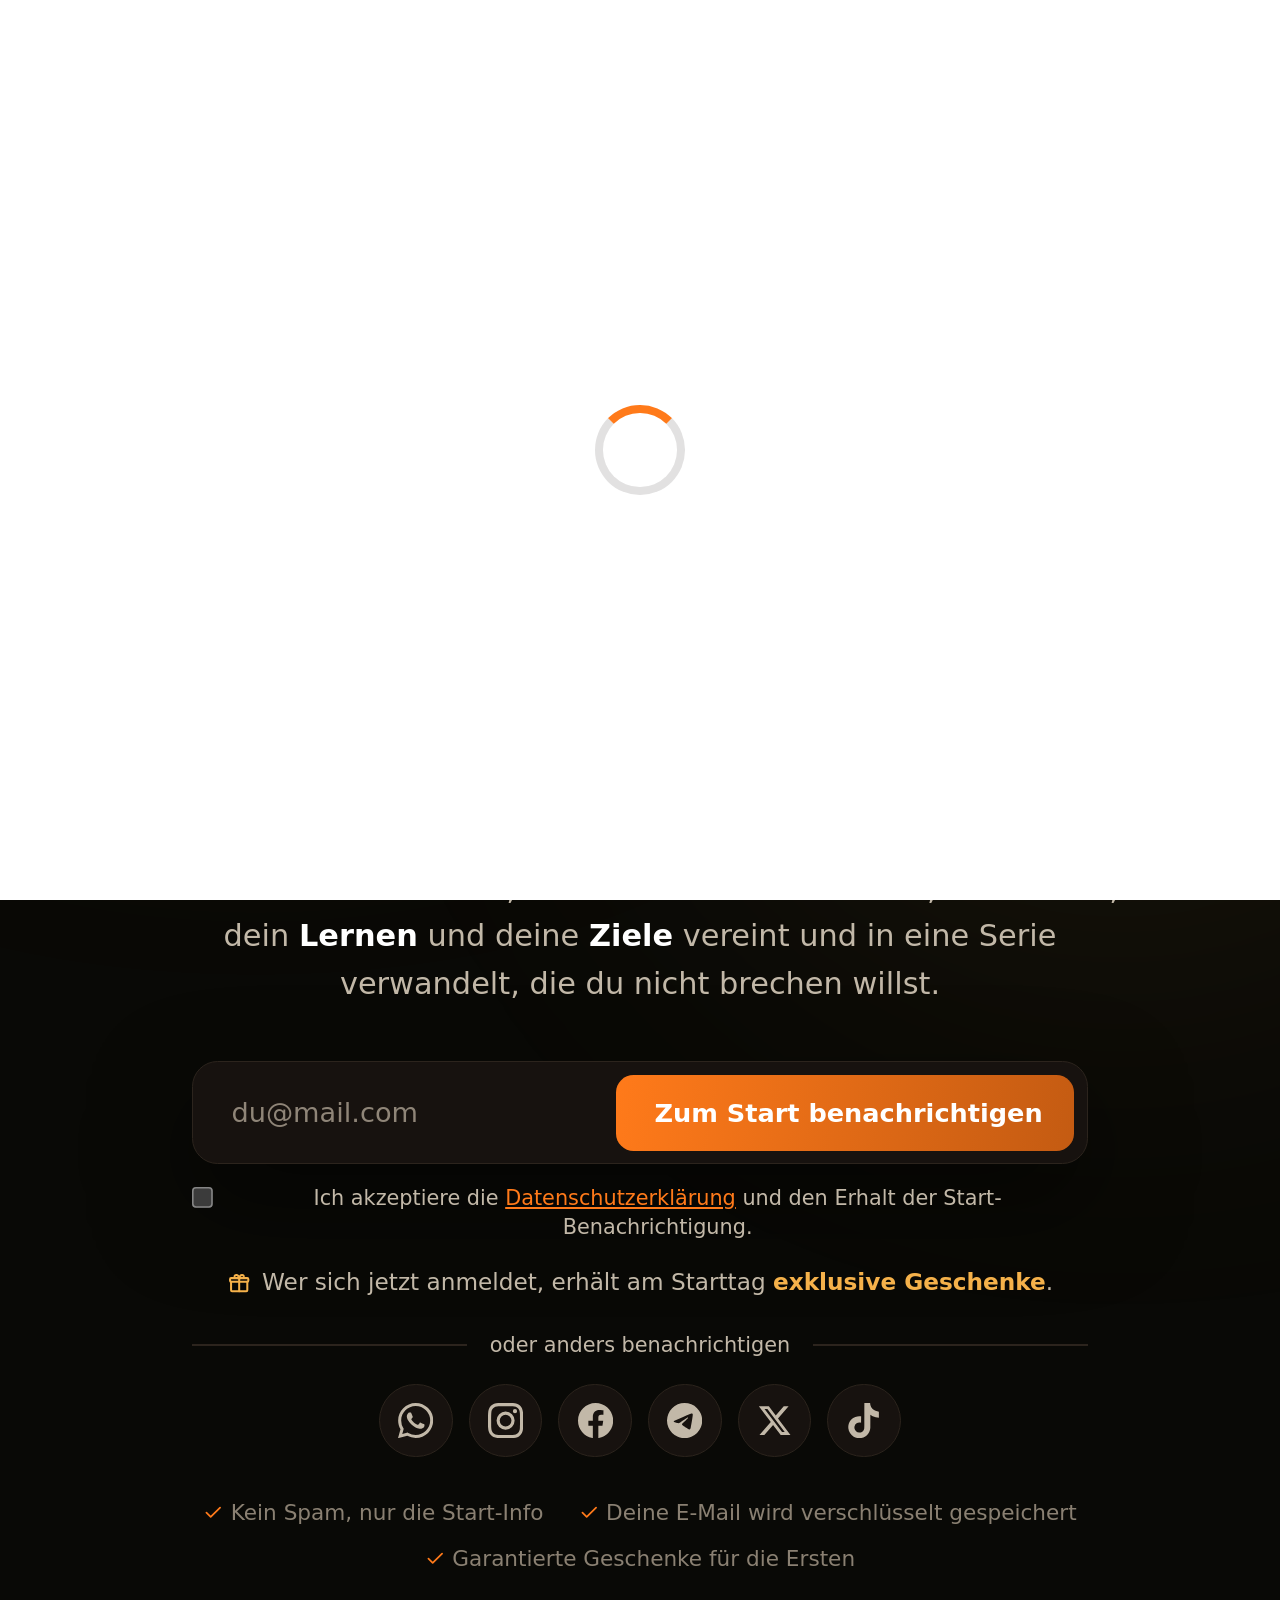
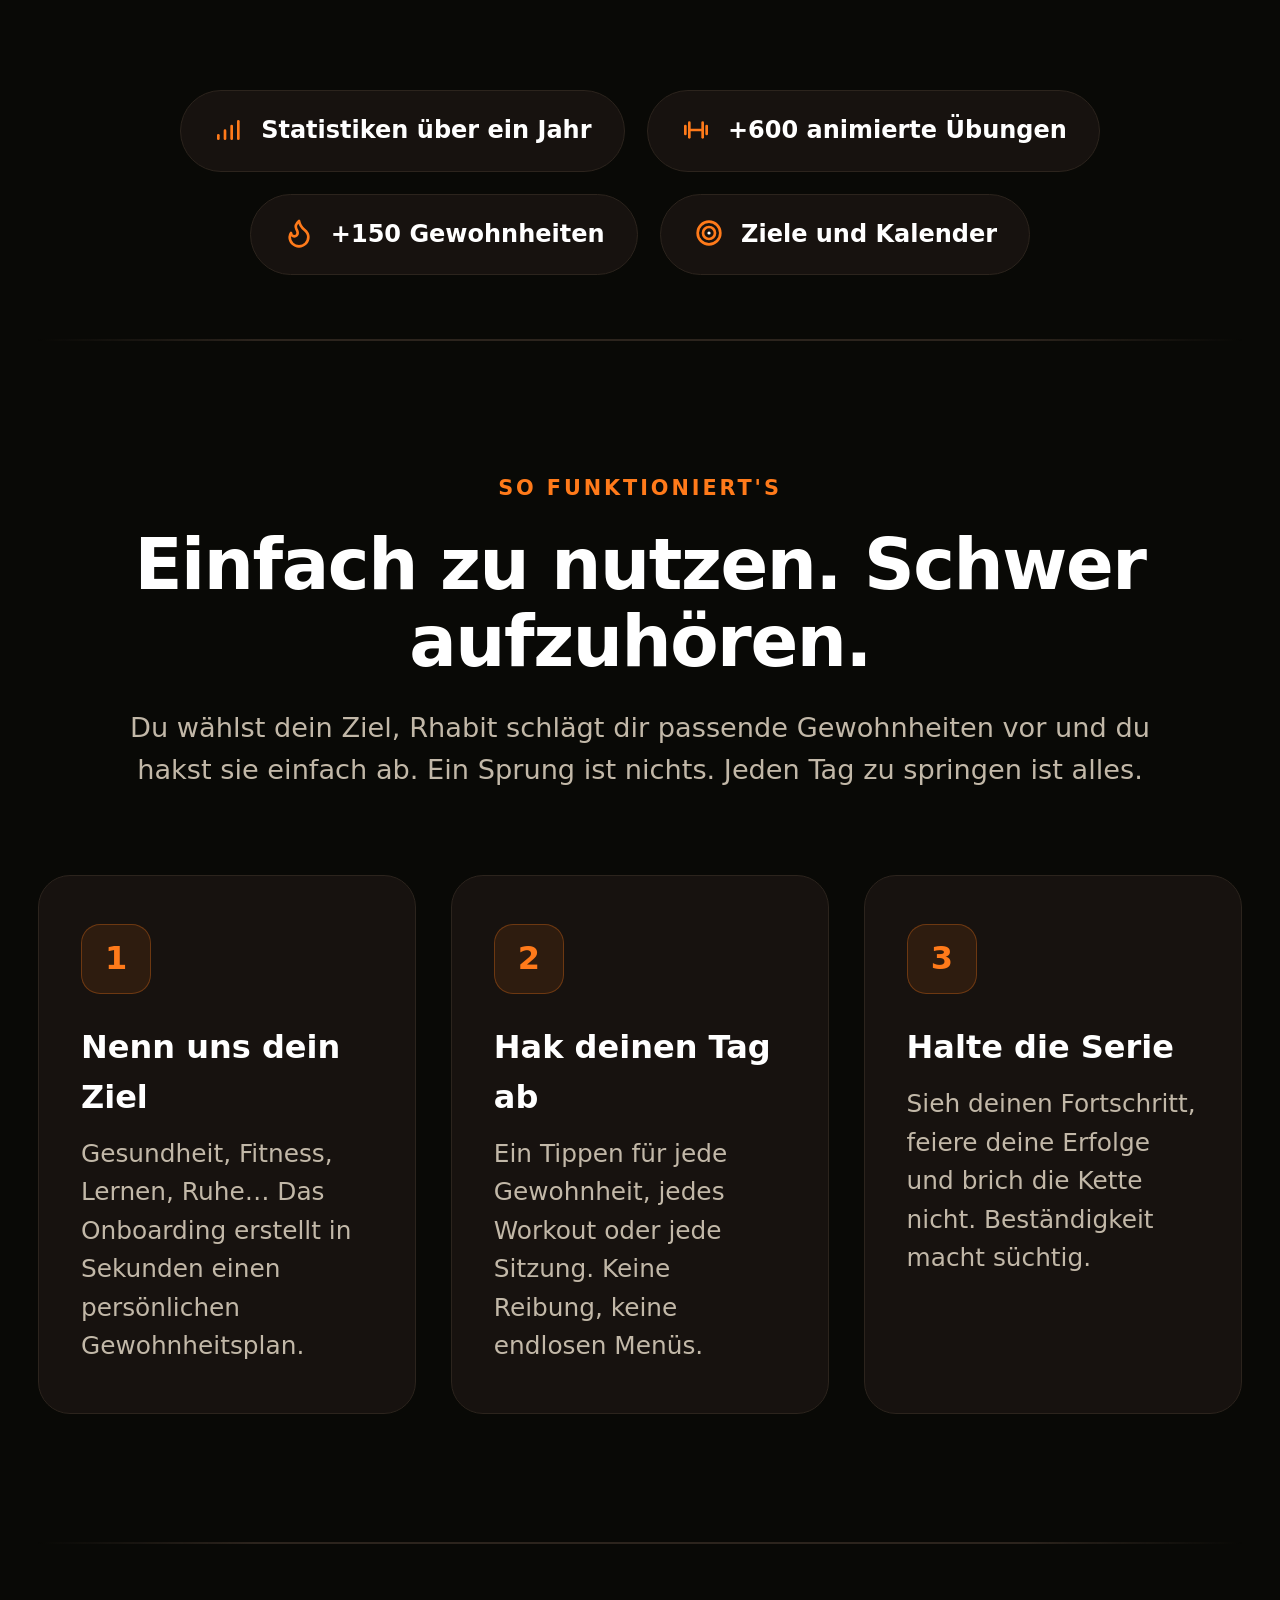
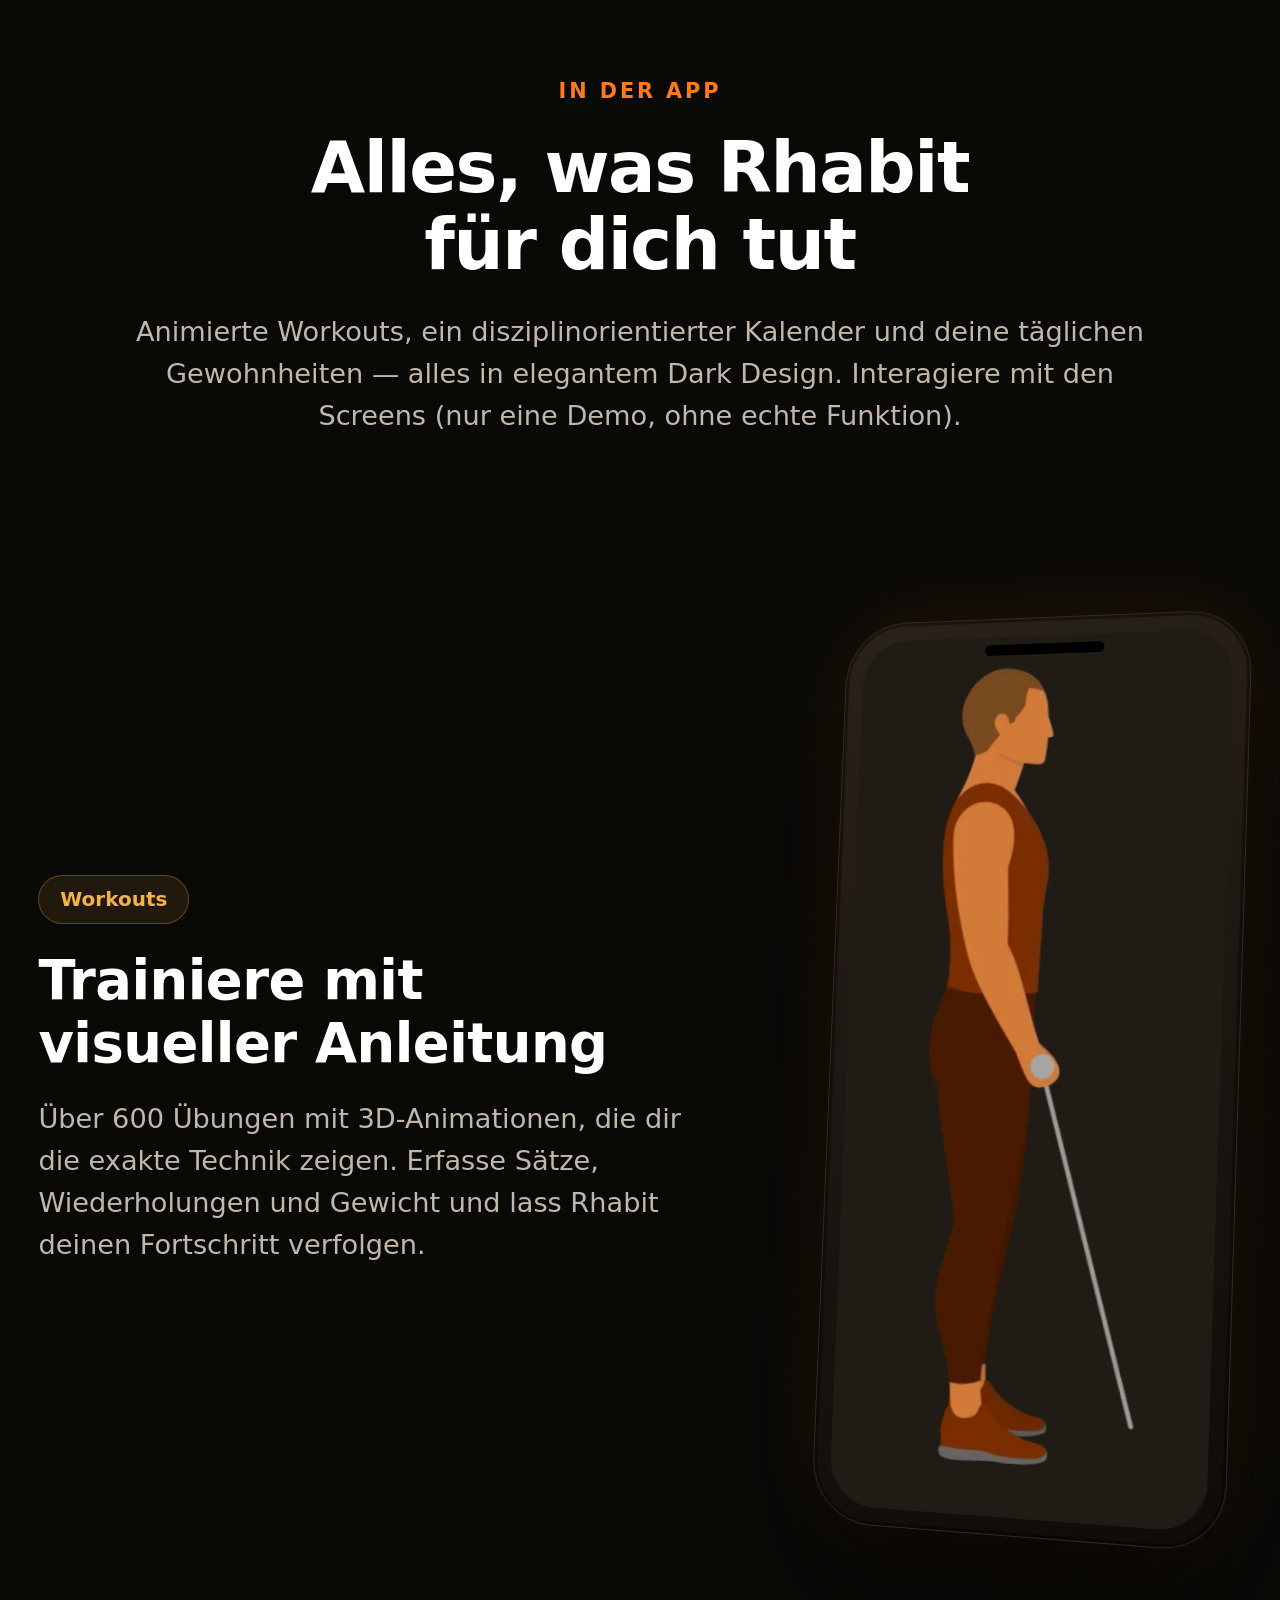
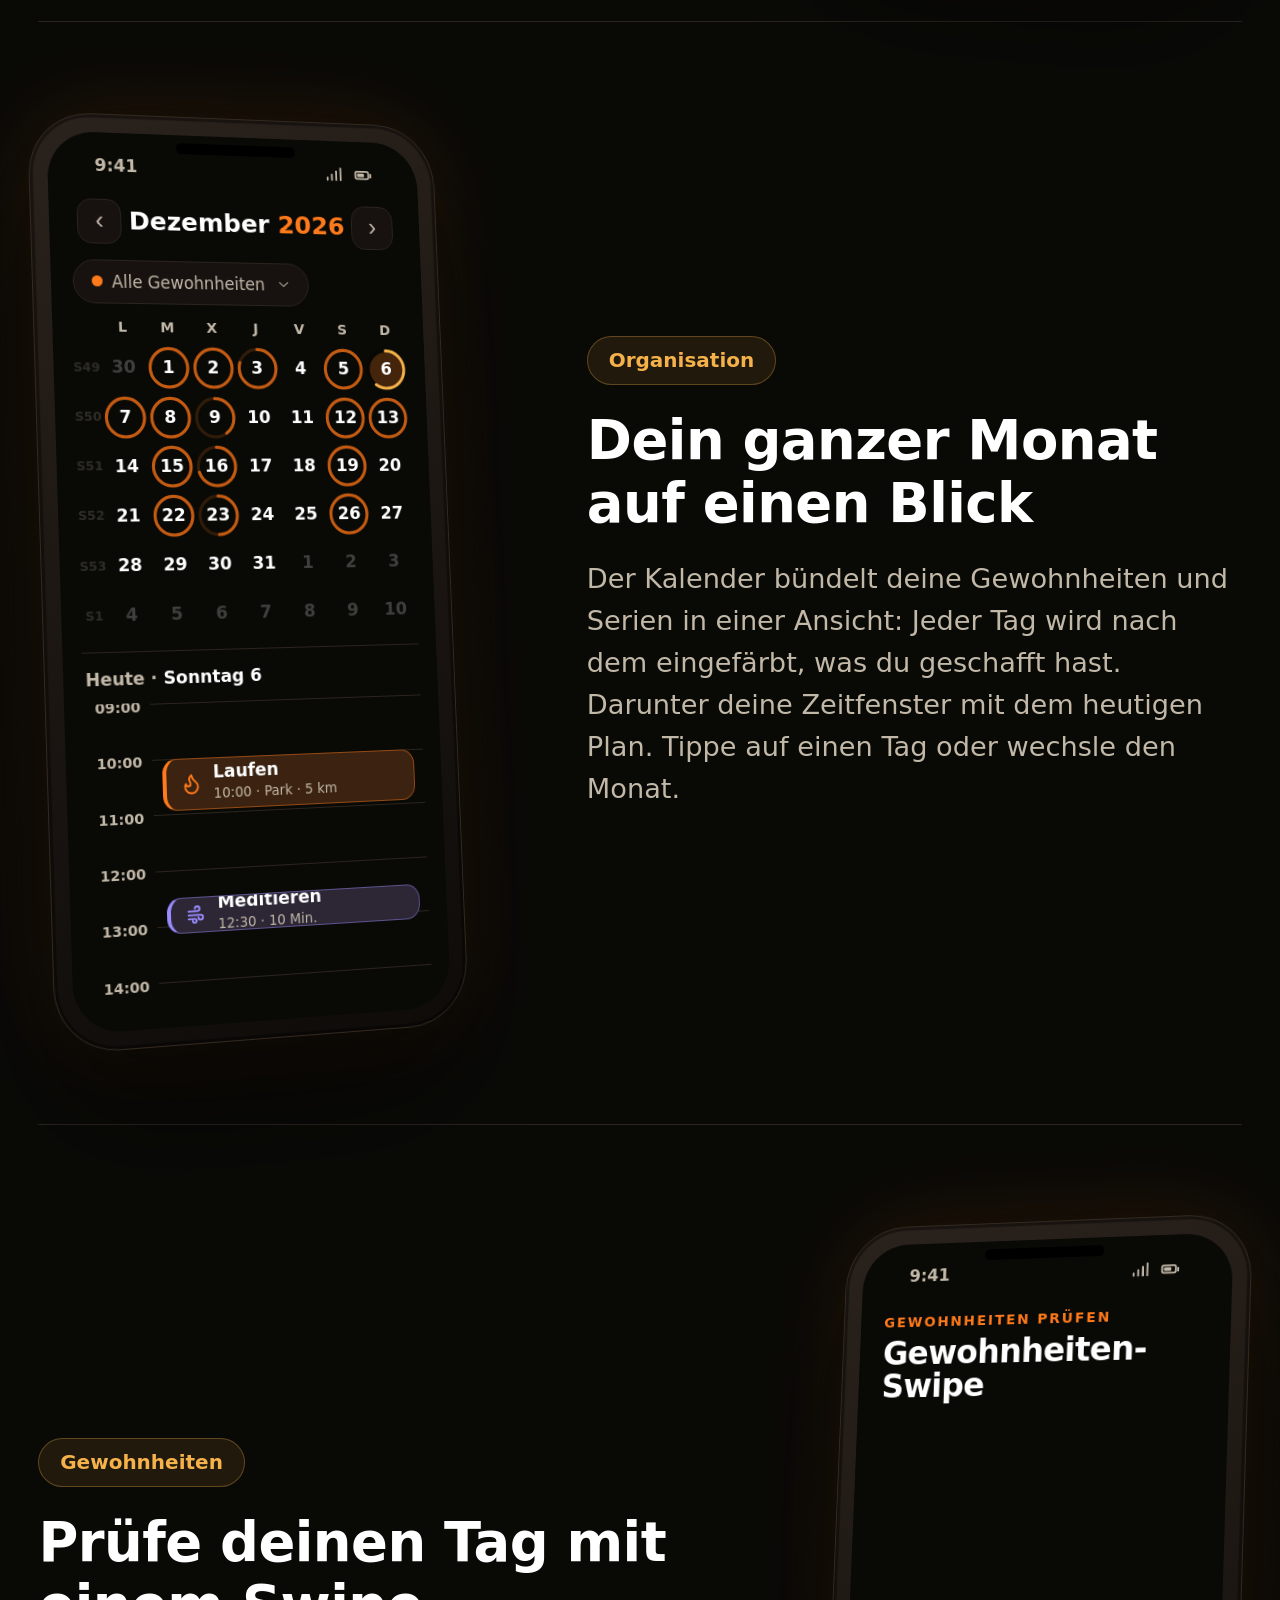
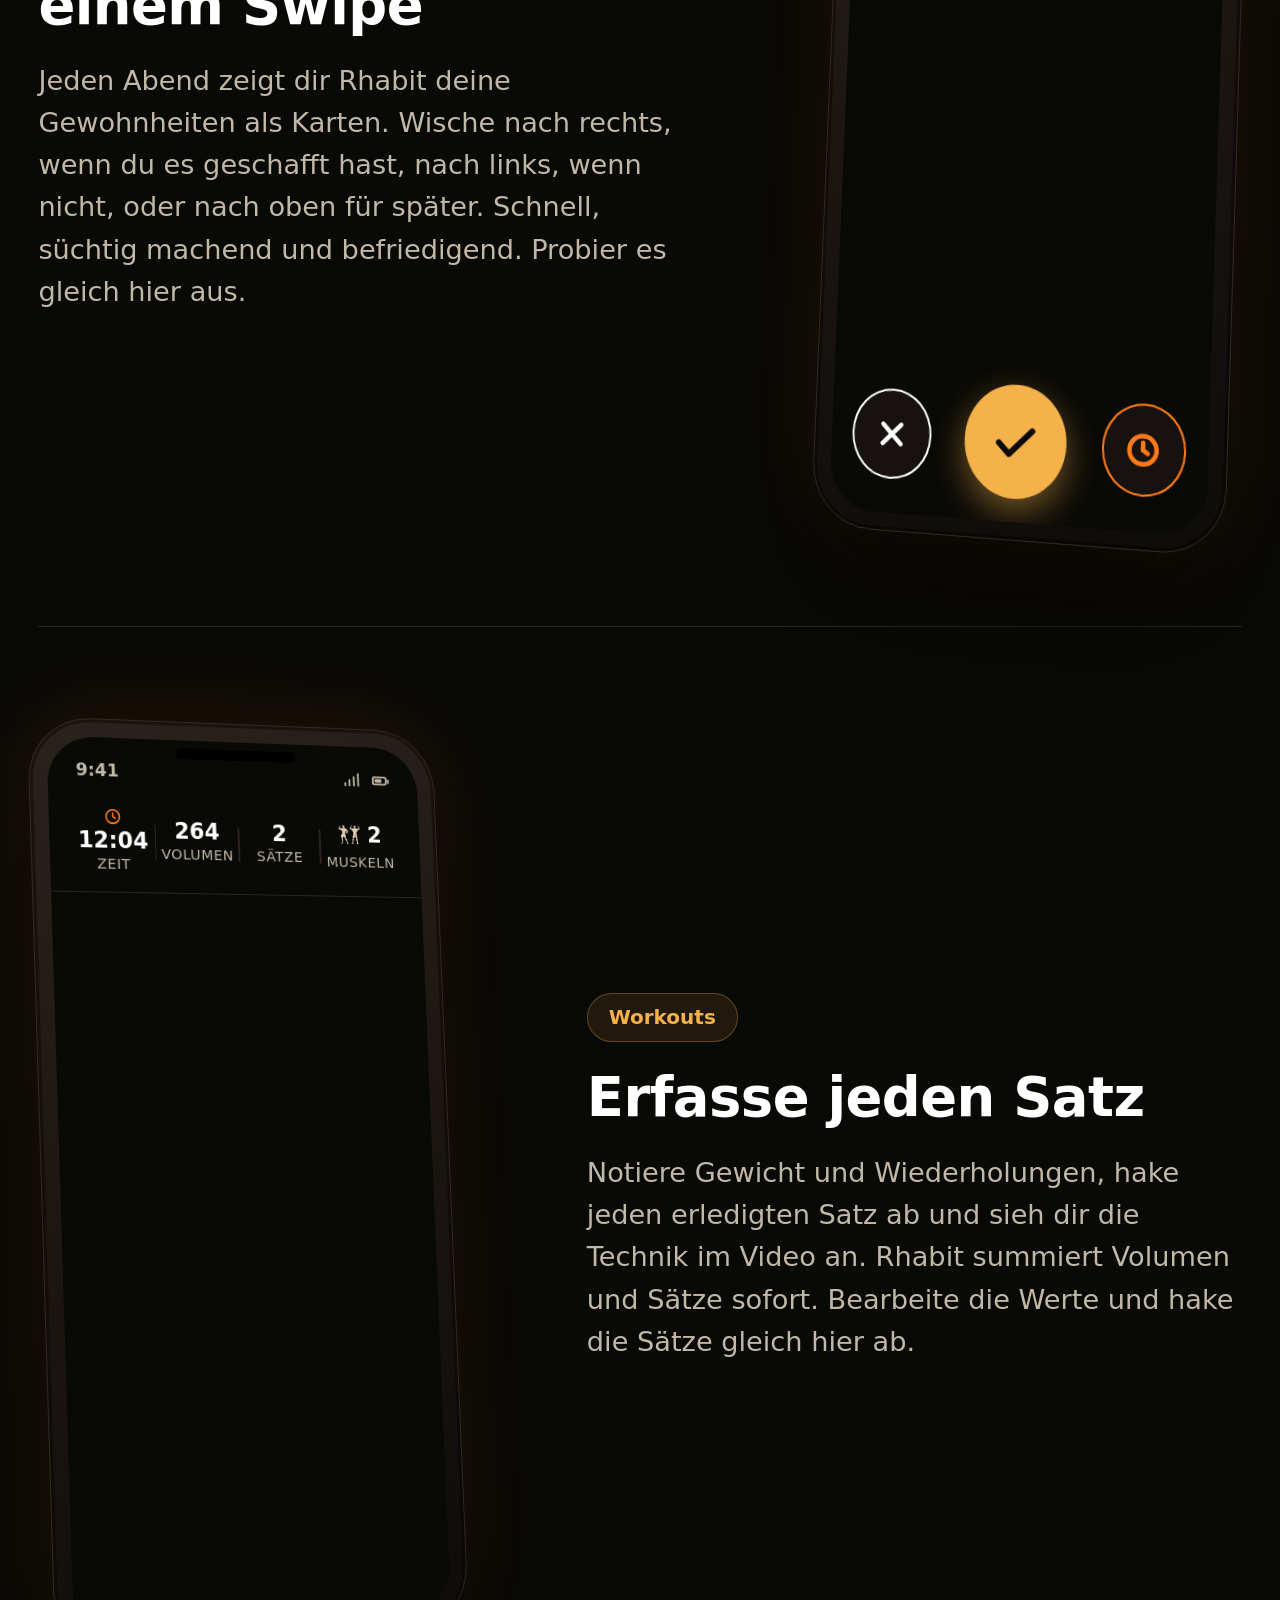
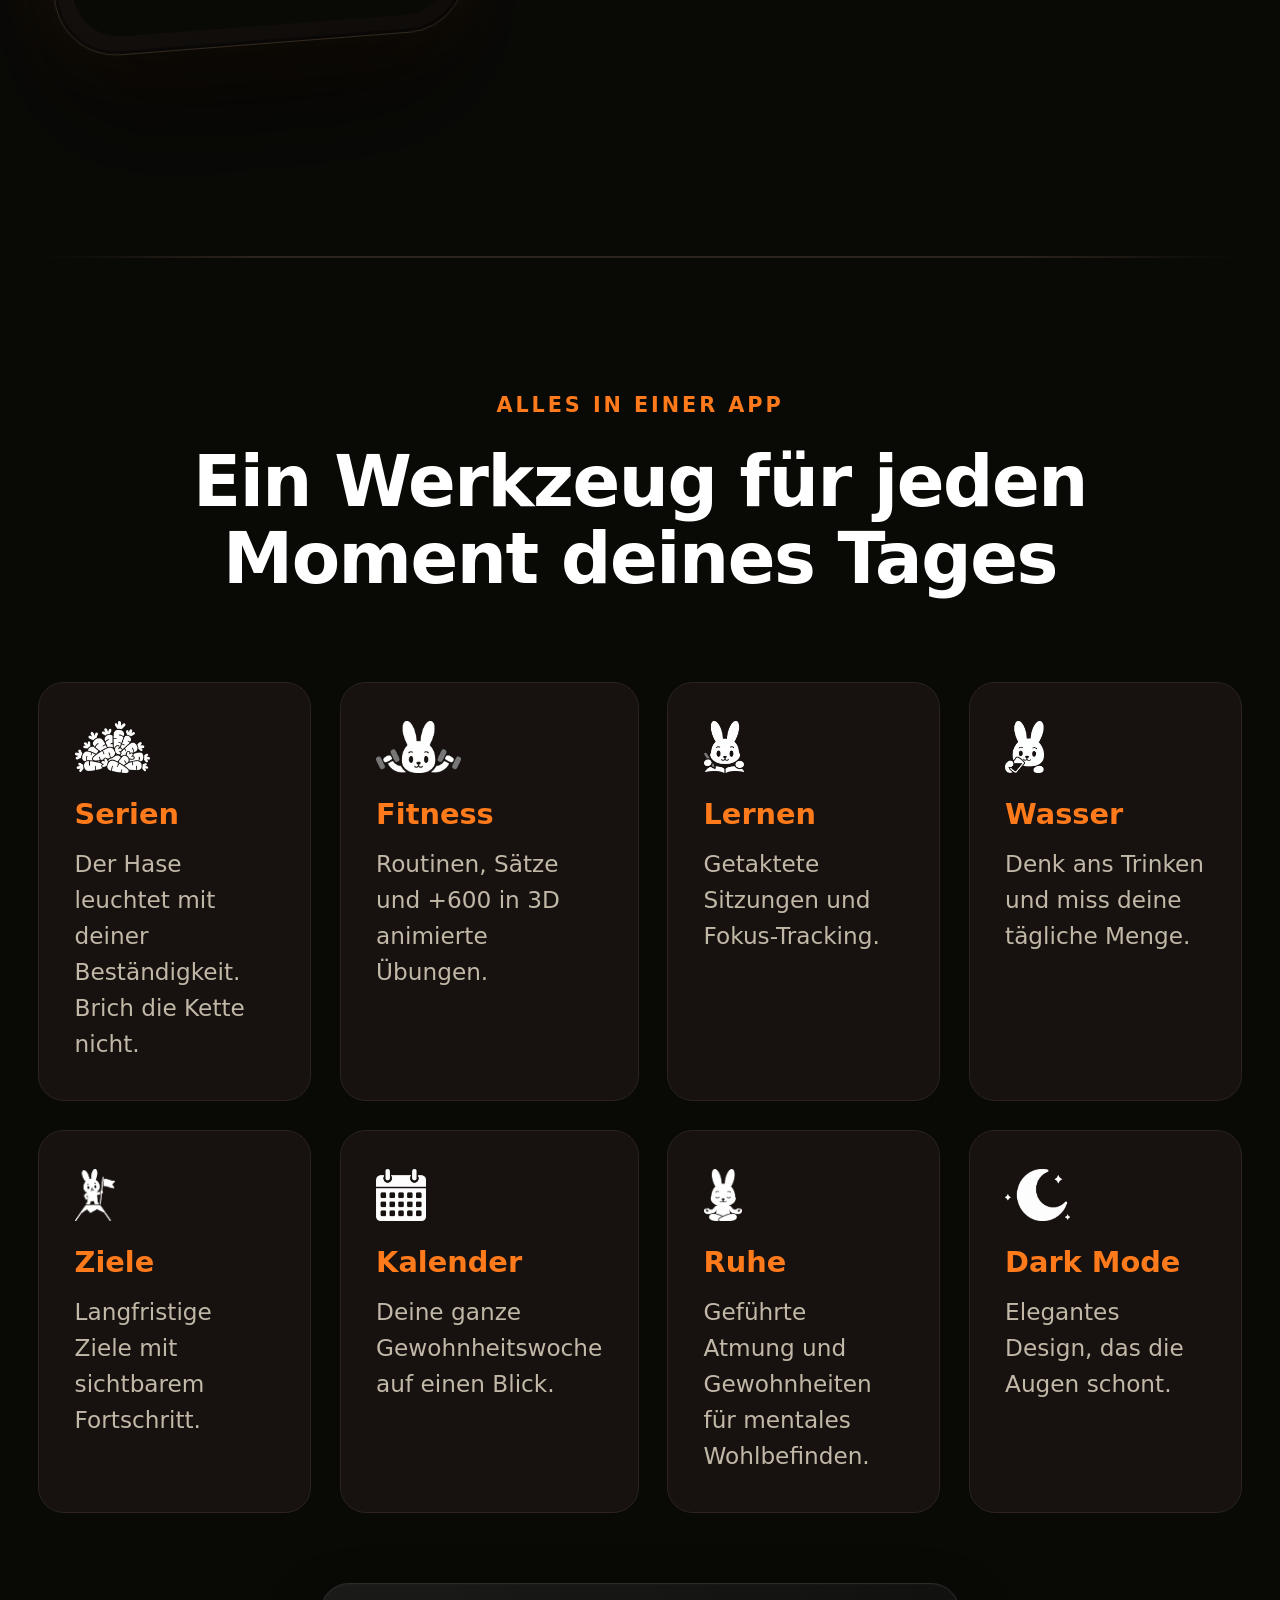
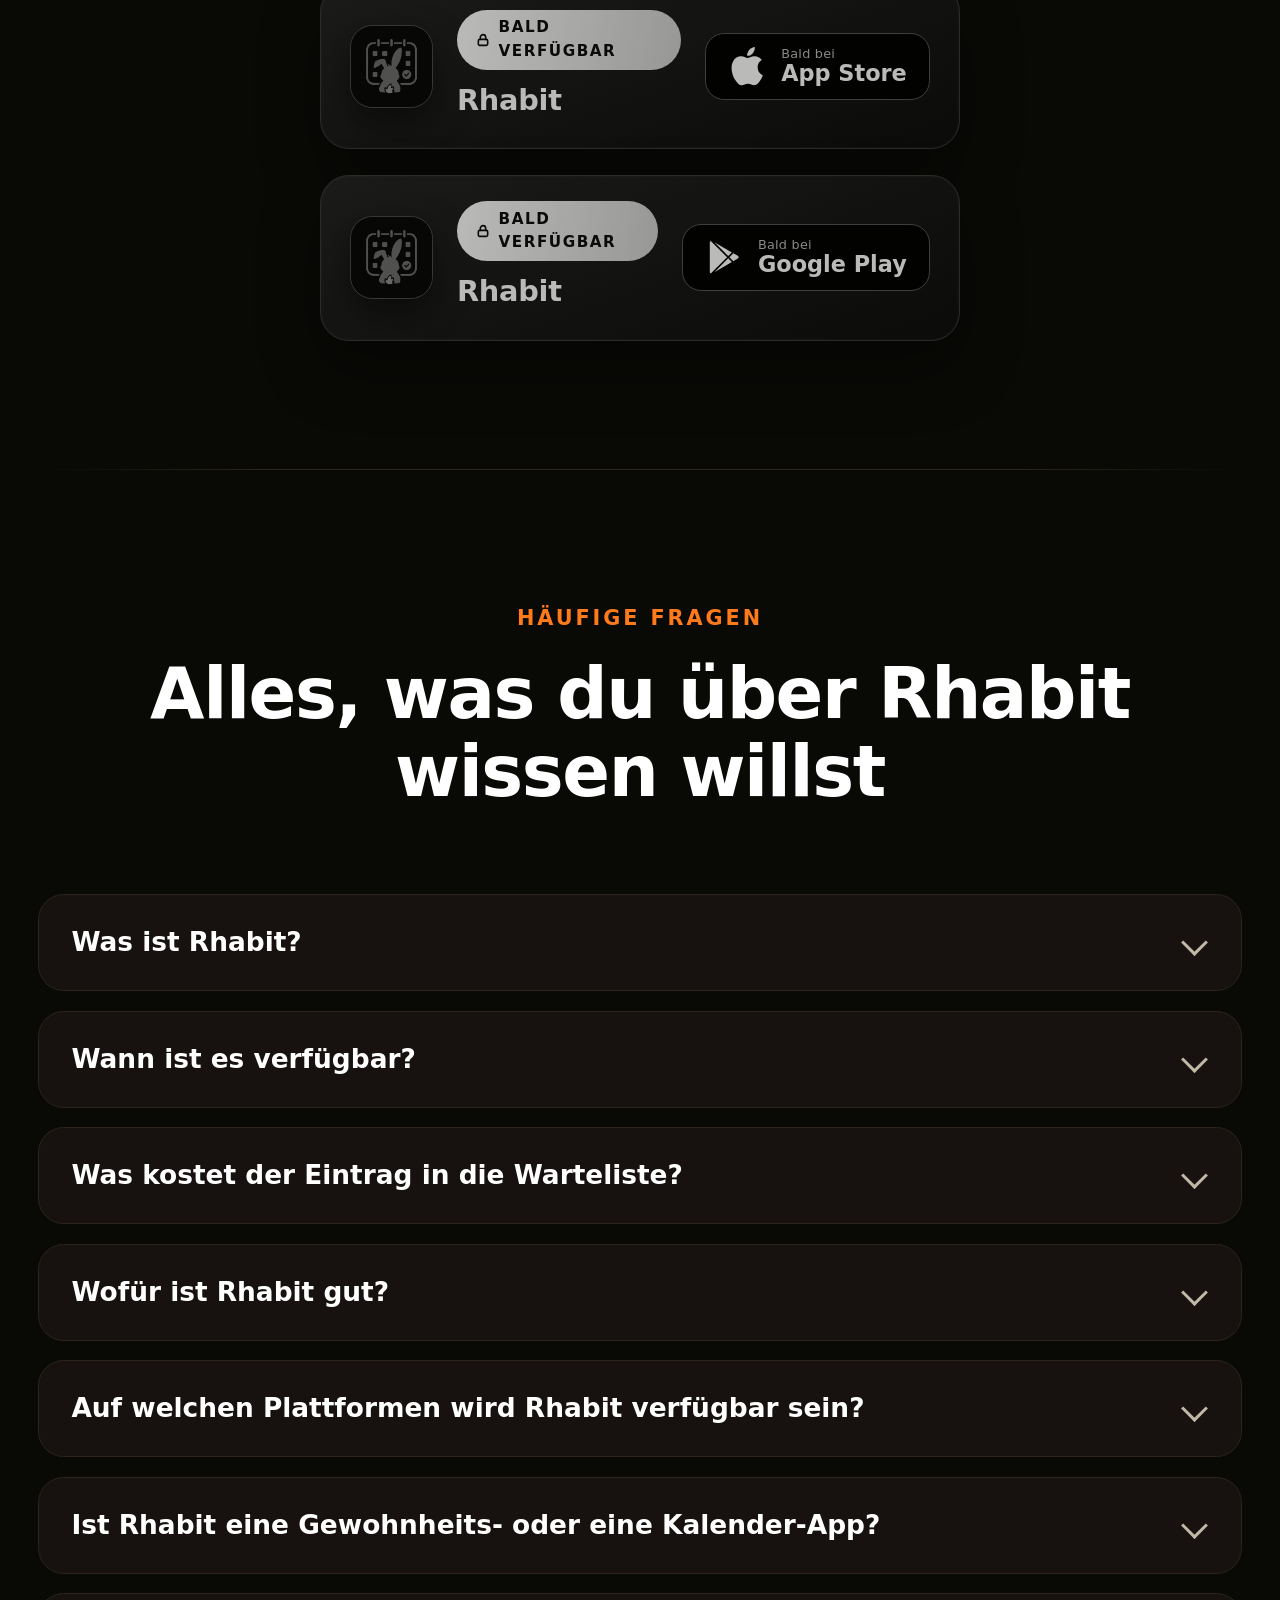
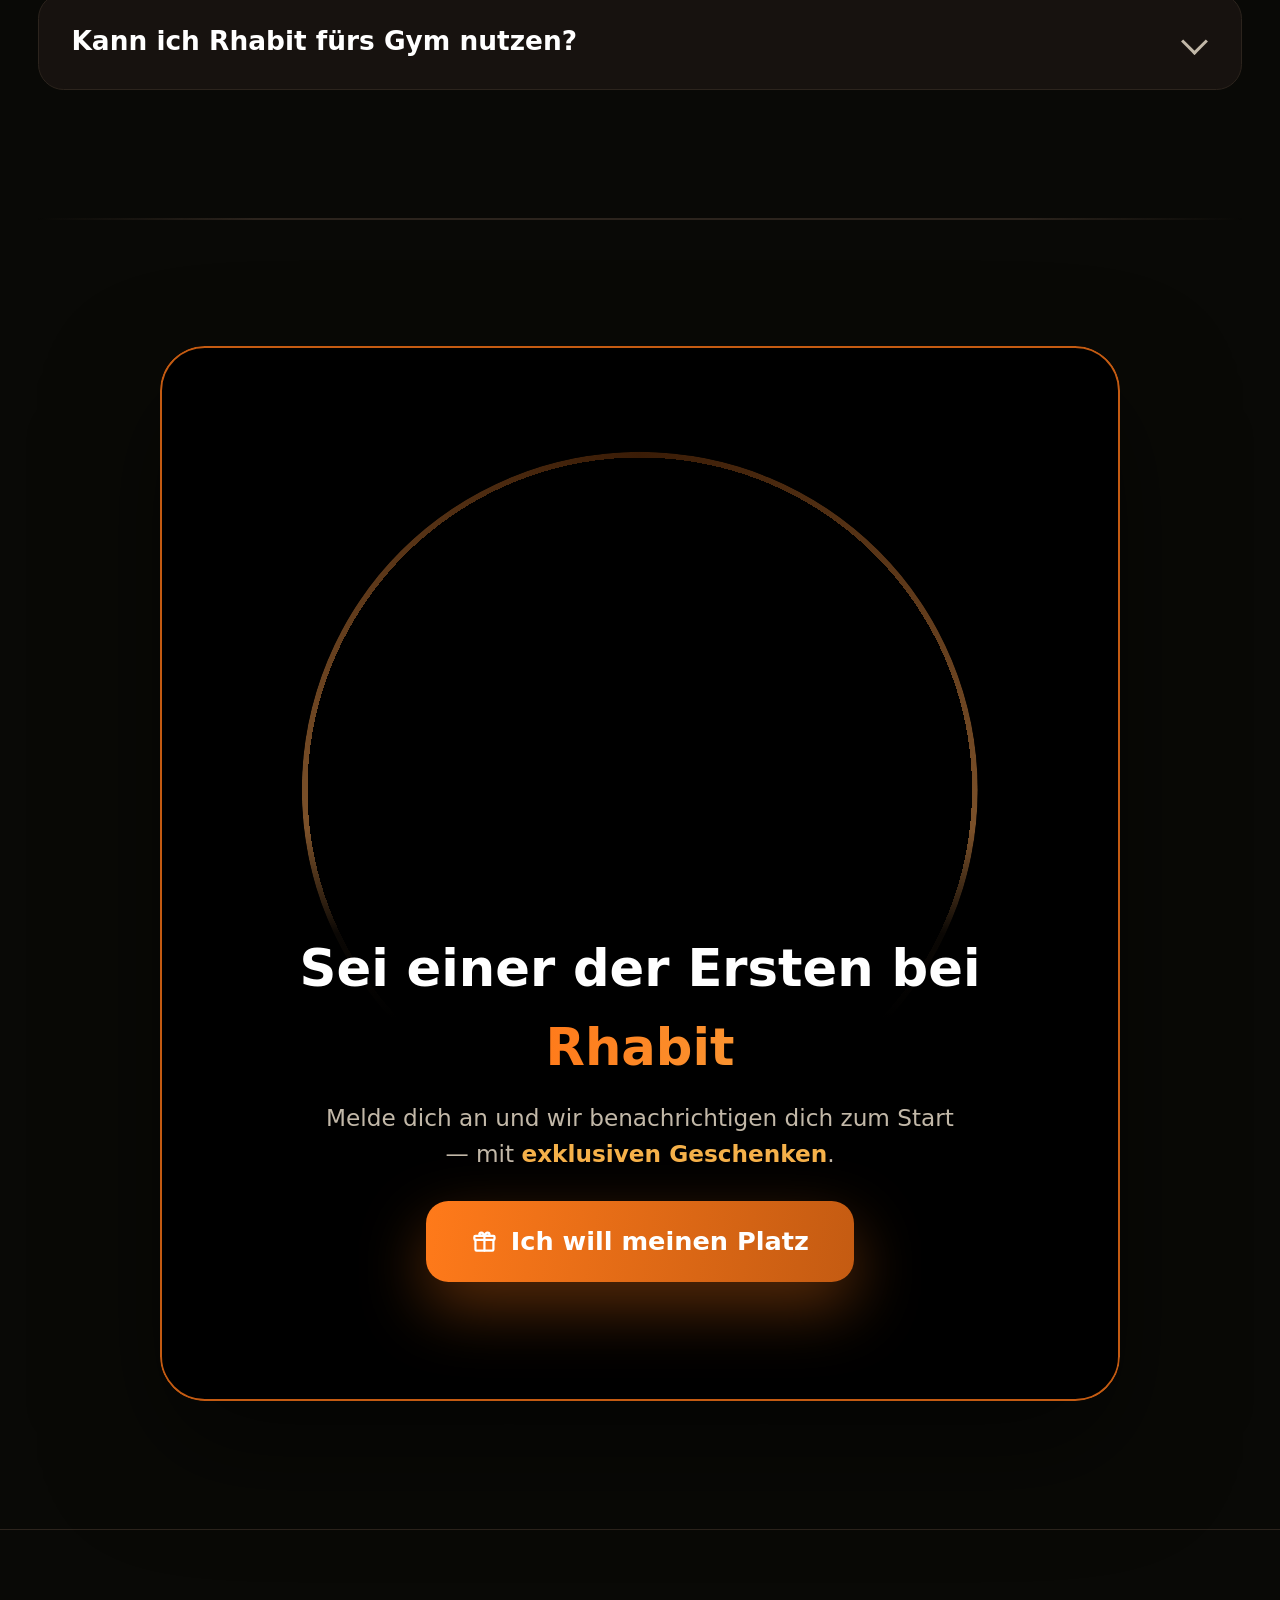
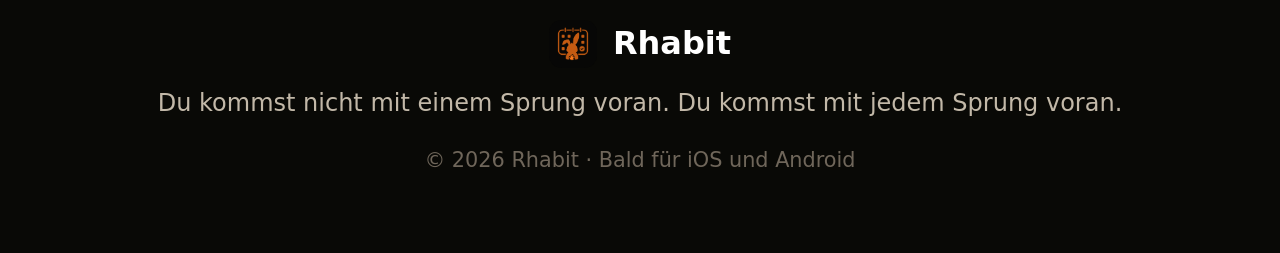
==== de/index.html @ 79a00360 "Anade pantalla de carga blanca (spinner) que cubre la pagina hasta que todo esta cargado; en todas l" ====
<!DOCTYPE html>
<html lang="de">
<head>
  <meta charset="utf-8" />
  <meta name="viewport" content="width=device-width, initial-scale=1, viewport-fit=cover" />

  <!-- Seguridad (CSP). connect-src permite el endpoint de Apps Script (captación de leads).
       frame-ancestors solo surte efecto como cabecera HTTP (p. ej. vía Cloudflare); en <meta> se ignora. -->
  <meta http-equiv="Content-Security-Policy" content="default-src 'self'; base-uri 'self'; object-src 'none'; script-src 'self'; style-src 'self' 'unsafe-inline' https://fonts.googleapis.com; font-src 'self' https://fonts.gstatic.com; img-src 'self' data: blob:; media-src 'self' blob:; connect-src 'self' https://script.google.com https://script.googleusercontent.com; manifest-src 'self'; worker-src 'none'; child-src 'none'; frame-src 'none'; form-action 'self'; frame-ancestors 'none'; upgrade-insecure-requests" />

  <!-- Título e indexación -->
  <title>Rhabit — Kalender-, Gewohnheits- und Disziplin-App | Spring heute</title>
  <meta name="description" content="Rhabit ist eine Kalender-App, die deine Gewohnheiten, Workouts, dein Lernen und deine Ziele vereint und in eine tägliche Serie verwandelt. Die App für Gewohnheiten und Disziplin, um dranzubleiben. Trag dich in die Warteliste ein und sichere dir exklusive Geschenke zum Start." />
  <link rel="canonical" href="https://rhabit.app/de/" />
  <meta name="robots" content="index, follow, max-image-preview:large, max-snippet:-1, max-video-preview:-1" />
  <meta name="keywords" content="app de calendario, app de hábitos, app de disciplina, calendario de hábitos, seguimiento de hábitos, rachas, disciplina, constancia, entrenos, ejercicios animados, sesiones de estudio, metas, Rhabit" />
  <meta name="author" content="Rhabit" />
  <meta name="publisher" content="Rhabit" />

  <!-- Idioma -->
  <link rel="alternate" hreflang="es" href="https://rhabit.app/" />
  <link rel="alternate" hreflang="en" href="https://rhabit.app/en/" />
  <link rel="alternate" hreflang="de" href="https://rhabit.app/de/" />
  <link rel="alternate" hreflang="fr" href="https://rhabit.app/fr/" />
  <link rel="alternate" hreflang="it" href="https://rhabit.app/it/" />
  <link rel="alternate" hreflang="x-default" href="https://rhabit.app/" />

  <!-- Apariencia / plataforma -->
  <meta name="theme-color" content="#090906" />
  <meta name="color-scheme" content="dark" />
  <meta name="format-detection" content="telephone=no" />
  <meta name="referrer" content="strict-origin-when-cross-origin" />
  <meta name="application-name" content="Rhabit" />
  <meta name="apple-mobile-web-app-capable" content="yes" />
  <meta name="mobile-web-app-capable" content="yes" />
  <meta name="apple-mobile-web-app-status-bar-style" content="black-translucent" />
  <meta name="apple-mobile-web-app-title" content="Rhabit" />
  <meta name="msapplication-TileColor" content="#090906" />
  <meta name="msapplication-config" content="none" />

  <!-- Iconos y manifest -->
  <link rel="icon" href="/favicon.ico" sizes="any" />
  <link rel="icon" href="/assets/favicon-32.png" type="image/png" sizes="32x32" />
  <link rel="icon" href="/assets/favicon-16.png" type="image/png" sizes="16x16" />
  <link rel="icon" href="/assets/icon-512.png" type="image/png" sizes="512x512" />
  <link rel="apple-touch-icon" href="/assets/apple-touch-icon.png" sizes="180x180" />
  <link rel="mask-icon" href="/assets/mask-icon.svg" color="#ff7a1a" />
  <link rel="manifest" href="/site.webmanifest" />

  <!-- Open Graph -->
  <meta property="og:type" content="website" />
  <meta property="og:site_name" content="Rhabit" />
  <meta property="og:locale" content="de_DE" />
  <meta property="og:url" content="https://rhabit.app/de/" />
  <meta property="og:title" content="Rhabit — Kalender-, Gewohnheits- und Disziplin-App" />
  <meta property="og:description" content="Die Kalender-App, die deine Gewohnheiten, Workouts, dein Lernen und deine Ziele zu einer täglichen Serie vereint. Disziplin und Beständigkeit in einer App. Jetzt auf die Warteliste — exklusive Geschenke für die Ersten." />
  <meta property="og:image" content="https://rhabit.app/assets/og-image.png" />
  <meta property="og:image:secure_url" content="https://rhabit.app/assets/og-image.png" />
  <meta property="og:image:type" content="image/png" />
  <meta property="og:image:width" content="1200" />
  <meta property="og:image:height" content="630" />
  <meta property="og:image:alt" content="Rhabit — Salta hoy. Mañana estarás más cerca." />

  <!-- Twitter / X -->
  <meta name="twitter:card" content="summary_large_image" />
  <meta name="twitter:title" content="Rhabit — Kalender-, Gewohnheits- und Disziplin-App" />
  <meta name="twitter:description" content="Die Kalender-, Gewohnheits- und Disziplin-App, die Workouts, Lernen und Ziele zu einer täglichen Serie vereint. Trag dich in die Warteliste ein." />
  <meta name="twitter:image" content="https://rhabit.app/assets/og-image.png" />
  <meta name="twitter:image:alt" content="Rhabit — Salta hoy. Mañana estarás más cerca." />

  <!-- Recursos: fuente e imagen LCP -->
  <link rel="preconnect" href="https://fonts.googleapis.com" />
  <link rel="preconnect" href="https://fonts.gstatic.com" crossorigin />
  <link rel="preload" as="image" href="/assets/rabbit.png" fetchpriority="high" />
  <link rel="preload" as="image" href="/assets/ex-curl-nobg.webp" />
  <link rel="preload" as="style" href="https://fonts.googleapis.com/css2?family=Inter:wght@400;500;600;700;800;900&display=swap" />
  <link href="https://fonts.googleapis.com/css2?family=Inter:wght@400;500;600;700;800;900&display=swap" rel="stylesheet" />
  <link rel="stylesheet" href="/styles.css" />

  <!-- Datos estructurados (Schema.org / JSON-LD) -->
  <script type="application/ld+json">
  {
    "@context": "https://schema.org",
    "@graph": [
      {
        "@type": "Organization",
        "@id": "https://rhabit.app/#organization",
        "name": "Rhabit",
        "alternateName": "Rhabit: app de calendario, hábitos y disciplina",
        "description": "Rhabit es una app de calendario, hábitos y disciplina que reúne hábitos, entrenos de gimnasio, estudio y metas en un calendario y los convierte en una racha diaria.",
        "url": "https://rhabit.app/",
        "logo": {
          "@type": "ImageObject",
          "url": "https://rhabit.app/assets/icon.png",
          "width": 1024,
          "height": 1024
        }
      },
      {
        "@type": "WebSite",
        "@id": "https://rhabit.app/#website",
        "url": "https://rhabit.app/",
        "name": "Rhabit",
        "description": "App de calendario, hábitos y disciplina que une entrenos, estudio y metas y convierte tu constancia en una racha.",
        "inLanguage": "de",
        "publisher": { "@id": "https://rhabit.app/#organization" }
      },
      {
        "@type": "WebPage",
        "@id": "https://rhabit.app/#webpage",
        "url": "https://rhabit.app/",
        "name": "Rhabit — App de calendario, hábitos y disciplina",
        "isPartOf": { "@id": "https://rhabit.app/#website" },
        "about": { "@id": "https://rhabit.app/#app" },
        "inLanguage": "de",
        "primaryImageOfPage": "https://rhabit.app/assets/og-image.png"
      },
      {
        "@type": "MobileApplication",
        "@id": "https://rhabit.app/#app",
        "name": "Rhabit",
        "alternateName": "Rhabit: app de calendario, hábitos y disciplina",
        "applicationCategory": ["HealthApplication", "LifestyleApplication"],
        "operatingSystem": "iOS, Android",
        "description": "App de calendario, hábitos y disciplina que reúne entrenos, sesiones de estudio y metas y los convierte en una racha diaria. Incluye +600 ejercicios animados y +150 hábitos.",
        "url": "https://rhabit.app/",
        "image": "https://rhabit.app/assets/og-image.png",
        "screenshot": "https://rhabit.app/assets/og-image.png",
        "inLanguage": "de",
        "softwareVersion": "1.0",
        "featureList": [
          "Calendario que une hábitos, entrenos, estudio y metas",
          "Rachas diarias para mantener la constancia",
          "+600 ejercicios con animaciones en 3D",
          "+150 hábitos personalizables",
          "Registro de series, repeticiones y peso",
          "Sesiones de estudio y seguimiento de metas",
          "Estadísticas de un año"
        ],
        "publisher": { "@id": "https://rhabit.app/#organization" },
        "offers": {
          "@type": "Offer",
          "price": "0",
          "priceCurrency": "EUR",
          "availability": "https://schema.org/PreOrder"
        }
      },
      {
        "@type": "FAQPage",
        "@id": "https://rhabit.app/#faq",
        "mainEntity": [
          {
            "@type": "Question",
            "name": "¿Qué es Rhabit?",
            "acceptedAnswer": {
              "@type": "Answer",
              "text": "Rhabit es un calendario que une tus hábitos, entrenos, estudio y metas, y los convierte en una racha diaria que te ayuda a mantener la constancia."
            }
          },
          {
            "@type": "Question",
            "name": "¿Cuándo estará disponible?",
            "acceptedAnswer": {
              "@type": "Answer",
              "text": "Rhabit llegará próximamente a iOS y Android. Apúntate a la lista de espera para recibir el aviso de lanzamiento y regalos exclusivos."
            }
          },
          {
            "@type": "Question",
            "name": "¿Cuánto cuesta apuntarse a la lista de espera?",
            "acceptedAnswer": {
              "@type": "Answer",
              "text": "Es gratis. Solo dejas tu correo o un canal de contacto y te avisamos el día del lanzamiento; los primeros reciben regalos exclusivos."
            }
          },
          {
            "@type": "Question",
            "name": "¿Para qué sirve Rhabit?",
            "acceptedAnswer": {
              "@type": "Answer",
              "text": "Rhabit es una app de calendario, hábitos y disciplina: reúne tus hábitos diarios, entrenos de gimnasio, sesiones de estudio y metas en un mismo calendario y los convierte en una racha para mantener la constancia."
            }
          },
          {
            "@type": "Question",
            "name": "¿En qué plataformas estará disponible Rhabit?",
            "acceptedAnswer": {
              "@type": "Answer",
              "text": "Rhabit llegará a iOS (iPhone) y Android próximamente. Apúntate a la lista de espera para recibir el aviso el día del lanzamiento."
            }
          },
          {
            "@type": "Question",
            "name": "¿Rhabit es una app de hábitos o de calendario?",
            "acceptedAnswer": {
              "@type": "Answer",
              "text": "Es las dos cosas. Rhabit combina un calendario visual con un seguimiento de hábitos y rachas, y añade gimnasio, estudio y metas, para que gestiones toda tu disciplina desde una sola app."
            }
          },
          {
            "@type": "Question",
            "name": "¿Rhabit sirve para entrenar en el gimnasio?",
            "acceptedAnswer": {
              "@type": "Answer",
              "text": "Sí. Incluye un módulo de gimnasio con más de 600 ejercicios animados en 3D, registro de series, repeticiones y peso, y un mapa de los músculos trabajados en cada entrenamiento."
            }
          }
        ]
      },
      {
        "@type": "BreadcrumbList",
        "@id": "https://rhabit.app/#breadcrumb",
        "itemListElement": [
          {
            "@type": "ListItem",
            "position": 1,
            "name": "Inicio",
            "item": "https://rhabit.app/"
          },
          {
            "@type": "ListItem",
            "position": 2,
            "name": "Cómo funciona",
            "item": "https://rhabit.app/#features"
          },
          {
            "@type": "ListItem",
            "position": 3,
            "name": "La app",
            "item": "https://rhabit.app/#showcase"
          },
          {
            "@type": "ListItem",
            "position": 4,
            "name": "Preguntas frecuentes",
            "item": "https://rhabit.app/#faq"
          },
          {
            "@type": "ListItem",
            "position": 5,
            "name": "Apúntate",
            "item": "https://rhabit.app/#waitlist"
          }
        ]
      },
      {
        "@type": "SiteNavigationElement",
        "@id": "https://rhabit.app/#nav",
        "name": ["Cómo funciona", "La app", "Preguntas frecuentes", "Apúntate"],
        "url": [
          "https://rhabit.app/#features",
          "https://rhabit.app/#showcase",
          "https://rhabit.app/#faq",
          "https://rhabit.app/#waitlist"
        ]
      }
    ]
  }
  </script>
</head>
<body>

  <!-- Pantalla de carga: cubre la página hasta que todo está cargado -->
  <div id="site-loader" role="status" aria-label="Cargando"><div class="sl-spin"></div></div>
  <script>
    (function () {
      var l = document.getElementById("site-loader"); if (!l) return;
      var hide = function () { l.classList.add("hidden"); };
      var ready = function () { requestAnimationFrame(function () { setTimeout(hide, 200); }); };
      if (document.readyState === "complete") ready();
      else window.addEventListener("load", ready);
      setTimeout(hide, 12000); // seguridad: nunca dejar la carga atascada
    })();
  </script>

  <a class="skip-link" href="#top" data-i18n="skip">Saltar al contenido</a>

  <!-- Sprite de iconos (line-style, como la app) -->
  <svg width="0" height="0" style="position:absolute" aria-hidden="true">
    <symbol id="i-rocket" viewBox="0 0 24 24"><path d="M12 2.5c2.8 2 4.2 5 4.2 8.5L14 14h-4L7.8 11c0-3.5 1.4-6.5 4.2-8.5z"/><circle cx="12" cy="9" r="1.4"/><path d="M9.5 14.5 7 17c-1 1-1 3-1 3s2 0 3-1"/><path d="M14.5 14.5 17 17c1 1 1 3 1 3s-2 0-3-1"/></symbol>
    <symbol id="i-gift" viewBox="0 0 24 24"><path d="M20 11.5V20a1 1 0 0 1-1 1H5a1 1 0 0 1-1-1v-8.5"/><rect x="3" y="8" width="18" height="3.5" rx="1"/><path d="M12 8v13"/><path d="M12 8C11 4 7 4.5 7.5 6.8 7.8 8 10 8 12 8z"/><path d="M12 8c1-4 5-3.5 4.5-1.2C16.2 8 14 8 12 8z"/></symbol>
    <symbol id="i-check" viewBox="0 0 24 24"><path d="M4 12.5 9 17.5 20 6.5"/></symbol>
    <symbol id="i-flame" viewBox="0 0 24 24"><path d="M8.5 14.5A2.5 2.5 0 0 0 11 12c0-1.38-.5-2-1-3-1.072-2.143-.224-4.054 2-6 .5 2.5 2 4.9 4 6.5 2 1.6 3 3.5 3 5.5a7 7 0 1 1-14 0c0-1.153.433-2.294 1-3a2.5 2.5 0 0 0 2.5 2.5z"/></symbol>
    <symbol id="i-dumbbell" viewBox="0 0 24 24"><path d="M4 9v6"/><path d="M7 6.5v11"/><path d="M7 12h10"/><path d="M17 6.5v11"/><path d="M20 9v6"/></symbol>
    <symbol id="i-book" viewBox="0 0 24 24"><path d="M12 6.5C10.5 5.3 8 4.7 4 5.2v13c4-.5 6.5.1 8 1.3 1.5-1.2 4-1.8 8-1.3v-13c-4-.5-6.5.1-8 1.3z"/><path d="M12 6.5v13"/></symbol>
    <symbol id="i-droplet" viewBox="0 0 24 24"><path d="M12 3.2c3.4 3.8 6 6.4 6 9.8a6 6 0 0 1-12 0c0-3.4 2.6-6 6-9.8z"/></symbol>
    <symbol id="i-target" viewBox="0 0 24 24"><circle cx="12" cy="12" r="8.5"/><circle cx="12" cy="12" r="4.5"/><circle cx="12" cy="12" r="1.2" fill="currentColor" stroke="none"/></symbol>
    <symbol id="i-calendar" viewBox="0 0 24 24"><rect x="3.5" y="5" width="17" height="16" rx="2.5"/><path d="M3.5 9.5h17"/><path d="M8 3v4"/><path d="M16 3v4"/><path d="M7.5 13.5h2m3 0h2m-9 4h2m3 0h2"/></symbol>
    <symbol id="i-wind" viewBox="0 0 24 24"><path d="M4 8.5h9.5a2.5 2.5 0 1 0-2.5-2.5"/><path d="M4 12.5h13a2.5 2.5 0 1 1-2.5 2.5"/><path d="M4 16.5h6.5a2 2 0 1 1-2 2"/></symbol>
    <symbol id="i-leaf" viewBox="0 0 24 24"><path d="M4.5 19.5c-1-9 5.5-15 15-15 .5 9.5-6 15.5-15 15z"/><path d="M4.5 19.5C7.5 13 12 10.5 16 9.5"/></symbol>
    <symbol id="i-moon" viewBox="0 0 24 24"><path d="M20.5 14.5A8.5 8.5 0 0 1 9.5 3.5a8.5 8.5 0 1 0 11 11z"/></symbol>
    <symbol id="i-signal" viewBox="0 0 24 24"><path d="M4 18.5v-2.5"/><path d="M9 18.5v-6"/><path d="M14 18.5v-9.5"/><path d="M19 18.5v-13"/></symbol>
    <symbol id="i-battery" viewBox="0 0 24 24"><rect x="3" y="8.5" width="15" height="8" rx="2"/><path d="M20.5 11.5v3"/><rect x="5" y="10.5" width="8" height="4" rx="1" fill="currentColor" stroke="none"/></symbol>
    <symbol id="i-chevron-down" viewBox="0 0 24 24"><path d="M6 9.5 12 15l6-5.5"/></symbol>
    <symbol id="i-x" viewBox="0 0 24 24"><path d="M6 6l12 12M18 6 6 18"/></symbol>
    <symbol id="i-clock" viewBox="0 0 24 24"><circle cx="12" cy="12" r="8.5"/><path d="M12 7.5V12l3 2"/></symbol>
    <symbol id="i-swipe" viewBox="0 0 24 24"><path d="M4 12h16"/><path d="M7 9l-3 3 3 3"/><path d="M17 9l3 3-3 3"/></symbol>
    <symbol id="i-plus" viewBox="0 0 24 24"><path d="M12 5v14M5 12h14"/></symbol>
    <symbol id="i-play" viewBox="0 0 24 24"><path d="M8 5.5v13l11-6.5z" fill="currentColor" stroke="none"/></symbol>
    <symbol id="i-lock" viewBox="0 0 24 24"><rect x="5" y="11" width="14" height="9" rx="2"/><path d="M8 11V8a4 4 0 0 1 8 0v3"/></symbol>
    <symbol id="b-whatsapp" viewBox="0 0 24 24"><path d="M17.472 14.382c-.297-.149-1.758-.867-2.03-.967-.273-.099-.471-.148-.67.15-.197.297-.767.966-.94 1.164-.173.199-.347.223-.644.075-.297-.15-1.255-.463-2.39-1.475-.883-.788-1.48-1.761-1.653-2.059-.173-.297-.018-.458.13-.606.134-.133.297-.347.446-.52.149-.174.198-.298.298-.497.099-.198.05-.371-.025-.52-.075-.149-.669-1.612-.916-2.207-.242-.579-.487-.5-.669-.51-.173-.008-.371-.01-.57-.01-.198 0-.52.074-.792.372-.272.297-1.04 1.016-1.04 2.479 0 1.462 1.065 2.875 1.213 3.074.149.198 2.096 3.2 5.077 4.487.709.306 1.262.489 1.694.625.712.227 1.36.195 1.871.118.571-.085 1.758-.719 2.006-1.413.248-.694.248-1.289.173-1.413-.074-.124-.272-.198-.57-.347m-5.421 7.403h-.004a9.87 9.87 0 01-5.031-1.378l-.361-.214-3.741.982.998-3.648-.235-.374a9.86 9.86 0 01-1.51-5.26c.001-5.45 4.436-9.884 9.888-9.884 2.64 0 5.122 1.03 6.988 2.898a9.825 9.825 0 012.893 6.994c-.003 5.45-4.437 9.885-9.885 9.885M20.52 3.449C18.24 1.245 15.24 0 12.045 0 5.463 0 .104 5.359.101 11.892c0 2.096.549 4.14 1.595 5.945L0 24l6.335-1.652a11.882 11.882 0 005.71 1.454h.006c6.585 0 11.946-5.359 11.949-11.945a11.821 11.821 0 00-3.495-8.457z"/></symbol>
    <symbol id="b-instagram" viewBox="0 0 24 24"><path d="M12 2.163c3.204 0 3.584.012 4.85.07 3.252.148 4.771 1.691 4.919 4.919.058 1.265.069 1.645.069 4.849 0 3.205-.012 3.584-.069 4.849-.149 3.225-1.664 4.771-4.919 4.919-1.266.058-1.644.07-4.85.07-3.204 0-3.584-.012-4.849-.07-3.26-.149-4.771-1.699-4.919-4.92-.058-1.265-.07-1.644-.07-4.849 0-3.204.013-3.583.07-4.849.149-3.227 1.664-4.771 4.919-4.919 1.266-.057 1.645-.069 4.849-.069zM12 0C8.741 0 8.333.014 7.053.072 2.695.272.273 2.69.073 7.052.014 8.333 0 8.741 0 12c0 3.259.014 3.668.072 4.948.2 4.358 2.618 6.78 6.98 6.98C8.333 23.986 8.741 24 12 24c3.259 0 3.668-.014 4.948-.072 4.354-.2 6.782-2.618 6.979-6.98.059-1.28.073-1.689.073-4.948 0-3.259-.014-3.667-.072-4.947-.196-4.354-2.617-6.78-6.979-6.98C15.668.014 15.259 0 12 0zm0 5.838a6.162 6.162 0 100 12.324 6.162 6.162 0 000-12.324zM12 16a4 4 0 110-8 4 4 0 010 8zm6.406-11.845a1.44 1.44 0 100 2.881 1.44 1.44 0 000-2.881z"/></symbol>
    <symbol id="b-facebook" viewBox="0 0 24 24"><path d="M24 12.073c0-6.627-5.373-12-12-12s-12 5.373-12 12c0 5.99 4.388 10.954 10.125 11.854v-8.385H7.078v-3.47h3.047V9.43c0-3.007 1.792-4.669 4.533-4.669 1.312 0 2.686.235 2.686.235v2.953H15.83c-1.491 0-1.956.925-1.956 1.874v2.25h3.328l-.532 3.47h-2.796v8.385C19.612 23.027 24 18.062 24 12.073z"/></symbol>
    <symbol id="b-telegram" viewBox="0 0 24 24"><path d="M11.944 0A12 12 0 0 0 0 12a12 12 0 0 0 12 12 12 12 0 0 0 12-12A12 12 0 0 0 12 0a12 12 0 0 0-.056 0zm4.962 7.224c.1-.002.321.023.465.14a.506.506 0 0 1 .171.325c.016.093.036.306.02.472-.18 1.898-.962 6.502-1.36 8.627-.168.9-.499 1.201-.82 1.23-.696.065-1.225-.46-1.9-.902-1.056-.693-1.653-1.124-2.678-1.8-1.185-.78-.417-1.21.258-1.91.177-.184 3.247-2.977 3.307-3.23.007-.032.014-.15-.056-.212s-.174-.041-.249-.024c-.106.024-1.793 1.14-5.061 3.345-.48.33-.913.49-1.302.48-.428-.008-1.252-.241-1.865-.44-.752-.245-1.349-.374-1.297-.789.027-.216.325-.437.893-.663 3.498-1.524 5.83-2.529 6.998-3.014 3.332-1.386 4.025-1.627 4.476-1.635z"/></symbol>
    <symbol id="b-x" viewBox="0 0 24 24"><path d="M18.244 2.25h3.308l-7.227 8.26 8.502 11.24H16.17l-5.214-6.817L4.99 21.75H1.68l7.73-8.835L1.254 2.25H8.08l4.713 6.231zm-1.161 17.52h1.833L7.084 4.126H5.117z"/></symbol>
    <symbol id="b-tiktok" viewBox="0 0 24 24"><path d="M12.525.02c1.31-.02 2.61-.01 3.91-.02.08 1.53.63 3.09 1.75 4.17 1.12 1.11 2.7 1.62 4.24 1.79v4.03c-1.44-.05-2.89-.35-4.2-.97-.57-.26-1.1-.59-1.62-.93-.01 2.92.01 5.84-.02 8.75-.08 1.4-.54 2.79-1.35 3.94-1.31 1.92-3.58 3.17-5.91 3.21-1.43.08-2.86-.31-4.08-1.03-2.02-1.19-3.44-3.37-3.65-5.71-.02-.5-.03-1-.01-1.49.18-1.9 1.12-3.72 2.58-4.96 1.66-1.44 3.98-2.13 6.15-1.72.02 1.48-.04 2.96-.04 4.44-.99-.32-2.15-.23-3.02.37-.63.41-1.11 1.04-1.36 1.75-.21.51-.15 1.07-.14 1.61.24 1.64 1.82 3.02 3.5 2.87 1.12-.01 2.19-.66 2.77-1.61.19-.33.4-.67.41-1.06.1-1.79.06-3.57.07-5.36.01-4.03-.01-8.05.02-12.07z"/></symbol>
    <symbol id="b-apple" viewBox="0 0 24 24"><path d="M12.152 6.896c-.948 0-2.415-1.078-3.96-1.04-2.04.027-3.91 1.183-4.961 3.014-2.117 3.675-.546 9.103 1.519 12.09 1.013 1.454 2.208 3.09 3.792 3.039 1.52-.065 2.09-.987 3.935-.987 1.831 0 2.35.987 3.96.948 1.637-.026 2.676-1.48 3.676-2.948 1.156-1.688 1.636-3.325 1.662-3.415-.039-.013-3.182-1.221-3.22-4.857-.026-3.04 2.48-4.494 2.597-4.559-1.429-2.09-3.623-2.324-4.39-2.376-2-.156-3.675 1.09-4.61 1.09zM15.53 3.83c.843-1.012 1.4-2.427 1.245-3.83-1.207.052-2.662.805-3.532 1.818-.78.896-1.454 2.338-1.273 3.714 1.338.104 2.715-.688 3.559-1.701z"/></symbol>
    <symbol id="b-googleplay" viewBox="0 0 24 24"><path d="M3.609 1.814L13.792 12 3.609 22.186a.996.996 0 0 1-.61-.92V2.734a1 1 0 0 1 .61-.92zm10.89 10.893l2.302 2.302-10.937 6.333 8.635-8.635zm3.199-3.198l2.807 1.626a1 1 0 0 1 0 1.73l-2.808 1.626L15.293 12l2.405-2.491zM5.864 2.658L16.802 8.99l-2.302 2.302-8.636-8.635z"/></symbol>
  </svg>

  <!-- Fondo animado -->
  <div class="bg-grid" aria-hidden="true"></div>
  <div class="bg-glow bg-glow--1" aria-hidden="true"></div>
  <div class="bg-glow bg-glow--2" aria-hidden="true"></div>

  <!-- NAV -->
  <header class="nav">
    <div class="nav__inner">
      <a class="nav__brand" href="/de/">
        <img src="/assets/rabbit.png" alt="Logo de Rhabit" class="nav__logo" width="40" height="40" decoding="async" />
        <span>Rhabit</span>
      </a>
      <nav class="nav__links">
        <a href="#features" data-i18n="nav.how">Cómo funciona</a>
        <a href="#showcase" data-i18n="nav.app">La app</a>
        <a href="/donar.html" class="nav__support" data-i18n="nav.support">Apóyanos</a>
        <a href="#waitlist" class="nav__cta" data-i18n="nav.join">Apúntate</a>
        <div class="lang" id="lang">
          <button type="button" class="lang__btn" id="lang-btn" aria-haspopup="listbox" aria-expanded="false" aria-label="Idioma">
            <span id="lang-cur">ES</span>
            <svg class="lang__chev" viewBox="0 0 24 24" aria-hidden="true"><path d="M6 9.5 12 15l6-5.5"/></svg>
          </button>
          <ul class="lang__menu" id="lang-menu" role="listbox" hidden>
            <li class="lang__opt" role="option" data-lang="es">Español</li>
            <li class="lang__opt" role="option" data-lang="en">English</li>
            <li class="lang__opt" role="option" data-lang="de">Deutsch</li>
            <li class="lang__opt" role="option" data-lang="fr">Français</li>
            <li class="lang__opt" role="option" data-lang="it">Italiano</li>
          </ul>
        </div>
      </nav>
    </div>
  </header>

  <main id="top" tabindex="-1">

    <!-- HERO -->
    <section class="hero">
      <div class="hero__inner">
        <img src="/assets/rabbit.png" alt="Rhabit, la mascota conejo de la app" class="hero__mascot" width="96" height="96" decoding="async" fetchpriority="high" />

        <span class="badge"><svg class="ico" aria-hidden="true" focusable="false"><use href="#i-rocket"/></svg> <span data-i18n="badge">Próximamente · Lista de espera abierta</span></span>

        <h1 class="hero__title" data-i18n-html="hero.title">
          Salta <span class="grad">hoy</span>.<br />
          Mañana estarás más cerca.
        </h1>

        <p class="hero__sub" data-i18n-html="hero.sub">
          Rhabit es un calendario que une tus <strong>hábitos</strong>, <strong>entrenos</strong>,
          <strong>estudio</strong> y <strong>metas</strong>, y los convierte en una racha que no querrás romper.
        </p>

        <!-- FORMULARIO DE CAPTACIÓN (lo más grande) -->
        <div class="waitlist" id="waitlist">
          <form id="waitlist-form" class="waitlist__form" novalidate>
            <div class="waitlist__row">
              <input
                type="email"
                id="email"
                name="email"
                class="waitlist__input"
                placeholder="tu@correo.com"
                data-i18n-ph="form.emailPh"
                autocomplete="email"
                required
                aria-label="Tu correo electrónico"
                data-i18n-aria="form.emailAria"
              />
              <button type="submit" class="waitlist__btn" data-i18n="form.notify">
                Avísame al salir
              </button>
            </div>
            <input type="text" id="hp-email" name="website" class="hp" tabindex="-1" autocomplete="off" aria-hidden="true" />
            <label class="waitlist__consent">
              <input type="checkbox" id="consent" required />
              <span data-i18n-html="form.consent">Acepto la <a href="/privacidad.html">política de privacidad</a> y recibir el aviso de lanzamiento.</span>
            </label>
            <p class="waitlist__hint" id="form-hint">
              <svg class="ico" aria-hidden="true" focusable="false"><use href="#i-gift"/></svg> <span data-i18n-html="hero.hint">Los que se apunten ahora reciben <strong>regalos exclusivos</strong> el día del lanzamiento.</span>
            </p>
          </form>

          <div class="altch" id="altch">
            <div class="altch__sep"><span data-i18n="altch.sep">o avísame por otra vía</span></div>
            <div class="altch__chips" id="altch-chips">
              <button type="button" class="altch__chip" data-ch="whatsapp"  aria-label="WhatsApp"  style="--bc:#25d366"><svg class="bico" aria-hidden="true" focusable="false"><use href="#b-whatsapp"/></svg></button>
              <button type="button" class="altch__chip" data-ch="instagram" aria-label="Instagram" style="--bc:#e1306c"><svg class="bico" aria-hidden="true" focusable="false"><use href="#b-instagram"/></svg></button>
              <button type="button" class="altch__chip" data-ch="facebook"  aria-label="Facebook"  style="--bc:#1877f2"><svg class="bico" aria-hidden="true" focusable="false"><use href="#b-facebook"/></svg></button>
              <button type="button" class="altch__chip" data-ch="telegram"  aria-label="Telegram"  style="--bc:#2aabee"><svg class="bico" aria-hidden="true" focusable="false"><use href="#b-telegram"/></svg></button>
              <button type="button" class="altch__chip" data-ch="x"         aria-label="X"          style="--bc:#e7e7e7"><svg class="bico" aria-hidden="true" focusable="false"><use href="#b-x"/></svg></button>
              <button type="button" class="altch__chip" data-ch="tiktok"    aria-label="TikTok"     style="--bc:#ff0050"><svg class="bico" aria-hidden="true" focusable="false"><use href="#b-tiktok"/></svg></button>
            </div>
            <form class="altch__form" id="altch-form" hidden novalidate>
              <div class="waitlist__row">
                <span class="altch__badge" id="altch-badge"><svg class="bico" aria-hidden="true" focusable="false"><use href="#b-whatsapp"/></svg></span>
                <input type="text" id="altch-input" class="waitlist__input" autocomplete="off" aria-label="Tu usuario o número" />
                <button type="submit" class="waitlist__btn" data-i18n="altch.notify">Avísame</button>
              </div>
              <input type="text" id="hp-alt" name="website" class="hp" tabindex="-1" autocomplete="off" aria-hidden="true" />
              <label class="waitlist__consent">
                <input type="checkbox" id="altch-consent" required />
                <span data-i18n-html="form.consent">Acepto la <a href="/privacidad.html">política de privacidad</a> y recibir el aviso de lanzamiento.</span>
              </label>
              <p class="waitlist__hint">
                <svg class="ico" aria-hidden="true" focusable="false"><use href="#i-check"/></svg> <span data-i18n-html="altch.hint">Te avisaremos por <strong id="altch-name">WhatsApp</strong> el día del lanzamiento.</span>
              </p>
            </form>
          </div>

          <div class="waitlist__success" id="waitlist-success" role="status" aria-live="polite" hidden>
            <div class="waitlist__check"><svg class="ico" aria-hidden="true" focusable="false"><use href="#i-check"/></svg></div>
            <h3>¡Estás dentro!</h3>
            <p>Te avisaremos en cuanto Rhabit esté disponible. Prepárate para tus <strong>regalos de bienvenida</strong> <svg class="ico" aria-hidden="true" focusable="false"><use href="#i-gift"/></svg></p>
          </div>
        </div>

        <ul class="hero__trust">
          <li><svg class="ico" aria-hidden="true" focusable="false"><use href="#i-check"/></svg> <span data-i18n="trust1">Sin spam, solo el aviso de lanzamiento</span></li>
          <li><svg class="ico" aria-hidden="true" focusable="false"><use href="#i-check"/></svg> <span data-i18n="trust2">Tu correo se guarda cifrado</span></li>
          <li><svg class="ico" aria-hidden="true" focusable="false"><use href="#i-check"/></svg> <span data-i18n="trust3">Regalos garantizados para los primeros</span></li>
        </ul>
      </div>
    </section>

    <!-- BANDA DE VALOR -->
    <section class="strip">
      <div class="strip__item"><span class="strip__num"><svg class="ico" aria-hidden="true" focusable="false"><use href="#i-signal"/></svg></span><span data-i18n="strip1">Estadísticas de un año</span></div>
      <div class="strip__item"><span class="strip__num"><svg class="ico" aria-hidden="true" focusable="false"><use href="#i-dumbbell"/></svg></span><span data-i18n="strip2">+600 ejercicios animados</span></div>
      <div class="strip__item"><span class="strip__num"><svg class="ico" aria-hidden="true" focusable="false"><use href="#i-flame"/></svg></span><span data-i18n="strip3">+150 hábitos</span></div>
      <div class="strip__item"><span class="strip__num"><svg class="ico" aria-hidden="true" focusable="false"><use href="#i-target"/></svg></span><span data-i18n="strip4">Metas y calendario</span></div>
    </section>

    <!-- FEATURES -->
    <section class="section" id="features">
      <div class="section__head">
        <span class="eyebrow" data-i18n="feat.eyebrow">Cómo funciona</span>
        <h2 data-i18n="feat.title">Simple de usar. Difícil de dejar.</h2>
        <p data-i18n="feat.sub">Eliges tu objetivo, Rhabit te propone hábitos a tu medida y tú solo tienes que ir marcando. Un salto no es nada. Saltar cada día lo es todo.</p>
      </div>

      <div class="steps">
        <div class="step">
          <div class="step__n">1</div>
          <h3 data-i18n="step1.t">Cuéntanos tu objetivo</h3>
          <p data-i18n="step1.p">Salud, forma física, estudio, calma… El onboarding te arma un plan de hábitos personalizado en segundos.</p>
        </div>
        <div class="step">
          <div class="step__n">2</div>
          <h3 data-i18n="step2.t">Marca tu día</h3>
          <p data-i18n="step2.p">Un toque para completar cada hábito, entreno o sesión. Sin fricción, sin menús eternos.</p>
        </div>
        <div class="step">
          <div class="step__n">3</div>
          <h3 data-i18n="step3.t">Mantén la racha</h3>
          <p data-i18n="step3.p">Ve tu progreso, celebra tus logros y no rompas la cadena. La constancia se vuelve adictiva.</p>
        </div>
      </div>
    </section>

    <!-- SHOWCASE con mockups 3D -->
    <section class="section showcase" id="showcase">
      <div class="section__head">
        <span class="eyebrow" data-i18n="show.eyebrow">Dentro de la app</span>
        <h2 data-i18n="show.title">Todo lo que Rhabit hace por ti</h2>
        <p data-i18n="show.sub">Entrenos animados, un calendario enfocado en disciplina y tus hábitos del día — todo en un diseño oscuro y elegante. Interactúa con las pantallas (solo son una muestra, sin funcionalidad real).</p>
      </div>

      <!-- Fila 1 -->
      <div class="feature-row">
        <div class="feature-row__text">
          <span class="pill" data-i18n="row1.pill">Entrenos</span>
          <h3 data-i18n="row1.t">Entrena con guía visual</h3>
          <p data-i18n="row1.p">Más de 600 ejercicios con animaciones en 3D que te muestran la técnica exacta. Registra series, repeticiones y peso, y deja que Rhabit lleve la cuenta de tu progreso.</p>
        </div>
        <div class="phone-stage">
          <div class="phone phone--tilt-r">
            <img class="phone__screen" src="/assets/ex-curl-nobg.webp" alt="" aria-hidden="true" decoding="async" loading="eager" fetchpriority="high" />
          </div>
        </div>
      </div>

      <!-- Fila 2 (invertida) — CALENDARIO recreado -->
      <div class="feature-row feature-row--reverse">
        <div class="feature-row__text">
          <span class="pill" data-i18n="row2.pill">Organización</span>
          <h3 data-i18n="row2.t">Tu mes entero de un vistazo</h3>
          <p data-i18n="row2.p">El calendario reúne tus hábitos y rachas en una sola vista: cada día se colorea según lo que completaste. Y debajo, tus franjas horarias con lo que toca hoy. Toca un día o cambia de mes para explorarlo.</p>
        </div>
        <div class="phone-stage">
          <div class="phone phone--tilt-l">
            <div class="app-screen app-cal" id="cal-screen" aria-hidden="true">
              <div class="app-bar">
                <span>9:41</span>
                <span class="app-bar__ico"><svg class="ico" aria-hidden="true" focusable="false"><use href="#i-signal"/></svg><svg class="ico" aria-hidden="true" focusable="false"><use href="#i-battery"/></svg></span>
              </div>
              <div class="cal-head">
                <button class="cal-nav" data-cal-prev aria-label="Mes anterior" data-i18n-aria="aria.prevMonth">‹</button>
                <div class="cal-title" id="cal-title">Julio <b>2026</b></div>
                <button class="cal-nav" data-cal-next aria-label="Mes siguiente" data-i18n-aria="aria.nextMonth">›</button>
              </div>
              <div class="cal-filter"><span class="cal-dot"></span><span data-i18n="cal.filter">Todos los hábitos</span> <svg class="ico cal-chev"><use href="#i-chevron-down"/></svg></div>
              <div class="cal-weekdays">
                <span class="cal-wk"></span>
                <span>L</span><span>M</span><span>X</span><span>J</span><span>V</span><span>S</span><span>D</span>
              </div>
              <div class="cal-grid" id="cal-grid"><!-- generado por JS --></div>

              <!-- Franjas horarias del día (scrollable, cambia por día) -->
              <div class="sch">
                <div class="sch-title" id="sch-title">Hoy · <b>Miércoles 3</b></div>
                <div class="sch-scroll" id="sch-scroll">
                  <div class="sch-body" id="sch-body"><!-- generado por JS --></div>
                </div>
              </div>
            </div>
          </div>
        </div>
      </div>

      <!-- Fila 3 — HÁBITOS DEL DÍA recreado -->
      <div class="feature-row">
        <div class="feature-row__text">
          <span class="pill" data-i18n="row3.pill">Hábitos</span>
          <h3 data-i18n="row3.t">Repasa tu día con un swipe</h3>
          <p data-i18n="row3.p">Cada noche, Rhabit te muestra tus hábitos como tarjetas. Desliza a la derecha si lo hiciste, a la izquierda si no, o arriba para dejarlo para más tarde. Rápido, adictivo y satisfactorio. Pruébalo aquí mismo.</p>
        </div>
        <div class="phone-stage">
          <div class="phone phone--tilt-r">
            <div class="app-screen app-swipe" id="swipe-screen">
              <div class="app-bar">
                <span>9:41</span>
                <span class="app-bar__ico"><svg class="ico" aria-hidden="true" focusable="false"><use href="#i-signal"/></svg><svg class="ico" aria-hidden="true" focusable="false"><use href="#i-battery"/></svg></span>
              </div>
              <div class="sw-head">
                <div class="sw-head__text">
                  <span class="sw-kicker" data-i18n="sw.kicker">Revisar hábitos</span>
                  <h4 class="sw-title" data-i18n="sw.title">Swipe de hábitos</h4>
                </div>
              </div>
              <div class="sw-prog" id="sw-prog"><!-- segmentos por JS --></div>
              <div class="sw-deck" id="sw-deck"><!-- tarjetas por JS --></div>
              <div class="sw-actions">
                <button class="sw-btn sw-btn--fail" data-act="fail" aria-label="No hecho" data-i18n-aria="aria.fail"><svg class="ico" aria-hidden="true" focusable="false"><use href="#i-x"/></svg></button>
                <button class="sw-btn sw-btn--done" data-act="done" aria-label="Hecho" data-i18n-aria="aria.done"><svg class="ico" aria-hidden="true" focusable="false"><use href="#i-check"/></svg></button>
                <button class="sw-btn sw-btn--later" data-act="later" aria-label="Más tarde" data-i18n-aria="aria.later"><svg class="ico" aria-hidden="true" focusable="false"><use href="#i-clock"/></svg></button>
              </div>
            </div>
          </div>
        </div>
      </div>

      <!-- Fila 4 (invertida) — REGISTRO DE ENTRENO recreado -->
      <div class="feature-row feature-row--reverse">
        <div class="feature-row__text">
          <span class="pill" data-i18n="row4.pill">Entrenos</span>
          <h3 data-i18n="row4.t">Registra cada serie</h3>
          <p data-i18n="row4.p">Anota el peso y las repeticiones, marca cada serie completada y consulta la técnica del ejercicio en vídeo. Rhabit suma tu volumen y tus series al instante. Edita los valores y marca las series aquí mismo.</p>
        </div>
        <div class="phone-stage">
          <div class="phone phone--tilt-l">
            <div class="app-screen app-gym" id="gym-screen">
              <div class="app-bar">
                <span>9:41</span>
                <span class="app-bar__ico"><svg class="ico" aria-hidden="true" focusable="false"><use href="#i-signal"/></svg><svg class="ico" aria-hidden="true" focusable="false"><use href="#i-battery"/></svg></span>
              </div>
              <div class="gym-stats">
                <div class="gym-stat"><svg class="ico" aria-hidden="true" focusable="false"><use href="#i-clock"/></svg><b id="gym-time">12:04</b><span data-i18n="gym.time">Tiempo</span></div>
                <div class="gym-statdiv"></div>
                <div class="gym-stat"><b id="gym-vol">0</b><span data-i18n="gym.volume">Volumen</span></div>
                <div class="gym-statdiv"></div>
                <div class="gym-stat"><b id="gym-sets">0</b><span data-i18n="gym.series">Series</span></div>
                <div class="gym-statdiv"></div>
                <button type="button" class="gym-stat gym-stat--musc" id="gym-musc-btn" aria-label="Ver músculos trabajados" data-i18n-aria="aria.viewMuscles">
                  <span class="gym-musc-top"><img class="gym-musc-ico" src="/assets/musculos/cuerpo.png" alt="" /><b id="gym-musc">0</b></span>
                  <span data-i18n="gym.muscles">Músculos</span>
                </button>
              </div>
              <div class="gym-scroll" id="gym-scroll"><!-- generado por JS --></div>

              <!-- Ventana emergente (dentro del móvil): detalle del ejercicio -->
              <div class="exmodal" id="exmodal" hidden>
                <div class="exmodal__backdrop" data-exclose></div>
                <div class="exmodal__sheet" role="dialog" aria-modal="true" aria-label="Detalle del ejercicio" data-i18n-aria="aria.exDetail">
                  <div class="exmodal__grab"></div>
                  <button class="exmodal__close" data-exclose aria-label="Cerrar" data-i18n-aria="aria.close"><svg class="ico" aria-hidden="true" focusable="false"><use href="#i-x"/></svg></button>
                  <video class="exmodal__video" id="exmodal-video" width="1396" height="800" loop muted playsinline preload="none" aria-hidden="true" tabindex="-1"></video>
                  <div class="exmodal__name" id="exmodal-name"></div>
                  <div class="exmodal__prs" id="exmodal-prs"><!-- generado por JS --></div>
                  <div class="exmodal__setstitle" data-i18n="ex.today">Series de hoy</div>
                  <div class="exmodal__sets" id="exmodal-sets"><!-- generado por JS --></div>
                </div>
              </div>

              <!-- Ventana emergente (dentro del móvil): mapa de músculos trabajados -->
              <div class="exmodal muscmodal" id="muscmodal" hidden>
                <div class="exmodal__backdrop" data-muscclose></div>
                <div class="exmodal__sheet" role="dialog" aria-modal="true" aria-label="Músculos trabajados" data-i18n-aria="musc.title">
                  <div class="exmodal__grab"></div>
                  <button class="exmodal__close" data-muscclose aria-label="Cerrar" data-i18n-aria="aria.close"><svg class="ico" aria-hidden="true" focusable="false"><use href="#i-x"/></svg></button>
                  <div class="exmodal__name" data-i18n="musc.title">Músculos trabajados</div>
                  <div class="bodymap" id="bodymap"><!-- generado por JS --></div>
                  <div class="musclist" id="musclist"><!-- generado por JS --></div>
                </div>
              </div>
            </div>
          </div>
        </div>
      </div>
    </section>

    <!-- GRID de funcionalidades -->
    <section class="section">
      <div class="section__head">
        <span class="eyebrow" data-i18n="grid.eyebrow">Todo en una app</span>
        <h2 data-i18n="grid.title">Una herramienta, cada rincón de tu día</h2>
      </div>
      <div class="grid">
        <article class="card"><span class="card__ico"><img src="/assets/streak-rabbit.png" alt="" width="32" height="32" loading="lazy" decoding="async" /></span><h3 style="color:var(--accent)" data-i18n="card.streak.t">Rachas</h3><p data-i18n="card.streak.p">El conejo se enciende con tu constancia. No rompas la cadena.</p></article>
        <article class="card"><span class="card__ico"><img src="/assets/gym-rabbit.png" alt="" width="53" height="32" loading="lazy" decoding="async" /></span><h3 style="color:var(--accent)" data-i18n="card.gym.t">Gimnasio</h3><p data-i18n="card.gym.p">Rutinas, series y +600 ejercicios animados en 3D.</p></article>
        <article class="card"><span class="card__ico"><img src="/assets/study-rabbit.png" alt="" width="25" height="32" loading="lazy" decoding="async" /></span><h3 style="color:var(--accent)" data-i18n="card.study.t">Estudio</h3><p data-i18n="card.study.p">Sesiones cronometradas y seguimiento de tu foco.</p></article>
        <article class="card"><span class="card__ico"><img src="/assets/water-rabbit.png" alt="" width="25" height="32" loading="lazy" decoding="async" /></span><h3 style="color:var(--accent)" data-i18n="card.water.t">Agua</h3><p data-i18n="card.water.p">Recuerda hidratarte y mide tu ingesta diaria.</p></article>
        <article class="card"><span class="card__ico"><img src="/assets/goals-rabbit.png" alt="" width="25" height="32" loading="lazy" decoding="async" /></span><h3 style="color:var(--accent)" data-i18n="card.goals.t">Metas</h3><p data-i18n="card.goals.p">Objetivos a largo plazo con progreso visible.</p></article>
        <article class="card"><span class="card__ico"><img src="/assets/calendar-icon.png" alt="" width="31" height="32" loading="lazy" decoding="async" /></span><h3 style="color:var(--accent)" data-i18n="card.cal.t">Calendario</h3><p data-i18n="card.cal.p">Toda tu semana de hábitos de un vistazo.</p></article>
        <article class="card"><span class="card__ico"><img src="/assets/calm-rabbit.png" alt="" width="24" height="32" loading="lazy" decoding="async" /></span><h3 style="color:var(--accent)" data-i18n="card.calm.t">Calma</h3><p data-i18n="card.calm.p">Respiración guiada y hábitos de bienestar mental.</p></article>
        <article class="card"><span class="card__ico"><img src="/assets/dark-moon.png" alt="" width="41" height="32" loading="lazy" decoding="async" /></span><h3 style="color:var(--accent)" data-i18n="card.dark.t">Modo oscuro</h3><p data-i18n="card.dark.p">Diseño elegante pensado para descansar la vista.</p></article>
      </div>

      <!-- Tarjetas de tienda (próximamente, aparecen al hacer scroll) -->
      <div class="storecards">
        <div class="storecard" aria-hidden="true">
          <img class="storecard__icon" src="/assets/rabbit.png" alt="" width="52" height="52" loading="lazy" decoding="async" />
          <div class="storecard__info">
            <span class="storecard__soon"><svg class="ico" aria-hidden="true" focusable="false"><use href="#i-lock"/></svg> <span data-i18n="store.soon">Próximamente</span></span>
            <span class="storecard__name">Rhabit</span>
          </div>
          <div class="storecard__badge">
            <svg class="bico" aria-hidden="true" focusable="false"><use href="#b-apple"/></svg>
            <span><small data-i18n="store.on">Próximamente en</small><b>App Store</b></span>
          </div>
        </div>
        <div class="storecard" aria-hidden="true">
          <img class="storecard__icon" src="/assets/rabbit.png" alt="" width="52" height="52" loading="lazy" decoding="async" />
          <div class="storecard__info">
            <span class="storecard__soon"><svg class="ico" aria-hidden="true" focusable="false"><use href="#i-lock"/></svg> <span data-i18n="store.soon">Próximamente</span></span>
            <span class="storecard__name">Rhabit</span>
          </div>
          <div class="storecard__badge">
            <svg class="bico" aria-hidden="true" focusable="false"><use href="#b-googleplay"/></svg>
            <span><small data-i18n="store.on">Próximamente en</small><b>Google Play</b></span>
          </div>
        </div>
      </div>
    </section>

    <!-- FAQ -->
    <section class="section faq" id="faq" aria-labelledby="faq-title">
      <div class="section__head">
        <span class="eyebrow" data-i18n="faq.eyebrow">Preguntas frecuentes</span>
        <h2 id="faq-title" data-i18n="faq.title">Todo lo que quieres saber de Rhabit</h2>
      </div>
      <div class="faq__list">
        <details class="faq__item">
          <summary data-i18n="faq.q1">¿Qué es Rhabit?</summary>
          <p data-i18n-html="faq.a1">Rhabit es un calendario que une tus <strong>hábitos</strong>, <strong>entrenos</strong>, <strong>estudio</strong> y <strong>metas</strong>, y los convierte en una racha diaria que te ayuda a mantener la constancia.</p>
        </details>
        <details class="faq__item">
          <summary data-i18n="faq.q2">¿Cuándo estará disponible?</summary>
          <p data-i18n-html="faq.a2">Rhabit llegará <strong>próximamente a iOS y Android</strong>. Apúntate a la lista de espera para recibir el aviso de lanzamiento y regalos exclusivos.</p>
        </details>
        <details class="faq__item">
          <summary data-i18n="faq.q3">¿Cuánto cuesta apuntarse a la lista de espera?</summary>
          <p data-i18n-html="faq.a3">Es <strong>gratis</strong>. Solo dejas tu correo o un canal de contacto y te avisamos el día del lanzamiento; los primeros reciben regalos exclusivos.</p>
        </details>
        <details class="faq__item">
          <summary data-i18n="faq.q4">¿Para qué sirve Rhabit?</summary>
          <p data-i18n-html="faq.a4">Rhabit es una <strong>app de calendario, hábitos y disciplina</strong>: reúne tus hábitos diarios, entrenos de gimnasio, sesiones de estudio y metas en un mismo calendario y los convierte en una racha para mantener la constancia.</p>
        </details>
        <details class="faq__item">
          <summary data-i18n="faq.q5">¿En qué plataformas estará disponible Rhabit?</summary>
          <p data-i18n-html="faq.a5">Rhabit llegará <strong>a iOS (iPhone) y Android</strong> próximamente. Apúntate a la lista de espera para recibir el aviso el día del lanzamiento.</p>
        </details>
        <details class="faq__item">
          <summary data-i18n="faq.q6">¿Rhabit es una app de hábitos o de calendario?</summary>
          <p data-i18n-html="faq.a6">Es <strong>las dos cosas</strong>. Rhabit combina un calendario visual con un seguimiento de hábitos y rachas, y añade gimnasio, estudio y metas, para que gestiones toda tu disciplina desde una sola app.</p>
        </details>
        <details class="faq__item">
          <summary data-i18n="faq.q7">¿Rhabit sirve para entrenar en el gimnasio?</summary>
          <p data-i18n-html="faq.a7">Sí. Incluye un módulo de gimnasio con <strong>+600 ejercicios animados en 3D</strong>, registro de series, repeticiones y peso, y un mapa de los músculos trabajados en cada entrenamiento.</p>
        </details>
      </div>
    </section>

    <!-- CTA FINAL -->
    <section class="section finalcta">
      <div class="finalcta__box">
        <div class="finalcta__media">
          <video class="finalcta__video" id="cta-celebrate" src="/assets/celebrate.mp4" width="1428" height="1372" autoplay muted playsinline preload="metadata" aria-hidden="true" tabindex="-1"></video>
          <video class="finalcta__video finalcta__video--breath" id="cta-breathe" src="/assets/breathe.mp4" width="1428" height="1372" loop muted playsinline preload="none" aria-hidden="true" tabindex="-1"></video>
          <div class="finalcta__ring"></div>
          <div class="finalcta__fade"></div>
        </div>
        <div class="finalcta__content">
          <h2 data-i18n-html="cta.title">Sé de los primeros en <span class="grad">Rhabit</span></h2>
          <p data-i18n-html="cta.p">Apúntate y te avisamos al lanzamiento — con <strong>regalos exclusivos</strong>.</p>
          <a href="#waitlist" class="btn-lg"><svg class="ico" aria-hidden="true" focusable="false"><use href="#i-gift"/></svg> <span data-i18n="cta.btn">Quiero mi plaza</span></a>
        </div>
      </div>
    </section>

  </main>

  <footer class="footer">
    <div class="footer__brand">
      <img src="/assets/rabbit.png" alt="" width="28" height="28" loading="lazy" decoding="async" aria-hidden="true" />
      <span>Rhabit</span>
    </div>
    <p data-i18n="footer.tagline">No avanzas de un salto. Avanzas cada salto.</p>
    <small>© <span id="year"></span> <span data-i18n="footer.copyTail">Rhabit · Próximamente en iOS y Android</span></small>
  </footer>

  <script src="/i18n.js"></script>
  <script src="/script.js"></script>
</body>
</html>
---- styles.css ----
:root{
  --bg:#090906;
  --surface:#17120f;
  --surface-alt:#221c17;
  --accent:#ff7a1a;
  --accent-soft:#c45b12;
  --gold:#f5b14a;
  --text:#ffffff;
  --dim:#c2b8a8;
  --border:#2c241d;
  --radius:20px;
  --maxw:1360px;
  --ease:cubic-bezier(.2,.7,.2,1);
}

*{box-sizing:border-box;margin:0;padding:0}
html{scroll-behavior:smooth}
body{
  font-family:'Inter',system-ui,sans-serif;
  background:var(--bg);
  color:var(--text);
  line-height:1.55;
  overflow-x:hidden;
  -webkit-font-smoothing:antialiased;
  zoom:1.6;
}
img{max-width:100%;display:block}
a{color:inherit;text-decoration:none}

.grad{
  background:linear-gradient(100deg,var(--accent),var(--gold));
  -webkit-background-clip:text;background-clip:text;color:transparent;
}

/* ---------- Fondo ---------- */
.bg-grid{
  position:fixed;inset:0;z-index:-2;
  background-image:
    linear-gradient(rgba(255,122,26,.035) 1px,transparent 1px),
    linear-gradient(90deg,rgba(255,122,26,.035) 1px,transparent 1px);
  background-size:56px 56px;
  mask-image:radial-gradient(ellipse 80% 60% at 50% 0%,#000 30%,transparent 75%);
}
.bg-glow{position:fixed;z-index:-1;border-radius:50%;filter:blur(120px);opacity:.5;pointer-events:none}
.bg-glow--1{width:520px;height:520px;background:rgba(255,122,26,.32);top:-160px;left:-100px}
.bg-glow--2{width:480px;height:480px;background:rgba(245,177,74,.18);top:20%;right:-140px}

/* ---------- Nav ---------- */
.nav{
  position:sticky;top:0;z-index:50;width:100%;
  background:rgba(9,9,6,.55);
  border-bottom:1px solid var(--border);
  backdrop-filter:blur(12px);
}
.nav__inner{
  display:flex;align-items:center;justify-content:space-between;
  max-width:var(--maxw);margin:0 auto;padding:16px clamp(20px,4vw,32px);
}
.nav__brand{display:flex;align-items:center;gap:10px;font-weight:800;font-size:20px}
.nav__logo{width:34px;height:34px;border-radius:9px}
.nav__links{display:flex;align-items:center;gap:28px;font-weight:500;font-size:15px;color:var(--dim)}
.nav__links a:hover{color:var(--text)}
.nav__cta{
  background:var(--accent);color:#1a0f04!important;padding:9px 18px;border-radius:999px;font-weight:700;
}
.nav__cta:hover{background:var(--gold)}
/* Selector de idioma propio (estilo de la web) */
.lang{position:relative}
.lang__btn{
  display:inline-flex;align-items:center;gap:6px;
  background:var(--surface);color:var(--text);border:1px solid var(--border);
  border-radius:999px;padding:7px 12px;font-family:inherit;font-size:13px;font-weight:700;
  letter-spacing:.03em;cursor:pointer;transition:border-color .2s,background .2s;
}
.lang__btn:hover{border-color:var(--accent-soft)}
.lang__chev{width:13px;height:13px;fill:none;stroke:var(--dim);stroke-width:2.4;stroke-linecap:round;stroke-linejoin:round;transition:transform .2s}
.lang[aria-open="true"] .lang__chev{transform:rotate(180deg)}
.lang__menu{
  position:absolute;top:calc(100% + 8px);right:0;z-index:60;min-width:154px;margin:0;padding:6px;list-style:none;
  background:var(--surface);border:1px solid var(--border);border-radius:14px;
  box-shadow:0 18px 44px rgba(0,0,0,.55);animation:langpop .18s var(--ease);
}
.lang__menu[hidden]{display:none}
@keyframes langpop{from{opacity:0;transform:translateY(-6px)}to{opacity:1;transform:none}}
.lang__opt{padding:9px 12px;border-radius:9px;font-size:14px;color:var(--dim);cursor:pointer;transition:background .15s,color .15s}
.lang__opt:hover{background:var(--surface-alt);color:var(--text)}
.lang__opt[aria-selected="true"]{color:var(--accent);font-weight:700}
@media(max-width:640px){.nav__links a:not(.nav__cta):not(.nav__support){display:none}}
/* En muy estrecho, deja solo el logo para que quepa todo el menú */
@media(max-width:400px){.nav__brand span{display:none}}

/* ---------- Hero ---------- */
.hero{max-width:var(--maxw);margin:0 auto;padding:56px 24px 32px;text-align:center}
.hero__inner{max-width:760px;margin:0 auto;display:flex;flex-direction:column;align-items:center}
.hero__mascot{
  width:104px;height:104px;border-radius:26px;margin-bottom:26px;
  box-shadow:0 0 0 1px var(--border),0 20px 60px rgba(255,122,26,.28);
  animation:heroPop .7s var(--ease) both, float 5s var(--ease) .7s infinite;
}
@keyframes float{0%,100%{transform:translateY(0)}50%{transform:translateY(-10px)}}
@keyframes heroPop{from{opacity:0;transform:scale(.85)}to{opacity:1;transform:scale(1)}}

/* Entrada escalonada del hero al cargar */
.hero__inner > .badge,
.hero__title,
.hero__sub,
.hero__inner > .waitlist,
.hero__trust{opacity:0;animation:heroIn .7s var(--ease) forwards}
.hero__inner > .badge{animation-delay:.08s}
.hero__title{animation-delay:.18s}
.hero__sub{animation-delay:.3s}
.hero__inner > .waitlist{animation-delay:.42s}
.hero__trust{animation-delay:.54s}
@keyframes heroIn{from{opacity:0;transform:translateY(18px)}to{opacity:1;transform:none}}

/* Shimmer del texto en degradado */
.grad{background-size:220% 100%;animation:gradmove 7s linear infinite}
@keyframes gradmove{0%{background-position:0% 50%}100%{background-position:220% 50%}}

.badge{
  display:inline-block;font-size:13px;font-weight:600;color:var(--gold);
  background:rgba(245,177,74,.1);border:1px solid rgba(245,177,74,.32);
  padding:7px 16px;border-radius:999px;margin-bottom:22px;
}
.hero__title{font-size:clamp(38px,7vw,64px);font-weight:900;line-height:1.05;letter-spacing:-.02em}
.hero__sub{font-size:clamp(16px,2.4vw,19px);color:var(--dim);margin:22px auto 0;max-width:620px}
.hero__sub strong{color:var(--text);font-weight:600}

/* ---------- Waitlist ---------- */
.waitlist{width:100%;max-width:560px;margin:34px auto 0;scroll-margin-top:100px}
.waitlist__row{
  display:flex;gap:10px;background:var(--surface);
  border:1px solid var(--border);border-radius:16px;padding:8px;
  box-shadow:0 24px 60px rgba(0,0,0,.5);
  transition:border-color .25s,box-shadow .25s;
}
.waitlist__row:focus-within{border-color:var(--accent);box-shadow:0 24px 60px rgba(255,122,26,.25)}
.waitlist__input{
  flex:1;background:transparent;border:0;outline:none;color:var(--text);
  font-size:17px;padding:14px 16px;font-family:inherit;
}
.waitlist__input::placeholder{color:#8f8578}
.waitlist__btn{
  background:linear-gradient(100deg,var(--accent),var(--accent-soft));
  color:#fff;border:0;border-radius:11px;font-family:inherit;font-size:16px;font-weight:700;
  padding:0 24px;cursor:pointer;white-space:nowrap;transition:transform .15s,filter .2s;
}
.waitlist__btn:hover{filter:brightness(1.1)}
.waitlist__btn:active{transform:scale(.97)}
/* Barrido de brillo periódico en los CTA principales */
.waitlist__btn,.btn-lg{position:relative;overflow:hidden}
.waitlist__btn::after,.btn-lg::after{
  content:"";position:absolute;top:0;left:-70%;width:45%;height:100%;pointer-events:none;
  background:linear-gradient(100deg,transparent,rgba(255,255,255,.4),transparent);
  transform:skewX(-20deg);animation:shine 4s ease-in-out infinite;
}
@keyframes shine{0%{left:-70%}35%,100%{left:140%}}
.waitlist__hint{margin-top:14px;font-size:14.5px;color:var(--dim)}
.waitlist__hint strong{color:var(--gold)}
/* Honeypot anti-spam: invisible y fuera de flujo, pero presente para los bots. */
.hp{position:absolute!important;left:-9999px;top:auto;width:1px;height:1px;opacity:0;pointer-events:none}
/* Consentimiento RGPD */
.waitlist__consent{display:flex;gap:9px;align-items:flex-start;justify-content:center;margin-top:12px;font-size:13px;line-height:1.4;color:var(--dim);text-align:center}
.waitlist__consent input{margin-top:2px;flex:0 0 auto;accent-color:var(--accent);cursor:pointer}
.waitlist__consent a{color:var(--accent);text-decoration:underline}
/* Estado obligatorio no marcado: rojo suave en etiqueta, enlace y casilla */
.waitlist__consent.invalid{color:#ff6b6b}
.waitlist__consent.invalid a{color:#ff6b6b}
.waitlist__consent.invalid input{accent-color:#ff6b6b;outline:2px solid rgba(255,107,107,.55);outline-offset:2px;border-radius:3px}
.waitlist__hint.error{color:#ff6b6b}
.waitlist__hint.error strong{color:#ff6b6b}
.waitlist__input.invalid{color:#ff9e7a}
/* Spinner de "procesando" en el botón de envío.
   Va en ::before (el ::after ya lo usa el barrido de brillo, que se oculta). */
.waitlist__btn.loading{color:transparent!important;pointer-events:none}
.waitlist__btn.loading::after{display:none}
.waitlist__btn.loading::before{
  content:"";position:absolute;top:50%;left:50%;width:18px;height:18px;
  margin:-9px 0 0 -9px;box-sizing:border-box;background:none;
  border:2px solid rgba(255,255,255,.4);border-top-color:#fff;border-radius:50%;
  transform:rotate(0);animation:btnspin .6s linear infinite;
}
@keyframes btnspin{from{transform:rotate(0)}to{transform:rotate(360deg)}}

/* --- Vías alternativas al correo --- */
.altch{margin-top:18px}
.altch__sep{display:flex;align-items:center;gap:14px;color:var(--dim);font-size:13px}
.altch__sep::before,.altch__sep::after{content:"";height:1px;flex:1;background:var(--border)}
.altch__chips{display:flex;flex-wrap:wrap;justify-content:center;gap:10px;margin-top:14px}
.altch__chip{
  width:46px;height:46px;border-radius:50%;display:grid;place-items:center;cursor:pointer;
  background:var(--surface);border:1px solid var(--border);color:var(--dim);
  transition:transform .15s,border-color .2s,color .2s,background .2s;
}
.altch__chip .bico{width:22px;height:22px}
@media(hover:hover){.altch__chip:hover{color:var(--bc);border-color:var(--bc);transform:translateY(-2px)}}
.altch__chip.sel{color:var(--bc);border-color:var(--bc);background:color-mix(in srgb,var(--bc) 12%,transparent)}
.altch__form{margin-top:14px}
.altch__badge{display:grid;place-items:center;width:44px;flex:none;color:var(--ch,#25d366)}
.altch__badge .bico{width:22px;height:22px}
.bico{width:1em;height:1em;flex:none;display:inline-block;vertical-align:-.14em;fill:currentColor;stroke:none}

.waitlist__success{
  background:var(--surface);border:1px solid var(--accent-soft);border-radius:18px;
  padding:32px 28px;text-align:center;animation:pop .4s var(--ease);
}
@keyframes pop{from{transform:scale(.92);opacity:0}to{transform:scale(1);opacity:1}}
.waitlist__check{
  width:56px;height:56px;border-radius:50%;margin:0 auto 14px;
  display:grid;place-items:center;color:#1a0f04;
  background:linear-gradient(100deg,var(--accent),var(--gold));
}
.waitlist__check .ico{width:28px;height:28px;stroke-width:2.6}
.waitlist__success h3{font-size:22px;margin-bottom:6px}
.waitlist__success p{color:var(--dim);font-size:15px}

.hero__trust{
  list-style:none;display:flex;flex-wrap:wrap;justify-content:center;gap:8px 22px;
  margin-top:24px;font-size:13.5px;color:#8a8072;
}

/* ---------- Strip ---------- */
.strip{
  max-width:var(--maxw);margin:40px auto;padding:0 24px;
  display:flex;flex-wrap:wrap;justify-content:center;gap:14px;
}
.strip__item{
  display:flex;align-items:center;gap:10px;font-weight:600;font-size:15px;
  background:var(--surface);border:1px solid var(--border);border-radius:999px;padding:10px 20px;
}
.strip__num{font-size:19px}

/* ---------- Section base ---------- */
.section{max-width:var(--maxw);margin:0 auto;padding:80px 24px;position:relative}
/* Línea separadora superior (se desvanece en los extremos) */
.section::before{
  content:"";position:absolute;top:0;left:24px;right:24px;height:1px;
  background:linear-gradient(90deg,transparent,var(--border) 18%,var(--border) 82%,transparent);
}
.section__head{max-width:640px;margin:0 auto 52px;text-align:center}
.eyebrow{
  display:inline-block;font-size:13px;font-weight:700;letter-spacing:.14em;text-transform:uppercase;
  color:var(--accent);margin-bottom:14px;
}
.section__head h2{font-size:clamp(28px,4.5vw,44px);font-weight:800;letter-spacing:-.02em;line-height:1.1}
/* Solo este título equilibra líneas para evitar el huérfano "ti" en móvil */
#showcase .section__head h2{text-wrap:balance}
.section__head p{color:var(--dim);margin-top:16px;font-size:17px}

/* ---------- Steps ---------- */
.steps{display:grid;grid-template-columns:repeat(3,1fr);gap:22px}
.step{
  background:var(--surface);border:1px solid var(--border);border-radius:var(--radius);padding:30px 26px;
  position:relative;overflow:hidden;transition:transform .3s var(--ease),border-color .3s;
}
.step:hover{transform:translateY(-6px);border-color:var(--accent-soft)}
.step__n{
  width:44px;height:44px;border-radius:12px;display:grid;place-items:center;
  font-weight:800;font-size:20px;color:var(--accent);
  background:rgba(255,122,26,.1);border:1px solid rgba(255,122,26,.3);margin-bottom:18px;
}
.step h3{font-size:20px;margin-bottom:8px}
.step p{color:var(--dim);font-size:15.5px}
@media(max-width:820px){.steps{grid-template-columns:1fr}}

/* ---------- Showcase / feature rows ---------- */
.showcase{perspective:1600px}
.feature-row{
  display:flex;flex-wrap:wrap;justify-content:center;align-items:center;
  gap:clamp(40px,6vw,88px);
  padding:56px 0;border-top:1px solid var(--border);
}
.feature-row__text{flex:1 1 360px;max-width:460px}
.feature-row--reverse .feature-row__text{order:2}
.feature-row--reverse .phone-stage{order:1}
/* La primera fila (bajo el título del showcase) sin línea superior */
.section__head + .feature-row{border-top:0}
.feature-row__text .pill{
  display:inline-block;font-size:12.5px;font-weight:700;color:var(--gold);
  background:rgba(245,177,74,.1);border:1px solid rgba(245,177,74,.3);
  padding:5px 13px;border-radius:999px;margin-bottom:16px;
}
.feature-row__text h3{font-size:clamp(24px,3.5vw,34px);font-weight:800;letter-spacing:-.01em;line-height:1.15}
.feature-row__text p{color:var(--dim);margin-top:14px;font-size:17px;max-width:440px}

/* Mockup teléfono con inclinación 3D */
.phone-stage{display:flex;flex:0 0 auto;justify-content:center;perspective:1400px}
.phone{
  width:266px;aspect-ratio:9/19.5;border-radius:40px;padding:11px;
  background:linear-gradient(160deg,#2a221c,#0e0b09);
  border:1px solid #33291f;
  box-shadow:
    0 40px 80px rgba(0,0,0,.6),
    0 0 0 2px rgba(0,0,0,.4) inset,
    0 0 60px rgba(255,122,26,.12);
  transition:transform .5s var(--ease),box-shadow .5s var(--ease);
  position:relative;
}
.phone::before{
  content:"";position:absolute;top:16px;left:50%;transform:translateX(-50%);
  width:78px;height:7px;border-radius:99px;background:#000;z-index:3;
}
.phone video,
.phone__screen{
  width:100%;height:100%;object-fit:cover;border-radius:30px;background:#211b16;display:block;
}
.phone--tilt-r{transform:rotateY(-16deg) rotateX(4deg) rotateZ(1deg)}
.phone--tilt-l{transform:rotateY(16deg) rotateX(4deg) rotateZ(-1deg)}
/* Al enderezarse en hover, quita la sombra negra proyectada (deja solo el brillo) */
.phone:hover{
  transform:rotateY(0) rotateX(0) scale(1.03);
  box-shadow:0 0 0 2px rgba(0,0,0,.4) inset,0 0 70px rgba(255,122,26,.18);
}

@media(max-width:820px){
  .feature-row{gap:34px;text-align:center;padding:44px 0}
  .feature-row__text{flex-basis:auto;max-width:520px}
  .feature-row--reverse .feature-row__text{order:1}
  .feature-row--reverse .phone-stage{order:2}
  .feature-row__text p{margin-left:auto;margin-right:auto}
}

/* ---------- Iconos (line-style) ---------- */
.ico{
  width:1em;height:1em;flex:none;display:inline-block;vertical-align:-.14em;
  fill:none;stroke:currentColor;stroke-width:2;stroke-linecap:round;stroke-linejoin:round;
}
.badge .ico,.waitlist__hint .ico,.btn-lg .ico{
  width:1.05em;height:1.05em;margin-right:.15em;vertical-align:-.16em;
}
.waitlist__hint .ico{stroke:var(--gold)}
.hero__trust .ico{stroke:var(--accent);width:.95em;height:.95em}
.strip__num .ico{width:20px;height:20px;stroke:var(--accent)}
.strip__num img{width:auto;height:20px;display:block;object-fit:contain}
.card__ico .ico{width:26px;height:26px;stroke:var(--accent)}
.finalcta__box .btn-lg .ico{stroke:#fff}

/* ---------- Pantallas de app recreadas ---------- */
.app-screen{
  width:100%;height:100%;border-radius:30px;overflow:hidden;
  background:var(--bg);color:var(--text);
  display:flex;flex-direction:column;
  font-size:12px;user-select:none;
}
.app-bar{
  display:flex;justify-content:space-between;align-items:center;
  padding:13px 18px 6px;font-size:11px;font-weight:600;color:var(--dim);
}
.app-bar__ico{display:flex;align-items:center;gap:5px}
.app-bar__ico .ico{width:14px;height:14px;stroke:var(--dim)}

/* --- Registro de entreno --- */
.app-gym{padding:0;position:relative}
.gym-stats{
  display:flex;align-items:center;justify-content:space-between;
  padding:8px 14px 10px;border-bottom:1px solid var(--border);
}
.gym-stat{display:flex;flex-direction:column;align-items:center;gap:1px;flex:1;min-width:0}
.gym-stat .ico{width:12px;height:12px;stroke:var(--accent);margin-bottom:1px}
.gym-stat b{font-size:14px;font-weight:800;color:var(--text);line-height:1}
.gym-stat span{font-size:9px;color:var(--dim);text-transform:uppercase;letter-spacing:.04em}
.gym-statdiv{width:1px;height:22px;background:var(--border);flex:none}
.gym-stat--musc{background:none;border:0;padding:0;cursor:pointer;font:inherit}
.gym-stat--musc:active{transform:scale(.94)}
.gym-musc-top{position:relative;overflow:hidden;border-radius:8px;display:flex;align-items:center;gap:4px;margin-bottom:1px;padding:1px 3px}
.gym-musc-ico{width:16px;height:16px;object-fit:contain;display:block}

/* --- Mapa de músculos (dentro del modal) --- */
.bodymap{position:relative;width:82%;margin:14px auto 0;aspect-ratio:1367/1148;overflow:hidden}
.bodymap img{position:absolute;inset:0;width:100%;height:100%;object-fit:cover;transform:scale(1.012)}
.musclist{display:flex;flex-direction:column;gap:12px;margin-top:16px}
.muscrow{display:flex;flex-direction:column;gap:6px}
.muscrow__top{display:flex;align-items:center;justify-content:space-between;gap:8px}
.muscrow__name{font-size:12.5px;font-weight:600;color:var(--text);text-transform:capitalize}
.muscrow__lvl{
  min-width:26px;padding:2px 6px;border-radius:6px;text-align:center;
  background:rgba(255,122,26,.16);color:var(--accent);font-size:9.5px;font-weight:800;
}
.muscrow__track{height:8px;border-radius:6px;overflow:hidden;background:rgba(255,122,26,.12)}
.muscrow__fill{height:100%;border-radius:6px;background:var(--accent)}
.muscempty{text-align:center;color:var(--dim);font-size:12px;font-style:italic;margin-top:14px}
.gym-scroll{flex:1;overflow-y:auto;padding:12px;display:flex;flex-direction:column;gap:14px}
.gym-scroll::-webkit-scrollbar{width:0}
.gym-ex{background:var(--surface);border:1px solid var(--border);border-radius:14px;padding:10px}
.gym-exhead{display:flex;align-items:center;gap:9px;margin-bottom:9px}
.gym-thumb{
  width:38px;height:38px;border-radius:50%;flex:none;object-fit:cover;background:#000;
  border:1px solid var(--border);
}
.gym-thumbbtn{
  position:relative;width:38px;height:38px;flex:none;padding:0;border:0;background:none;
  cursor:pointer;border-radius:50%;overflow:hidden;
}
/* Barrido de brillo periódico (estilo botón "Quiero mi plaza") */
.gym-thumbbtn::after,.gym-musc-top::after{
  content:"";position:absolute;top:0;left:-80%;width:55%;height:100%;pointer-events:none;z-index:3;
  background:linear-gradient(100deg,transparent,rgba(255,255,255,.55),transparent);
  transform:skewX(-20deg);animation:iconShine 6s ease-in-out infinite;
}
.gym-musc-top::after{animation-delay:3s}
@keyframes iconShine{0%,60%{left:-80%}80%,100%{left:150%}}
@media(prefers-reduced-motion:reduce){.gym-thumbbtn::after,.gym-musc-top::after{animation:none}}
.gym-thumbbtn .gym-thumb{width:100%;height:100%}
.gym-thumbbtn .gym-thumb-play{
  position:absolute;inset:0;display:grid;place-items:center;border-radius:50%;
  background:rgba(0,0,0,.4);color:#fff;transition:background .15s;
}
.gym-thumbbtn .gym-thumb-play .ico{width:15px;height:15px;stroke:none}
.gym-thumbbtn:hover .gym-thumb-play{background:rgba(0,0,0,.15)}
.gym-thumbbtn:active{transform:scale(.94)}

/* --- Ventana emergente del ejercicio (dentro del móvil) --- */
.exmodal{position:absolute;inset:0;z-index:20;display:flex;align-items:flex-end}
.exmodal[hidden]{display:none}
.exmodal__backdrop{position:absolute;inset:0;background:rgba(0,0,0,.6);backdrop-filter:blur(2px)}
.exmodal__sheet{
  position:relative;width:100%;max-height:96%;overflow-y:auto;
  background:var(--surface);border:1px solid var(--border);border-bottom:0;
  border-radius:22px 22px 30px 30px;padding:8px 14px 16px;
  box-shadow:0 -20px 50px rgba(0,0,0,.5);animation:sheetup .32s var(--ease);
}
.exmodal__sheet::-webkit-scrollbar{width:0}
@keyframes sheetup{from{transform:translateY(100%)}to{transform:translateY(0)}}
.exmodal__grab{width:34px;height:4px;border-radius:99px;background:var(--border);margin:2px auto 10px}
.exmodal__close{
  position:absolute;top:12px;right:12px;width:26px;height:26px;border-radius:50%;
  background:rgba(0,0,0,.45);border:0;color:#fff;display:grid;place-items:center;cursor:pointer;z-index:2;
}
.exmodal__close .ico{width:14px;height:14px}
.exmodal__video{width:100%;aspect-ratio:4/3;object-fit:cover;border-radius:14px;background:#000;display:block}
.exmodal__name{text-align:center;font-weight:800;font-size:15px;margin-top:10px}
.exmodal__prs{display:flex;gap:6px;margin-top:12px}
.expr{
  flex:1;background:var(--bg);border:1px solid var(--border);border-radius:10px;
  padding:7px 4px;text-align:center;
}
.expr b{display:block;font-size:12.5px;font-weight:800;color:var(--accent)}
.expr span{display:block;font-size:8px;color:var(--dim);text-transform:uppercase;letter-spacing:.03em;margin-top:2px}
.exmodal__setstitle{font-size:9.5px;font-weight:700;color:var(--dim);text-transform:uppercase;letter-spacing:.05em;margin:14px 2px 6px}
.exmodal__sets{display:flex;flex-direction:column;gap:10px}
.exset{
  display:flex;align-items:center;gap:10px;padding:9px 12px;border-radius:9px;
  background:var(--bg);border:1px solid var(--border);font-size:11.5px;
}
.exset b{flex:none;width:46px;color:var(--dim);font-weight:700}
.exset__data{flex:1;text-align:center;color:var(--text);font-weight:600;font-variant-numeric:tabular-nums}
.exset__vol{flex:none;min-width:46px;text-align:right;color:var(--accent);font-weight:800;font-variant-numeric:tabular-nums}
.exset.done{border-color:var(--accent-soft)}
.exset .exmark{
  width:16px;height:16px;aspect-ratio:1;flex:0 0 16px;border-radius:50%;display:grid;place-items:center;
  border:1.5px solid var(--border);color:transparent;
}
.exset.done .exmark{
  border:0;background:linear-gradient(100deg,var(--accent),var(--gold));color:#1a0f04;
}
.exmark .ico{width:12px;height:12px;stroke-width:3}
.gym-exname{flex:1;font-size:12.5px;font-weight:700;color:var(--text);line-height:1.2}
.gym-more{color:var(--dim);letter-spacing:1px;font-weight:800;cursor:pointer;padding:0 2px}
.gym-colhead{
  display:flex;align-items:center;gap:6px;padding:0 2px 5px;
  font-size:8.5px;font-weight:700;color:var(--dim);text-transform:uppercase;letter-spacing:.04em;
}
.gym-c-num{width:26px;flex:none;text-align:center}
.gym-c-prev{width:46px;flex:none;text-align:center}
.gym-c-kg,.gym-c-reps{flex:1;text-align:center}
.gym-c-tick{width:30px;flex:none}
.gym-setrow{
  display:flex;align-items:center;gap:6px;padding:5px 2px;border-radius:9px;
  transition:background .2s;
}
.gym-setrow.done{background:color-mix(in srgb,var(--accent) 13%,transparent)}
.gym-snum{
  width:26px;flex:none;text-align:center;font-size:12px;font-weight:700;color:var(--dim);
}
.gym-setrow.done .gym-snum{color:var(--accent)}
.gym-prev{width:46px;flex:none;text-align:center;font-size:10px;color:var(--dim)}
.gym-inp{
  flex:1;min-width:0;width:100%;text-align:center;font-family:inherit;
  background:var(--bg);border:1px solid var(--border);border-radius:8px;
  color:var(--text);font-size:12.5px;font-weight:600;padding:5px 2px;outline:none;
  transition:border-color .15s;
}
.gym-inp:focus{border-color:var(--accent)}
.gym-setrow.done .gym-inp{background:transparent;border-color:transparent;color:var(--text)}
.gym-tick{
  width:30px;flex:none;display:grid;place-items:center;
}
.gym-tickbtn{
  width:24px;height:24px;border-radius:8px;cursor:pointer;display:grid;place-items:center;
  background:var(--surface-alt);border:1px solid var(--border);color:var(--dim);
  transition:background .15s,color .15s,border-color .15s,transform .12s;
}
.gym-tickbtn .ico{width:13px;height:13px;stroke-width:3}
.gym-tickbtn:active{transform:scale(.9)}
.gym-setrow.done .gym-tickbtn{
  background:linear-gradient(100deg,var(--accent),var(--gold));color:#1a0f04;border-color:transparent;
}
.gym-addset{
  display:flex;align-items:center;justify-content:center;gap:5px;width:100%;margin-top:8px;
  background:transparent;border:1px dashed var(--border);border-radius:9px;
  color:var(--accent);font-family:inherit;font-size:11px;font-weight:700;padding:7px;cursor:pointer;
  transition:background .15s,border-color .15s;
}
.gym-addset:hover{background:color-mix(in srgb,var(--accent) 8%,transparent);border-color:var(--accent-soft)}
.gym-addset .ico{width:12px;height:12px;stroke:var(--accent);stroke-width:2.6}

/* --- Calendario --- */
.app-cal{padding:0 12px 12px}
.cal-head{
  display:flex;align-items:center;justify-content:space-between;padding:6px 6px 4px;
}
.cal-title{font-size:16px;font-weight:700}
.cal-title b{color:var(--accent);font-weight:700}
.cal-nav{
  width:28px;height:28px;border-radius:9px;border:1px solid var(--border);
  background:var(--surface);color:var(--dim);font-size:16px;line-height:1;cursor:pointer;
  display:grid;place-items:center;transition:background .15s,color .15s;
}
.cal-nav:hover{background:var(--surface-alt);color:var(--text)}
.cal-filter{
  display:flex;align-items:center;gap:6px;font-size:10.5px;color:var(--dim);
  background:var(--surface);border:1px solid var(--border);border-radius:999px;
  padding:5px 11px;width:fit-content;margin:6px 2px 8px;cursor:pointer;
}
.cal-dot{width:7px;height:7px;border-radius:50%;background:var(--accent)}
.cal-chev{margin-left:1px;opacity:.7}
.cal-weekdays{
  display:grid;grid-template-columns:18px repeat(7,1fr);
  text-align:center;font-size:9px;font-weight:700;color:var(--dim);
  padding-bottom:4px;
}
.cal-wk{}
.cal-grid{display:flex;flex-direction:column;gap:2px}
/* Transición de cambio de mes (slide + fade direccional) */
.cal-grid.anim-next{animation:calslide-next .34s var(--ease)}
.cal-grid.anim-prev{animation:calslide-prev .34s var(--ease)}
.cal-title.anim-next,.cal-title.anim-prev{animation:caltitle .34s var(--ease)}
@keyframes calslide-next{
  0%{opacity:0;transform:translateX(22px)}
  100%{opacity:1;transform:translateX(0)}
}
@keyframes calslide-prev{
  0%{opacity:0;transform:translateX(-22px)}
  100%{opacity:1;transform:translateX(0)}
}
@keyframes caltitle{
  0%{opacity:0;transform:translateY(-4px)}
  100%{opacity:1;transform:translateY(0)}
}
.cal-week{display:grid;grid-template-columns:18px repeat(7,1fr);align-items:center}
.cal-weeknum{font-size:8px;font-weight:700;color:var(--textDimLight,rgba(194,184,168,.4));text-align:center;opacity:.5}
.cal-day{
  aspect-ratio:1;display:flex;flex-direction:column;align-items:center;justify-content:center;
  position:relative;cursor:pointer;
}
.cal-day.dim{opacity:.22}
.cal-day__inner{
  width:78%;aspect-ratio:1;border-radius:7px;display:grid;place-items:center;
  position:relative;font-size:11px;font-weight:600;
  border:1px solid transparent;transition:border-color .15s,background .15s;
}
.cal-day:hover .cal-day__inner{background:rgba(255,255,255,.05)}
/* anillo de hábitos (progreso) — SVG vectorial, nítido a cualquier zoom */
.cal-ring{
  position:absolute;inset:-3px;width:calc(100% + 6px);height:calc(100% + 6px);
  transform:rotate(-90deg);pointer-events:none;overflow:visible;
}
.cal-ring circle{fill:none;stroke-width:2.6}
.cal-ring__bg{stroke:rgba(255,122,26,.16)}
.cal-ring__fg{stroke:var(--accent-soft);stroke-linecap:round;transition:stroke-dasharray .4s var(--ease)}
/* Día de hoy: círculo relleno concéntrico con el anillo de progreso (sin borde cuadrado que choque) */
.cal-day.today .cal-day__inner{border-color:transparent;border-radius:50%;background:rgba(255,122,26,.24)}
.cal-day.today .cal-day__num{color:#fff;font-weight:800}
/* En el día de hoy, el anillo resalta un poco más sobre el relleno */
.cal-day.today .cal-ring__bg{stroke:rgba(0,0,0,.28)}
.cal-day.today .cal-ring__fg{stroke:var(--gold)}
.cal-day.sel .cal-day__inner{border-color:var(--accent)}
.cal-day__num{position:relative;z-index:1}
/* Día con meta/evento: celda tintada, borde y glow del color de la meta */
.cal-day.has-event .cal-day__inner{
  background:color-mix(in srgb,var(--ec) 30%,transparent);
  border-color:var(--ec);
  box-shadow:0 0 9px color-mix(in srgb,var(--ec) 60%,transparent);
}
.cal-day.has-event .cal-day__num{color:#fff;font-weight:800}
.cal-day.has-event .cal-day__inner{animation:evpulse 2s var(--ease) infinite}
@keyframes evpulse{
  0%,100%{box-shadow:0 0 6px color-mix(in srgb,var(--ec) 45%,transparent)}
  50%{box-shadow:0 0 12px color-mix(in srgb,var(--ec) 85%,transparent)}
}
/* Insignia con el icono de la meta */
.cal-day__evbadge{
  position:absolute;top:-5px;right:-5px;width:13px;height:13px;border-radius:50%;
  background:var(--ec);display:grid;place-items:center;z-index:2;
  box-shadow:0 0 6px var(--ec);
}
.cal-day__evbadge .ico{width:8px;height:8px;stroke:#1a0f04;stroke-width:2.6;fill:none}
/* franjas horarias (scrollable) */
.sch{
  display:flex;flex-direction:column;flex:1;min-height:0;
  margin-top:8px;padding-top:8px;border-top:1px solid var(--border);
}
.sch-title{font-size:11px;font-weight:600;color:var(--dim);padding:0 2px 6px}
.sch-title b{color:var(--text)}
.sch-scroll{
  flex:1;min-height:0;overflow-y:auto;position:relative;
  scrollbar-width:thin;scrollbar-color:var(--border) transparent;
}
.sch-scroll::-webkit-scrollbar{width:4px}
.sch-scroll::-webkit-scrollbar-thumb{background:var(--border);border-radius:99px}
.sch-body{position:relative}
.sch-hour{
  border-top:1px solid var(--border);position:relative;margin-left:42px;
}
.sch-hour span{
  position:absolute;left:-42px;top:-6px;width:36px;text-align:right;
  font-size:9px;font-weight:600;color:var(--dim);
}
.sch-block{
  position:absolute;left:48px;right:6px;
  display:flex;align-items:center;gap:7px;overflow:hidden;
  border-radius:9px;padding:0 9px;
  background:color-mix(in srgb,var(--c) 16%,var(--surface));
  border:1px solid color-mix(in srgb,var(--c) 45%,transparent);
  border-left:3px solid var(--c);
}
.sch-block .ico{width:14px;height:14px;stroke:var(--c)}
.sch-block span{display:flex;flex-direction:column;min-width:0}
.sch-block b{font-size:11px;font-weight:700;line-height:1.1}
.sch-block small{font-size:8.5px;color:var(--dim);white-space:nowrap;overflow:hidden;text-overflow:ellipsis}
/* Bloque de meta/evento: borde punteado y etiqueta */
.sch-block--goal{
  border-style:dashed;
  background:color-mix(in srgb,var(--c) 22%,var(--surface));
}
.sch-block--goal::after{
  content:"META";position:absolute;top:3px;right:6px;
  font-size:6.5px;font-weight:800;letter-spacing:.08em;color:var(--c);opacity:.9;
}
.sch-empty{
  position:absolute;left:48px;right:6px;text-align:center;
  font-size:10px;color:var(--dim);opacity:.7;
  border:1px dashed var(--border);border-radius:9px;padding:8px 0;
}

/* --- Swipe de hábitos --- */
.app-swipe{padding:0 14px 14px}
.sw-head{display:flex;align-items:flex-start;justify-content:space-between;padding:8px 2px 10px}
.sw-kicker{
  display:block;font-size:9px;font-weight:800;letter-spacing:.14em;text-transform:uppercase;
  color:var(--accent);margin-bottom:3px;
}
.sw-title{font-size:21px;font-weight:800;letter-spacing:-.02em;line-height:1}
/* Progreso segmentado (tipo historias) */
.sw-prog{display:flex;gap:4px;padding:2px 2px 12px}
.sw-seg{flex:1;height:4px;border-radius:99px;background:var(--white05);overflow:hidden}
.sw-seg span{display:block;height:100%;width:0;border-radius:99px;background:var(--accent);transition:width .35s var(--ease)}
.sw-seg.on span{width:100%}

.sw-deck{position:relative;flex:1;min-height:0;margin-bottom:12px}
.sw-card{
  position:absolute;inset:0;
  display:flex;flex-direction:column;align-items:center;justify-content:center;text-align:center;
  background:
    radial-gradient(120% 80% at 50% 0%,color-mix(in srgb,var(--c) 18%,transparent),transparent 70%),
    var(--surface);
  border:1px solid var(--border);border-radius:22px;
  padding:16px;overflow:hidden;
  box-shadow:0 18px 40px rgba(0,0,0,.45);
  touch-action:none;cursor:grab;will-change:transform;
}
.sw-card:active{cursor:grabbing}
.sw-card.leaving{transition:transform .34s var(--ease),opacity .34s var(--ease)}
/* Lavado de color al arrastrar */
.sw-wash{position:absolute;inset:0;background:var(--c);opacity:0;pointer-events:none;z-index:1;transition:opacity .1s}
.sw-chip,.sw-hero,.sw-name,.sw-prompt{position:relative;z-index:2}
.sw-chip{
  display:inline-flex;align-items:center;gap:5px;align-self:center;
  font-size:9px;font-weight:800;letter-spacing:.1em;color:var(--accent);
  background:rgba(255,122,26,.12);border:1px solid rgba(255,122,26,.32);
  border-radius:999px;padding:4px 10px;
}
.sw-chip i{width:5px;height:5px;border-radius:50%;background:var(--accent)}
.sw-hero{
  width:100px;height:100px;border-radius:50%;margin:14px 0 12px;
  display:grid;place-items:center;
  background:color-mix(in srgb,var(--c) 14%,transparent);
  border:2px solid var(--c);
}
.sw-hero .ico{width:50px;height:50px;stroke:var(--c);stroke-width:1.7}
.sw-hero--vid{background:none;border:0}
.sw-hero--vid{width:auto;height:auto;margin:-10px 0 1px}
.sw-hero--vid img{width:180px;height:auto;aspect-ratio:300/283;display:block;pointer-events:none;user-select:none;-webkit-user-drag:none}
.sw-name{font-size:19px;font-weight:800;line-height:1.15}
.sw-prompt{font-size:12px;color:var(--dim);margin-top:6px}
/* Pista de deslizamiento (durante la intro) */
.sw-swipehint{
  position:absolute;bottom:14px;left:50%;transform:translateX(-50%);
  display:flex;align-items:center;gap:6px;white-space:nowrap;
  font-size:10px;font-weight:600;color:var(--text);
  background:var(--white10);border:1px solid var(--border);
  border-radius:999px;padding:6px 12px;z-index:3;
  opacity:0;transition:opacity .3s;
}
.sw-swipehint .ico{width:14px;height:14px}
.sw-card.intro .sw-swipehint{opacity:1}
/* Sellos */
.sw-stamp{
  position:absolute;top:14px;display:flex;align-items:center;gap:4px;z-index:3;
  font-size:13px;font-weight:800;letter-spacing:.04em;text-transform:uppercase;
  border:2.5px solid currentColor;border-radius:8px;padding:3px 8px;
  opacity:0;transition:opacity .12s;
}
.sw-stamp .ico{width:14px;height:14px;stroke-width:3}
.sw-stamp--done{right:14px;top:18px;transform:rotate(12deg);color:var(--gold)}
.sw-stamp--fail{left:14px;top:18px;transform:rotate(-12deg);color:var(--danger)}
.sw-stamp--later{left:50%;top:14px;transform:translateX(-50%) rotate(-4deg);color:var(--accent)}
/* Botones de acción */
.sw-actions{display:flex;justify-content:center;align-items:center;gap:22px}
.sw-btn{
  width:56px;height:56px;border-radius:50%;cursor:pointer;
  display:grid;place-items:center;background:var(--surface);
  border:1.5px solid currentColor;transition:transform .12s,background .18s,filter .2s;
}
.sw-btn .ico{width:24px;height:24px;stroke-width:2.8}
.sw-btn:active{transform:scale(.9)}
.sw-btn--fail{color:var(--danger)}
.sw-btn--fail:hover{background:rgba(239,91,60,.12)}
.sw-btn--later{color:var(--accent)}
.sw-btn--later:hover{background:rgba(255,122,26,.12)}
/* "Hecho": central, grande y relleno (dorado) */
.sw-btn--done{
  width:70px;height:70px;color:#0c0a08;
  background:var(--gold);border-color:var(--gold);
  box-shadow:0 8px 22px rgba(245,177,74,.45);
}
.sw-btn--done .ico{width:32px;height:32px}
.sw-btn--done:hover{filter:brightness(1.06)}
/* Estado final */
.sw-done{
  position:absolute;inset:0;display:flex;flex-direction:column;
  align-items:center;justify-content:center;text-align:center;gap:6px;
  background:var(--surface);border:1px solid var(--border);border-radius:22px;padding:20px;
  animation:pop .35s var(--ease);
}
.sw-done__ring{
  width:64px;height:64px;border-radius:50%;display:grid;place-items:center;margin-bottom:6px;
  background:linear-gradient(100deg,var(--accent),var(--gold));color:#1a0f04;
}
.sw-done__ring .ico{width:32px;height:32px;stroke-width:2.8}
.sw-done h4{font-size:19px;font-weight:800}
.sw-done p{font-size:12px;color:var(--dim)}
.sw-restart{
  margin-top:10px;font-size:12px;font-weight:700;color:var(--accent);cursor:pointer;
  background:rgba(255,122,26,.1);border:1px solid rgba(255,122,26,.3);border-radius:999px;padding:7px 16px;
}

/* ---------- Grid ---------- */
.grid{display:grid;grid-template-columns:repeat(4,1fr);gap:18px}
.card{
  background:var(--surface);border:1px solid var(--border);border-radius:16px;padding:24px 22px;
  transition:transform .25s var(--ease),border-color .25s,background .25s;
}
.card:hover{transform:translateY(-5px);border-color:var(--accent-soft);background:var(--surface-alt)}
.card__ico{font-size:28px;display:block;margin-bottom:12px}
.card__ico img{width:auto;height:32px;display:block;object-fit:contain}
.card h3{font-size:18px;margin-bottom:6px}
.card p{color:var(--dim);font-size:14.5px}
@media(max-width:900px){.grid{grid-template-columns:repeat(2,1fr)}}
@media(max-width:480px){.grid{grid-template-columns:1fr}}

/* ---------- Final CTA (como la bienvenida de la app: vídeo + degradado inferior + texto solapado) ---------- */
/* Tarjetas de tienda (próximamente), en vertical al final del apartado */
.storecards{display:flex;flex-wrap:wrap;justify-content:center;align-items:stretch;gap:16px;margin-top:44px}
.storecard{
  width:100%;max-width:400px;cursor:pointer;
  display:flex;align-items:center;gap:15px;
  padding:16px 18px;border-radius:18px;
  background:linear-gradient(160deg,#232323,#0d0d0d);
  border:1px solid #3a3a3a;
  box-shadow:0 18px 40px rgba(0,0,0,.5),0 0 0 1px rgba(255,255,255,.02) inset;
  filter:grayscale(1);opacity:0;transform:translateY(34px);
  transition:transform .7s var(--ease),opacity .6s var(--ease),filter .35s var(--ease),box-shadow .35s var(--ease),border-color .35s;
}
/* Aparecen al hacer scroll (una a una) */
.storecard.shown{opacity:.72;transform:none}
/* Hover/clic: se realza y recupera color, como al desbloquearse */
.storecard.shown:hover{
  opacity:1;filter:grayscale(0);transform:translateY(-3px) scale(1.02);
  border-color:var(--accent-soft);
  box-shadow:0 26px 55px rgba(0,0,0,.6),0 0 0 1px var(--accent-soft) inset;
}
.storecard.shown:active{transform:translateY(-1px) scale(1.005)}
.storecard__icon{
  width:52px;height:52px;flex:none;border-radius:14px;border:1px solid #4a4a4a;
  box-shadow:0 8px 20px rgba(0,0,0,.5);
}
.storecard__info{display:flex;flex-direction:column;align-items:flex-start;gap:5px;flex:1;min-width:0}
.storecard__soon{
  display:inline-flex;align-items:center;gap:5px;
  font-size:9.5px;font-weight:800;letter-spacing:.1em;text-transform:uppercase;
  color:#0c0c0c;background:linear-gradient(100deg,#fff,#cfcfcf);border-radius:999px;padding:4px 11px;
}
.storecard__soon .ico{width:10px;height:10px;stroke:#0c0c0c;stroke-width:2.4}
.storecard__name{font-size:18px;font-weight:800;color:#fff;letter-spacing:-.01em}
.storecard__badge{
  display:inline-flex;align-items:center;gap:9px;flex:none;
  background:#000;border:1px solid #555;border-radius:12px;padding:8px 14px;
}
.storecard__badge .bico{width:24px;height:24px;fill:#fff}
.storecard__badge span{display:flex;flex-direction:column;line-height:1.12;text-align:left}
.storecard__badge small{font-size:8px;color:#bbb;letter-spacing:.02em}
.storecard__badge b{font-size:14px;font-weight:700;color:#fff}
@media(max-width:460px){
  .storecard{flex-wrap:wrap;justify-content:center;text-align:center}
  .storecard__info{align-items:center;flex-basis:auto}
  .storecard__badge{margin-top:2px}
}

.finalcta__box{
  position:relative;max-width:600px;margin:0 auto;overflow:hidden;
  border-radius:28px;background:#000;
  box-shadow:0 30px 70px rgba(0,0,0,.5);
}
/* Marco en primer plano, rodeándolo todo (vídeo + bloque de texto) */
.finalcta__box::after{
  content:"";position:absolute;inset:0;z-index:5;pointer-events:none;
  border:1.5px solid var(--accent-soft);border-radius:28px;
}
/* Área del vídeo: margen negro (fondo del box) a izquierda/derecha/abajo del vídeo */
.finalcta__media{
  position:relative;margin:0 20px 20px;aspect-ratio:560/420;
  border-radius:16px;overflow:hidden;background:#000;
}
.finalcta__video{
  position:absolute;inset:0;width:100%;height:100%;
  object-fit:cover;object-position:center 20%;z-index:0;   /* menos recorte arriba */
}
/* Vídeo de respiración: encima del de celebración, aparece con crossfade al terminar */
.finalcta__video--breath{opacity:0;transition:opacity .45s var(--ease)}
.finalcta__video--breath.shown{opacity:1}
/* Aro luminoso girando sobre el conejo — igual que la app (ProcessingScreen).
   Centrado sobre el círculo pintado del vídeo; base opaca + segmento superior lit. */
@property --ring-angle{syntax:'<angle>';inherits:false;initial-value:0deg}
.finalcta__ring{
  position:absolute;left:50%;top:66%;width:75.5%;aspect-ratio:1;z-index:1;
  transform:translate(-50%,-50%);border-radius:50%;pointer-events:none;
  background:conic-gradient(from var(--ring-angle),
    rgba(115,55,12,.5),rgba(255,179,102,.7),rgba(115,55,12,.5));
  -webkit-mask:radial-gradient(farthest-side,transparent calc(100% - 3.6px),#000 calc(100% - 3.6px));
  mask:radial-gradient(farthest-side,transparent calc(100% - 3.6px),#000 calc(100% - 3.6px));
  animation:ctaGlow 5s ease-in-out infinite alternate;
}
@keyframes ctaGlow{from{--ring-angle:-70deg}to{--ring-angle:70deg}}
@media(prefers-reduced-motion:reduce){.finalcta__ring{animation:none}}
/* Degradado inferior IGUAL que la app (welcomeFade): band inferior, transparente → negro */
.finalcta__fade{
  position:absolute;left:0;right:0;bottom:0;height:28%;z-index:2;pointer-events:none;
  background:linear-gradient(to bottom,
    rgba(0,0,0,0) 0%,
    rgba(0,0,0,.92) 55%,
    #000 100%);
}
/* Bloque negro ADICIONAL bajo el vídeo (mismo color de fondo) con el texto completo */
.finalcta__content{
  position:relative;z-index:2;margin-top:-30px;      /* sube el texto 30px (sin cambiar la caja/marco) */
  transform:translateY(-60px);                        /* sube más sin afectar layout ni margen inferior */
  display:flex;flex-direction:column;align-items:center;text-align:center;
  padding:14px 28px 14px;                    /* padding-bottom = margen negro bajo el botón (−20px) */
}
.finalcta__box h2{font-size:clamp(22px,3.8vw,32px);font-weight:900}
.finalcta__box p{color:var(--dim);margin:8px auto 18px;max-width:400px;font-size:14.5px}
.finalcta__box p strong{color:var(--gold)}
.finalcta__box .btn-lg{font-size:16px;padding:13px 28px}
@media(max-width:560px){
  .finalcta__content{padding:12px 18px 26px}
  .finalcta__box h2{font-size:clamp(19px,5vw,26px)}
}
.btn-lg{
  display:inline-block;background:linear-gradient(100deg,var(--accent),var(--accent-soft));
  color:#fff;font-weight:700;font-size:18px;padding:16px 36px;border-radius:14px;
  box-shadow:0 16px 40px rgba(255,122,26,.35);transition:transform .15s,filter .2s;
}
.btn-lg:hover{filter:brightness(1.1)}
.btn-lg:active{transform:scale(.97)}

/* ---------- Footer ---------- */
.footer{
  max-width:var(--maxw);margin:0 auto;padding:56px 24px 48px;text-align:center;
  border-top:1px solid var(--border);color:var(--dim);
}
.footer__brand{display:inline-flex;align-items:center;gap:10px;font-weight:800;font-size:20px;color:var(--text);margin-bottom:10px}
.footer__brand img{width:30px;height:30px;border-radius:8px}
.footer p{font-size:15px}
.footer small{display:block;margin-top:14px;color:#6f665a;font-size:13px}

/* ---------- Reveal on scroll ---------- */
.reveal{opacity:0;transform:translateY(24px);transition:opacity .7s var(--ease),transform .7s var(--ease)}
.reveal.in{opacity:1;transform:none}
@media(prefers-reduced-motion:reduce){
  .reveal{opacity:1;transform:none}
  .hero__mascot,.grad,.cal-day.has-event .cal-day__inner{animation:none}
  .hero__inner > .badge,.hero__title,.hero__sub,.hero__inner > .waitlist,.hero__trust{opacity:1;animation:none}
  .waitlist__btn::after,.btn-lg::after{display:none}
  *{scroll-behavior:auto}
}

/* ---------- Ajustes para móvil ---------- */
/* El zoom global solo aplica en pantallas grandes */
@media(max-width:900px){
  body{zoom:1}
}
@media(max-width:640px){
  .nav__inner{padding:12px 16px;gap:10px}
  .nav__brand{font-size:18px;flex:none}
  .nav__logo{width:28px;height:28px}
  .nav__links{gap:12px;font-size:14px;flex:none}
  .nav__support{font-size:13.5px}
  .nav__cta{padding:8px 13px;font-size:13.5px}
  .lang__btn{padding:6px 9px;font-size:12px;gap:4px}

  .hero{padding:34px 20px 18px}
  .hero__mascot{width:88px;height:88px;margin-bottom:20px}
  .hero__sub{margin-top:18px}

  .section{padding:54px 20px}
  .section::before{left:20px;right:20px}
  .section__head{margin-bottom:32px}

  .strip{margin:26px auto;gap:9px;padding:0 18px}
  .strip__item{font-size:13.5px;padding:9px 15px}

  /* Formulario de correo apilado y botón a ancho completo */
  .waitlist{margin-top:26px}
  .waitlist__row{flex-direction:column;gap:8px;padding:10px}
  .waitlist__input{text-align:center;padding:13px 14px}
  .waitlist__btn{width:100%;padding:14px}

  .feature-row{padding:38px 0}
  .feature-row__text p{font-size:16px}

  .footer{padding:44px 20px 40px}
}
/* Evita cualquier desbordamiento horizontal en pantallas muy estrechas */
@media(max-width:360px){
  .phone{width:min(266px,86vw)}
  .storecard{padding:14px}
}

/* ── FAQ ─────────────────────────────────────────────── */
.faq__list{max-width:760px;margin:0 auto;display:flex;flex-direction:column;gap:12px}
.faq__item{background:var(--surface);border:1px solid var(--border);border-radius:16px;padding:0 20px;transition:border-color .3s var(--ease)}
.faq__item[open]{border-color:var(--accent-soft)}
.faq__item summary{list-style:none;cursor:pointer;padding:17px 0;font-weight:700;font-size:16.5px;color:var(--text);display:flex;justify-content:space-between;align-items:center;gap:16px}
.faq__item summary::-webkit-details-marker{display:none}
.faq__item summary::after{content:"";width:10px;height:10px;border-right:2px solid var(--dim);border-bottom:2px solid var(--dim);transform:rotate(45deg);transition:transform .3s var(--ease);flex:0 0 auto;margin-right:3px}
.faq__item[open] summary::after{transform:rotate(-135deg)}
.faq__item summary:focus-visible{outline:2px solid var(--accent);outline-offset:4px;border-radius:6px}
.faq__item p{color:var(--dim);font-size:15px;line-height:1.6;padding:0 0 18px}

/* ── Accesibilidad: enlace de salto y focus visible ── */
.skip-link{position:absolute;left:-9999px;top:0;z-index:200;background:var(--accent);color:#1a0f04;padding:10px 16px;border-radius:0 0 10px 0;font-weight:700}
.skip-link:focus{left:0}
a:focus-visible,button:focus-visible,input:focus-visible,summary:focus-visible{outline:2px solid var(--accent);outline-offset:3px}
/* El contenedor <main> es objetivo del enlace de salto (tabindex -1); su outline
   por defecto se ve como una línea/caja azul en móvil. Lo quitamos. */
main:focus,main:focus-visible{outline:none}
/* Sin destello azul del tap en móvil */
html{-webkit-tap-highlight-color:transparent}
@media (prefers-reduced-motion:reduce){*{animation-duration:.001ms!important;animation-iteration-count:1!important;transition-duration:.001ms!important;scroll-behavior:auto!important}}

/* ── Donaciones ── */
.donate .section__head{max-width:660px}
.donate__grid{display:grid;grid-template-columns:1.05fr 1fr;gap:22px;max-width:980px;margin:0 auto;align-items:stretch}
.donate__card{
  position:relative;overflow:hidden;
  background:linear-gradient(180deg,var(--surface-alt),var(--surface));
  border:1px solid var(--border);border-radius:22px;padding:28px 26px;
  box-shadow:0 20px 50px rgba(0,0,0,.35);
}
.donate__card::before{content:"";position:absolute;top:0;left:0;right:0;height:3px;
  background:linear-gradient(90deg,var(--accent),var(--gold));opacity:.9}
.donate__progress{display:flex;flex-direction:column;text-align:center}
.donate__raised{display:flex;flex-direction:column;align-items:center;gap:5px;margin-bottom:18px}
.donate__raised b{font-size:52px;font-weight:900;line-height:1;
  background:linear-gradient(100deg,var(--accent),var(--gold));-webkit-background-clip:text;background-clip:text;color:transparent;
  filter:drop-shadow(0 4px 22px rgba(255,122,26,.3))}
.donate__raised span{font-size:11.5px;color:var(--dim);text-transform:uppercase;letter-spacing:.16em}
.donate__track{position:relative;height:14px;border-radius:99px;background:rgba(255,122,26,.12);overflow:hidden;
  box-shadow:inset 0 1px 3px rgba(0,0,0,.45)}
.donate__fill{height:100%;border-radius:99px;background:linear-gradient(90deg,var(--accent),var(--gold));
  box-shadow:0 0 16px rgba(255,122,26,.5);transition:width .8s var(--ease)}
.donate__goalinfo{margin-top:12px;font-size:13.5px;color:var(--dim)}
.donate__goalinfo b{color:var(--text);font-weight:800}
.donate__btn{margin-top:24px;width:100%;justify-content:center;font-size:16px}
.donate__methods{margin-top:12px;font-size:12px;color:var(--dim);text-align:center;line-height:1.5}
.donate__mtitle{font-size:13px;text-transform:uppercase;letter-spacing:.09em;color:var(--dim);margin-bottom:16px;font-weight:800}
.donate__milestones{display:flex;flex-direction:column;gap:10px}
.dmile{display:flex;gap:13px;align-items:flex-start;padding:12px 13px;border-radius:14px;
  border:1px solid transparent;opacity:.6;transition:opacity .3s,background .3s,border-color .3s}
.dmile.on{opacity:1;background:rgba(255,122,26,.06);border-color:rgba(255,122,26,.22)}
.dmile__ico{flex:none;width:32px;height:32px;border-radius:50%;display:grid;place-items:center;
  background:rgba(255,255,255,.05);border:1px solid var(--border);color:var(--dim)}
.dmile.on .dmile__ico{background:linear-gradient(135deg,var(--accent),var(--accent-soft));border-color:transparent;color:#fff}
.dmile__ico .ico{width:15px;height:15px}
.dmile__body{flex:1;min-width:0}
.dmile__top{display:flex;align-items:baseline;justify-content:space-between;gap:10px}
.dmile__top b{font-size:14px}
.dmile.on .dmile__top b{color:var(--accent)}
.dmile__amt{font-size:13px;font-weight:800;color:var(--dim);white-space:nowrap}
.dmile.on .dmile__amt{color:var(--accent)}
.dmile__body p{font-size:12.5px;color:var(--dim);margin-top:3px;line-height:1.45}
.donate__about{max-width:720px;margin:34px auto 0;text-align:center;
  background:var(--surface);border:1px solid var(--border);border-radius:22px;padding:32px 28px}
.donate__about h3{font-size:19px;margin-bottom:12px}
.donate__about p{color:var(--dim);font-size:15px;line-height:1.65;margin-top:12px}
@media(max-width:720px){.donate__grid{grid-template-columns:1fr}.donate__raised b{font-size:46px}}

/* Botón volver de la página de donaciones */
.donate__backwrap{text-align:center;margin-top:34px}
.btn-back{
  display:inline-flex;align-items:center;gap:8px;
  background:var(--surface);border:1px solid var(--border);color:var(--text);
  padding:11px 22px;border-radius:999px;font-weight:700;font-size:15px;
  transition:border-color .2s,transform .15s,background .2s;
}
.btn-back:hover{border-color:var(--accent-soft);background:var(--surface-alt)}
.btn-back:active{transform:scale(.97)}
.btn-back .ico{width:17px;height:17px}
.donate__link{color:inherit;font-weight:inherit;text-decoration:underline;text-decoration-color:rgba(194,184,168,.45);text-underline-offset:2px;transition:color .2s}
.donate__link:hover{color:var(--accent);text-decoration-color:var(--accent)}
.donate__img{margin-top:auto;width:100%;max-width:210px;height:auto;align-self:center;padding-top:4px;filter:drop-shadow(0 12px 30px rgba(255,122,26,.18))}
/* En PC la imagen crece para rellenar el alto sobrante de la tarjeta */
@media(min-width:721px){
  .donate__img{margin-top:16px;max-width:none;width:100%;height:auto;
    flex:1 1 auto;min-height:140px;object-fit:contain;object-position:center bottom;align-self:stretch;padding-top:0}
}

/* ---------- Pantalla de carga (se oculta cuando la página está cargada) ---------- */
#site-loader{position:fixed;inset:0;z-index:99999;background:#fff;display:grid;place-items:center;
  transition:opacity .45s ease,visibility .45s ease}
#site-loader.hidden{opacity:0;visibility:hidden;pointer-events:none}
#site-loader .sl-spin{width:56px;height:56px;border-radius:50%;
  border:5px solid rgba(20,15,11,.12);border-top-color:var(--accent);animation:slspin .8s linear infinite}
@keyframes slspin{to{transform:rotate(360deg)}}
@media(prefers-reduced-motion:reduce){#site-loader .sl-spin{animation-duration:1.6s}}
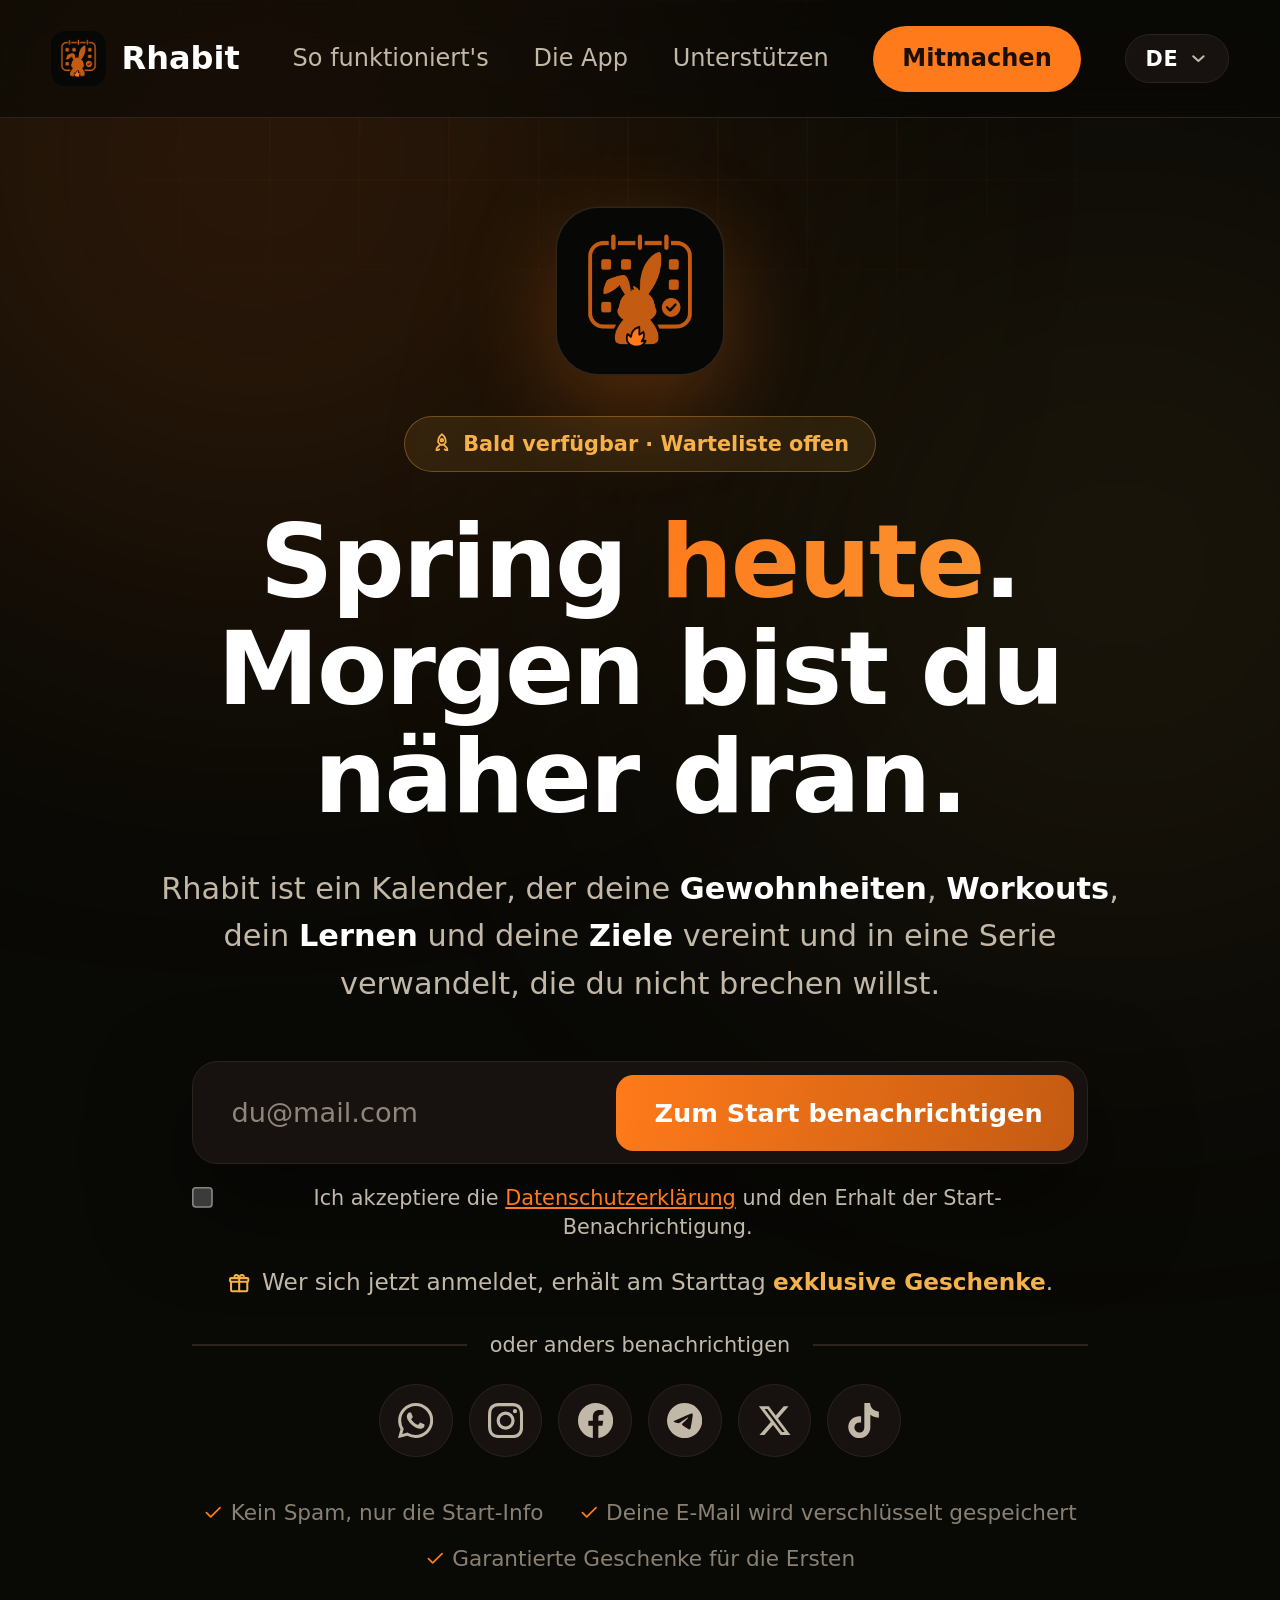
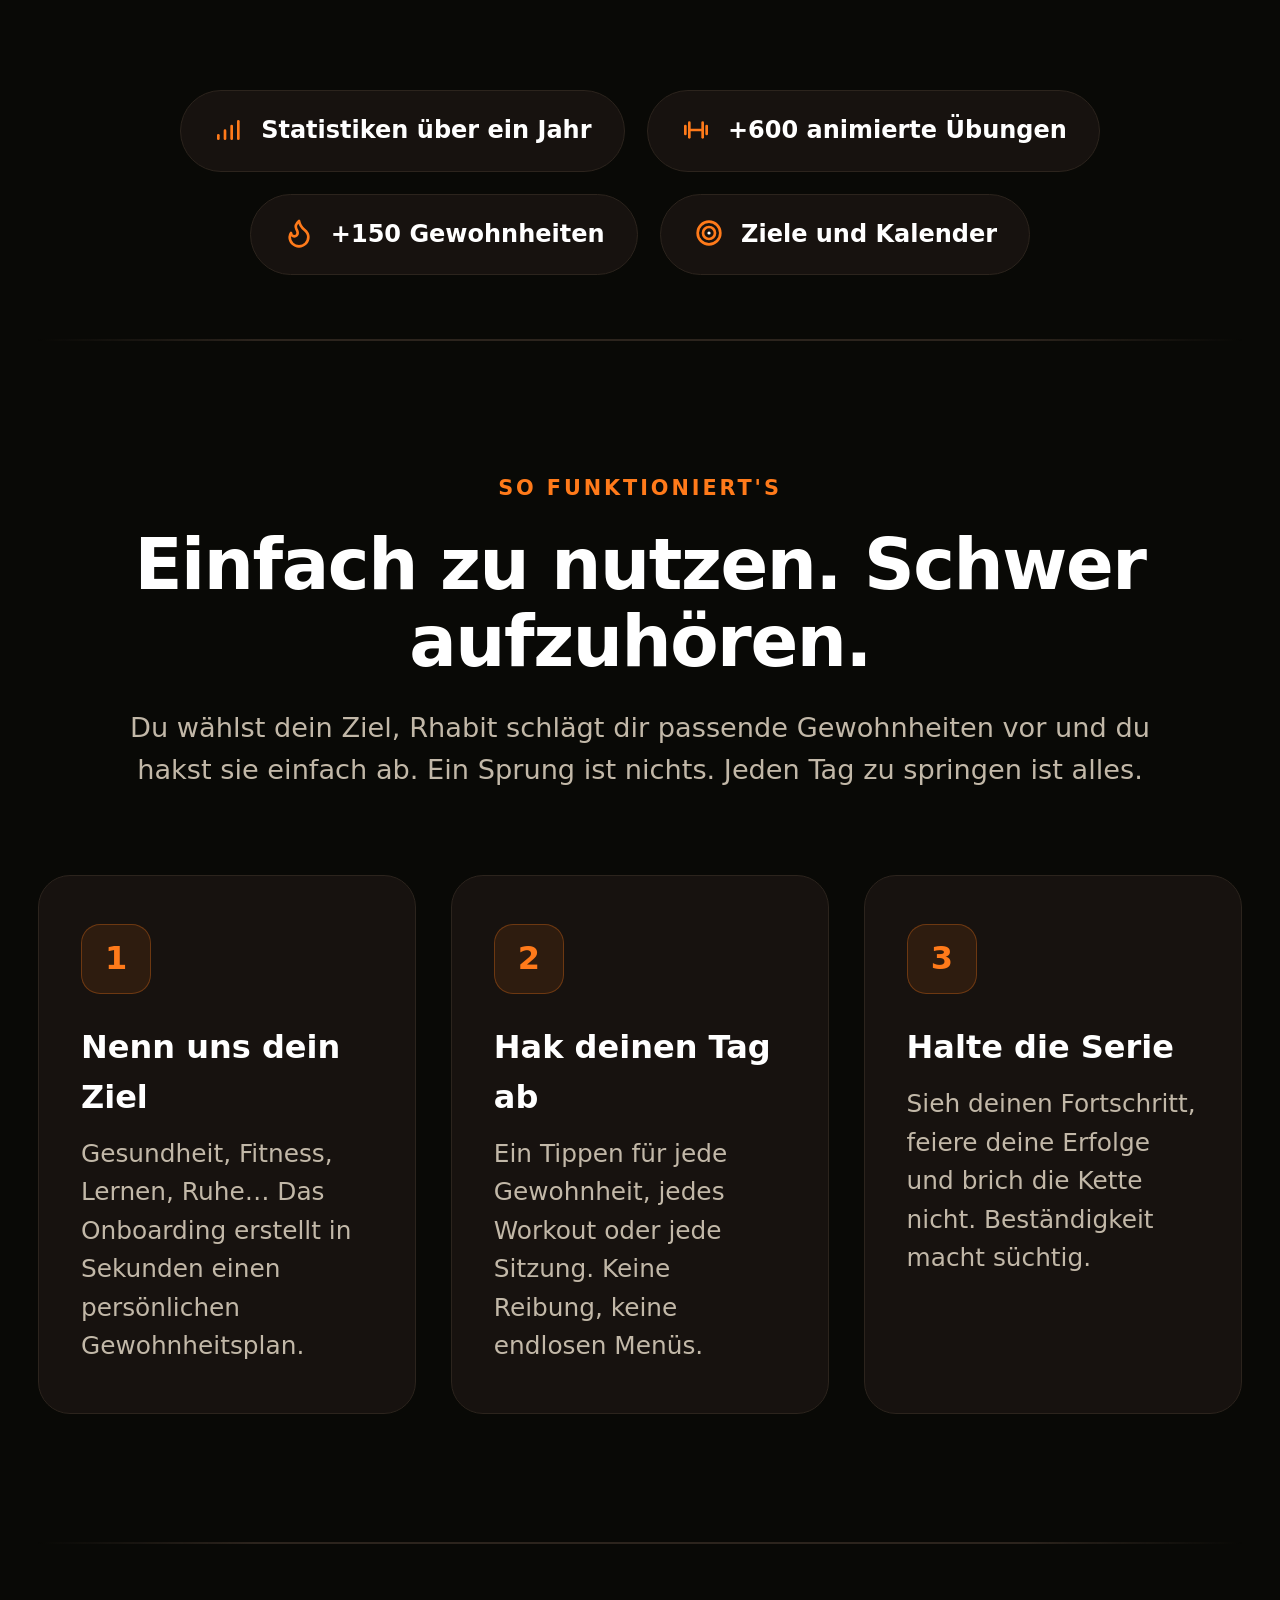
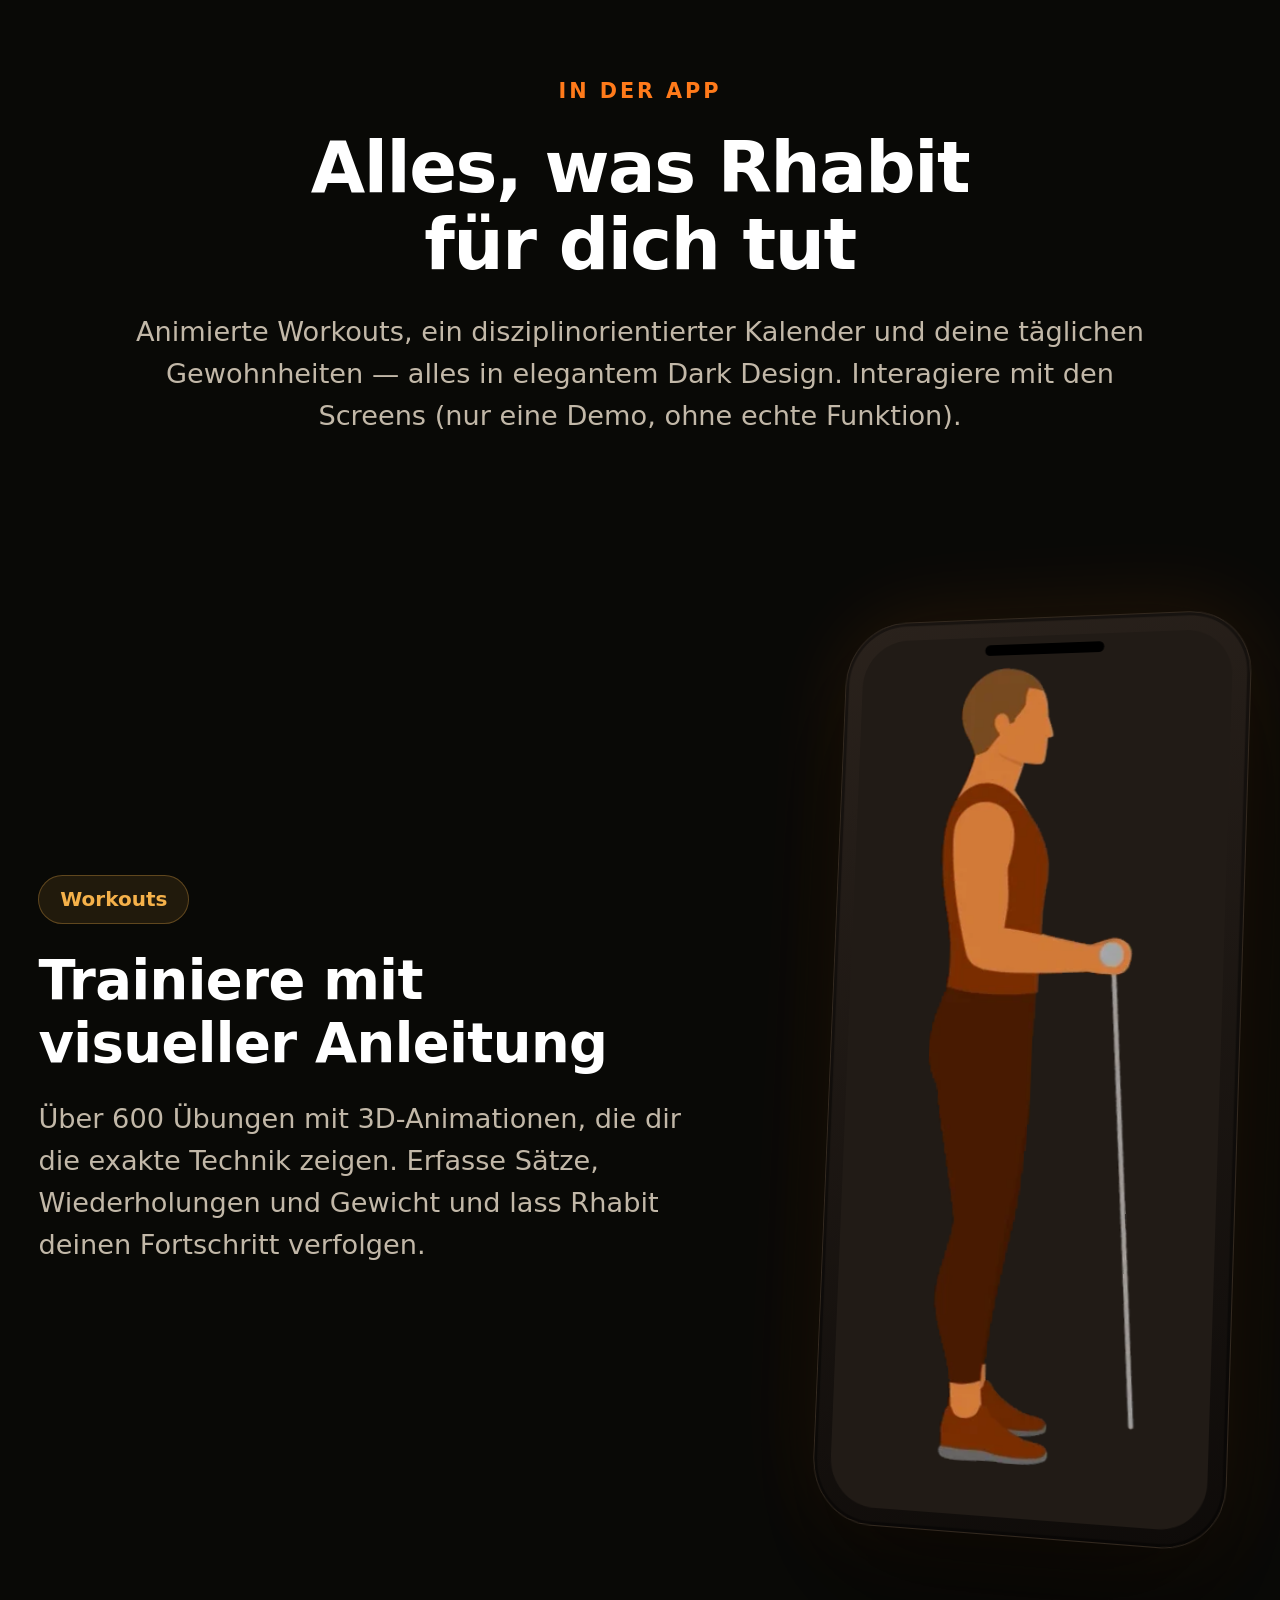
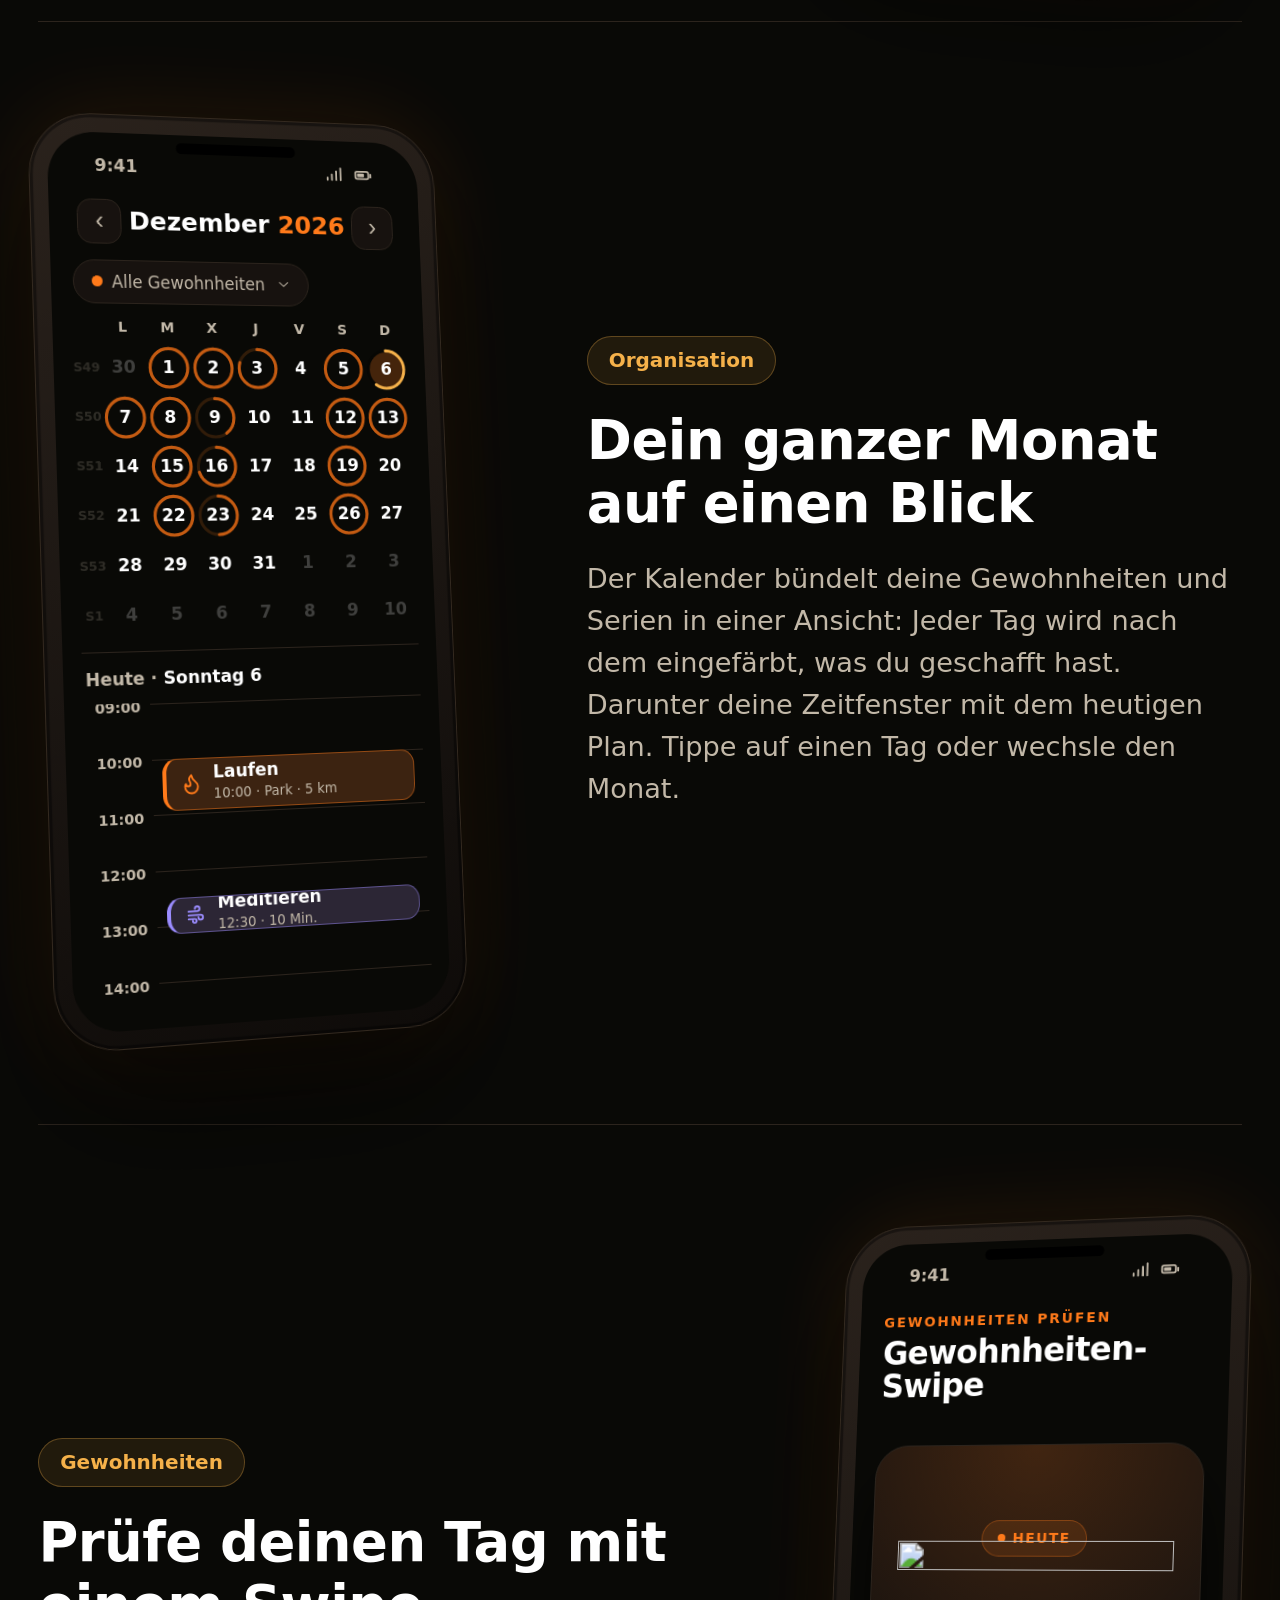
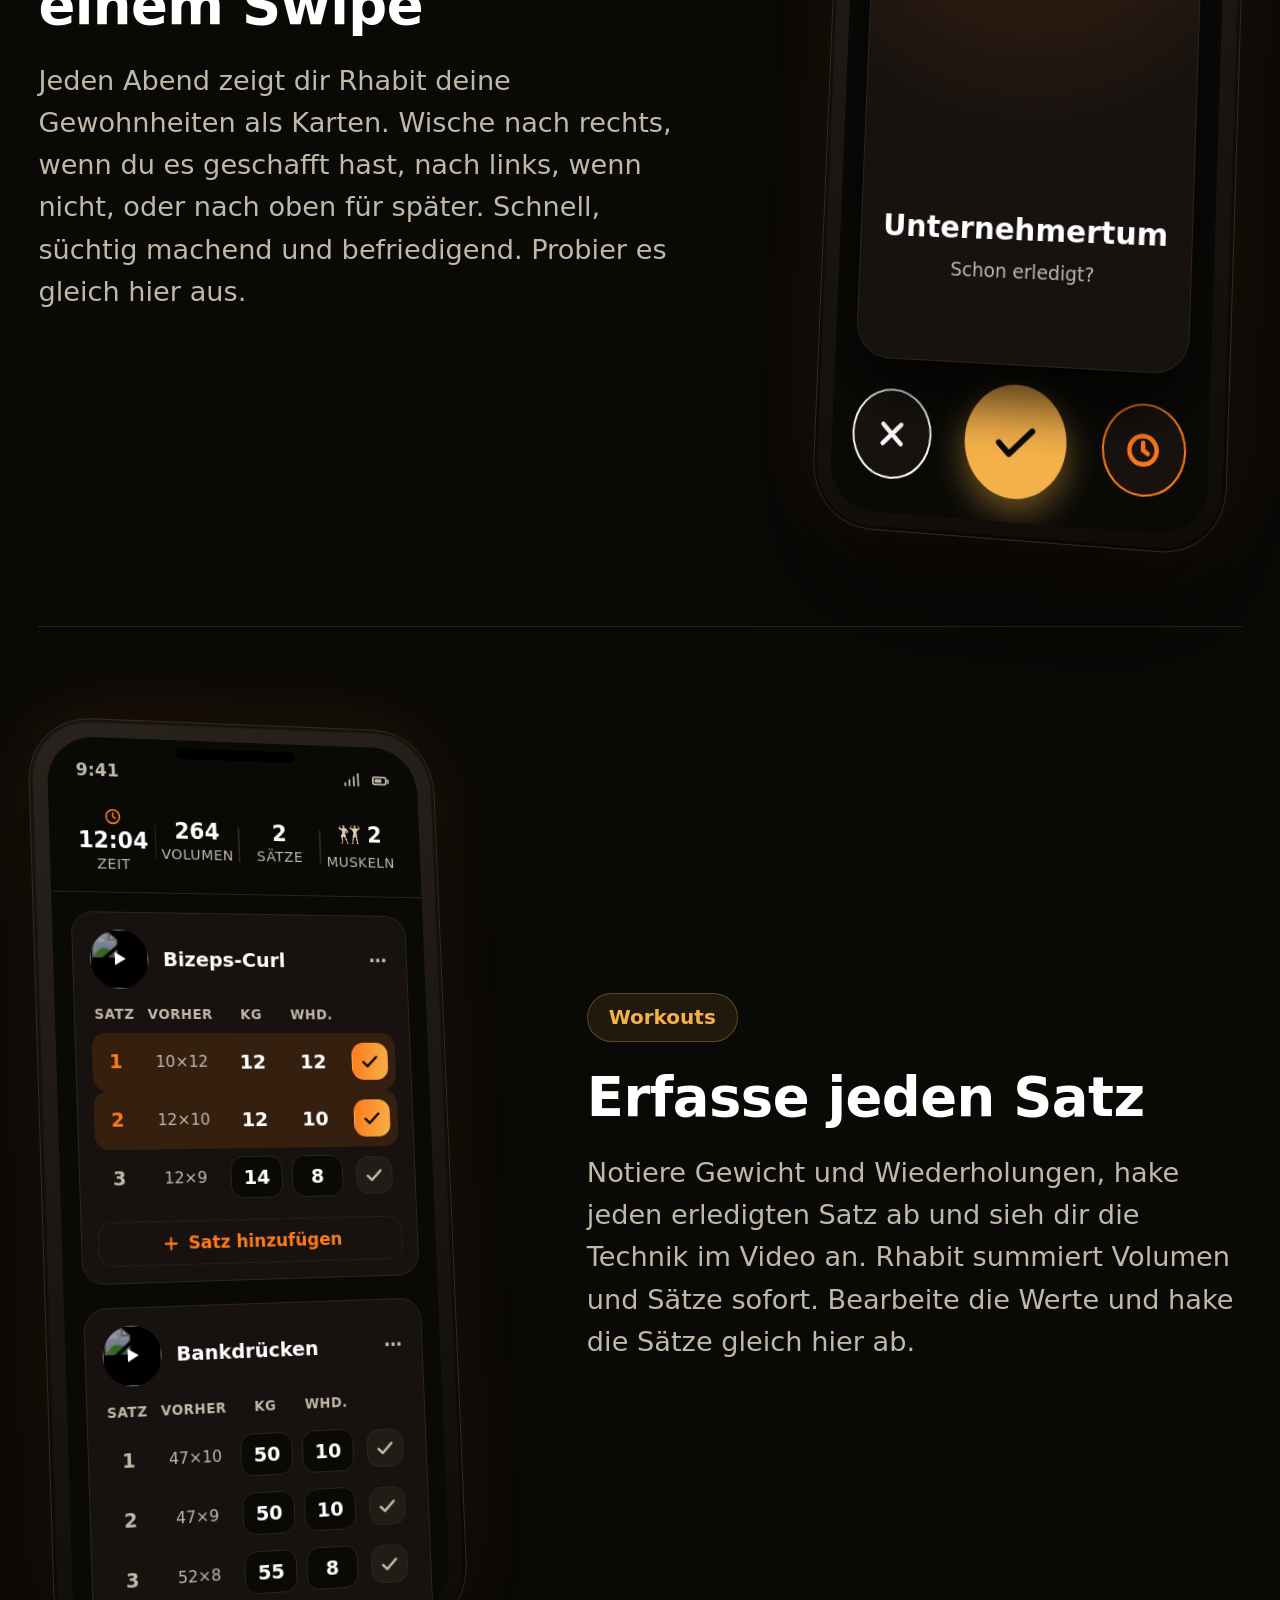
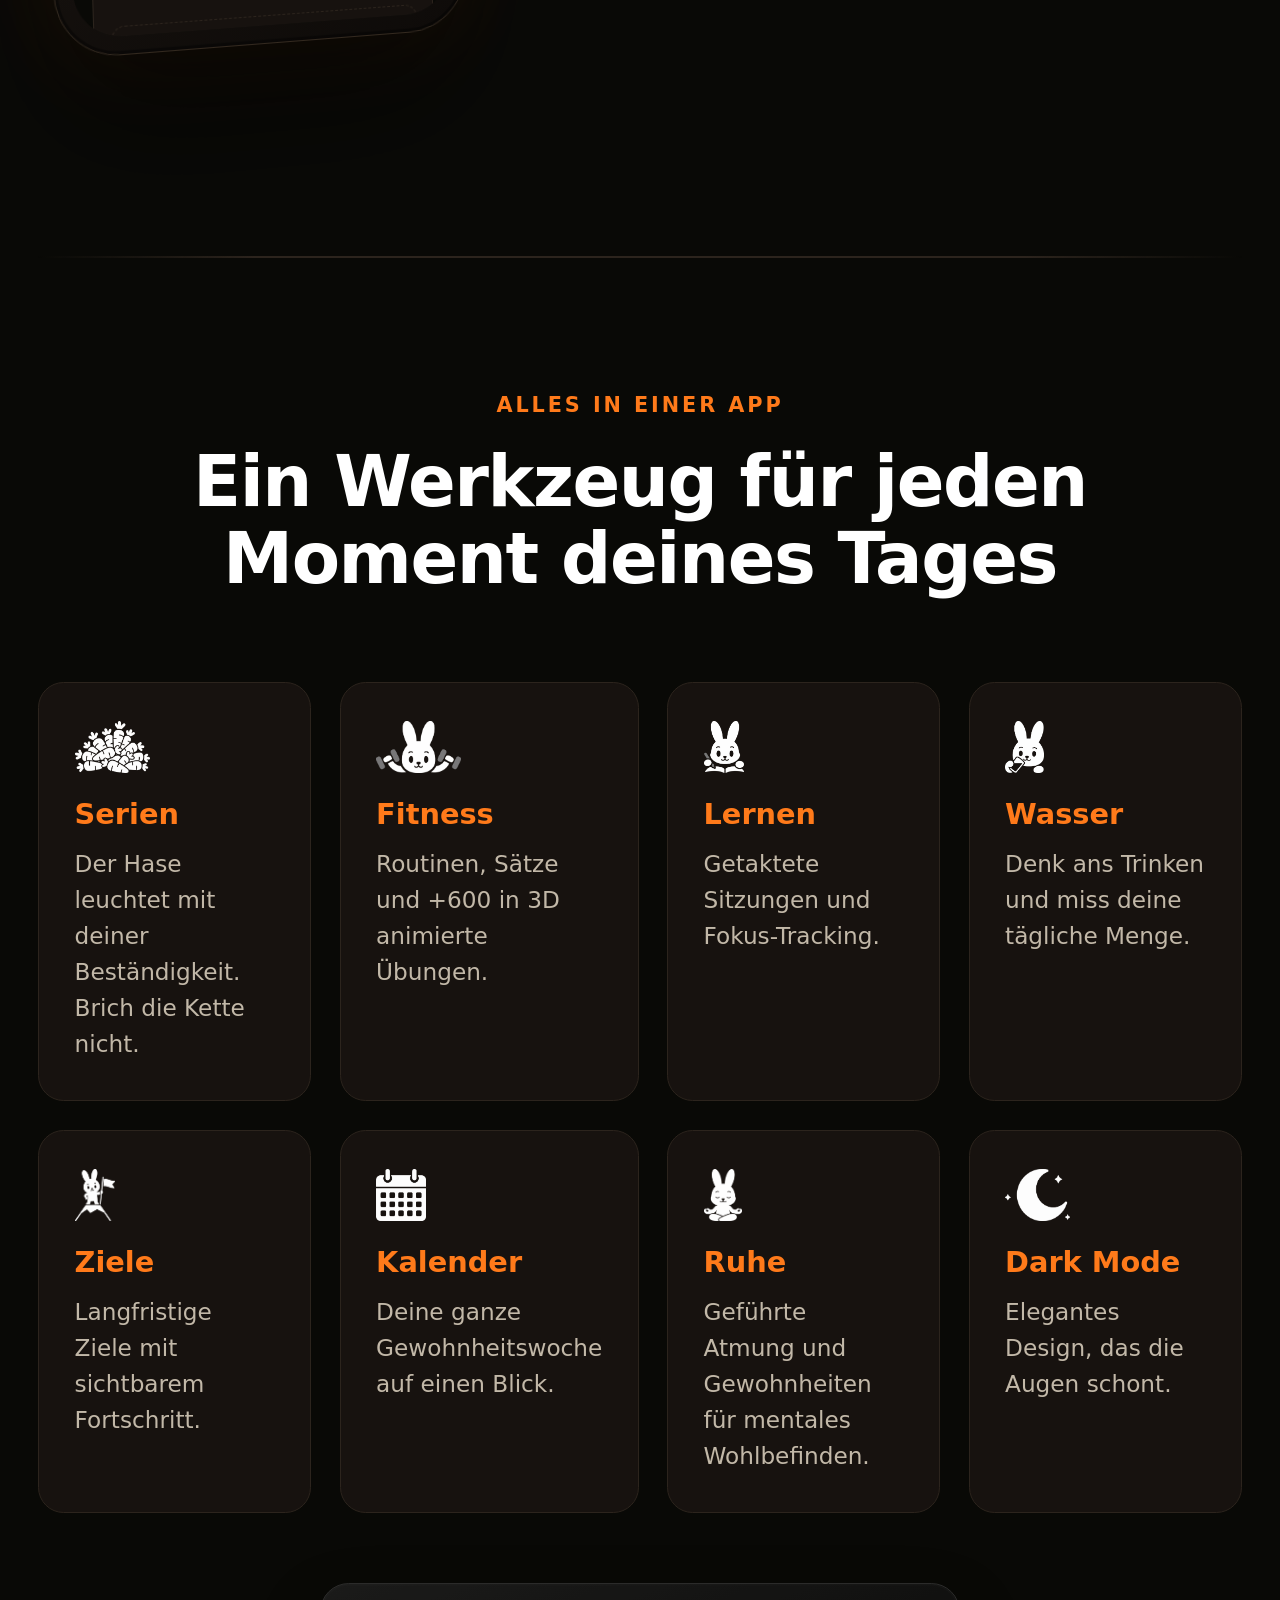
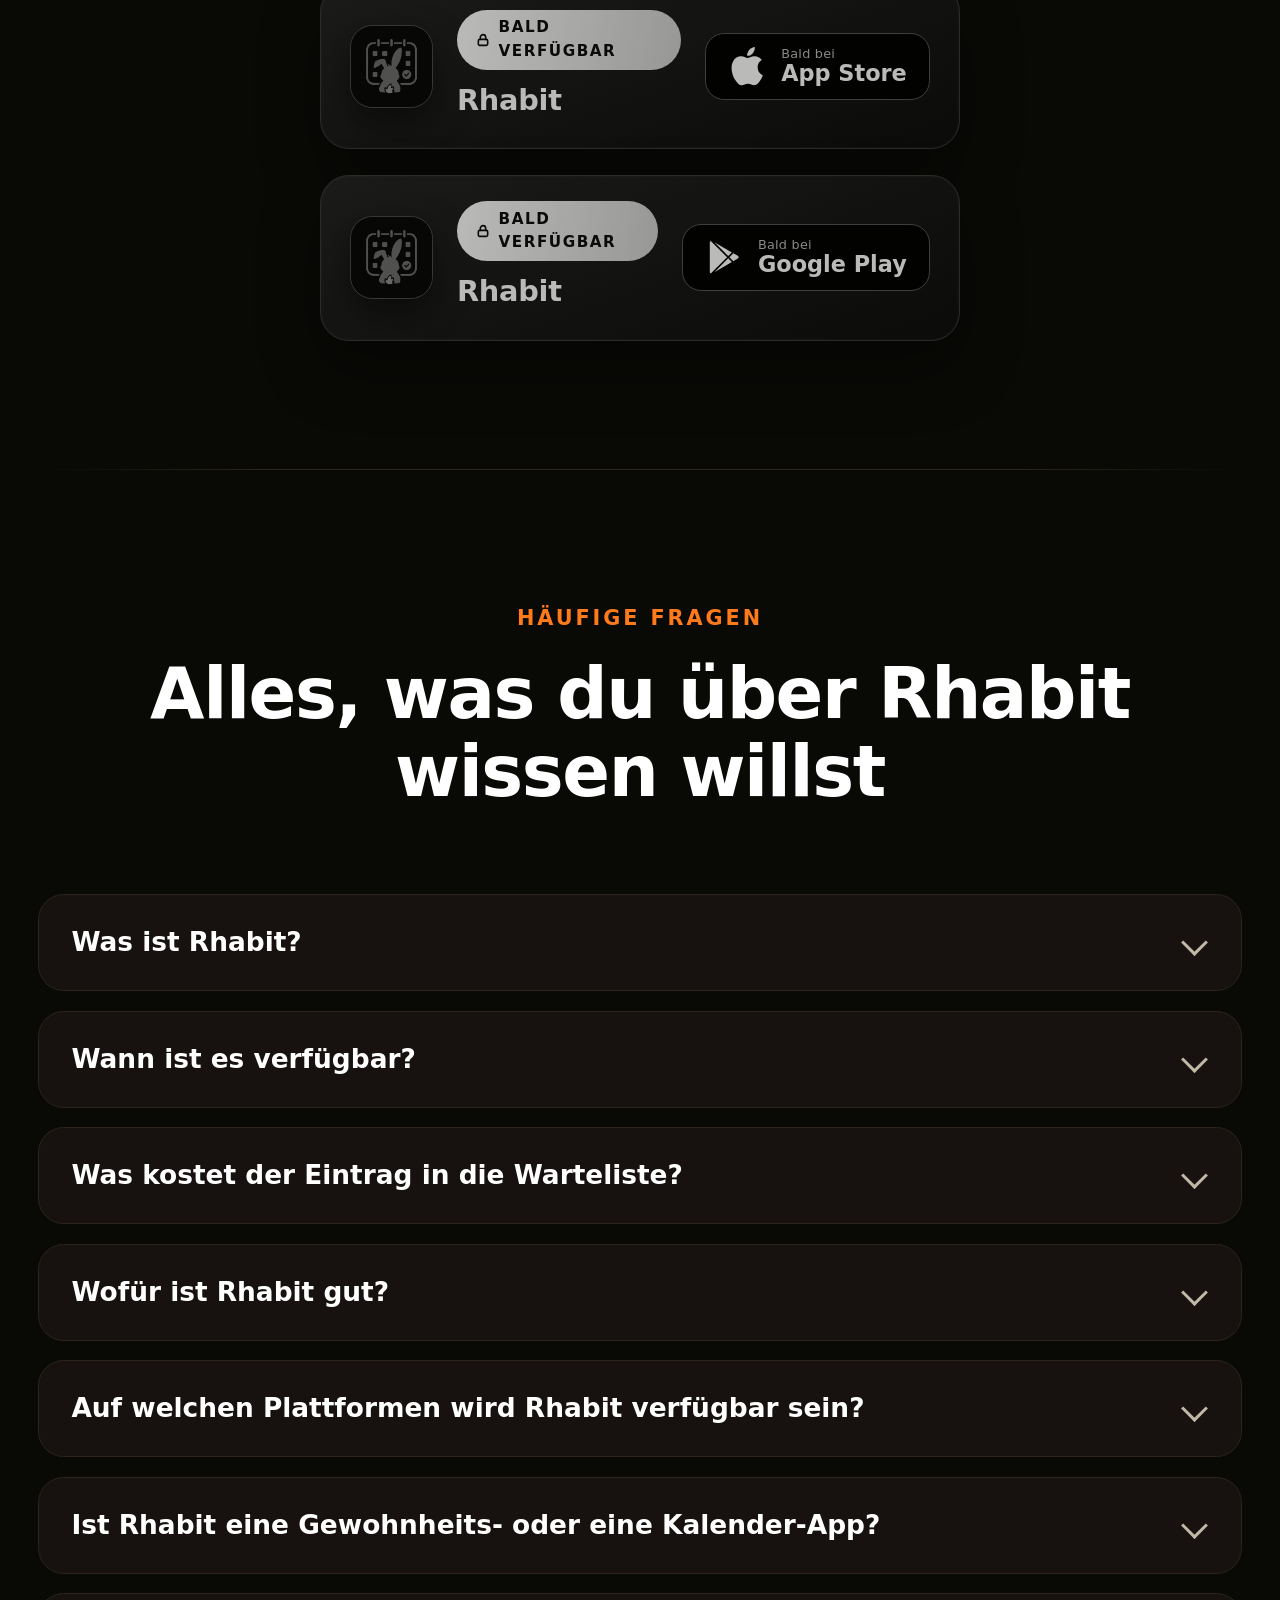
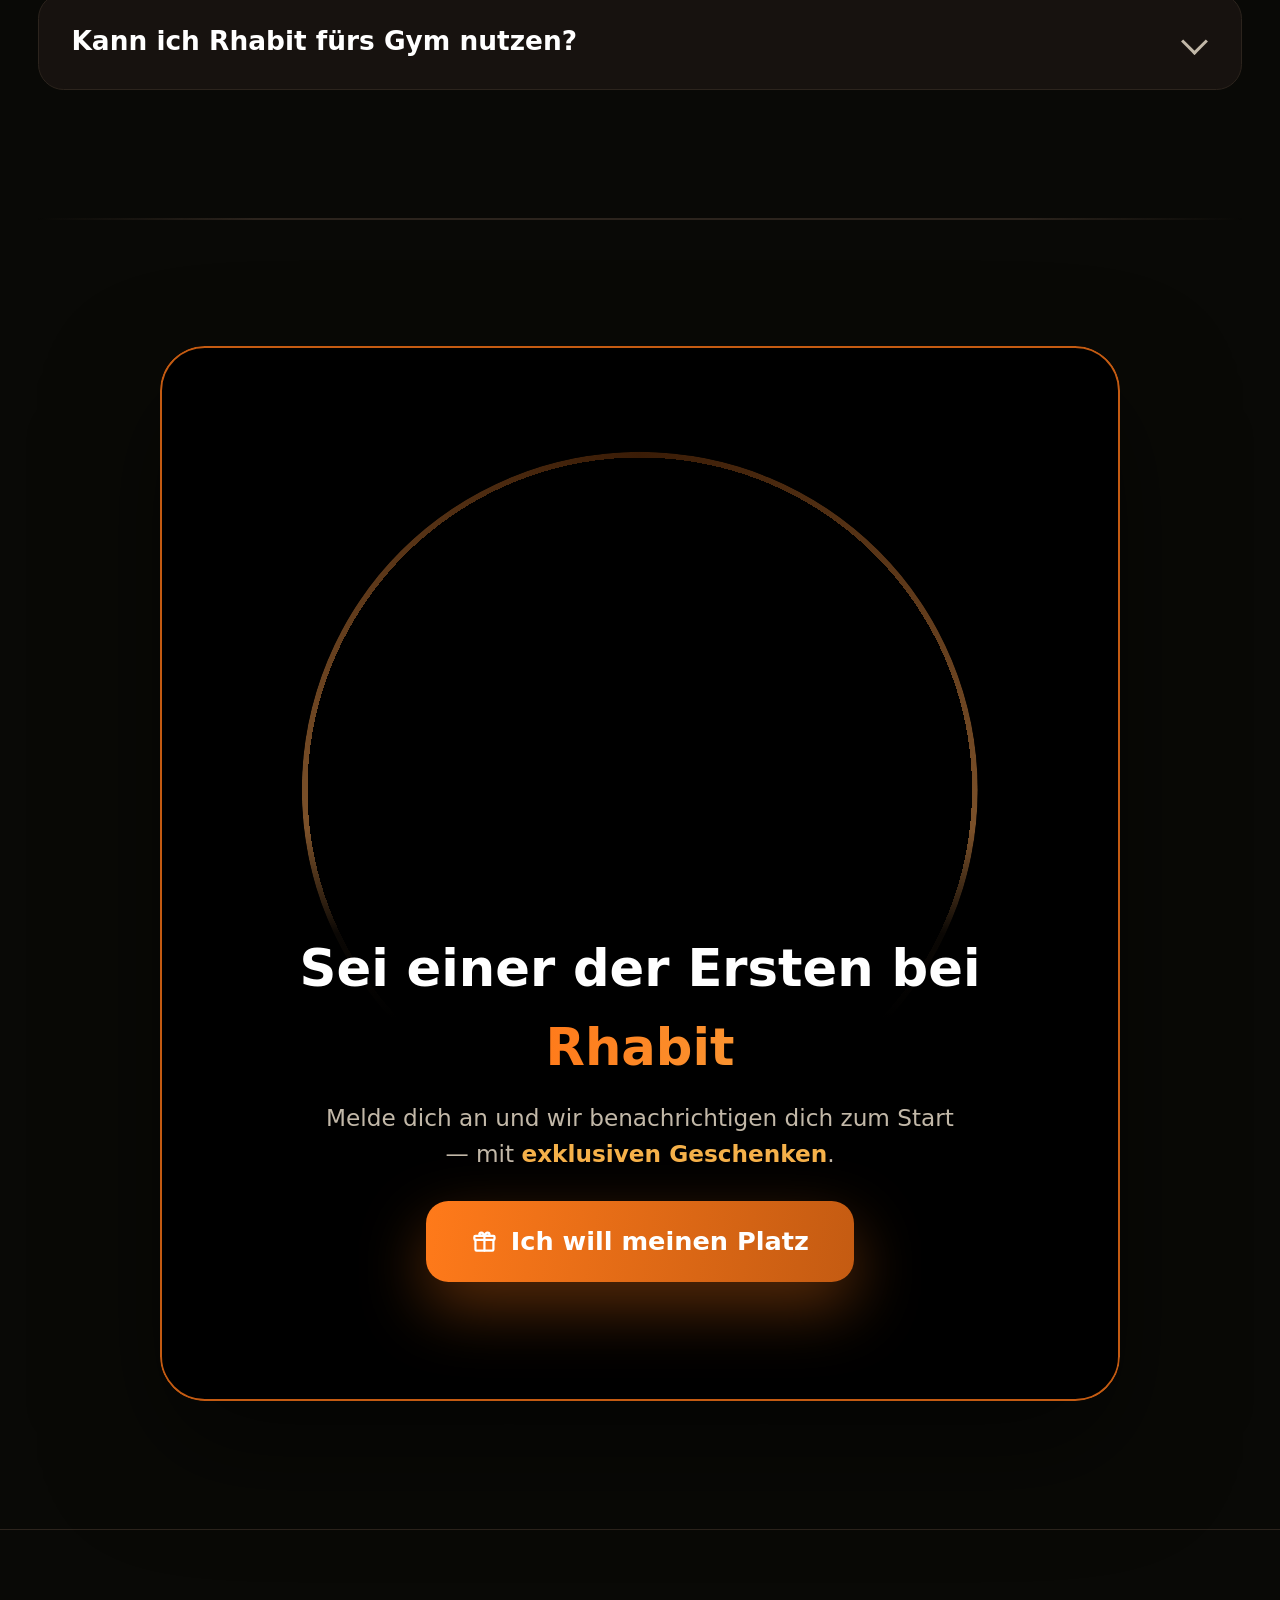
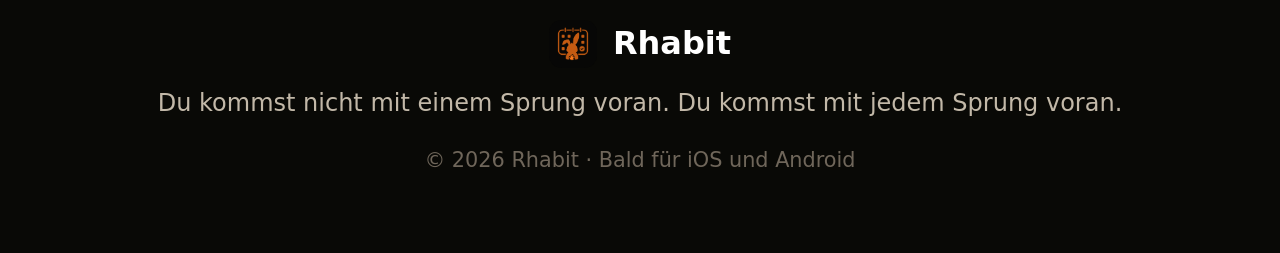
==== commit 1b166adc: "Fix loader infinito: la CSP (script-src 'self') bloqueaba el script inline; mover el ocultado de la " ====
--- a/de/index.html
+++ b/de/index.html
@@ -260,18 +260,9 @@
 </head>
 <body>
 
-  <!-- Pantalla de carga: cubre la página hasta que todo está cargado -->
+  <!-- Pantalla de carga: cubre la página hasta que todo está cargado.
+       El script que la oculta va en script.js (la CSP bloquea scripts inline). -->
   <div id="site-loader" role="status" aria-label="Cargando"><div class="sl-spin"></div></div>
-  <script>
-    (function () {
-      var l = document.getElementById("site-loader"); if (!l) return;
-      var hide = function () { l.classList.add("hidden"); };
-      var ready = function () { requestAnimationFrame(function () { setTimeout(hide, 200); }); };
-      if (document.readyState === "complete") ready();
-      else window.addEventListener("load", ready);
-      setTimeout(hide, 12000); // seguridad: nunca dejar la carga atascada
-    })();
-  </script>
 
   <a class="skip-link" href="#top" data-i18n="skip">Saltar al contenido</a>
 
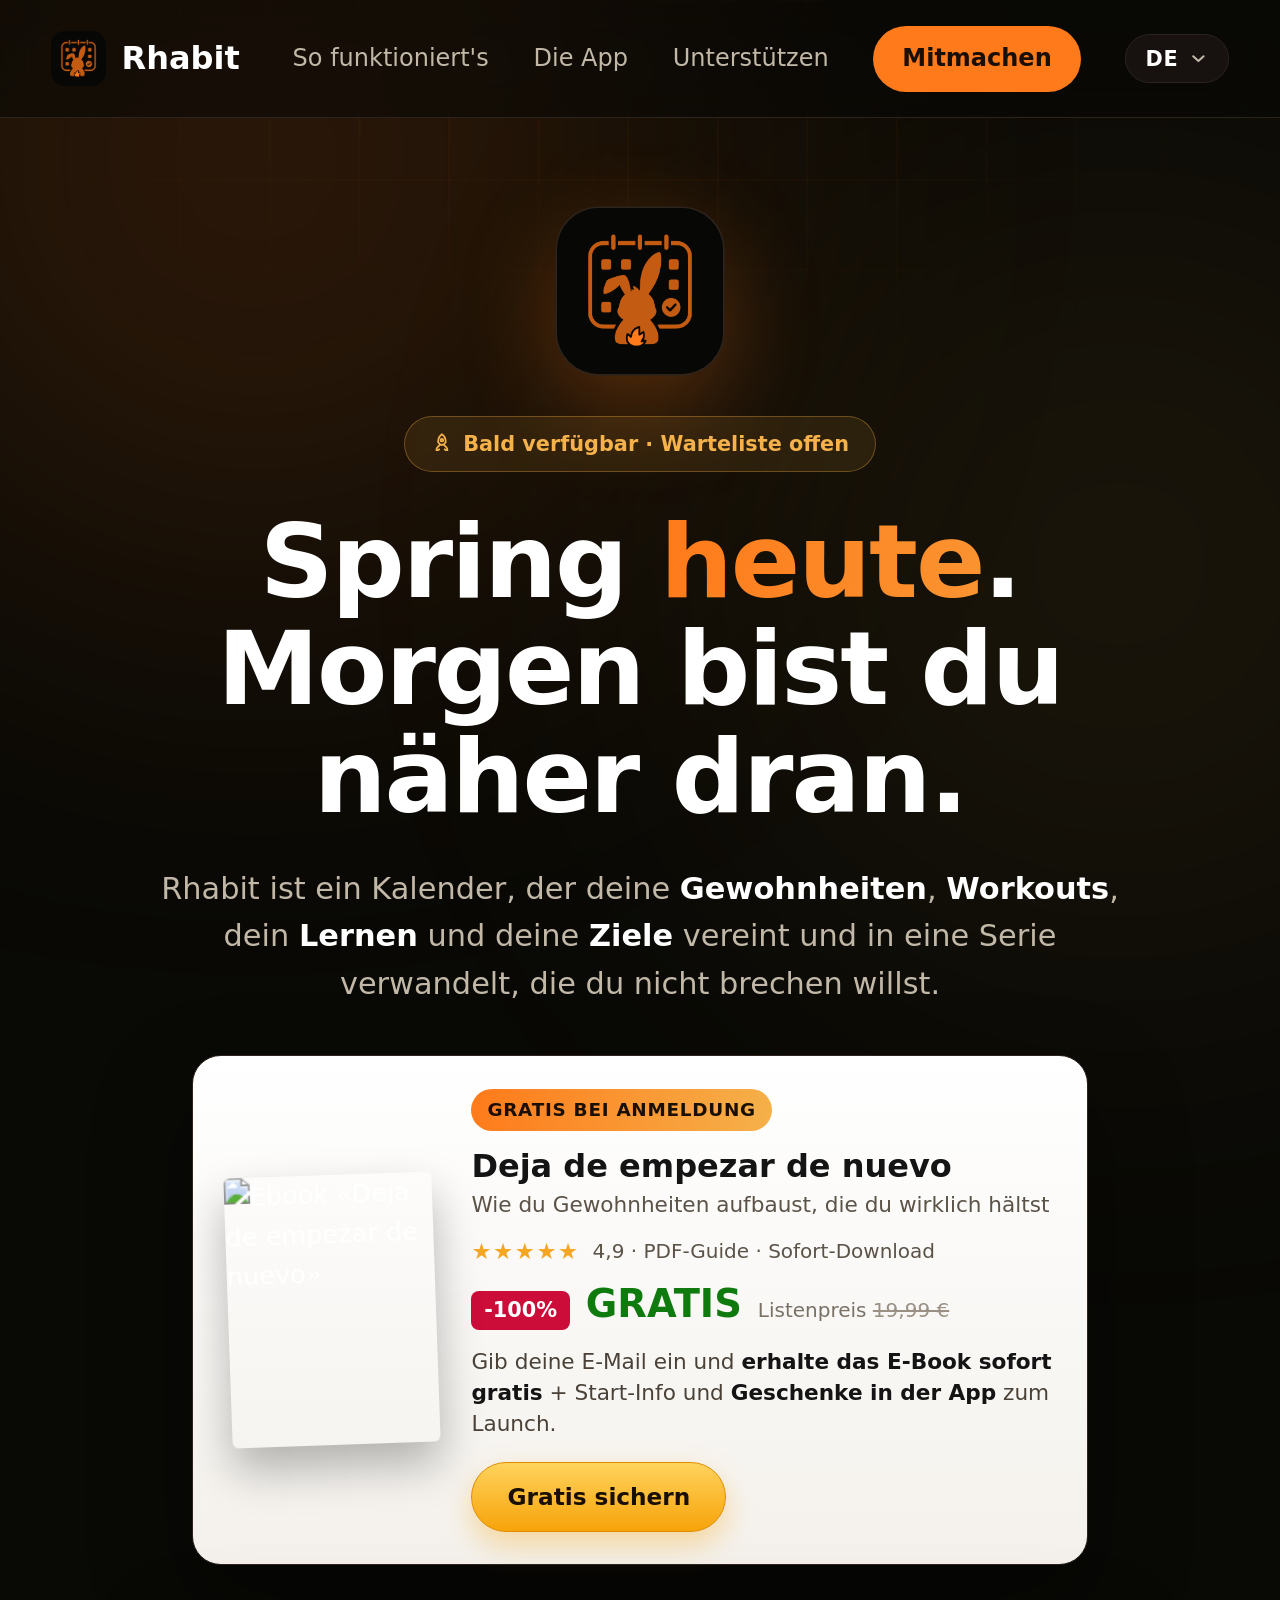
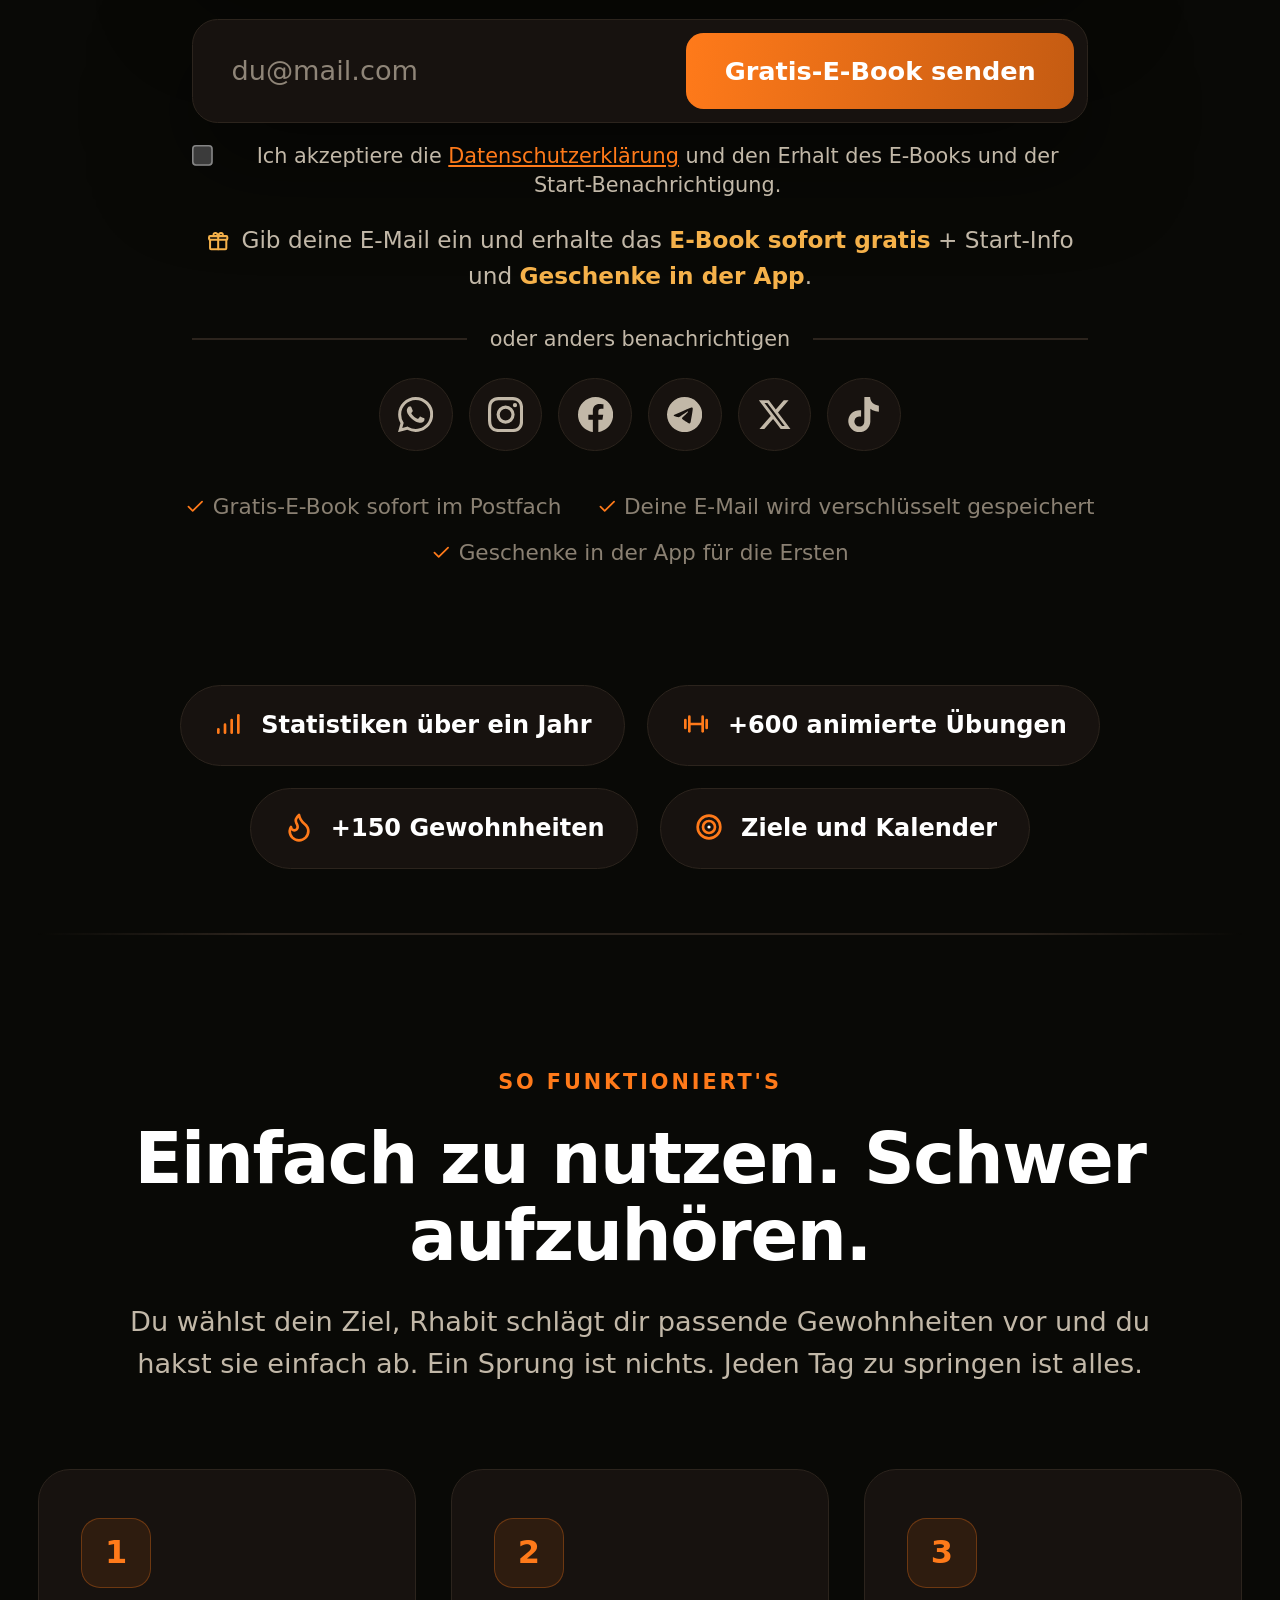
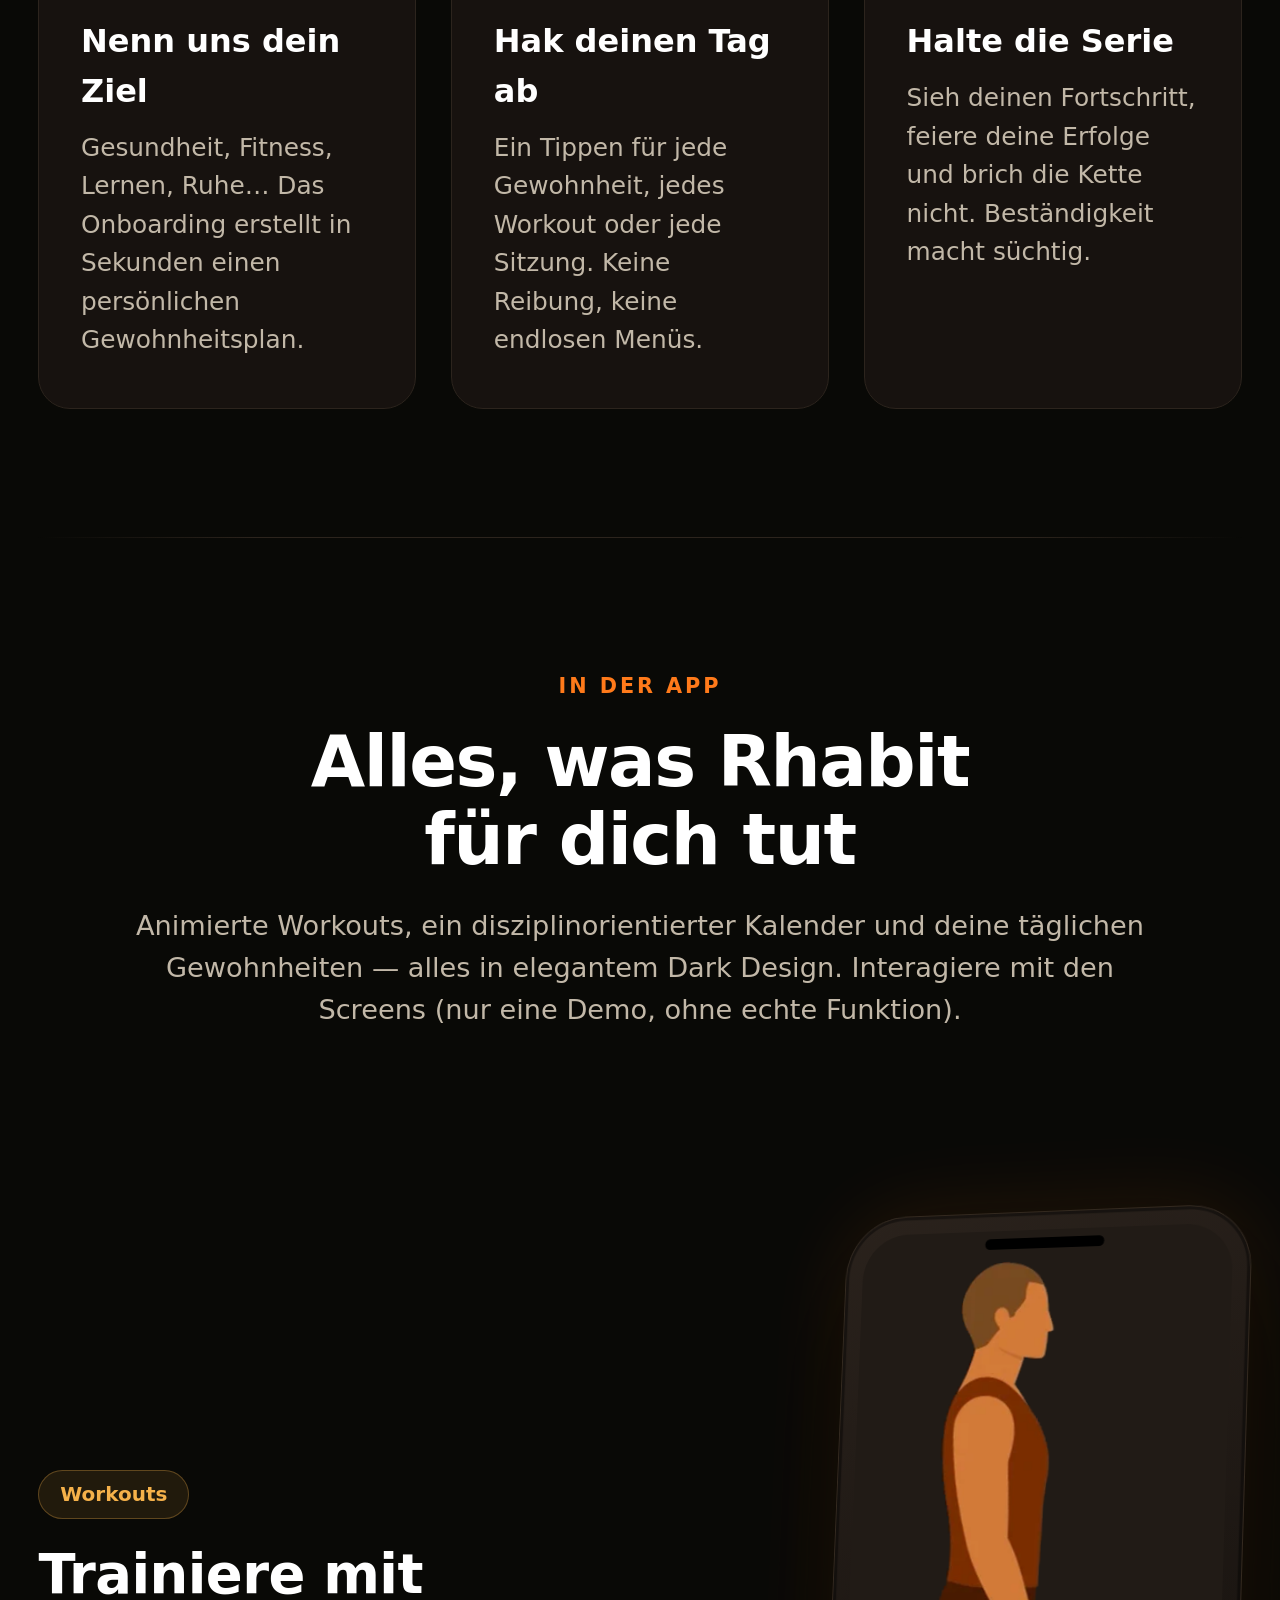
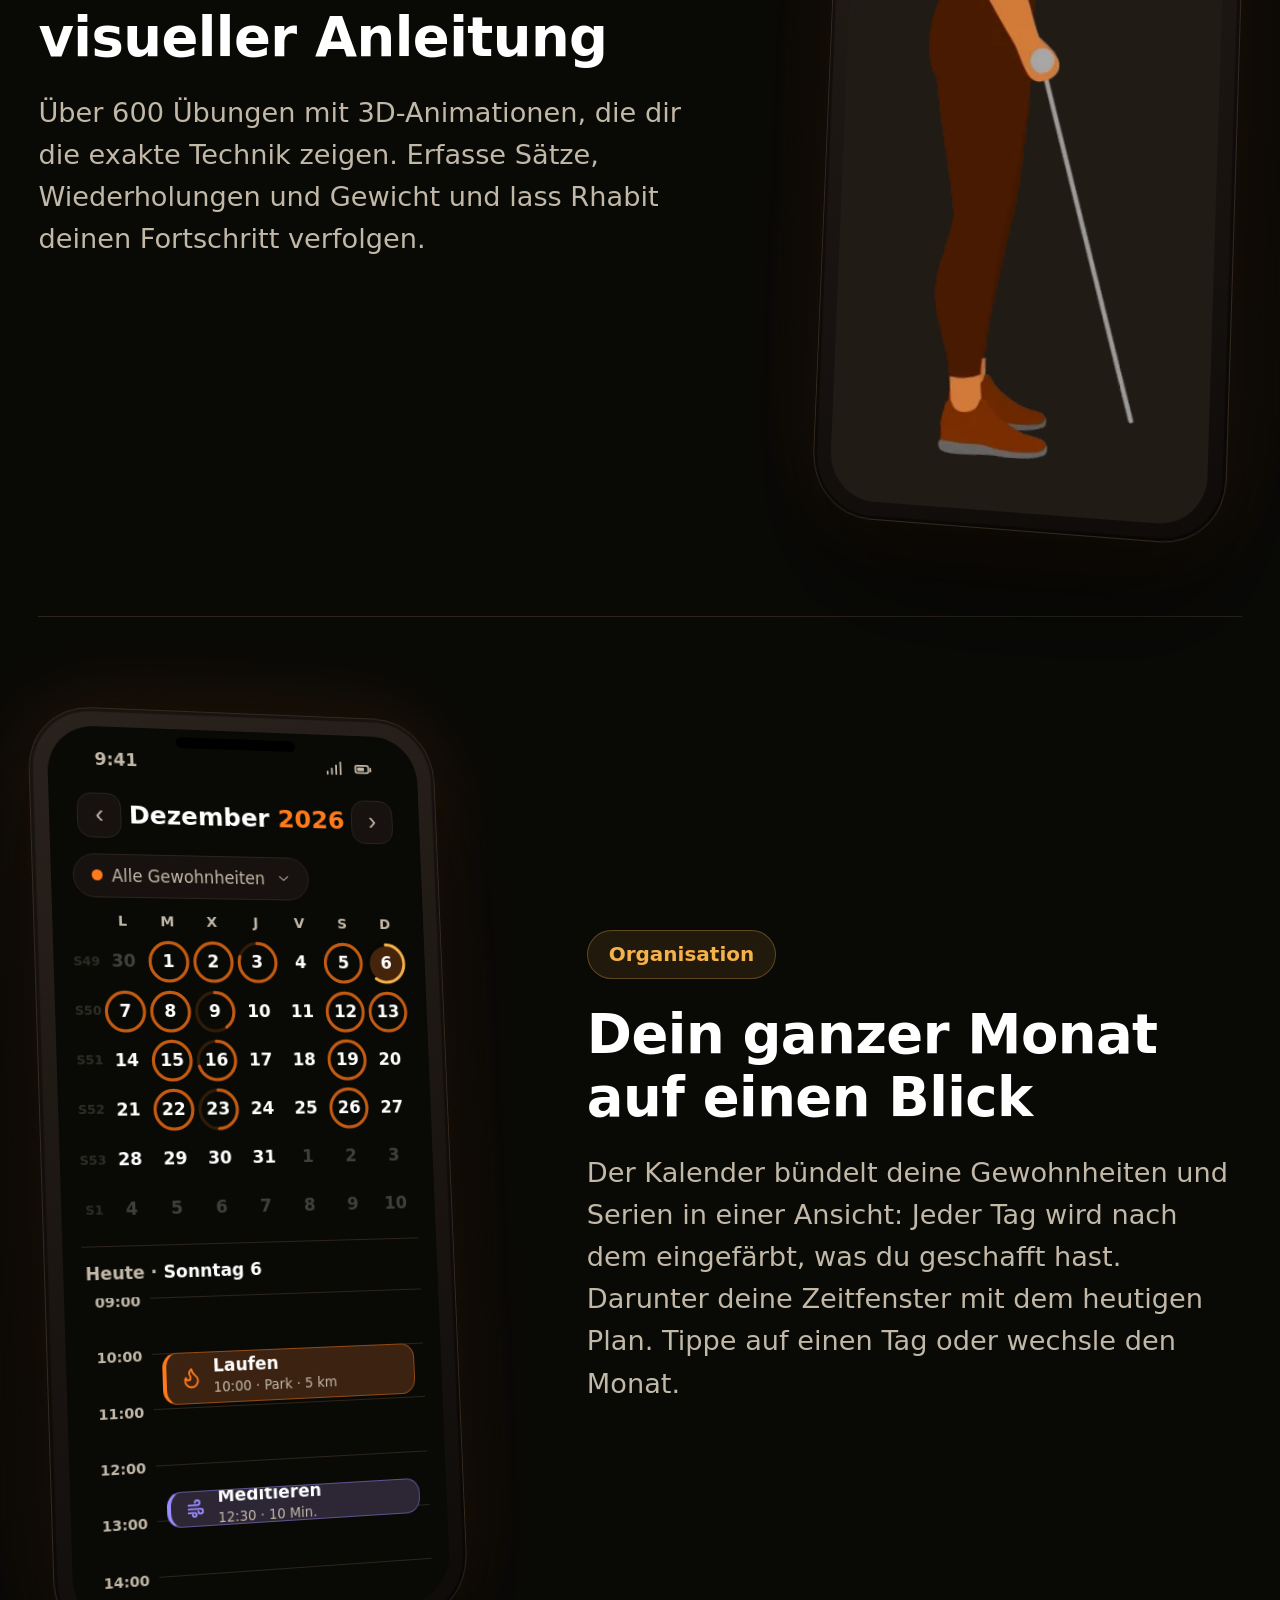
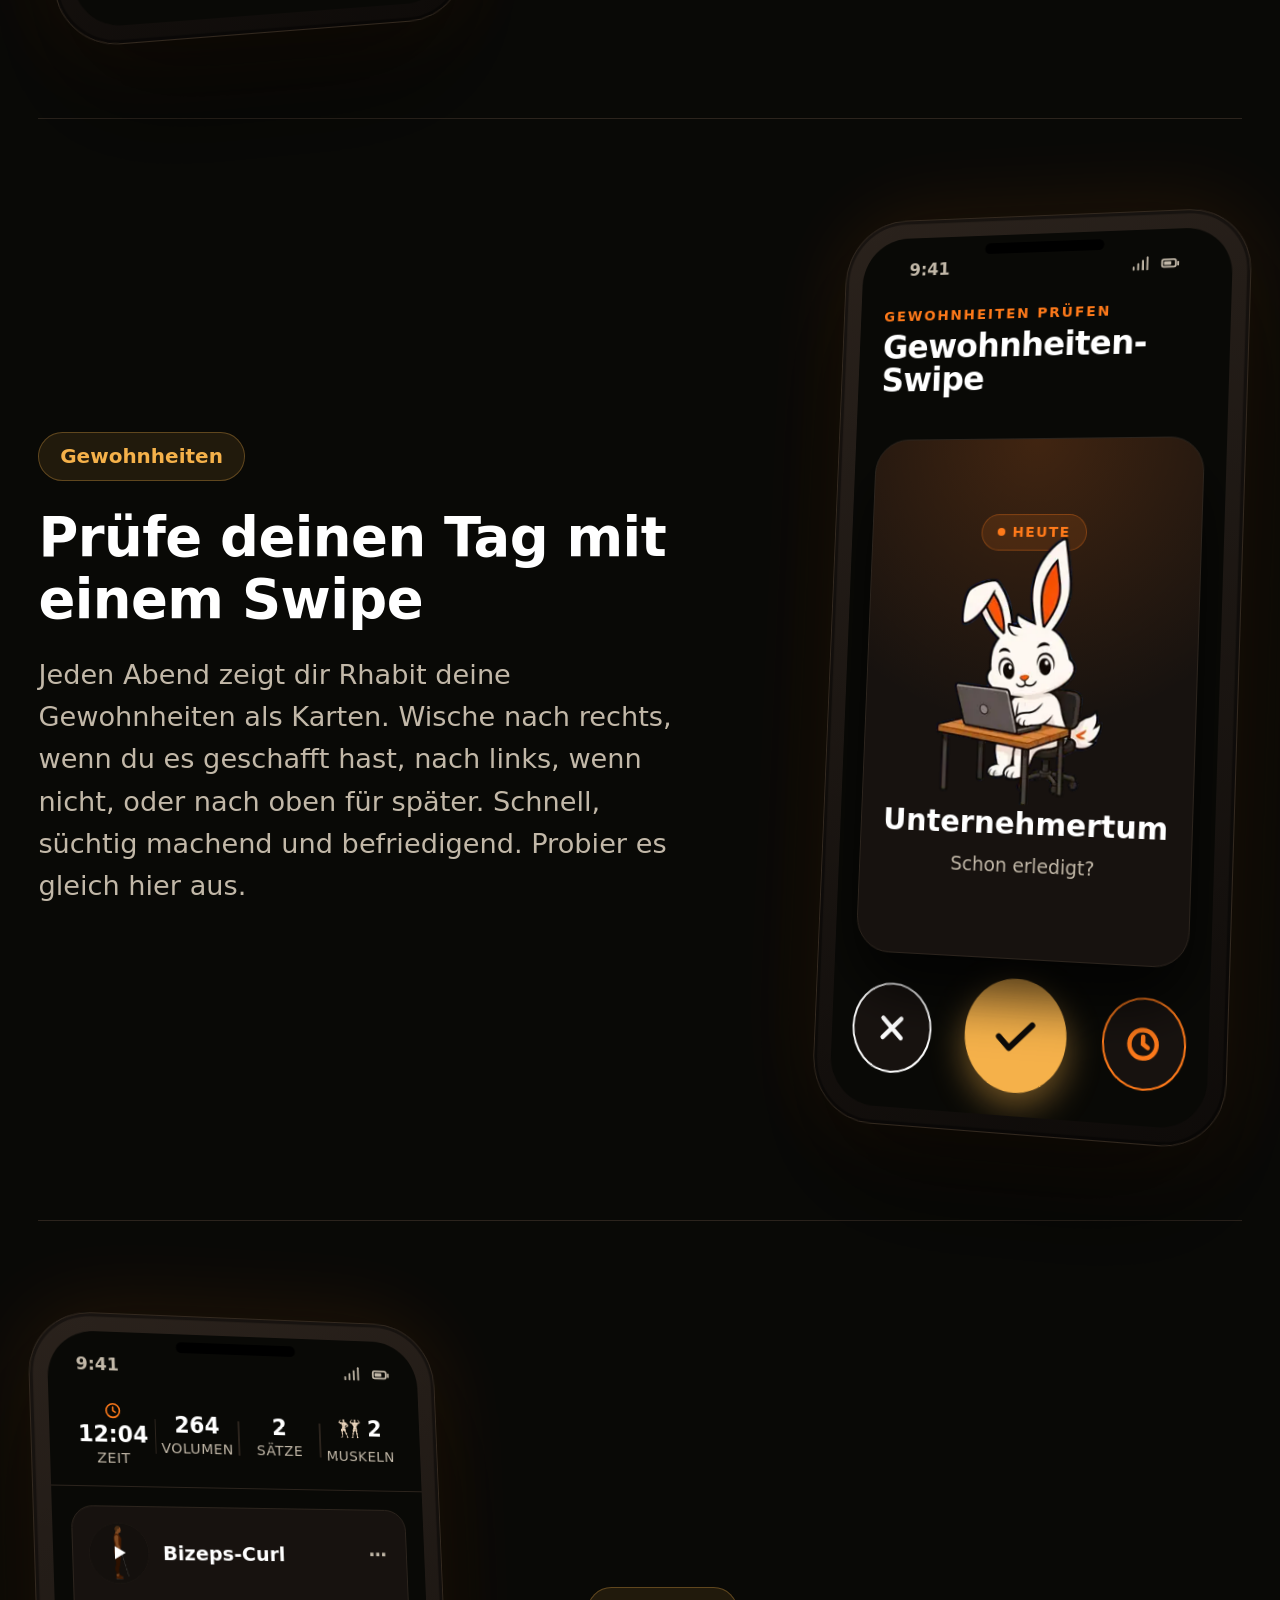
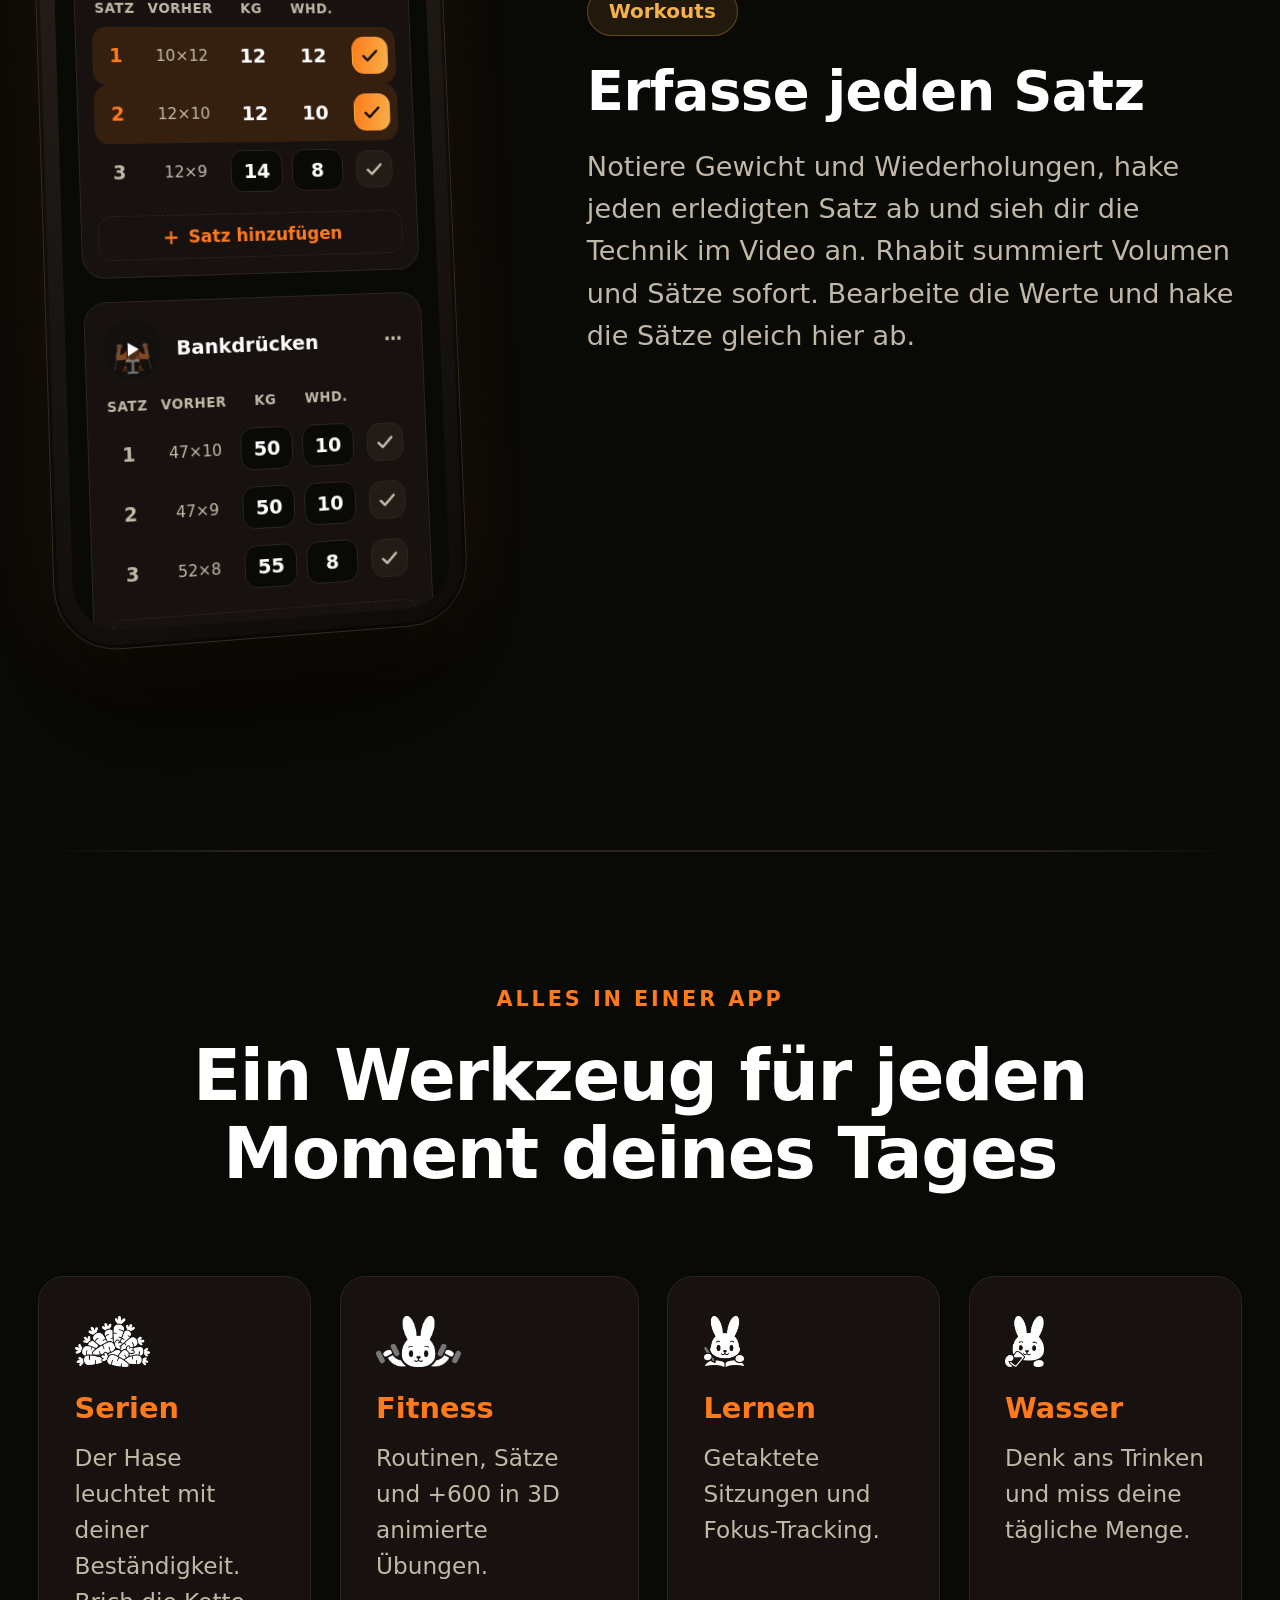
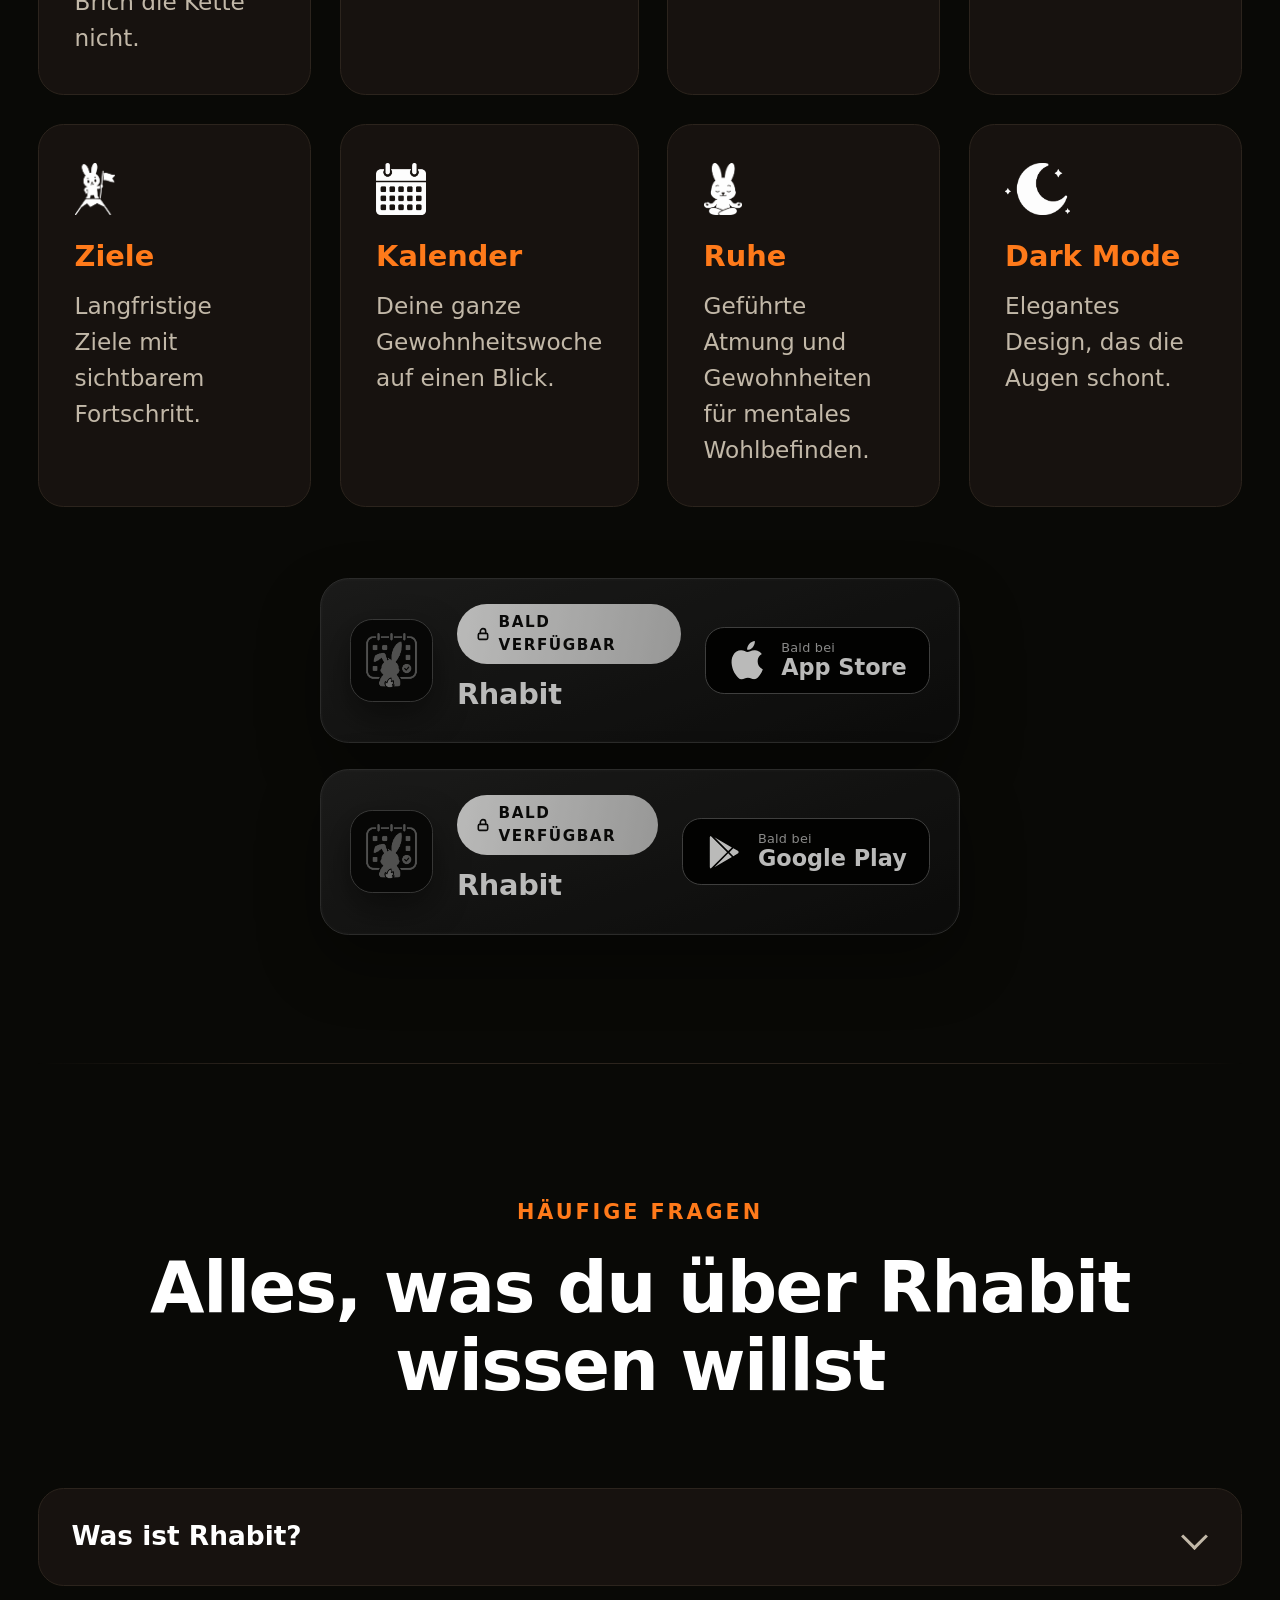
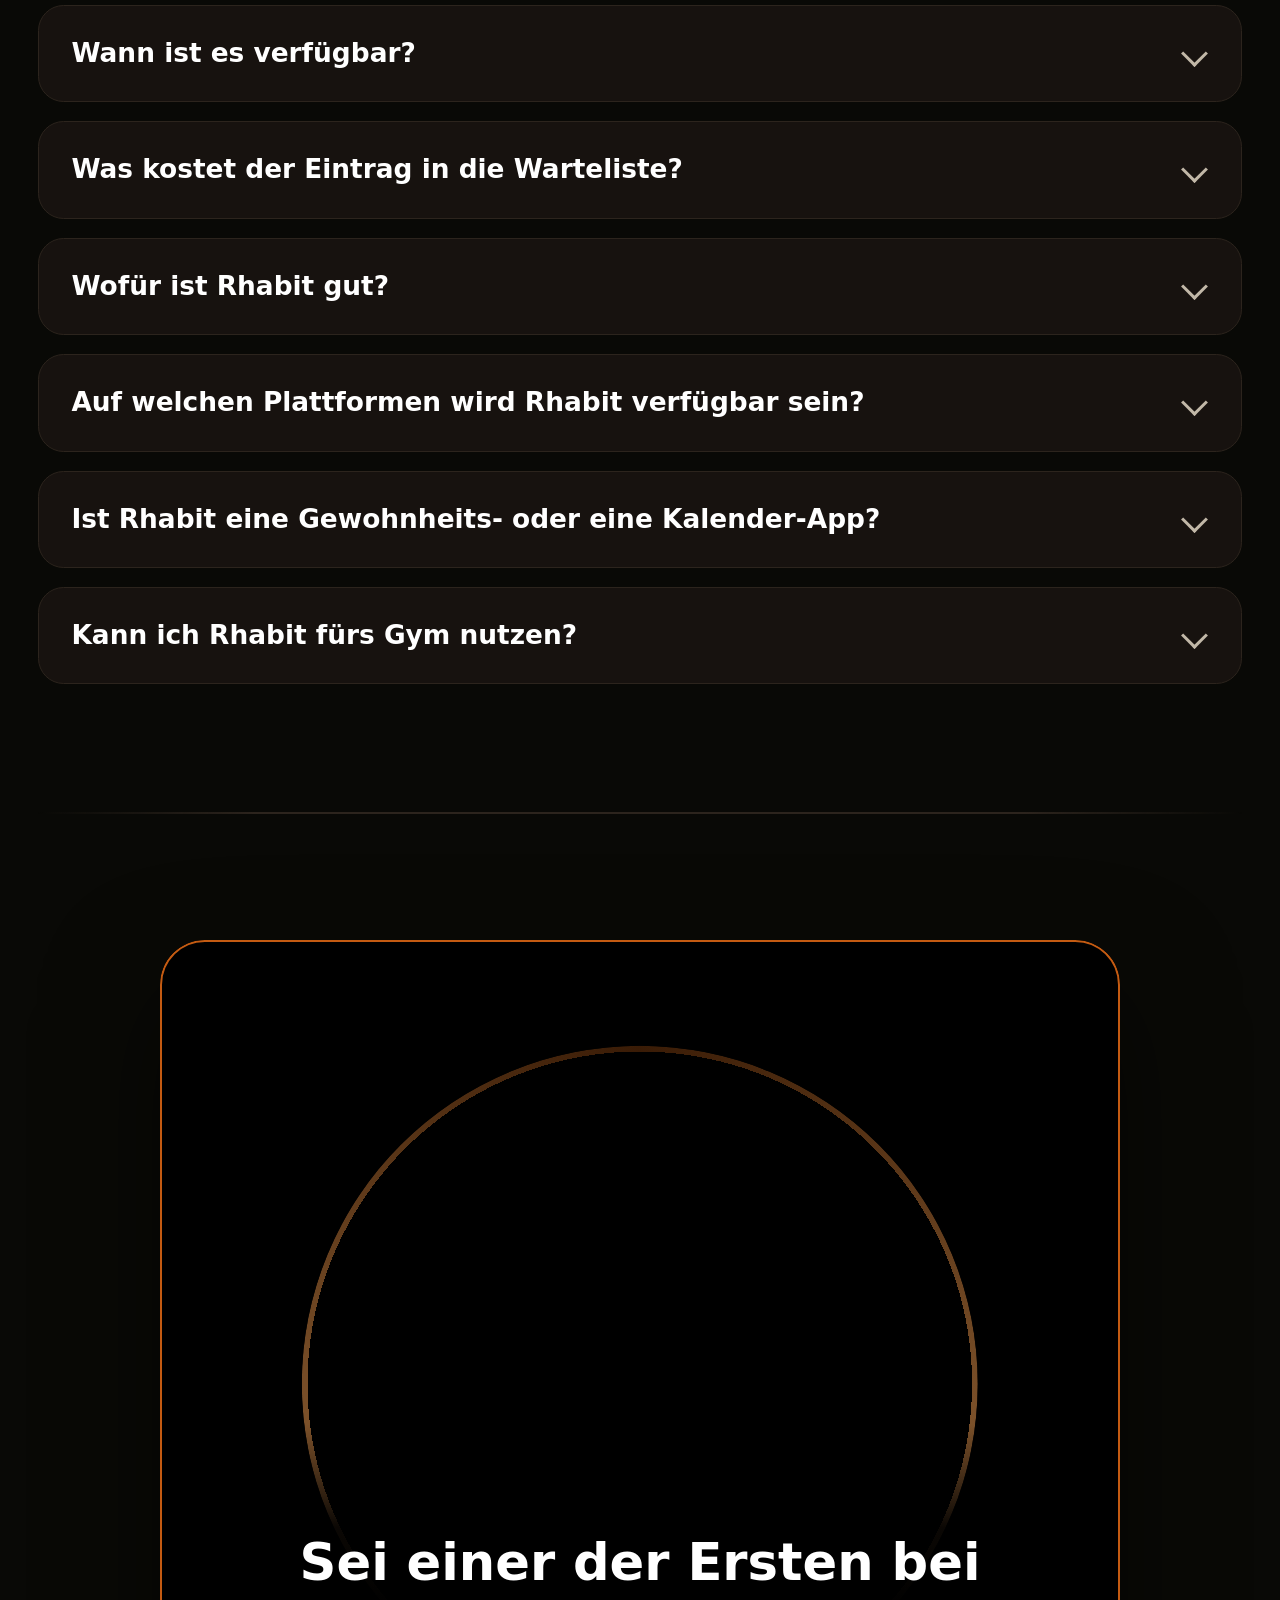
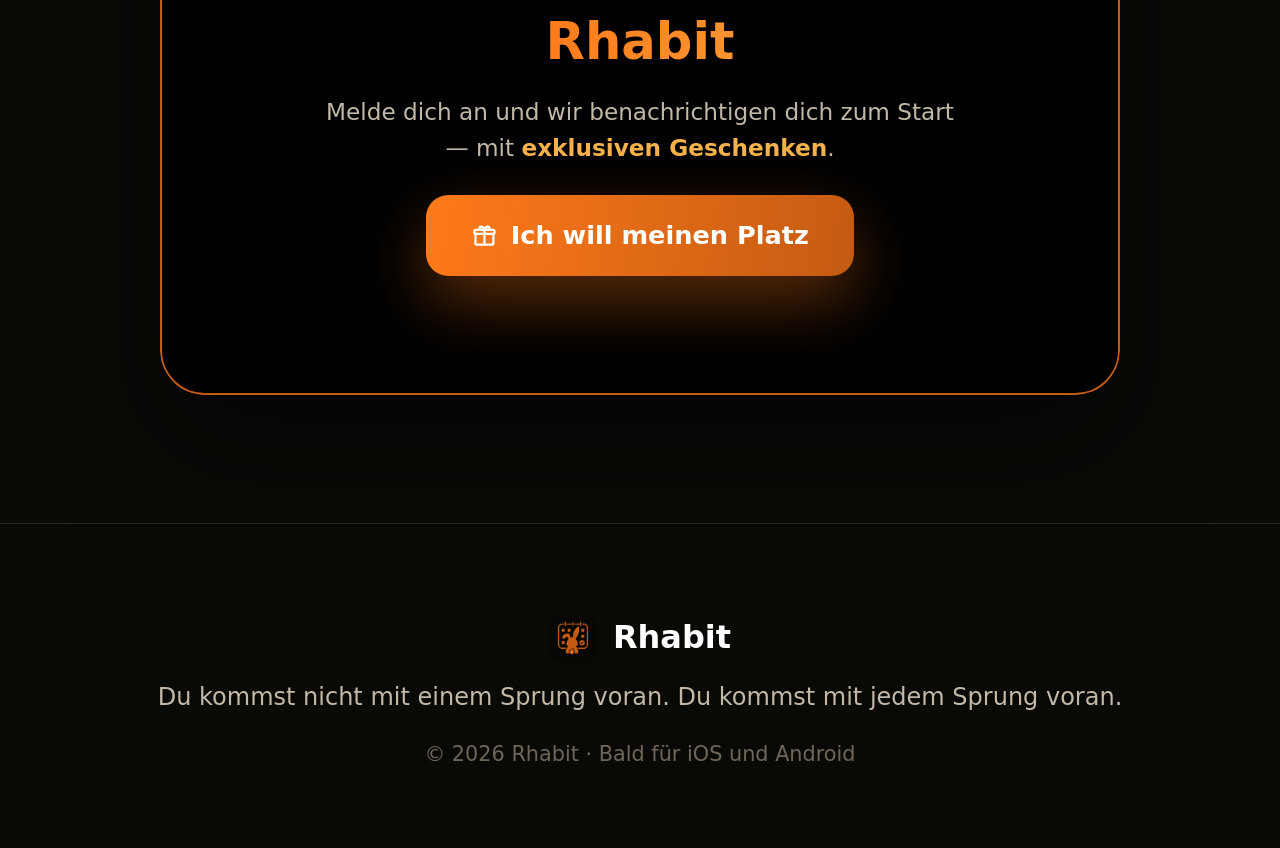
==== commit b34f526e: "Enfoca el registro en el ebook gratis: tarjeta estilo tienda (portada, -100%, precio tachado, GRATIS" ====
--- a/de/index.html
+++ b/de/index.html
@@ -352,6 +352,29 @@
           <strong>estudio</strong> y <strong>metas</strong>, y los convierte en una racha que no querrás romper.
         </p>
 
+        <!-- OFERTA EBOOK (estilo tienda) -->
+        <div class="ebook" id="ebook">
+          <div class="ebook__media">
+            <img src="/assets/ebook.png" alt="Ebook «Deja de empezar de nuevo»" class="ebook__cover" width="240" height="312" decoding="async" />
+          </div>
+          <div class="ebook__info">
+            <span class="ebook__tag" data-i18n="ebook.tag">Gratis al registrarte</span>
+            <h2 class="ebook__title">Deja de empezar de nuevo</h2>
+            <p class="ebook__sub" data-i18n="ebook.sub">Cómo crear hábitos que realmente puedas mantener</p>
+            <div class="ebook__rating">
+              <span class="ebook__stars" aria-hidden="true">★★★★★</span>
+              <span class="ebook__meta" data-i18n="ebook.meta">4,9 · Guía en PDF · Descarga inmediata</span>
+            </div>
+            <div class="ebook__price">
+              <span class="ebook__off">-100%</span>
+              <span class="ebook__now" data-i18n="ebook.free">GRATIS</span>
+              <span class="ebook__was"><span data-i18n="ebook.listlabel">Precio de lista</span> <s>19,99&nbsp;€</s></span>
+            </div>
+            <p class="ebook__deal" data-i18n-html="ebook.deal">Deja tu correo y <strong>recibes el ebook gratis al instante</strong> + aviso y <strong>regalos en la app</strong> cuando lancemos.</p>
+            <a href="#email" class="ebook__cta" data-i18n="ebook.cta">Conseguirlo gratis</a>
+          </div>
+        </div>
+
         <!-- FORMULARIO DE CAPTACIÓN (lo más grande) -->
         <div class="waitlist" id="waitlist">
           <form id="waitlist-form" class="waitlist__form" novalidate>
@@ -369,16 +392,16 @@
                 data-i18n-aria="form.emailAria"
               />
               <button type="submit" class="waitlist__btn" data-i18n="form.notify">
-                Avísame al salir
+                Enviarme el ebook gratis
               </button>
             </div>
             <input type="text" id="hp-email" name="website" class="hp" tabindex="-1" autocomplete="off" aria-hidden="true" />
             <label class="waitlist__consent">
               <input type="checkbox" id="consent" required />
-              <span data-i18n-html="form.consent">Acepto la <a href="/privacidad.html">política de privacidad</a> y recibir el aviso de lanzamiento.</span>
+              <span data-i18n-html="form.consent">Acepto la <a href="/privacidad.html">política de privacidad</a> y recibir el ebook y el aviso de lanzamiento.</span>
             </label>
             <p class="waitlist__hint" id="form-hint">
-              <svg class="ico" aria-hidden="true" focusable="false"><use href="#i-gift"/></svg> <span data-i18n-html="hero.hint">Los que se apunten ahora reciben <strong>regalos exclusivos</strong> el día del lanzamiento.</span>
+              <svg class="ico" aria-hidden="true" focusable="false"><use href="#i-gift"/></svg> <span data-i18n-html="hero.hint">Pon tu correo y recibes el <strong>ebook gratis al instante</strong> + aviso y <strong>regalos en la app</strong> al lanzar.</span>
             </p>
           </form>
 
@@ -401,25 +424,25 @@
               <input type="text" id="hp-alt" name="website" class="hp" tabindex="-1" autocomplete="off" aria-hidden="true" />
               <label class="waitlist__consent">
                 <input type="checkbox" id="altch-consent" required />
-                <span data-i18n-html="form.consent">Acepto la <a href="/privacidad.html">política de privacidad</a> y recibir el aviso de lanzamiento.</span>
+                <span data-i18n-html="form.consent">Acepto la <a href="/privacidad.html">política de privacidad</a> y recibir el ebook y el aviso de lanzamiento.</span>
               </label>
               <p class="waitlist__hint">
-                <svg class="ico" aria-hidden="true" focusable="false"><use href="#i-check"/></svg> <span data-i18n-html="altch.hint">Te avisaremos por <strong id="altch-name">WhatsApp</strong> el día del lanzamiento.</span>
+                <svg class="ico" aria-hidden="true" focusable="false"><use href="#i-check"/></svg> <span data-i18n-html="altch.hint">Te enviamos el <strong>ebook gratis</strong> por <strong id="altch-name">WhatsApp</strong> y te avisamos, con regalos en la app, al lanzar.</span>
               </p>
             </form>
           </div>
 
           <div class="waitlist__success" id="waitlist-success" role="status" aria-live="polite" hidden>
             <div class="waitlist__check"><svg class="ico" aria-hidden="true" focusable="false"><use href="#i-check"/></svg></div>
-            <h3>¡Estás dentro!</h3>
-            <p>Te avisaremos en cuanto Rhabit esté disponible. Prepárate para tus <strong>regalos de bienvenida</strong> <svg class="ico" aria-hidden="true" focusable="false"><use href="#i-gift"/></svg></p>
+            <h3 data-i18n="success.title">¡Estás dentro!</h3>
+            <p><span data-i18n-html="success.text">Revisa tu correo: tu <strong>ebook gratis</strong> va de camino. Y tendrás <strong>regalos en la app</strong> el día del lanzamiento</span> <svg class="ico" aria-hidden="true" focusable="false"><use href="#i-gift"/></svg></p>
           </div>
         </div>
 
         <ul class="hero__trust">
-          <li><svg class="ico" aria-hidden="true" focusable="false"><use href="#i-check"/></svg> <span data-i18n="trust1">Sin spam, solo el aviso de lanzamiento</span></li>
+          <li><svg class="ico" aria-hidden="true" focusable="false"><use href="#i-check"/></svg> <span data-i18n="trust1">Ebook gratis al instante en tu correo</span></li>
           <li><svg class="ico" aria-hidden="true" focusable="false"><use href="#i-check"/></svg> <span data-i18n="trust2">Tu correo se guarda cifrado</span></li>
-          <li><svg class="ico" aria-hidden="true" focusable="false"><use href="#i-check"/></svg> <span data-i18n="trust3">Regalos garantizados para los primeros</span></li>
+          <li><svg class="ico" aria-hidden="true" focusable="false"><use href="#i-check"/></svg> <span data-i18n="trust3">Regalos en la app para los primeros</span></li>
         </ul>
       </div>
     </section>
--- a/styles.css
+++ b/styles.css
@@ -217,6 +217,54 @@
 .hero__trust{
   list-style:none;display:flex;flex-wrap:wrap;justify-content:center;gap:8px 22px;
   margin-top:24px;font-size:13.5px;color:#8a8072;
+}
+
+/* ---------- Oferta ebook (estilo tienda) ---------- */
+.ebook{
+  width:100%;max-width:560px;margin:30px auto 0;
+  display:flex;gap:22px;align-items:center;text-align:left;
+  background:linear-gradient(180deg,#ffffff,#f4f1ec);
+  border:1px solid var(--border);border-radius:18px;
+  padding:20px 22px;box-shadow:0 26px 60px rgba(0,0,0,.4);
+}
+.ebook__media{flex:0 0 auto;display:grid;place-items:center}
+.ebook__cover{
+  width:130px;height:auto;border-radius:4px;
+  box-shadow:0 14px 28px rgba(0,0,0,.28);transform:rotate(-2deg);
+}
+.ebook__info{flex:1 1 auto;min-width:0;color:#1a140d}
+.ebook__tag{
+  display:inline-block;font-size:11.5px;font-weight:800;letter-spacing:.04em;text-transform:uppercase;
+  color:#1a0f04;background:linear-gradient(100deg,var(--accent),var(--gold));
+  padding:4px 10px;border-radius:999px;
+}
+.ebook__title{font-size:20px;line-height:1.2;margin:10px 0 2px;color:#141414;font-weight:800}
+.ebook__sub{font-size:13.5px;color:#5c5348;margin:0 0 8px}
+.ebook__rating{display:flex;align-items:center;gap:8px;font-size:12.5px;color:#5c5348;margin-bottom:10px}
+.ebook__stars{color:#f5a623;letter-spacing:1px;font-size:14px}
+.ebook__price{display:flex;align-items:baseline;gap:10px;flex-wrap:wrap;margin-bottom:10px}
+.ebook__off{
+  background:#cc0c39;color:#fff;font-weight:800;font-size:13px;
+  padding:2px 8px;border-radius:5px;
+}
+.ebook__now{color:#0f7b0f;font-weight:900;font-size:24px;line-height:1}
+.ebook__was{font-size:12.5px;color:#7a7166}
+.ebook__was s{color:#9a9084}
+.ebook__deal{font-size:13.5px;line-height:1.45;color:#4a4238;margin-bottom:14px}
+.ebook__deal strong{color:#141414}
+.ebook__cta{
+  display:inline-block;background:linear-gradient(180deg,#ffd35c,#f7a30a);
+  color:#1a0f04;font-weight:800;font-size:14.5px;
+  padding:10px 22px;border-radius:999px;border:1px solid #e08c00;
+  box-shadow:0 8px 18px rgba(247,163,10,.35);transition:filter .15s var(--ease),transform .1s var(--ease);
+}
+.ebook__cta:hover{filter:brightness(1.05)}
+.ebook__cta:active{transform:scale(.97)}
+@media(max-width:520px){
+  .ebook{flex-direction:column;text-align:center;gap:16px;padding:22px 18px}
+  .ebook__info{text-align:center}
+  .ebook__rating,.ebook__price{justify-content:center}
+  .ebook__cover{width:150px}
 }
 
 /* ---------- Strip ---------- */
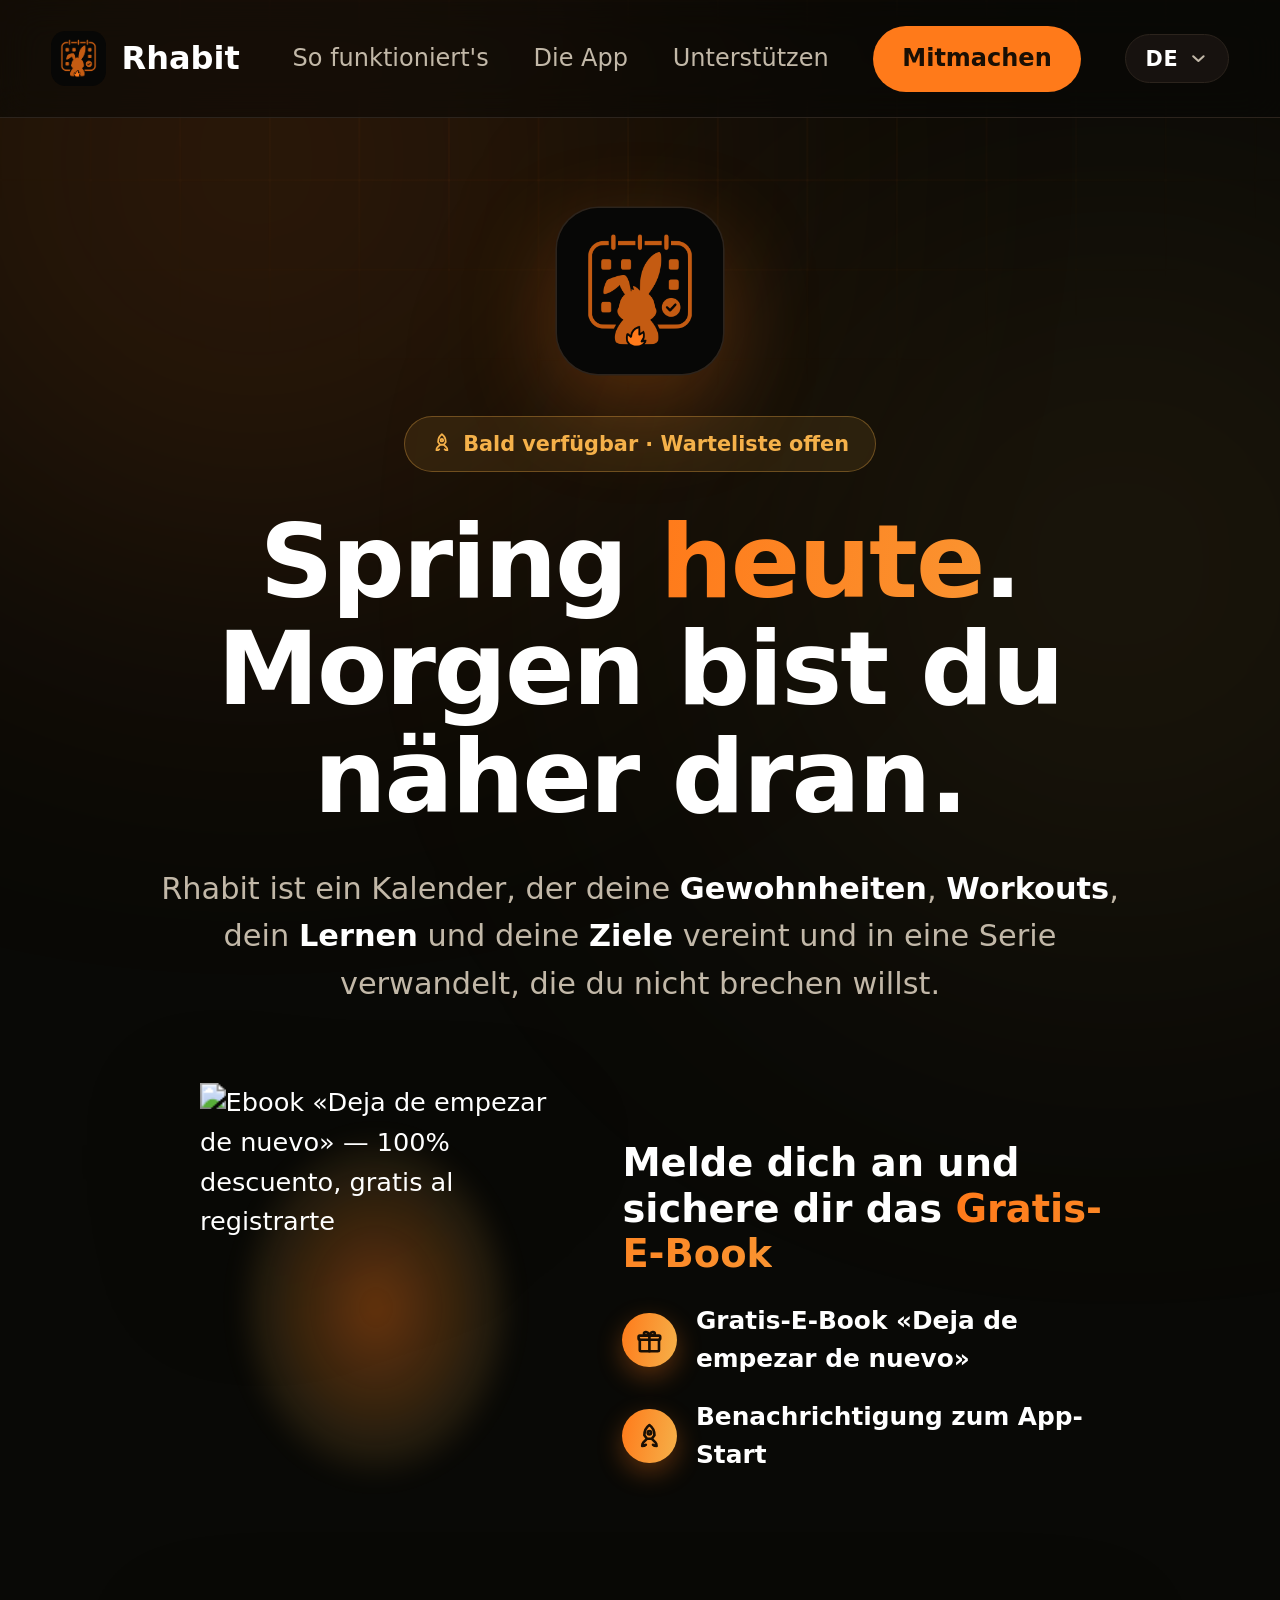
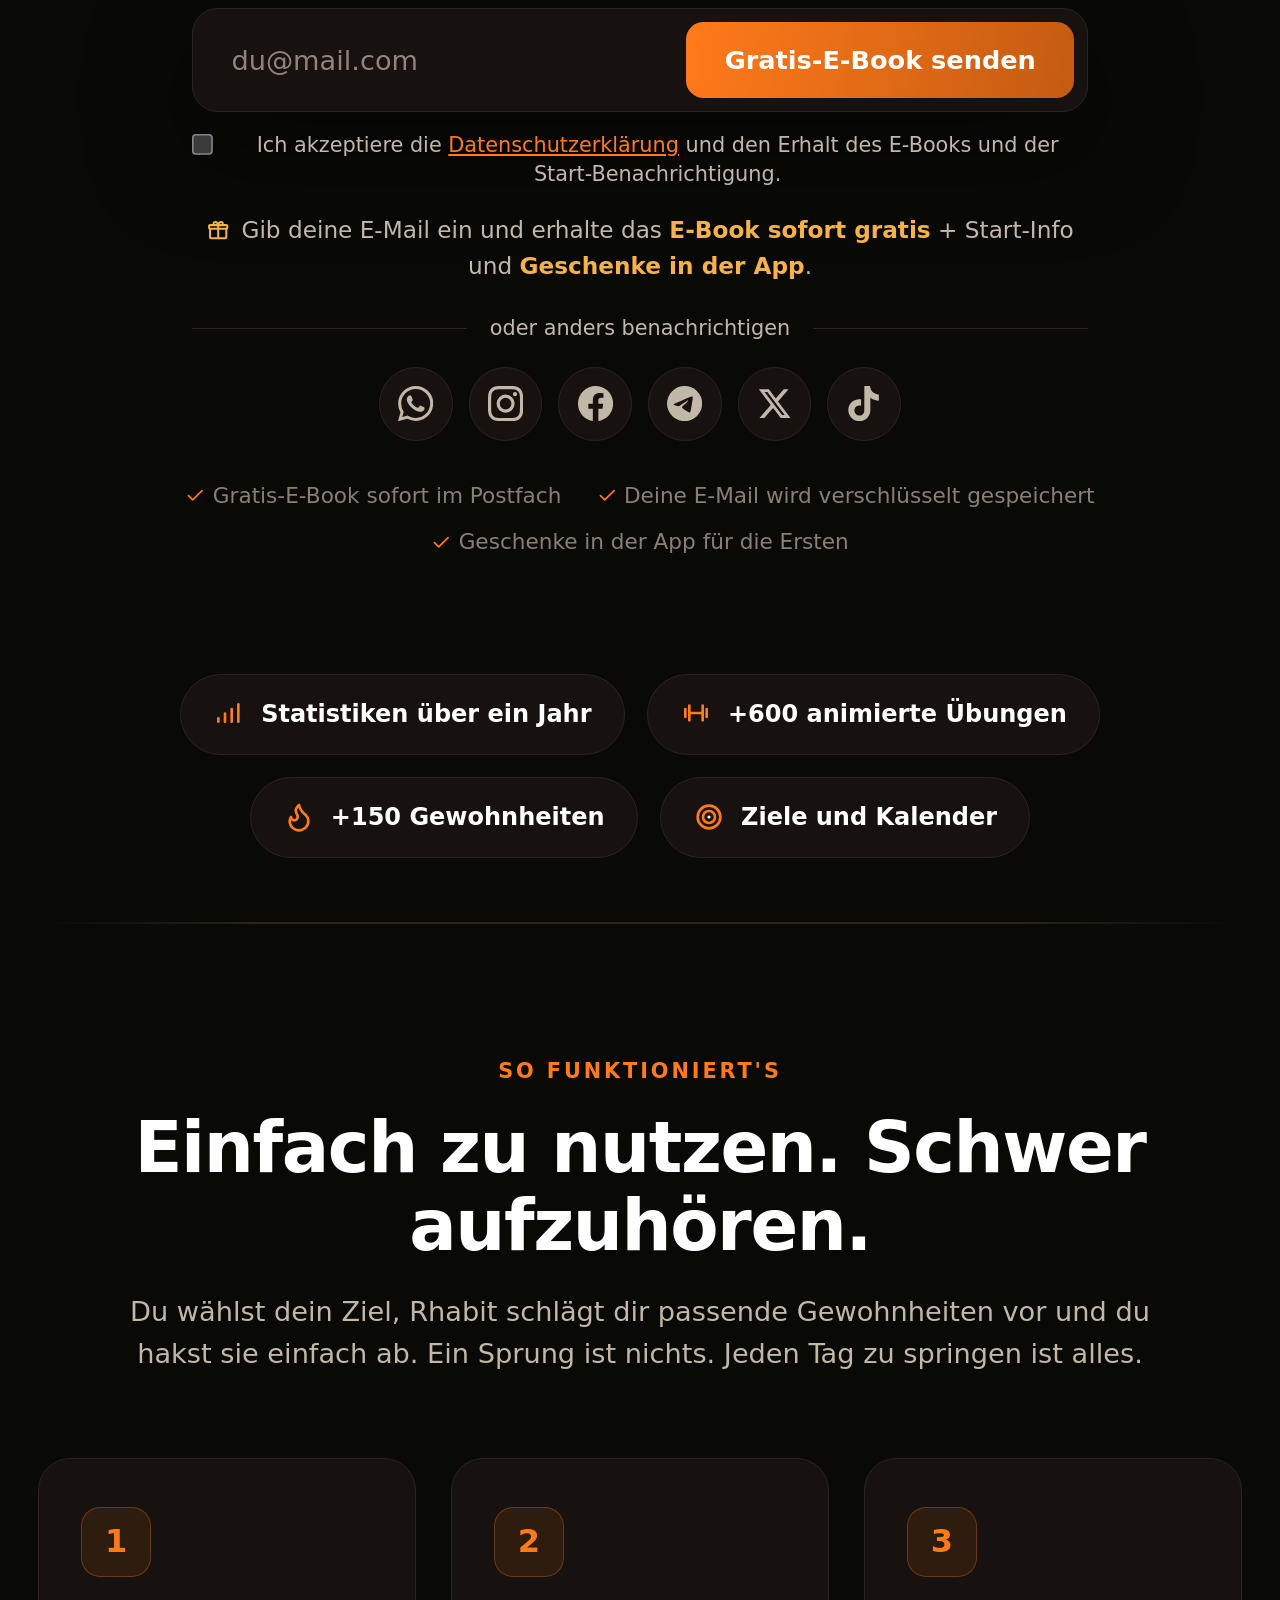
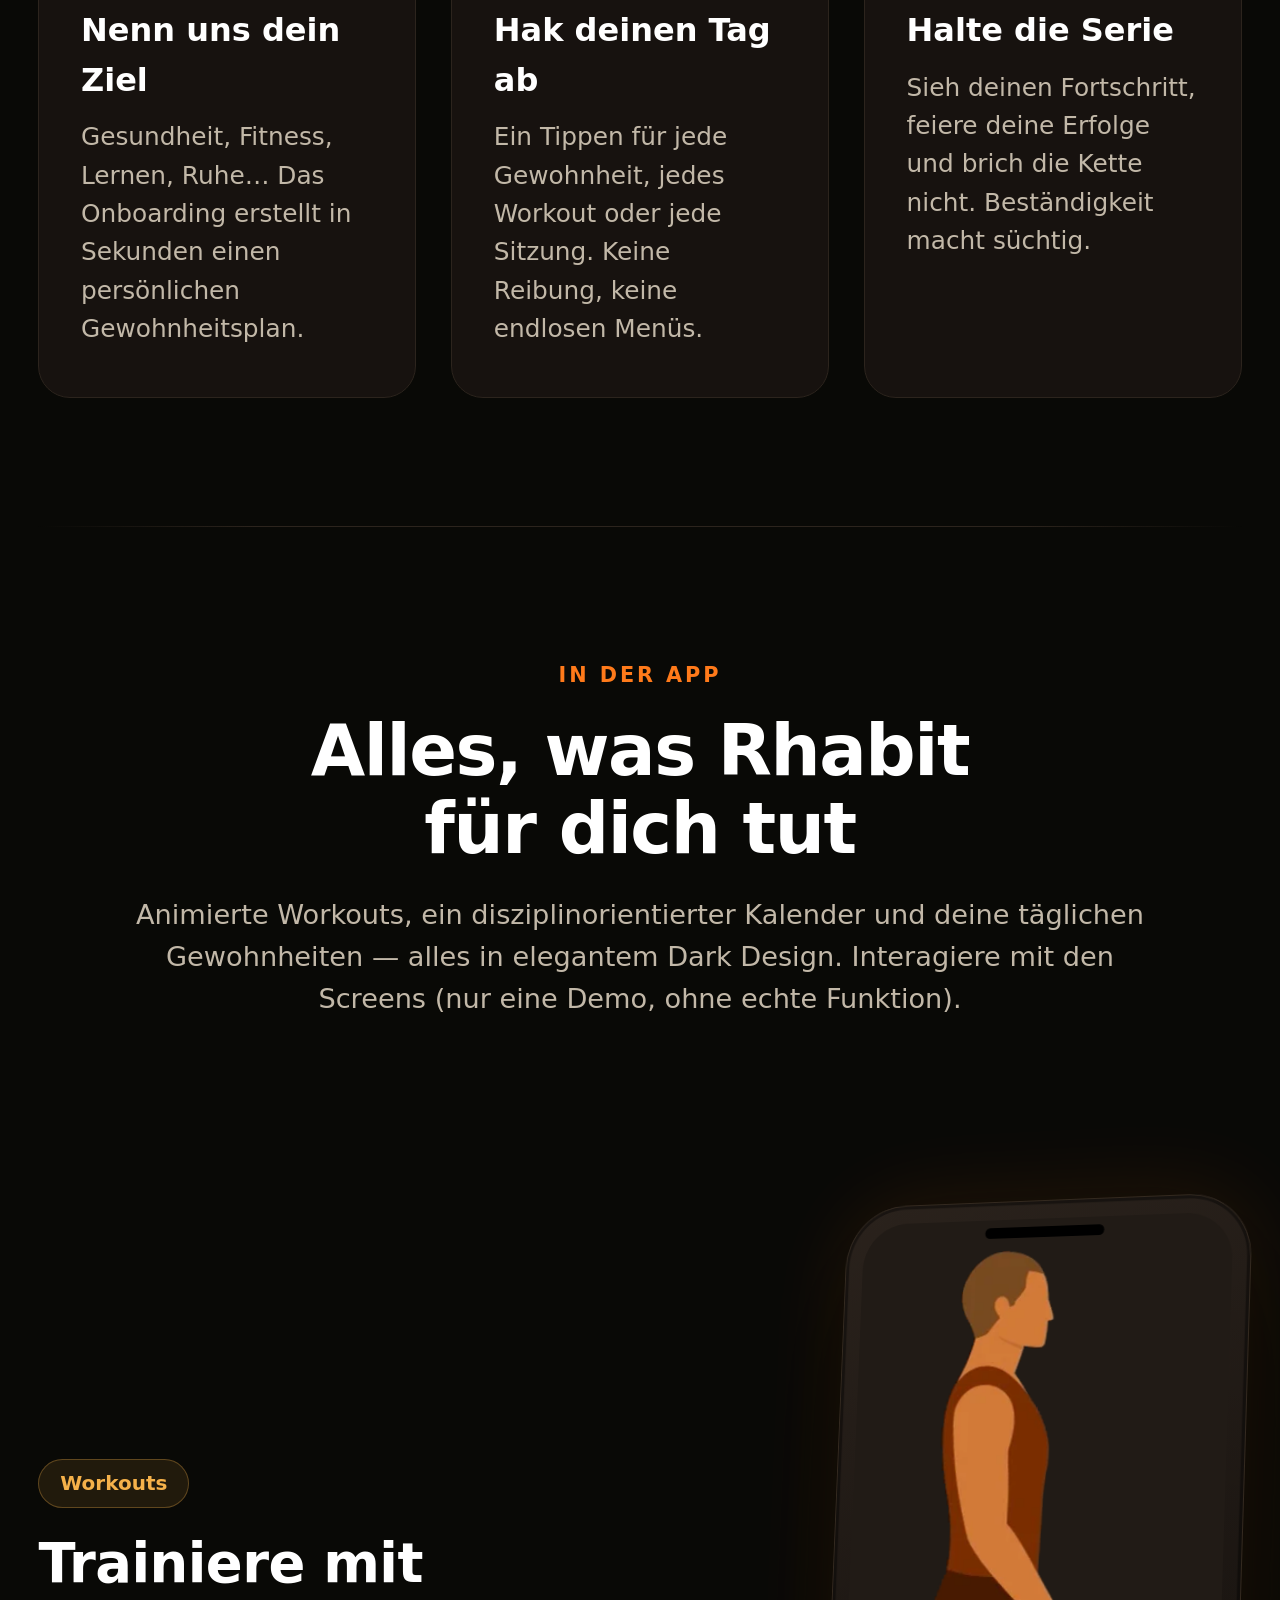
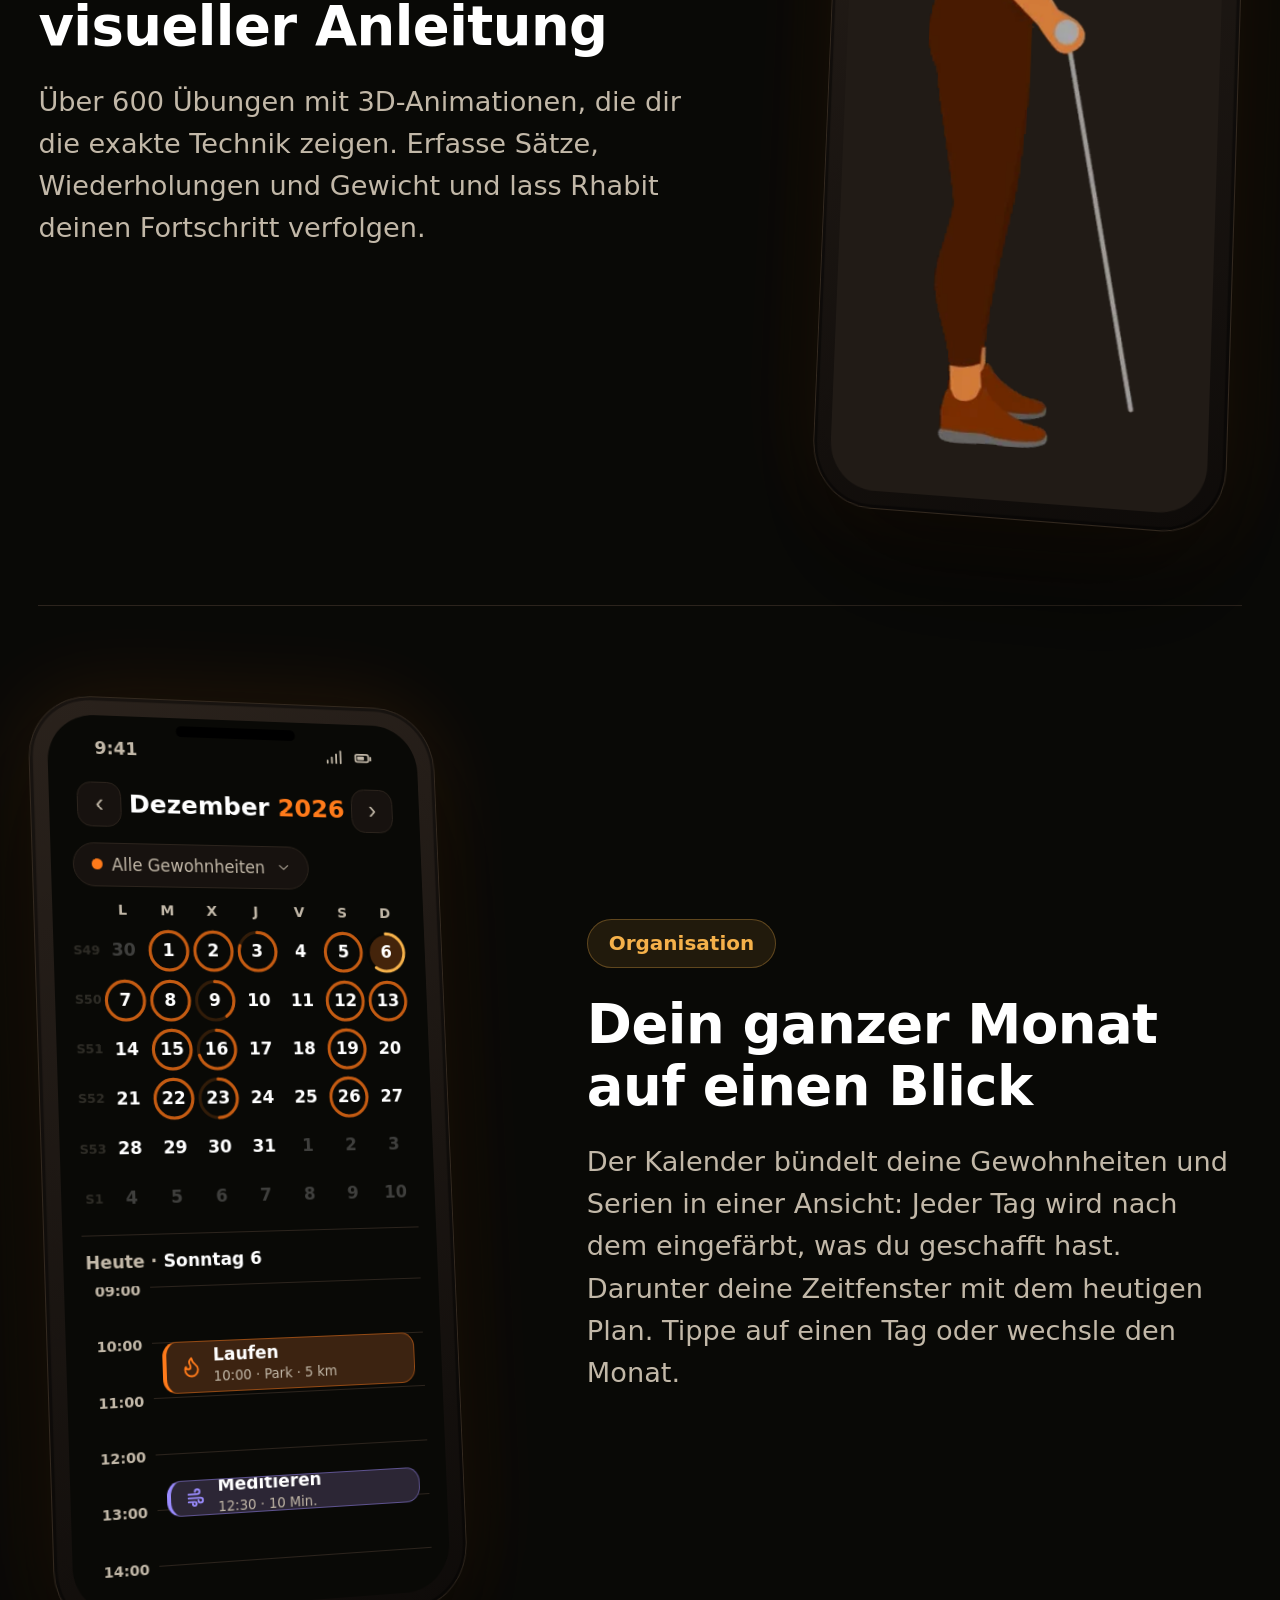
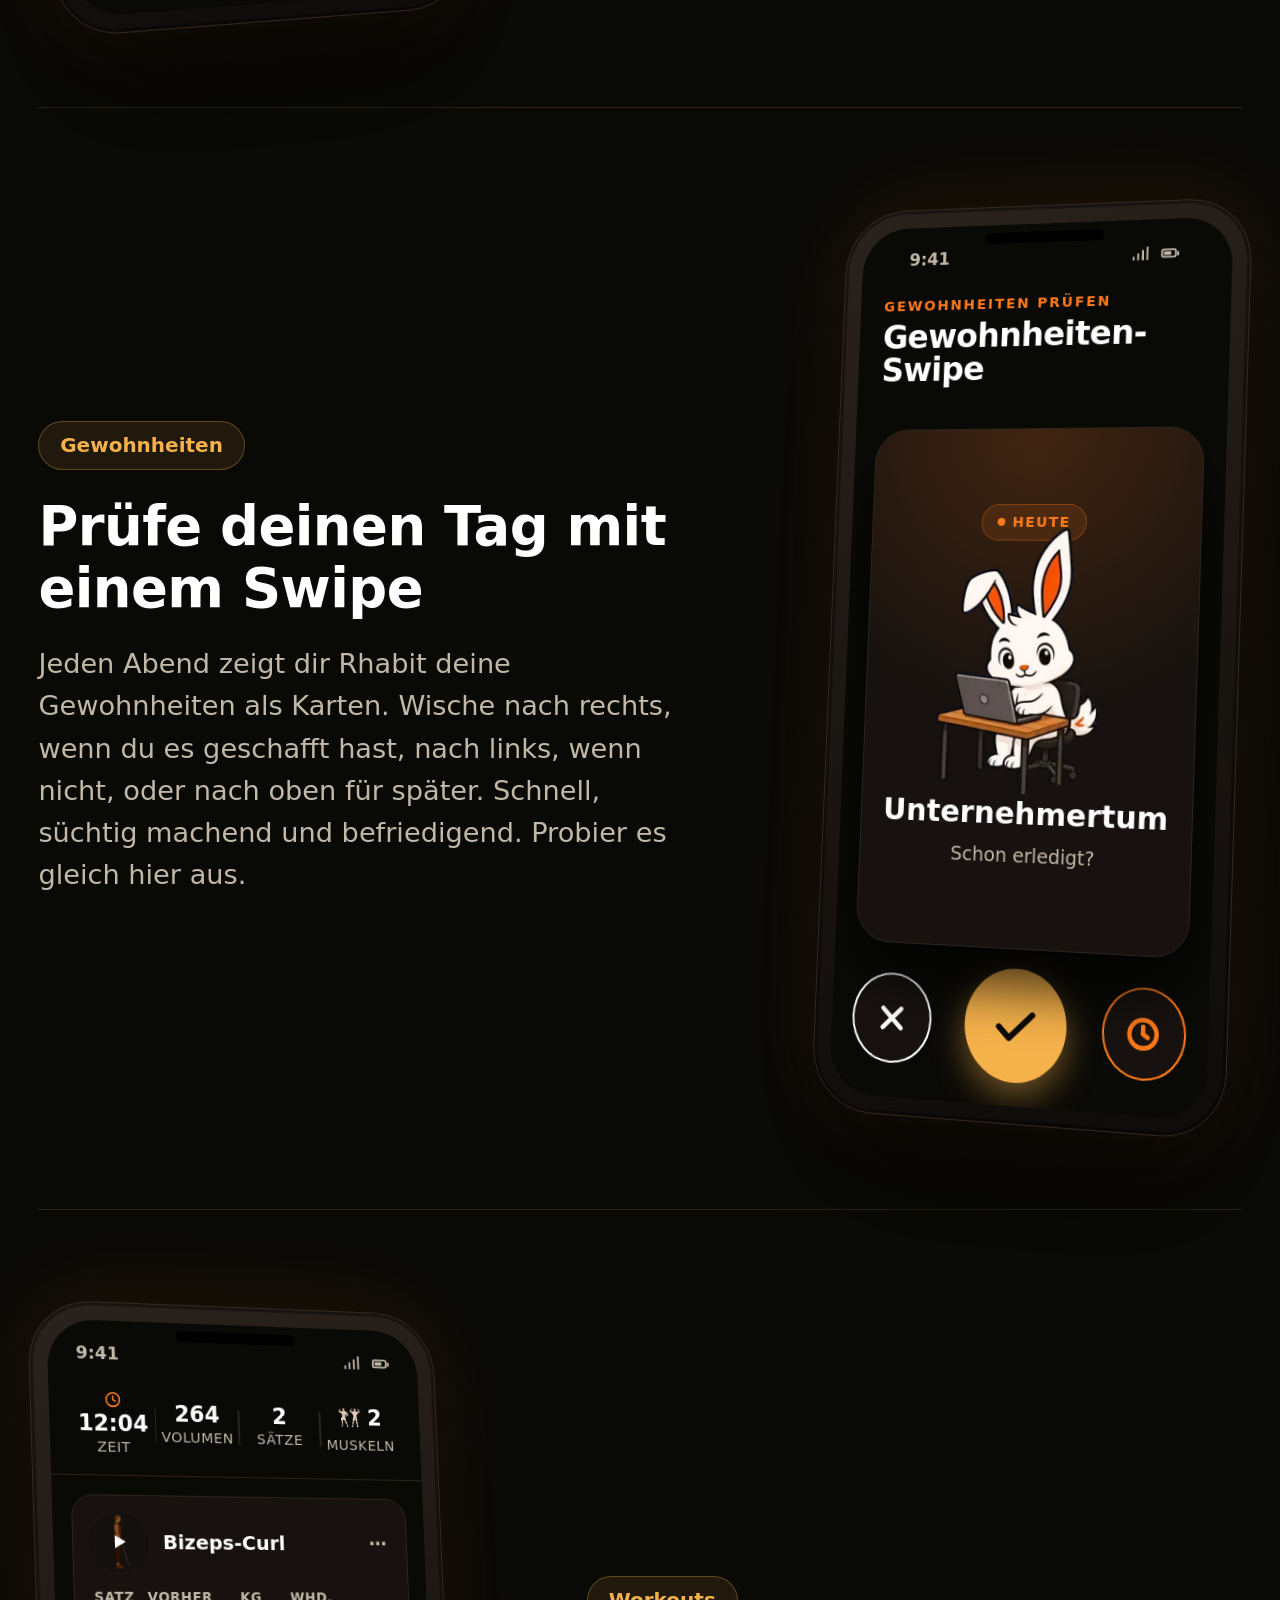
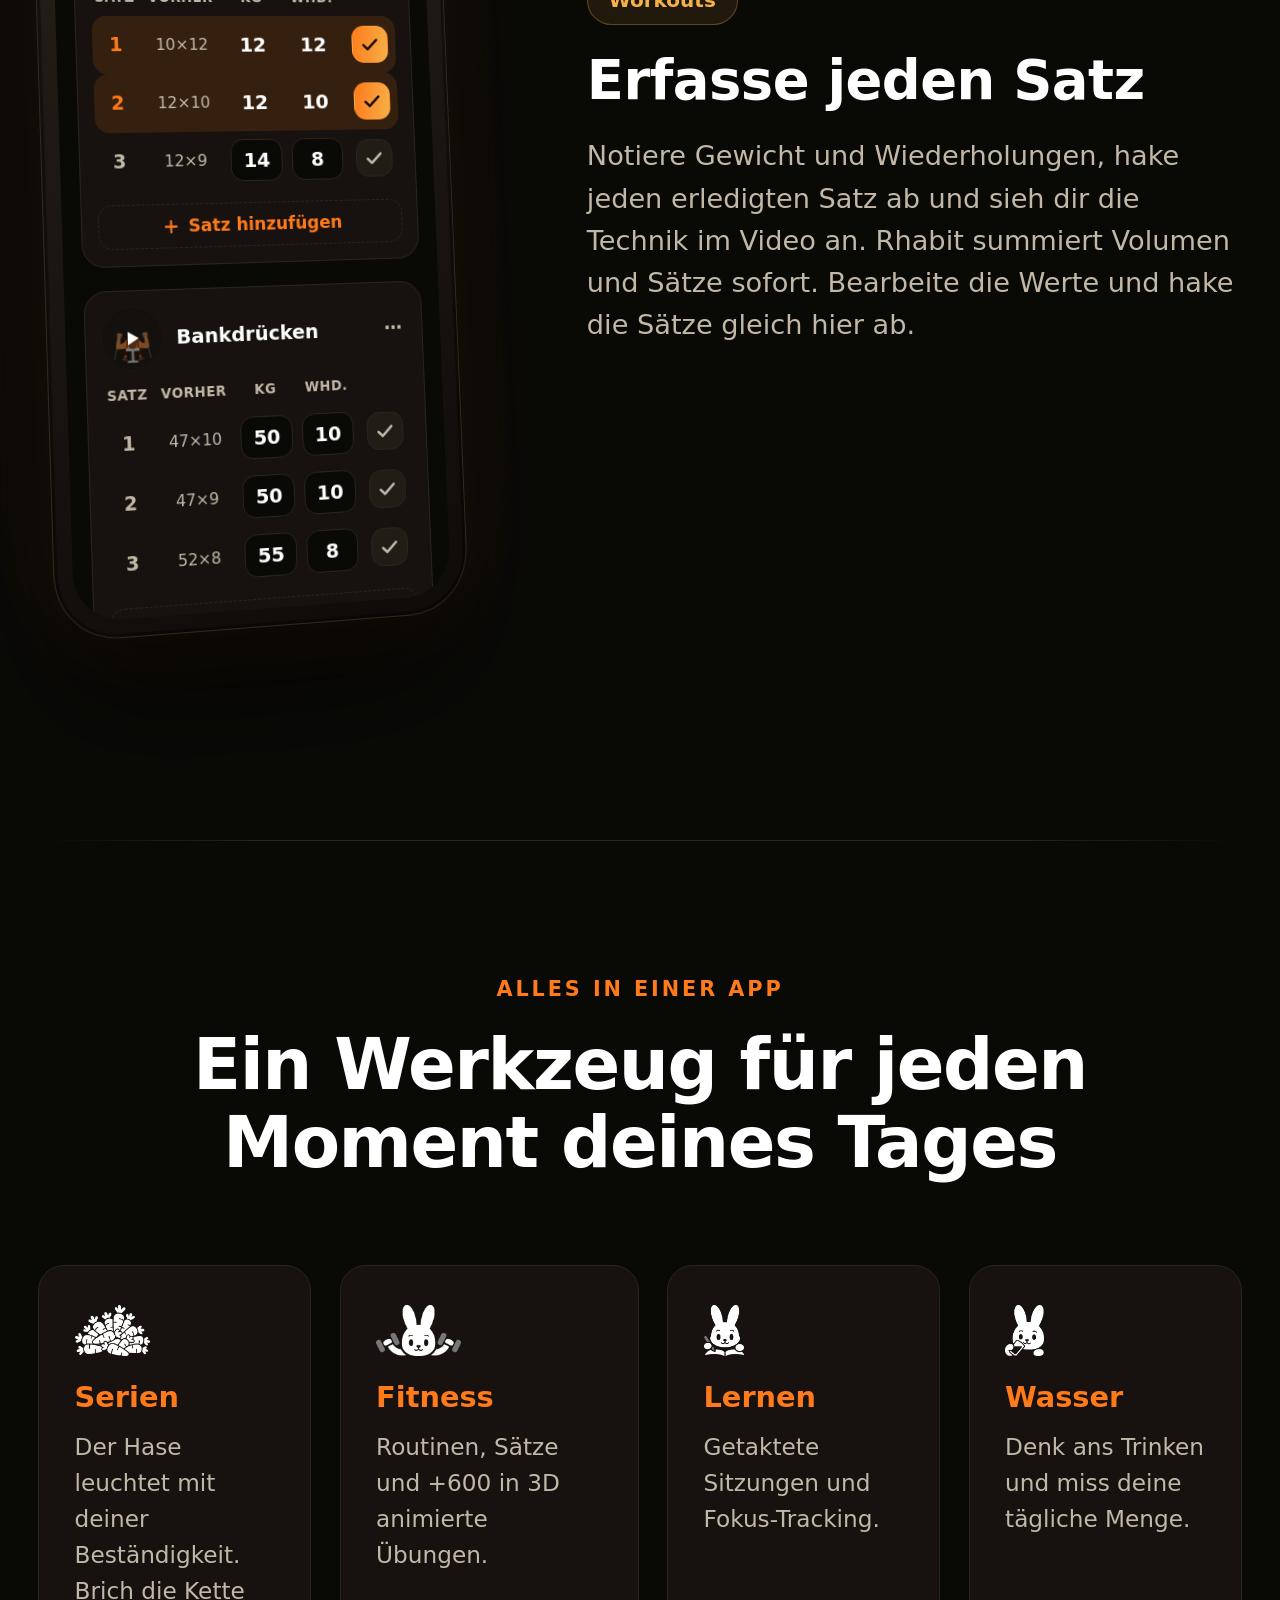
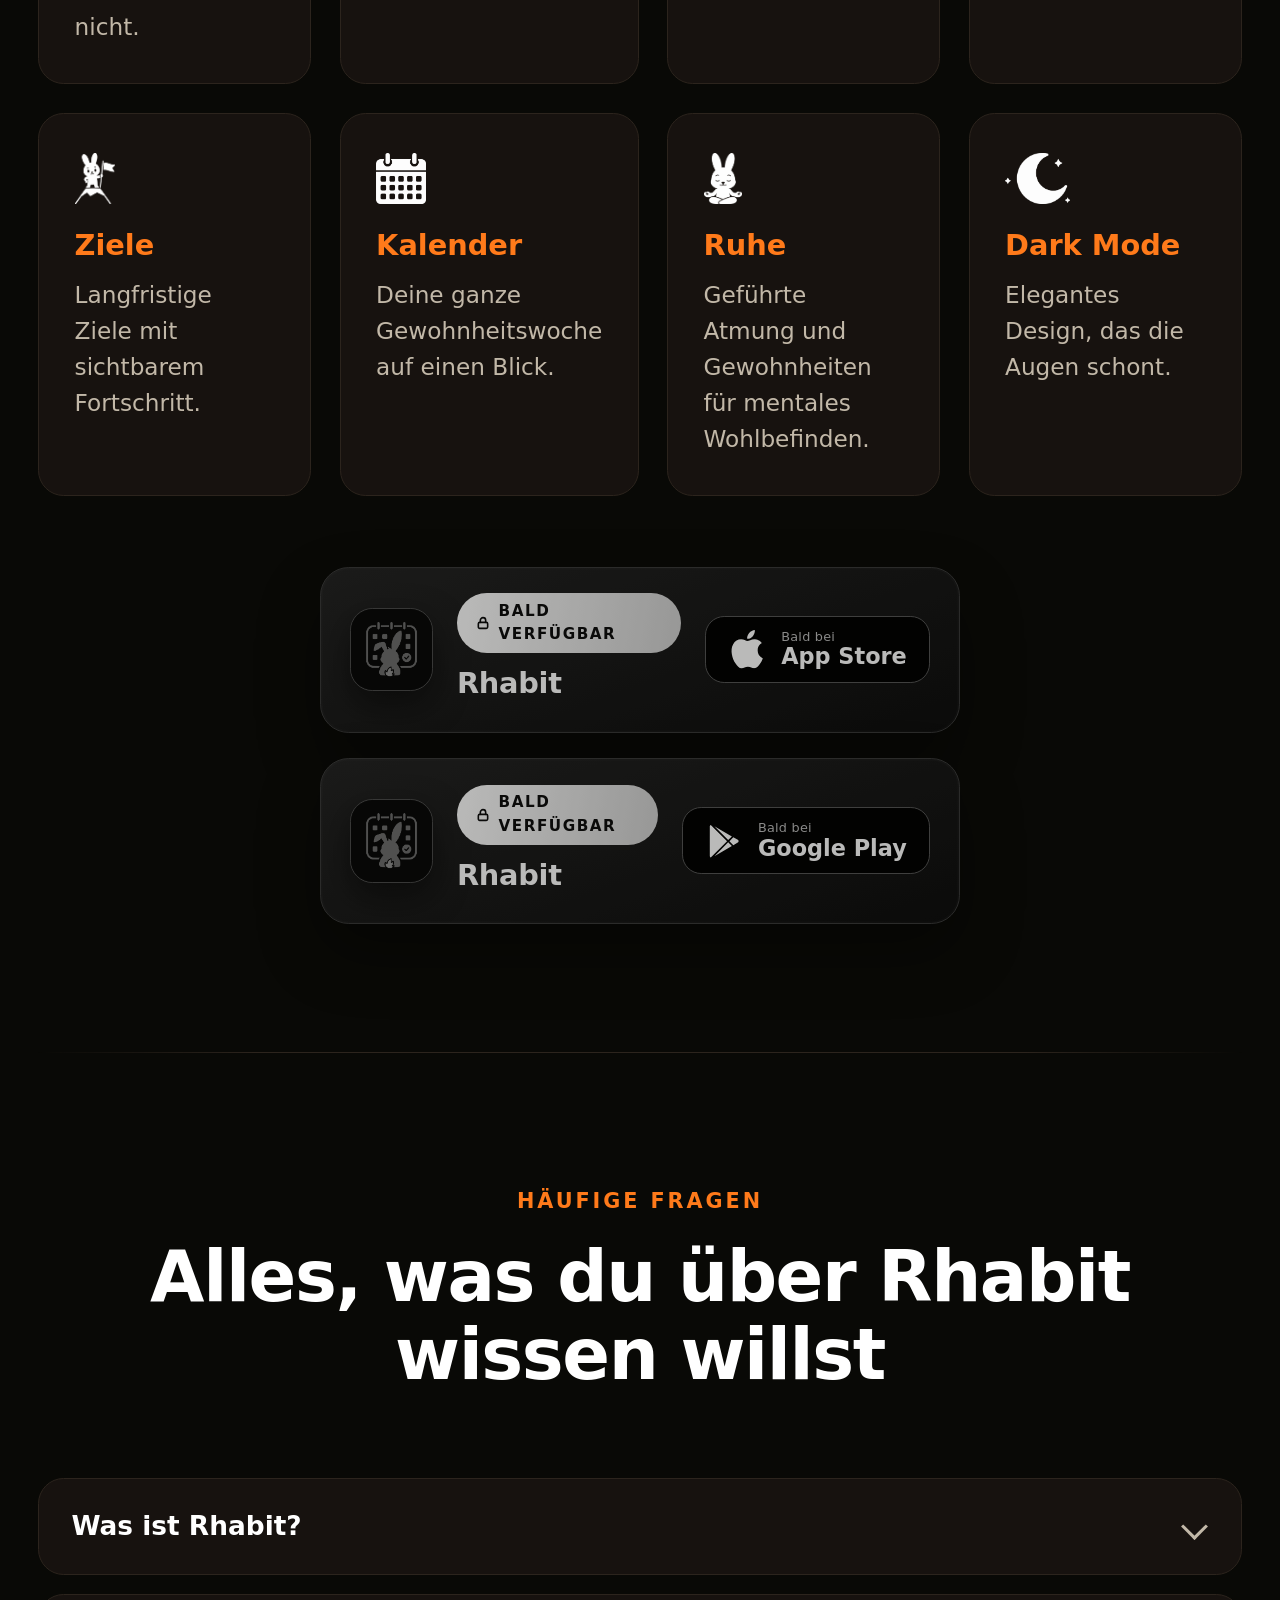
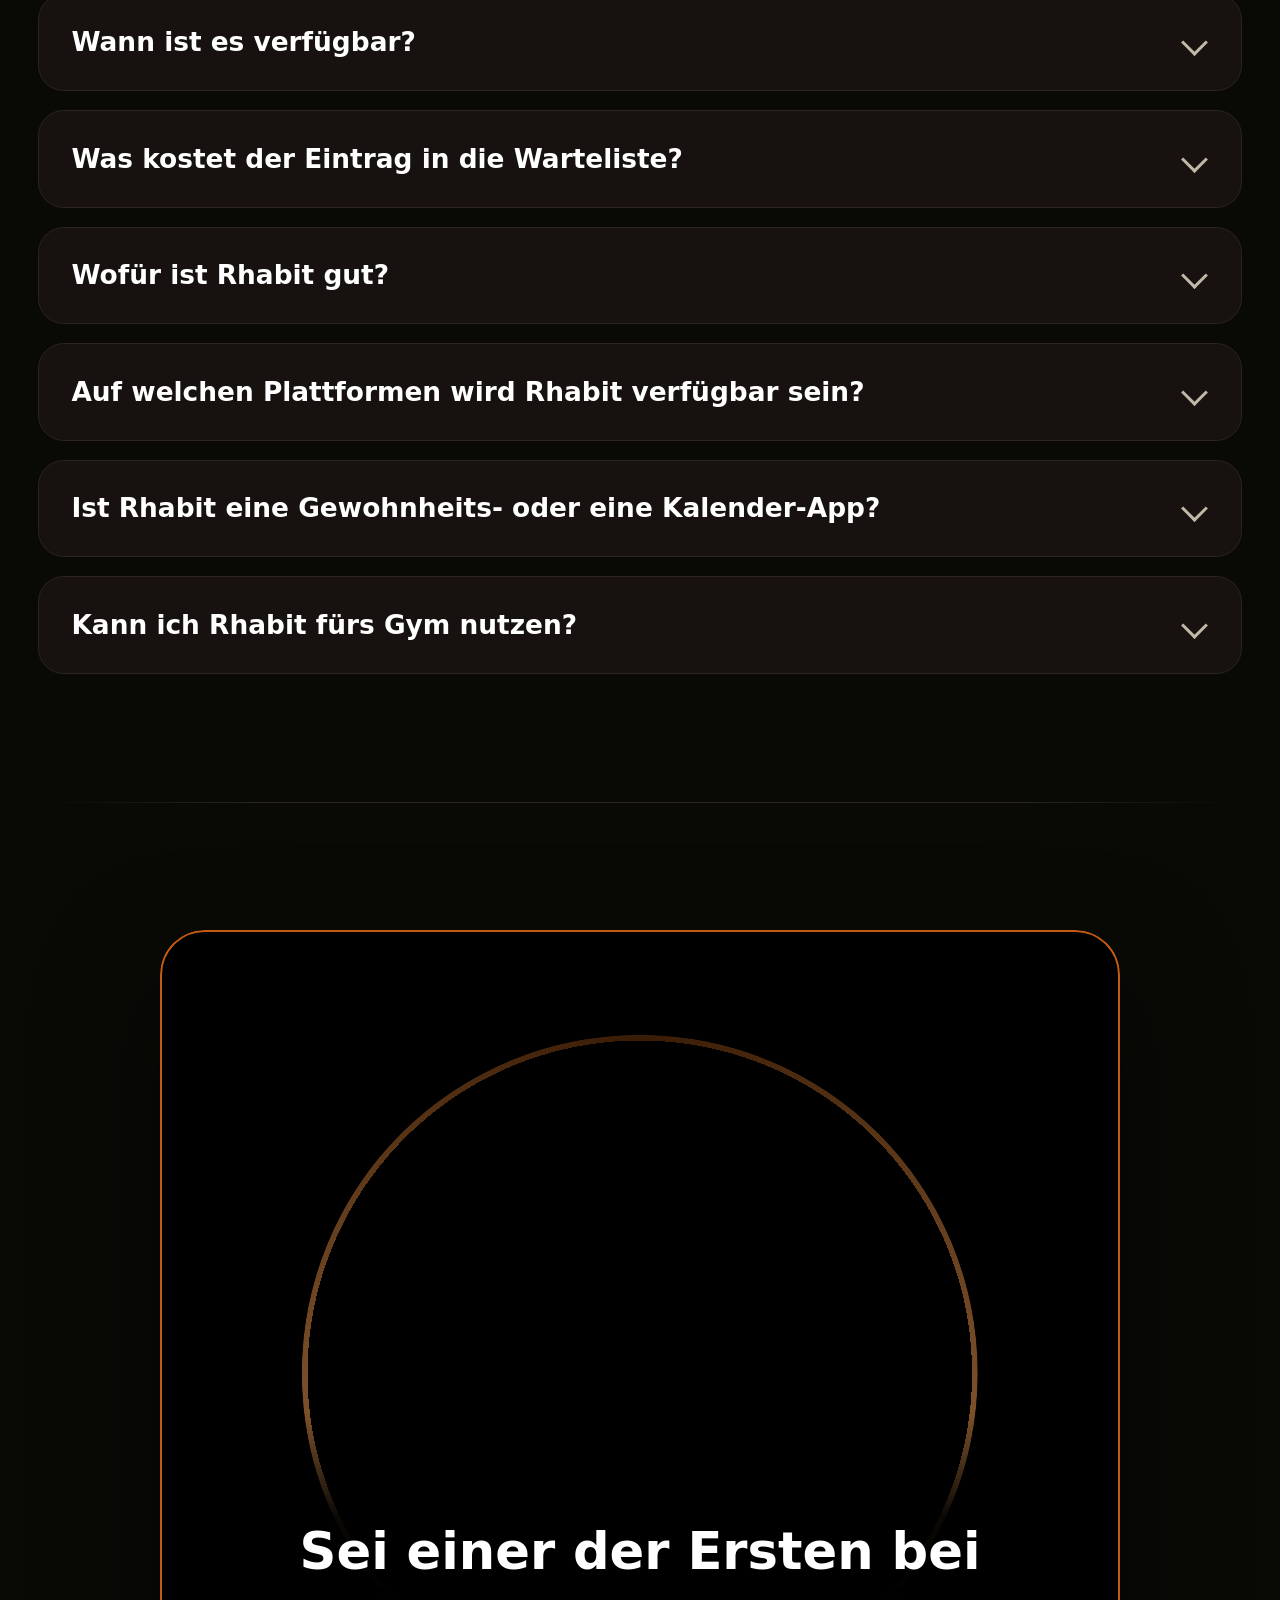
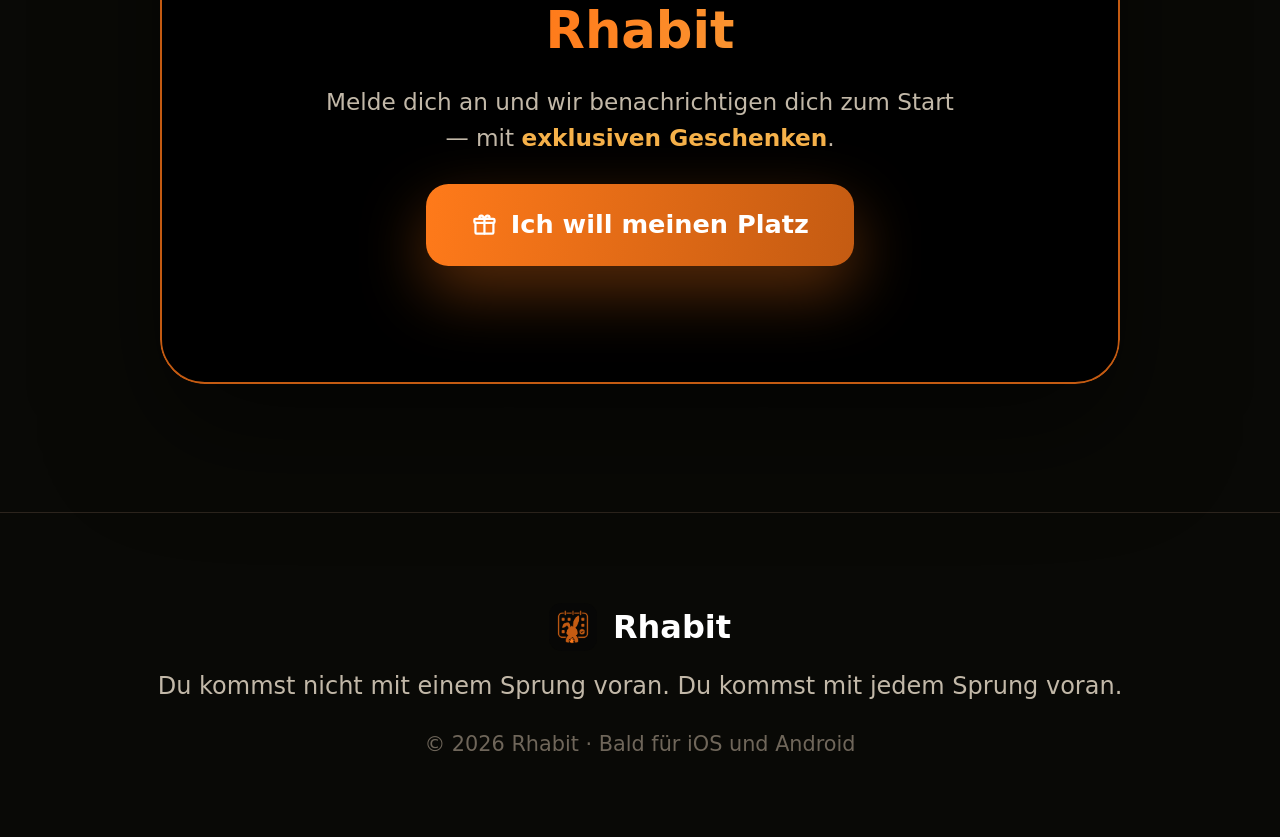
==== commit e32fda6b: "Ebook: tarjeta minimalista con portada nueva (100% dcto + precio incrustados), libro flotante animad" ====
--- a/de/index.html
+++ b/de/index.html
@@ -352,26 +352,17 @@
           <strong>estudio</strong> y <strong>metas</strong>, y los convierte en una racha que no querrás romper.
         </p>
 
-        <!-- OFERTA EBOOK (estilo tienda) -->
+        <!-- OFERTA EBOOK -->
         <div class="ebook" id="ebook">
           <div class="ebook__media">
-            <img src="/assets/ebook.png" alt="Ebook «Deja de empezar de nuevo»" class="ebook__cover" width="240" height="312" decoding="async" />
+            <img src="/assets/ebook.png" alt="Ebook «Deja de empezar de nuevo» — 100% descuento, gratis al registrarte" class="ebook__cover" width="300" height="382" decoding="async" />
           </div>
           <div class="ebook__info">
-            <span class="ebook__tag" data-i18n="ebook.tag">Gratis al registrarte</span>
-            <h2 class="ebook__title">Deja de empezar de nuevo</h2>
-            <p class="ebook__sub" data-i18n="ebook.sub">Cómo crear hábitos que realmente puedas mantener</p>
-            <div class="ebook__rating">
-              <span class="ebook__stars" aria-hidden="true">★★★★★</span>
-              <span class="ebook__meta" data-i18n="ebook.meta">4,9 · Guía en PDF · Descarga inmediata</span>
-            </div>
-            <div class="ebook__price">
-              <span class="ebook__off">-100%</span>
-              <span class="ebook__now" data-i18n="ebook.free">GRATIS</span>
-              <span class="ebook__was"><span data-i18n="ebook.listlabel">Precio de lista</span> <s>19,99&nbsp;€</s></span>
-            </div>
-            <p class="ebook__deal" data-i18n-html="ebook.deal">Deja tu correo y <strong>recibes el ebook gratis al instante</strong> + aviso y <strong>regalos en la app</strong> cuando lancemos.</p>
-            <a href="#email" class="ebook__cta" data-i18n="ebook.cta">Conseguirlo gratis</a>
+            <h2 class="ebook__title" data-i18n-html="ebook.title">Regístrate y llévate el <span class="grad">ebook gratis</span></h2>
+            <ul class="ebook__perks">
+              <li><span class="ebook__ic"><svg class="ico" aria-hidden="true" focusable="false"><use href="#i-gift"/></svg></span> <span data-i18n="ebook.perk1">Ebook «Deja de empezar de nuevo» gratis</span></li>
+              <li><span class="ebook__ic"><svg class="ico" aria-hidden="true" focusable="false"><use href="#i-rocket"/></svg></span> <span data-i18n="ebook.perk2">Aviso del lanzamiento de la app</span></li>
+            </ul>
           </div>
         </div>
 
--- a/styles.css
+++ b/styles.css
@@ -219,52 +219,52 @@
   margin-top:24px;font-size:13.5px;color:#8a8072;
 }
 
-/* ---------- Oferta ebook (estilo tienda) ---------- */
+/* ---------- Oferta ebook (minimal + libro flotante) ---------- */
 .ebook{
-  width:100%;max-width:560px;margin:30px auto 0;
-  display:flex;gap:22px;align-items:center;text-align:left;
-  background:linear-gradient(180deg,#ffffff,#f4f1ec);
-  border:1px solid var(--border);border-radius:18px;
-  padding:20px 22px;box-shadow:0 26px 60px rgba(0,0,0,.4);
-}
-.ebook__media{flex:0 0 auto;display:grid;place-items:center}
+  width:100%;max-width:600px;margin:34px auto 0;
+  display:flex;gap:30px;align-items:center;justify-content:center;text-align:left;
+}
+.ebook__media{flex:0 0 auto;position:relative;padding:14px}
+/* Glow cálido detrás del libro */
+.ebook__media::before{
+  content:"";position:absolute;inset:0;z-index:0;border-radius:50%;
+  background:radial-gradient(closest-side,rgba(255,122,26,.38),rgba(245,177,74,.12) 55%,transparent 72%);
+  filter:blur(6px);animation:ebookGlow 4.5s ease-in-out infinite;
+}
 .ebook__cover{
-  width:130px;height:auto;border-radius:4px;
-  box-shadow:0 14px 28px rgba(0,0,0,.28);transform:rotate(-2deg);
-}
-.ebook__info{flex:1 1 auto;min-width:0;color:#1a140d}
-.ebook__tag{
-  display:inline-block;font-size:11.5px;font-weight:800;letter-spacing:.04em;text-transform:uppercase;
-  color:#1a0f04;background:linear-gradient(100deg,var(--accent),var(--gold));
-  padding:4px 10px;border-radius:999px;
-}
-.ebook__title{font-size:20px;line-height:1.2;margin:10px 0 2px;color:#141414;font-weight:800}
-.ebook__sub{font-size:13.5px;color:#5c5348;margin:0 0 8px}
-.ebook__rating{display:flex;align-items:center;gap:8px;font-size:12.5px;color:#5c5348;margin-bottom:10px}
-.ebook__stars{color:#f5a623;letter-spacing:1px;font-size:14px}
-.ebook__price{display:flex;align-items:baseline;gap:10px;flex-wrap:wrap;margin-bottom:10px}
-.ebook__off{
-  background:#cc0c39;color:#fff;font-weight:800;font-size:13px;
-  padding:2px 8px;border-radius:5px;
-}
-.ebook__now{color:#0f7b0f;font-weight:900;font-size:24px;line-height:1}
-.ebook__was{font-size:12.5px;color:#7a7166}
-.ebook__was s{color:#9a9084}
-.ebook__deal{font-size:13.5px;line-height:1.45;color:#4a4238;margin-bottom:14px}
-.ebook__deal strong{color:#141414}
-.ebook__cta{
-  display:inline-block;background:linear-gradient(180deg,#ffd35c,#f7a30a);
-  color:#1a0f04;font-weight:800;font-size:14.5px;
-  padding:10px 22px;border-radius:999px;border:1px solid #e08c00;
-  box-shadow:0 8px 18px rgba(247,163,10,.35);transition:filter .15s var(--ease),transform .1s var(--ease);
-}
-.ebook__cta:hover{filter:brightness(1.05)}
-.ebook__cta:active{transform:scale(.97)}
-@media(max-width:520px){
-  .ebook{flex-direction:column;text-align:center;gap:16px;padding:22px 18px}
-  .ebook__info{text-align:center}
-  .ebook__rating,.ebook__price{justify-content:center}
-  .ebook__cover{width:150px}
+  position:relative;z-index:1;width:220px;height:auto;
+  filter:drop-shadow(0 26px 34px rgba(0,0,0,.55));
+  animation:ebookFloat 5s ease-in-out infinite;transform-origin:center;
+}
+.ebook__info{flex:0 1 300px;min-width:0}
+.ebook__title{font-size:24px;line-height:1.18;font-weight:800;margin-bottom:16px}
+.ebook__perks{list-style:none;display:flex;flex-direction:column;gap:12px}
+.ebook__perks li{
+  display:flex;align-items:center;gap:12px;font-size:15.5px;font-weight:600;color:var(--text);
+}
+.ebook__ic{
+  flex:0 0 auto;width:34px;height:34px;border-radius:50%;display:grid;place-items:center;color:#1a0f04;
+  background:linear-gradient(100deg,var(--accent),var(--gold));box-shadow:0 6px 16px rgba(255,122,26,.32);
+}
+.ebook__ic .ico{width:18px;height:18px;stroke-width:2.2}
+@keyframes ebookFloat{
+  0%,100%{transform:translateY(0) rotate(-2.5deg)}
+  50%{transform:translateY(-14px) rotate(1.5deg)}
+}
+@keyframes ebookGlow{
+  0%,100%{opacity:.7;transform:scale(.97)}
+  50%{opacity:1;transform:scale(1.05)}
+}
+@media(max-width:560px){
+  .ebook{flex-direction:column;gap:14px;text-align:center;margin-top:26px}
+  .ebook__cover{width:190px}
+  .ebook__info{flex:1 1 auto}
+  .ebook__perks li{justify-content:center;text-align:left}
+  .ebook__title{font-size:21px;margin-bottom:14px}
+}
+@media(prefers-reduced-motion:reduce){
+  .ebook__cover{animation:none;transform:rotate(-2deg)}
+  .ebook__media::before{animation:none}
 }
 
 /* ---------- Strip ---------- */
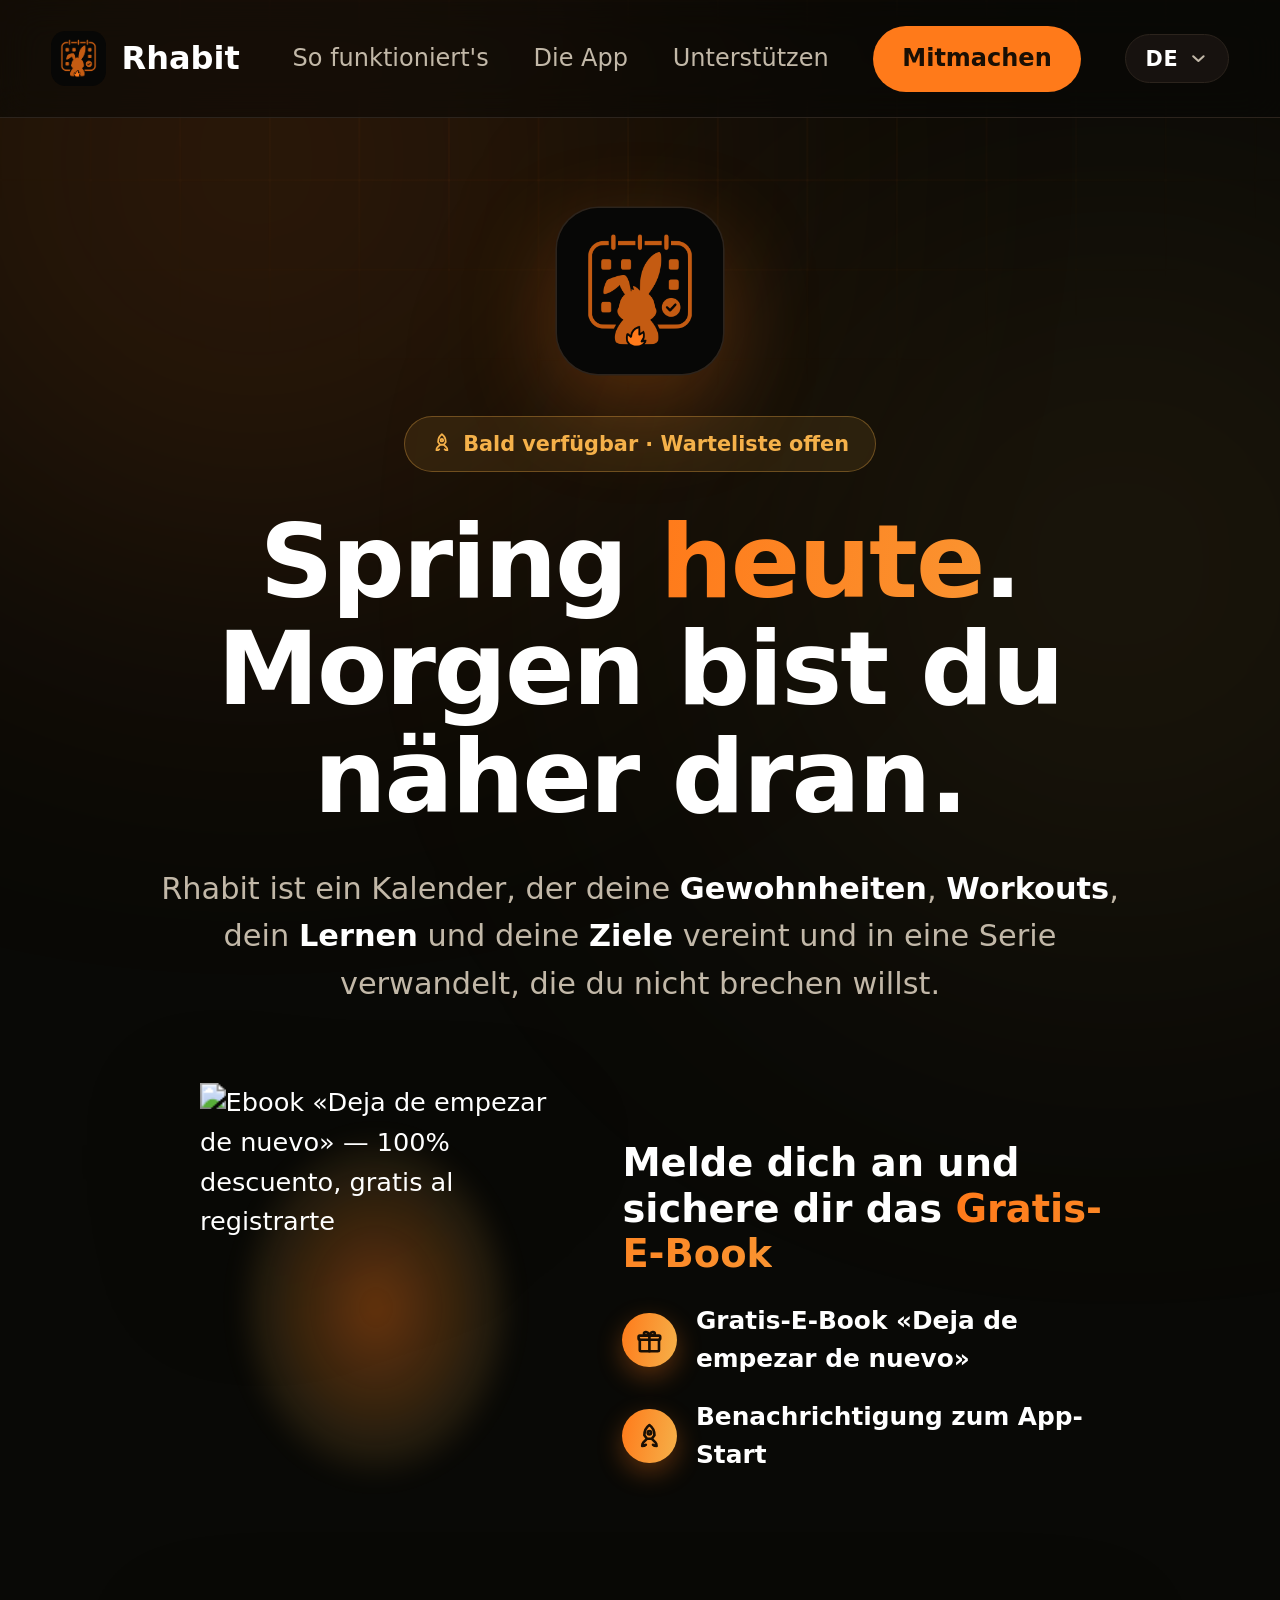
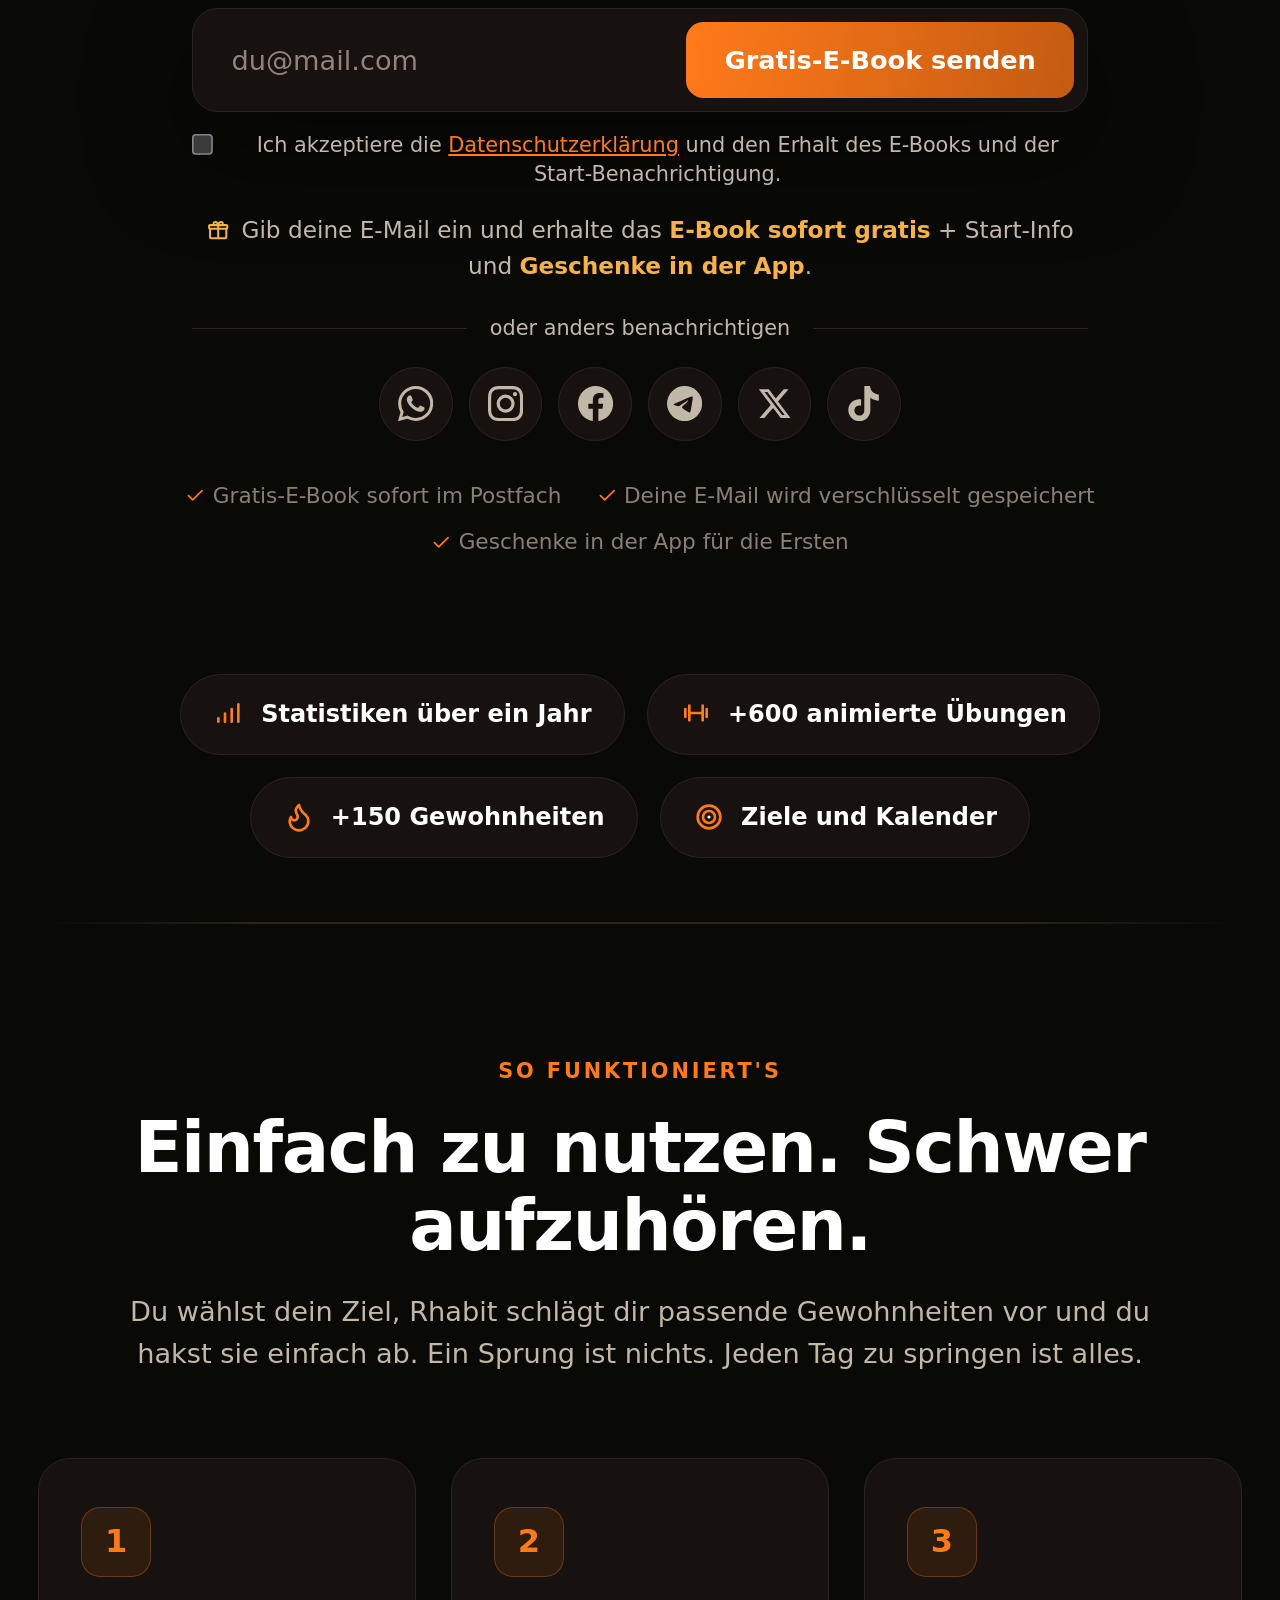
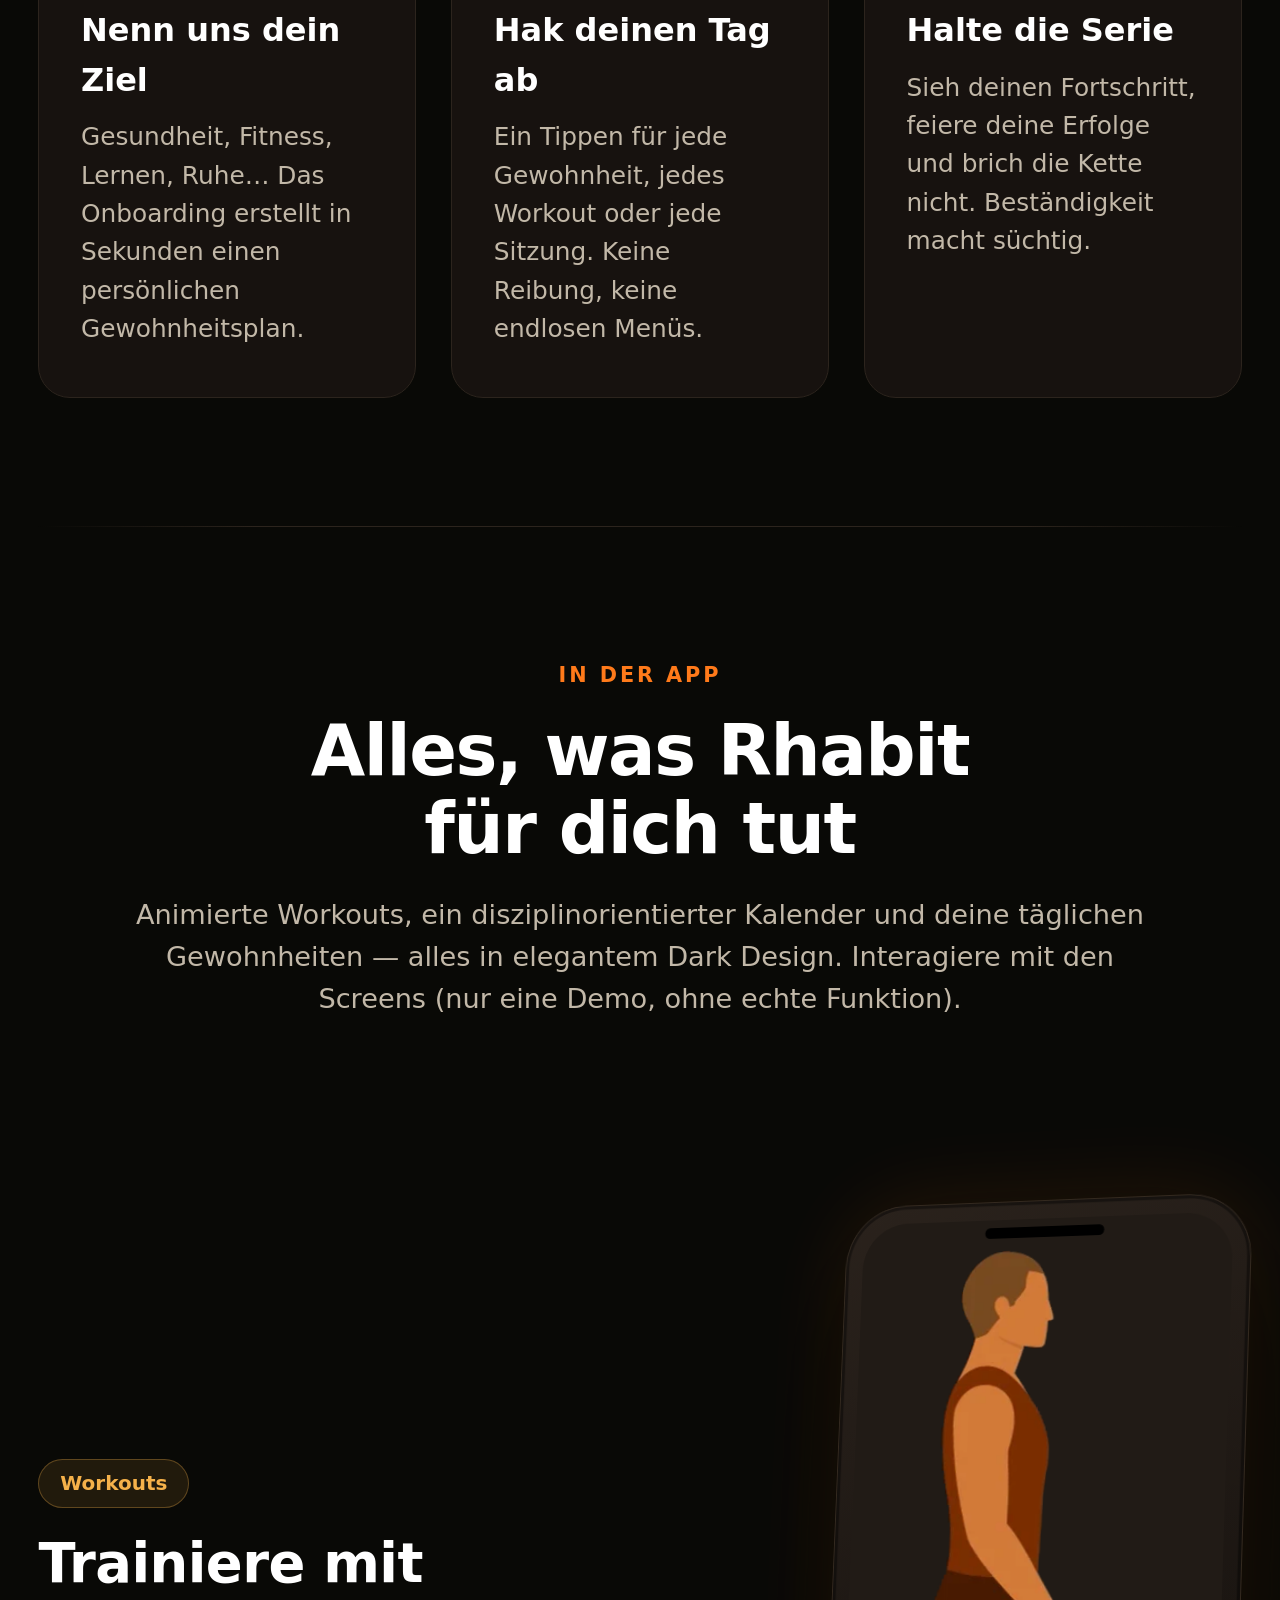
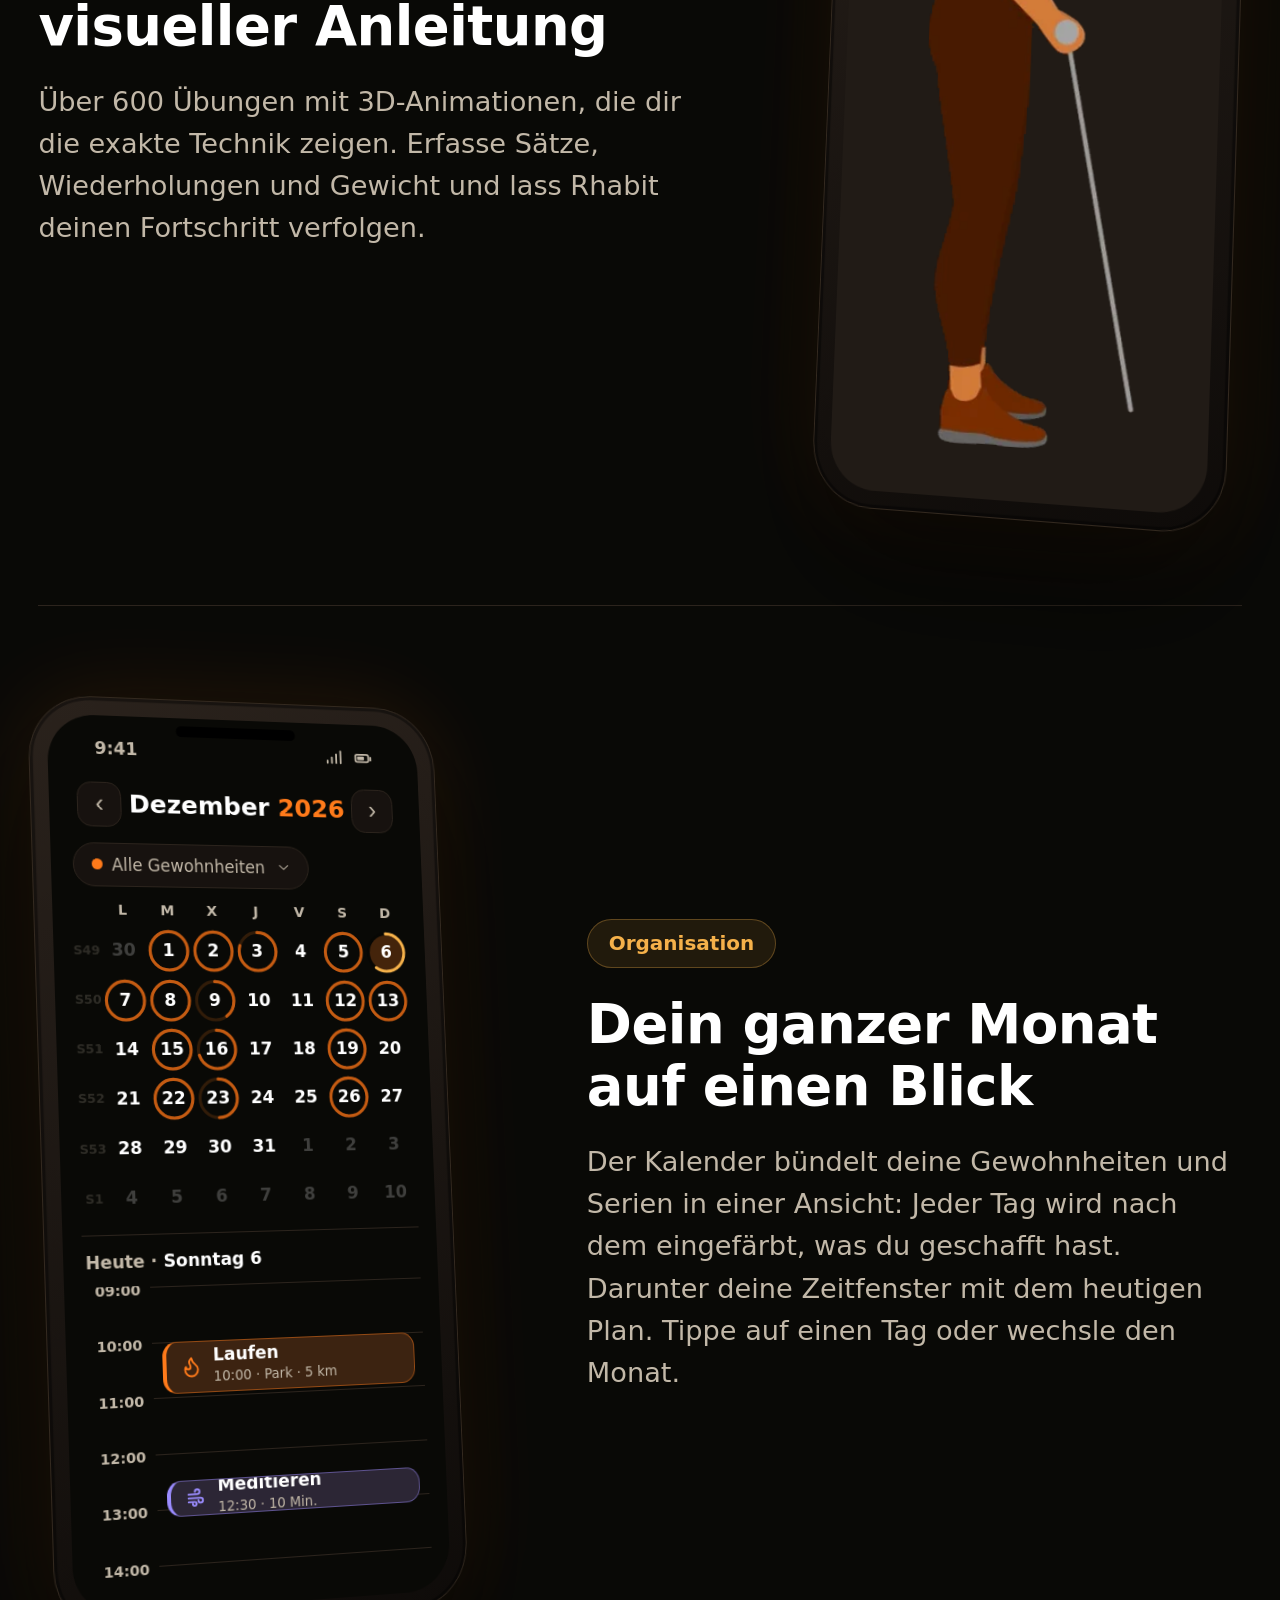
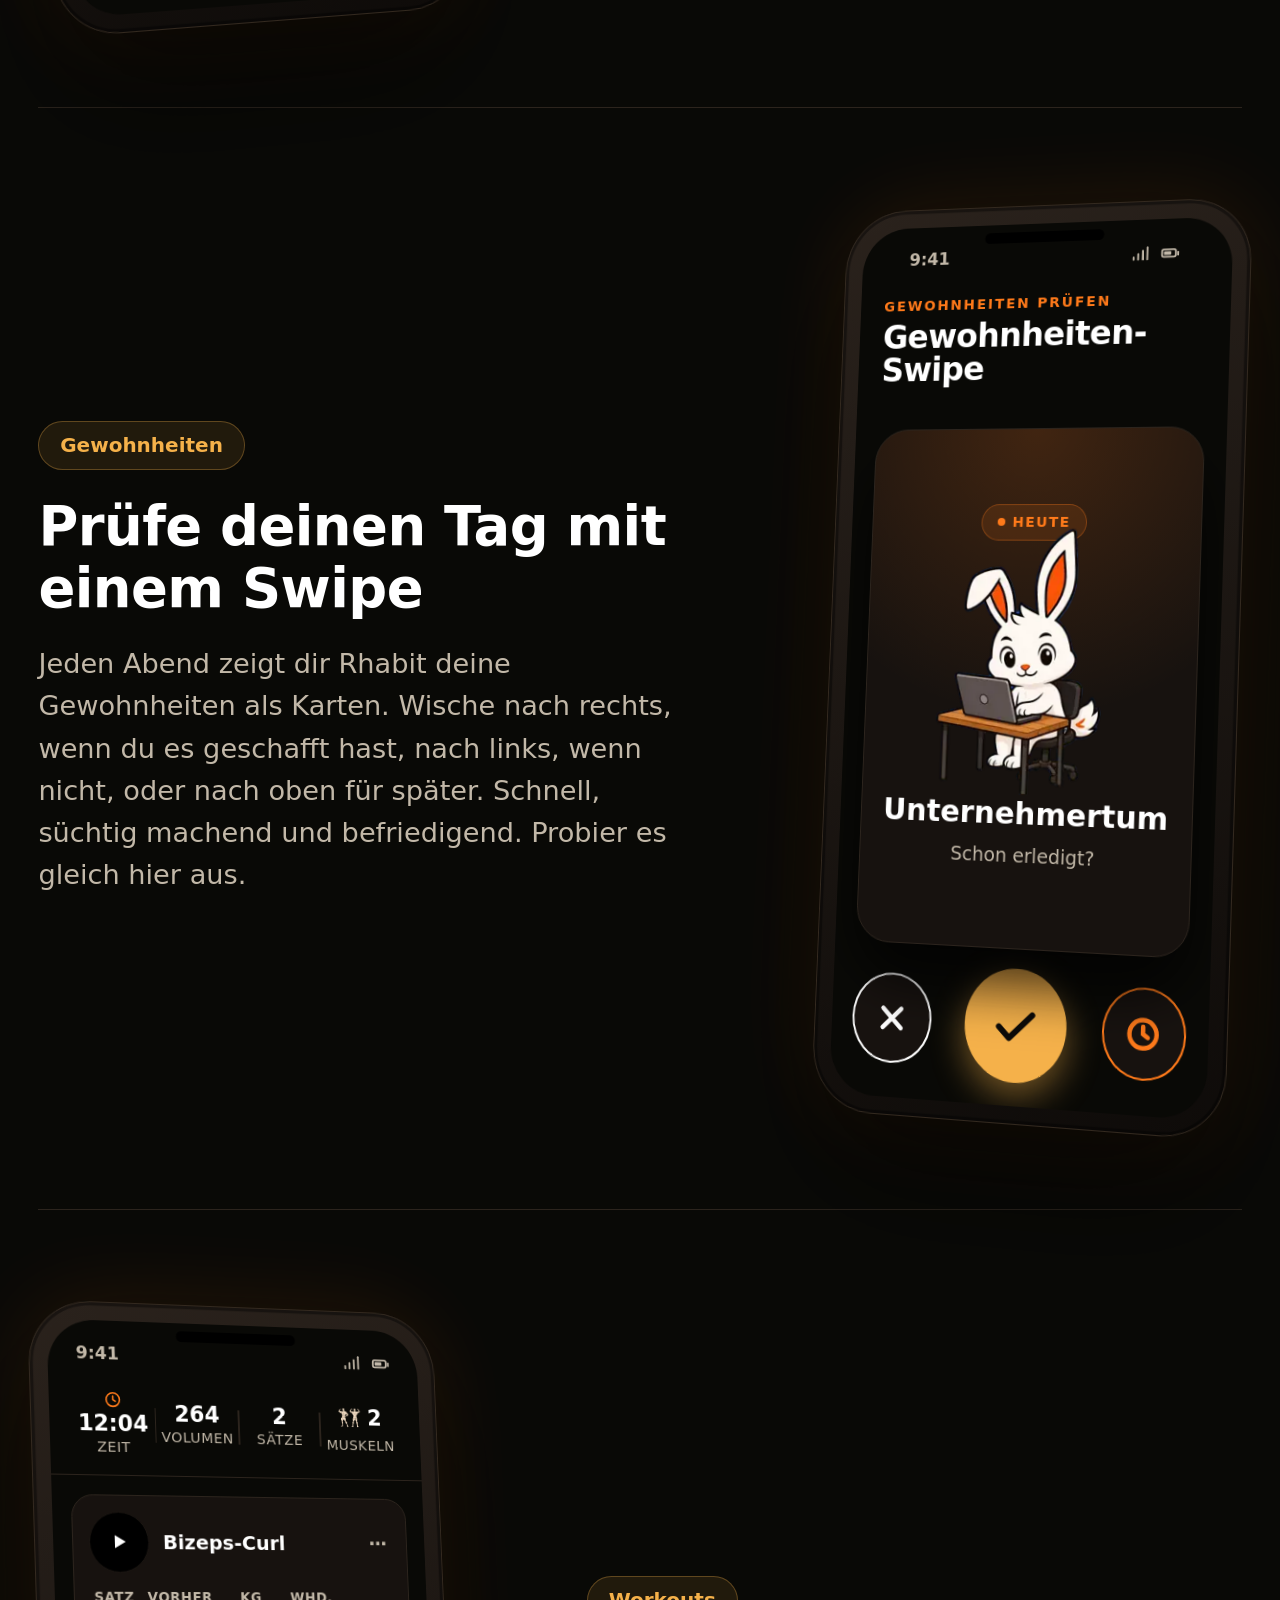
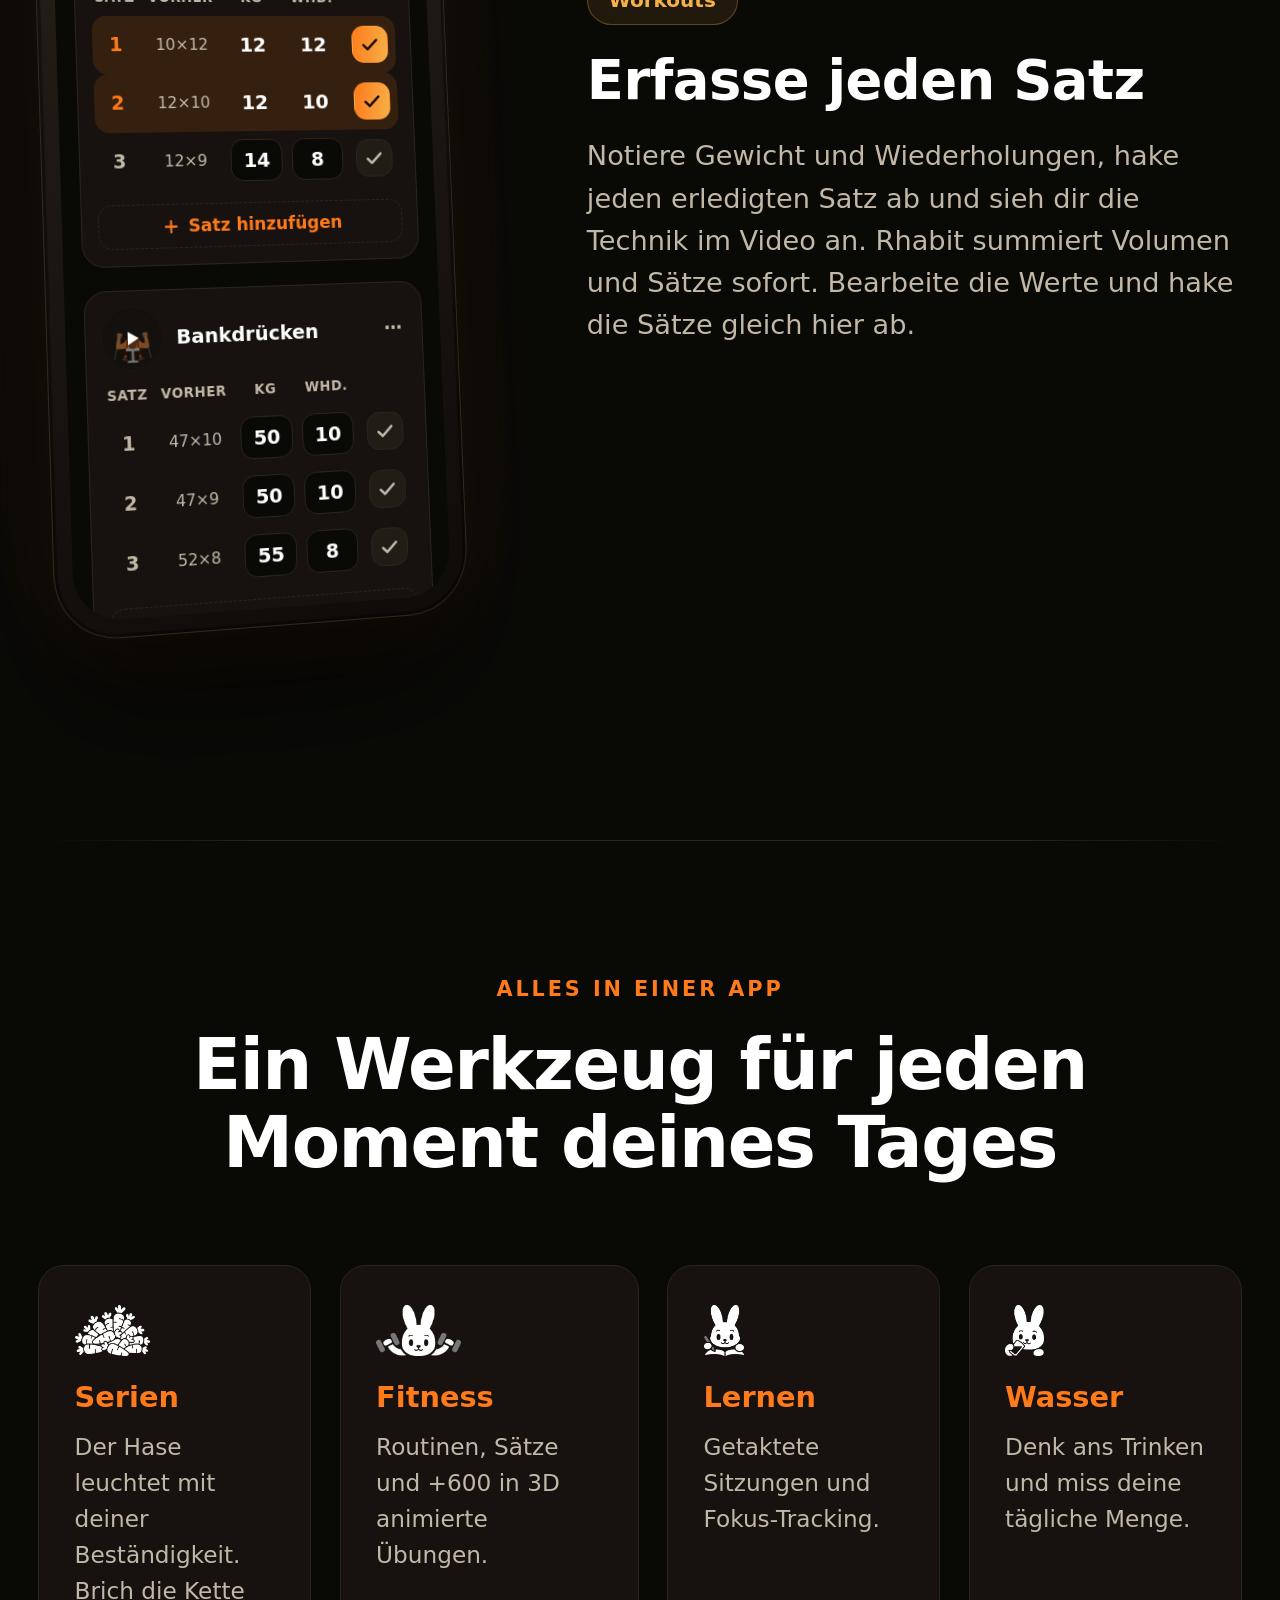
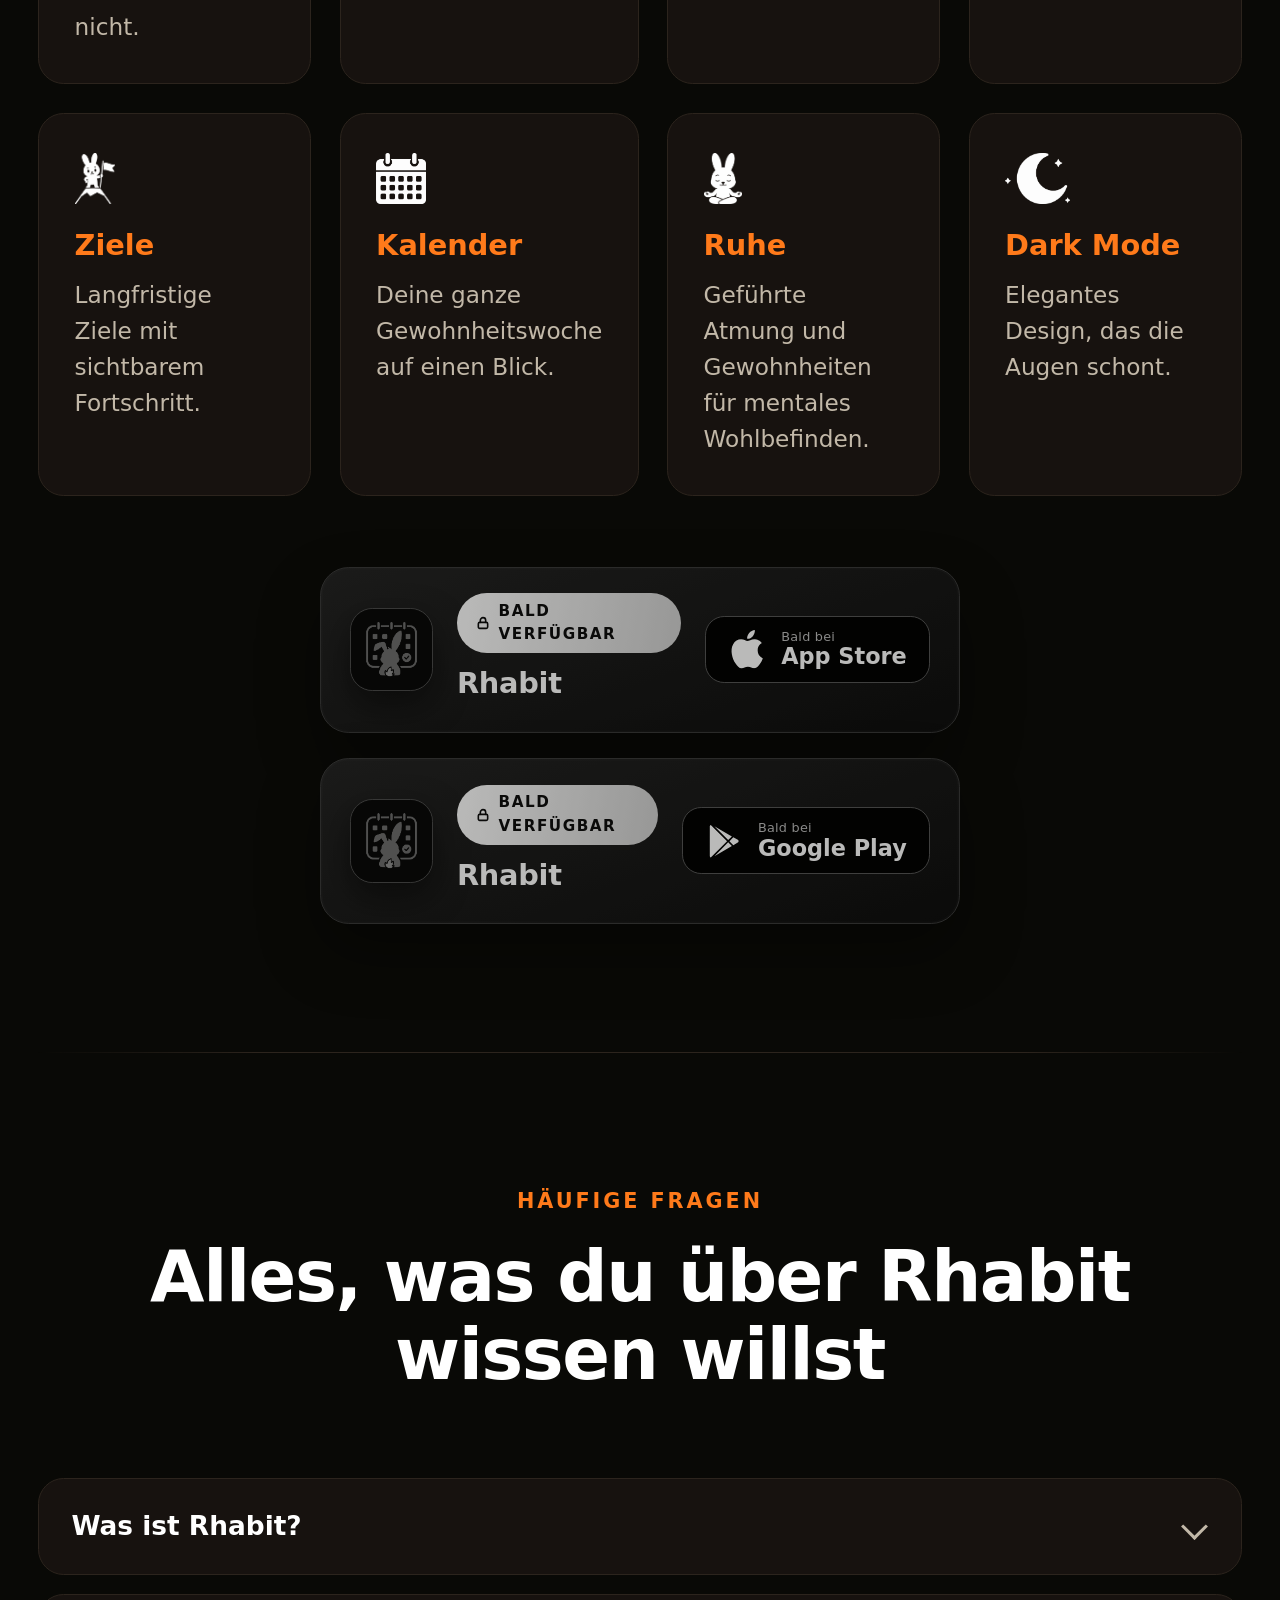
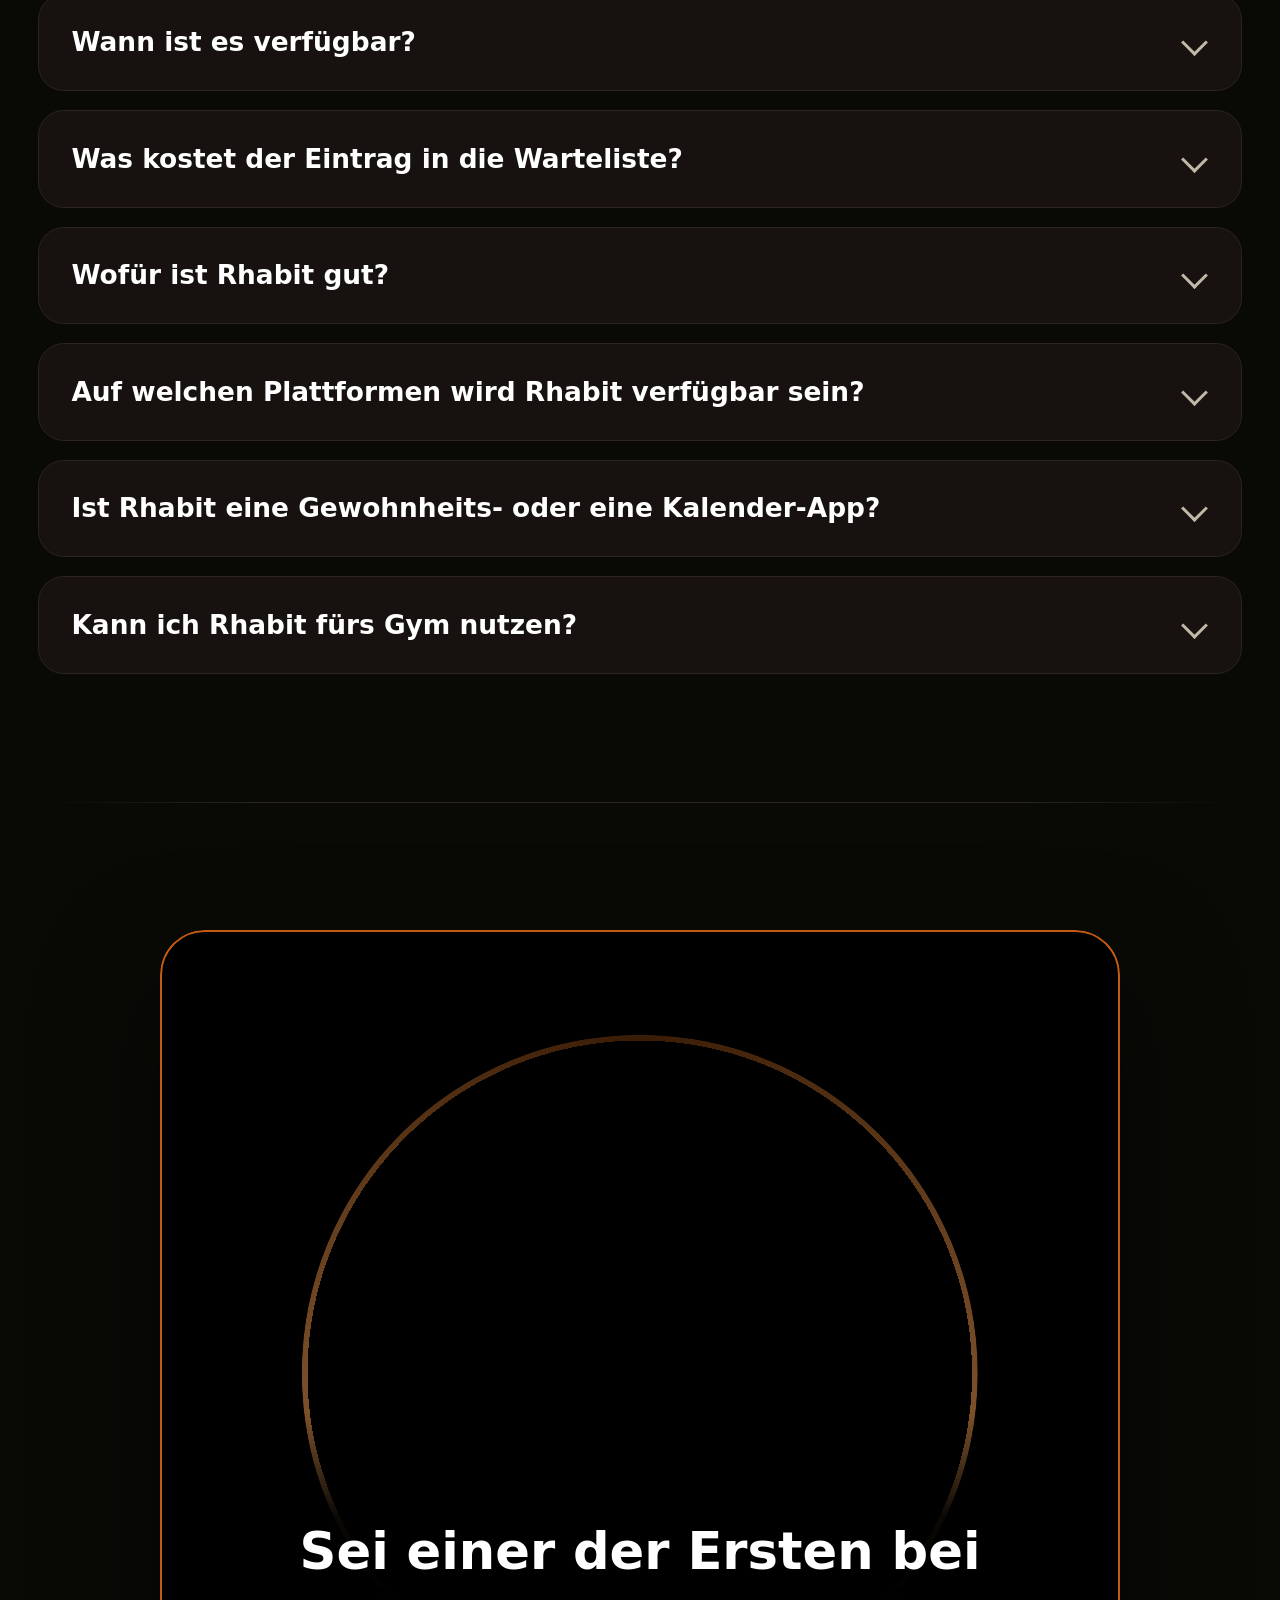
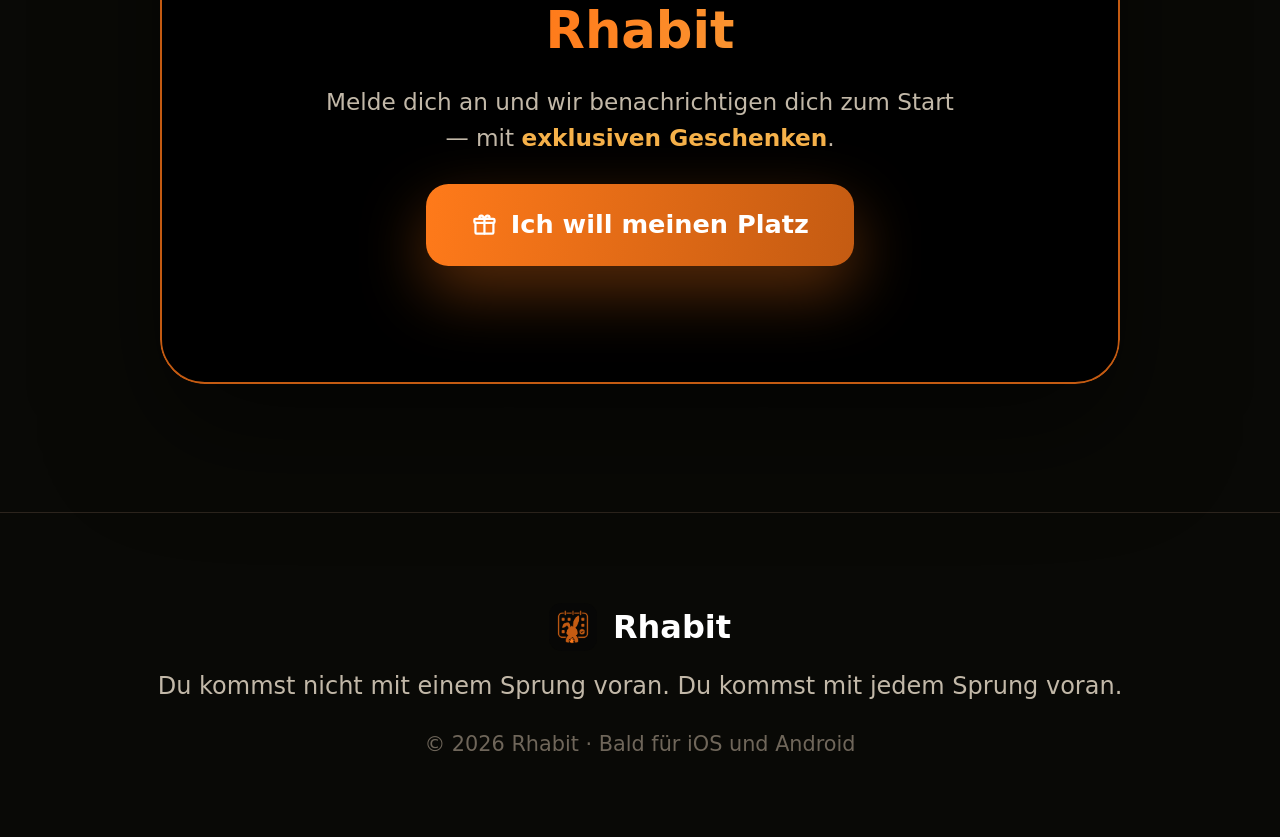
==== commit f19cca3d: "Descarga del ebook al registrarse por redes: publica assets/ebook.pdf y dispara la descarga automáti" ====
--- a/de/index.html
+++ b/de/index.html
@@ -426,7 +426,10 @@
           <div class="waitlist__success" id="waitlist-success" role="status" aria-live="polite" hidden>
             <div class="waitlist__check"><svg class="ico" aria-hidden="true" focusable="false"><use href="#i-check"/></svg></div>
             <h3 data-i18n="success.title">¡Estás dentro!</h3>
-            <p><span data-i18n-html="success.text">Revisa tu correo: tu <strong>ebook gratis</strong> va de camino. Y tendrás <strong>regalos en la app</strong> el día del lanzamiento</span> <svg class="ico" aria-hidden="true" focusable="false"><use href="#i-gift"/></svg></p>
+            <p><span id="success-text" data-i18n-html="success.text">Revisa tu correo: tu <strong>ebook gratis</strong> va de camino. Y tendrás <strong>regalos en la app</strong> el día del lanzamiento</span> <svg class="ico" aria-hidden="true" focusable="false"><use href="#i-gift"/></svg></p>
+            <a id="ebook-download" class="ebook-dl" href="/assets/ebook.pdf" download="Deja de empezar de nuevo.pdf" data-i18n="ebook.download" hidden>
+              Descargar el ebook
+            </a>
           </div>
         </div>
 
--- a/styles.css
+++ b/styles.css
@@ -213,6 +213,16 @@
 .waitlist__check .ico{width:28px;height:28px;stroke-width:2.6}
 .waitlist__success h3{font-size:22px;margin-bottom:6px}
 .waitlist__success p{color:var(--dim);font-size:15px}
+.ebook-dl{
+  display:inline-flex;align-items:center;gap:8px;margin-top:16px;
+  background:linear-gradient(100deg,var(--accent),var(--accent-soft));
+  color:#1a0f04;font-weight:800;font-size:15px;
+  padding:12px 26px;border-radius:999px;
+  box-shadow:0 12px 26px rgba(255,122,26,.32);transition:filter .15s var(--ease),transform .1s var(--ease);
+}
+.ebook-dl::before{content:"↓";font-weight:900;font-size:17px}
+.ebook-dl:hover{filter:brightness(1.08)}
+.ebook-dl:active{transform:scale(.97)}
 
 .hero__trust{
   list-style:none;display:flex;flex-wrap:wrap;justify-content:center;gap:8px 22px;
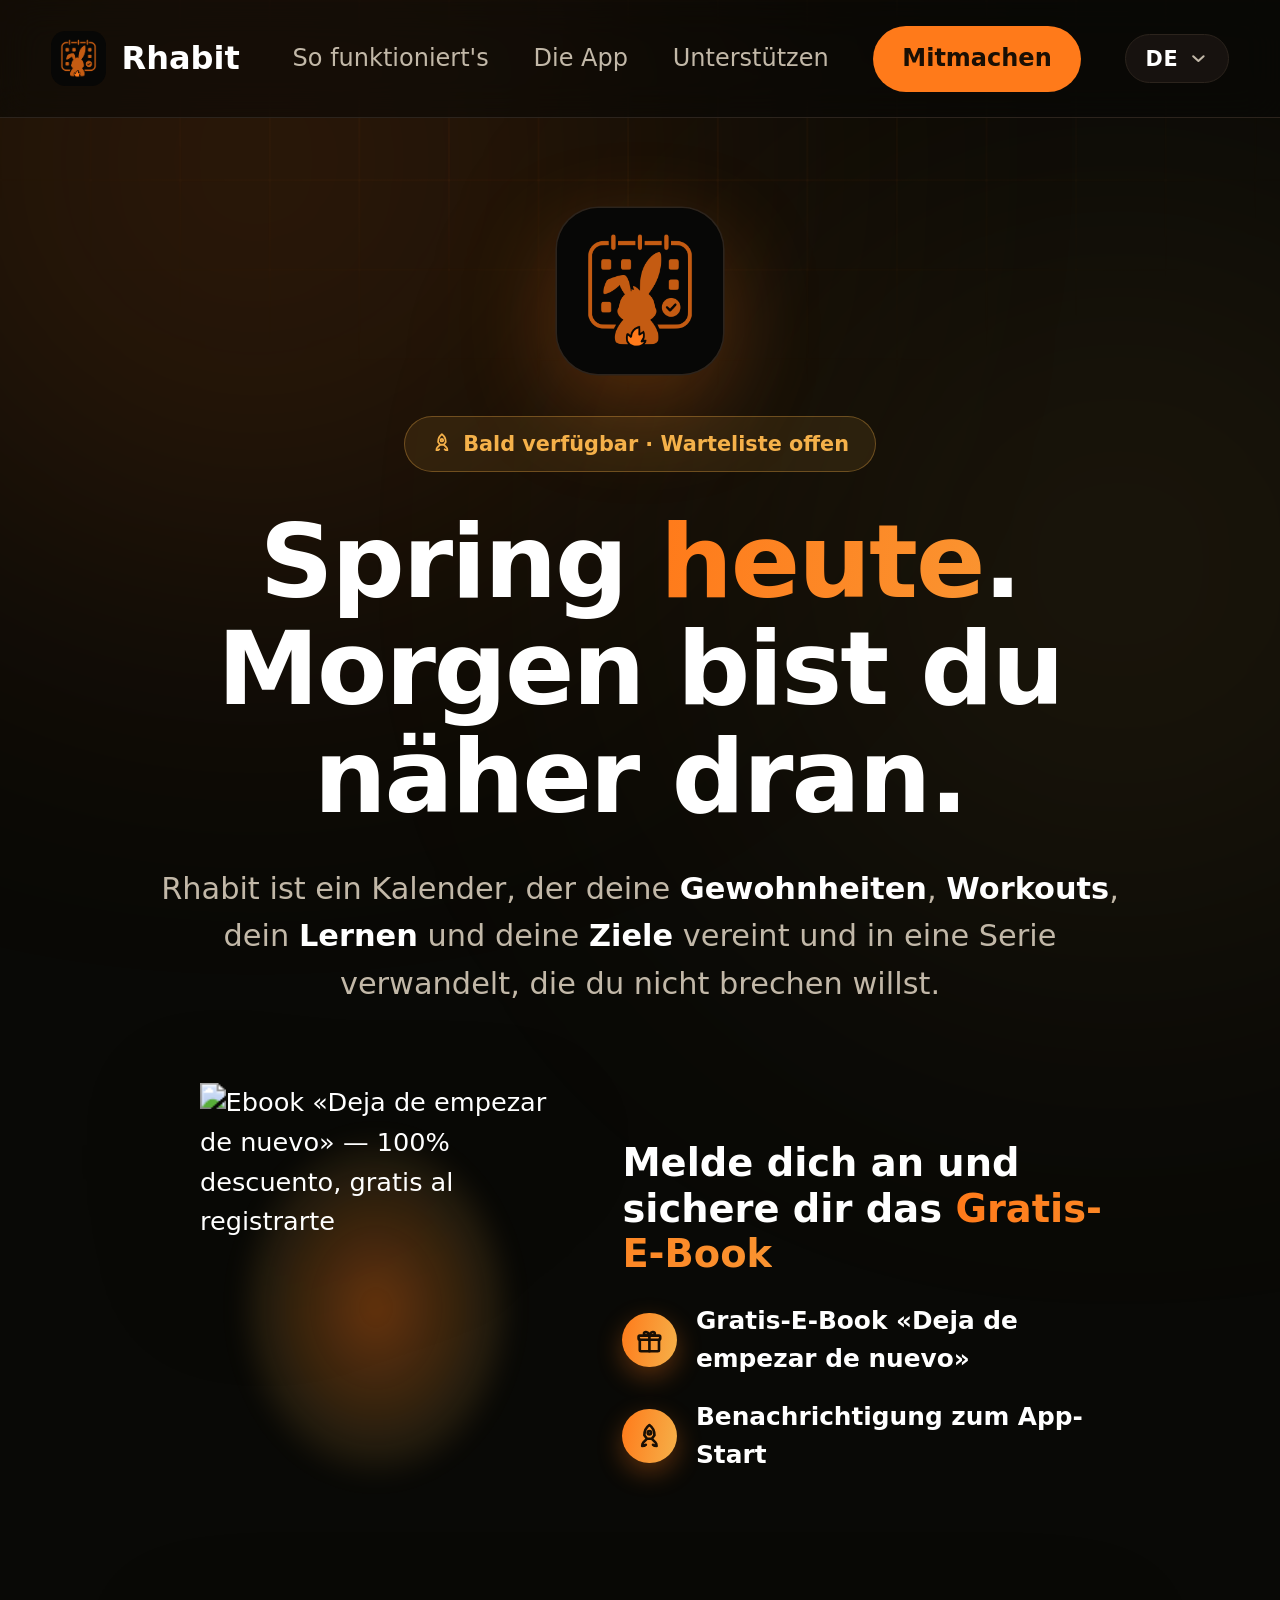
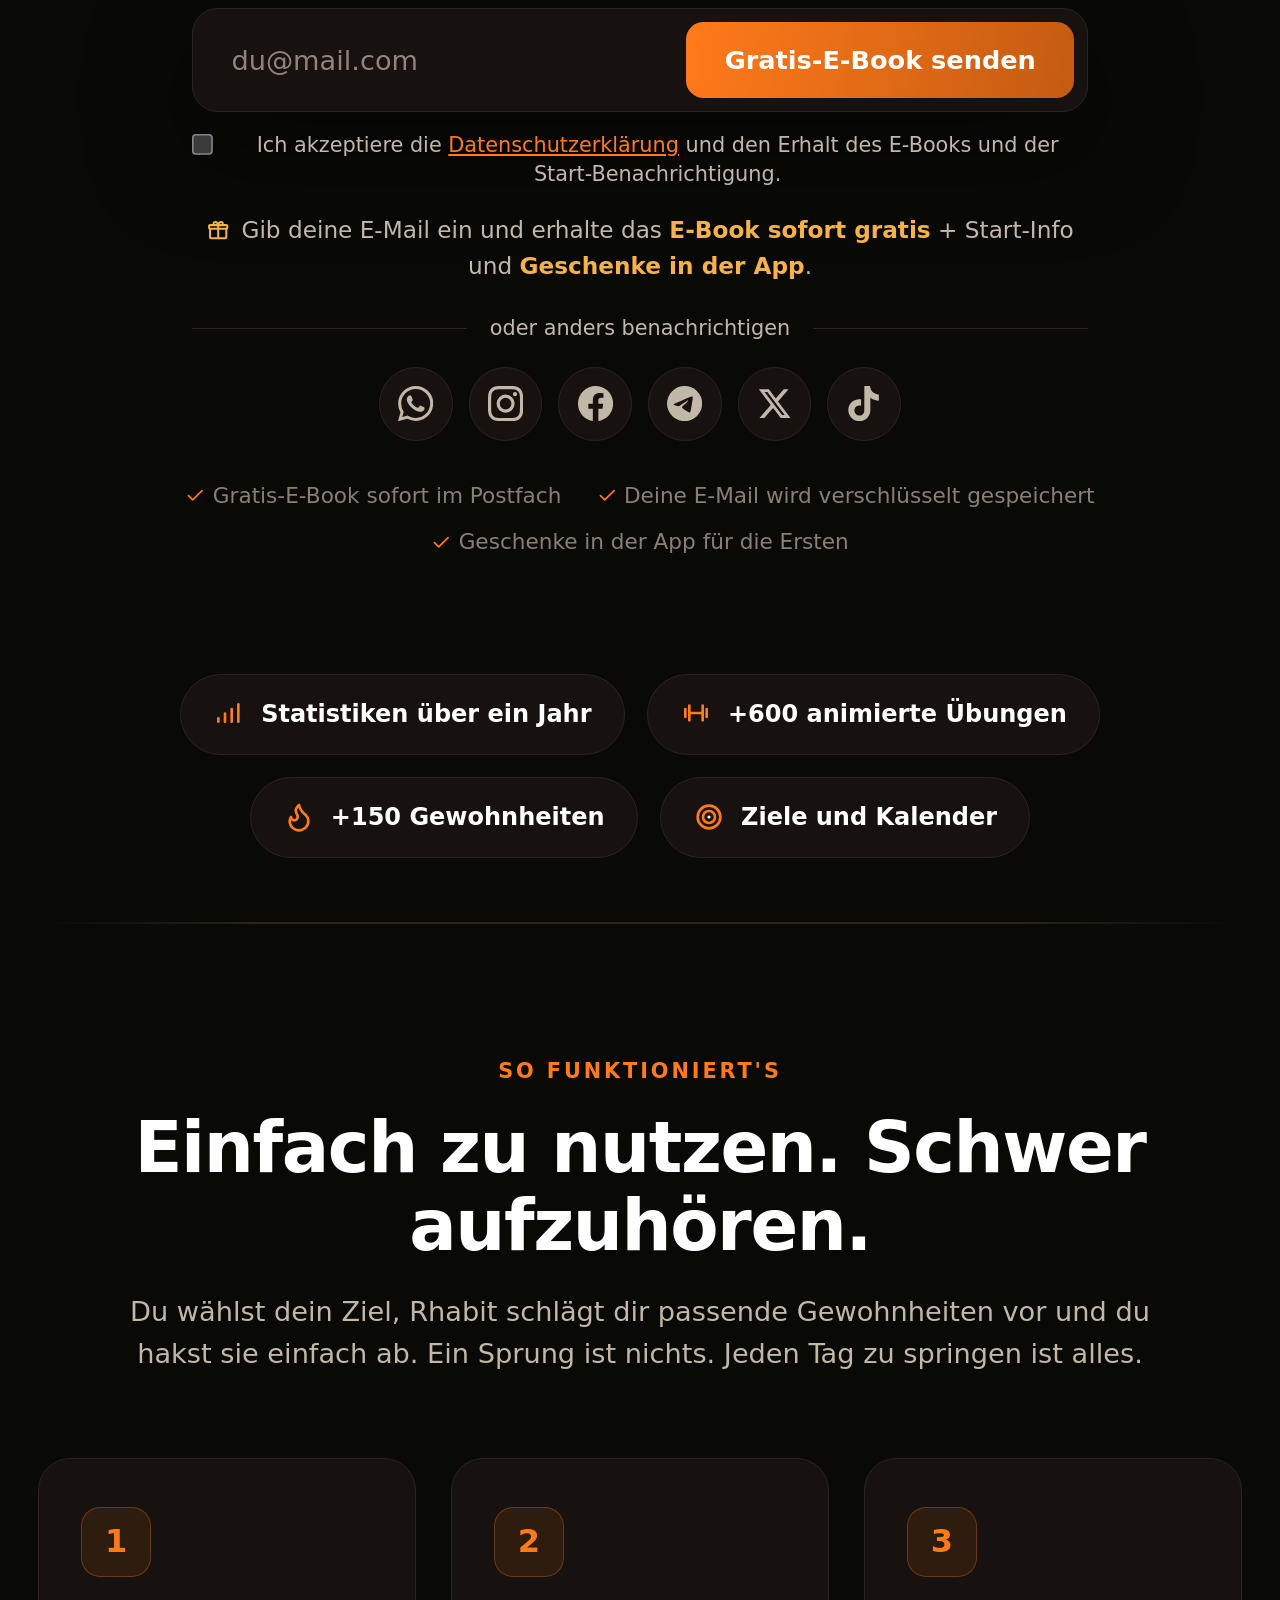
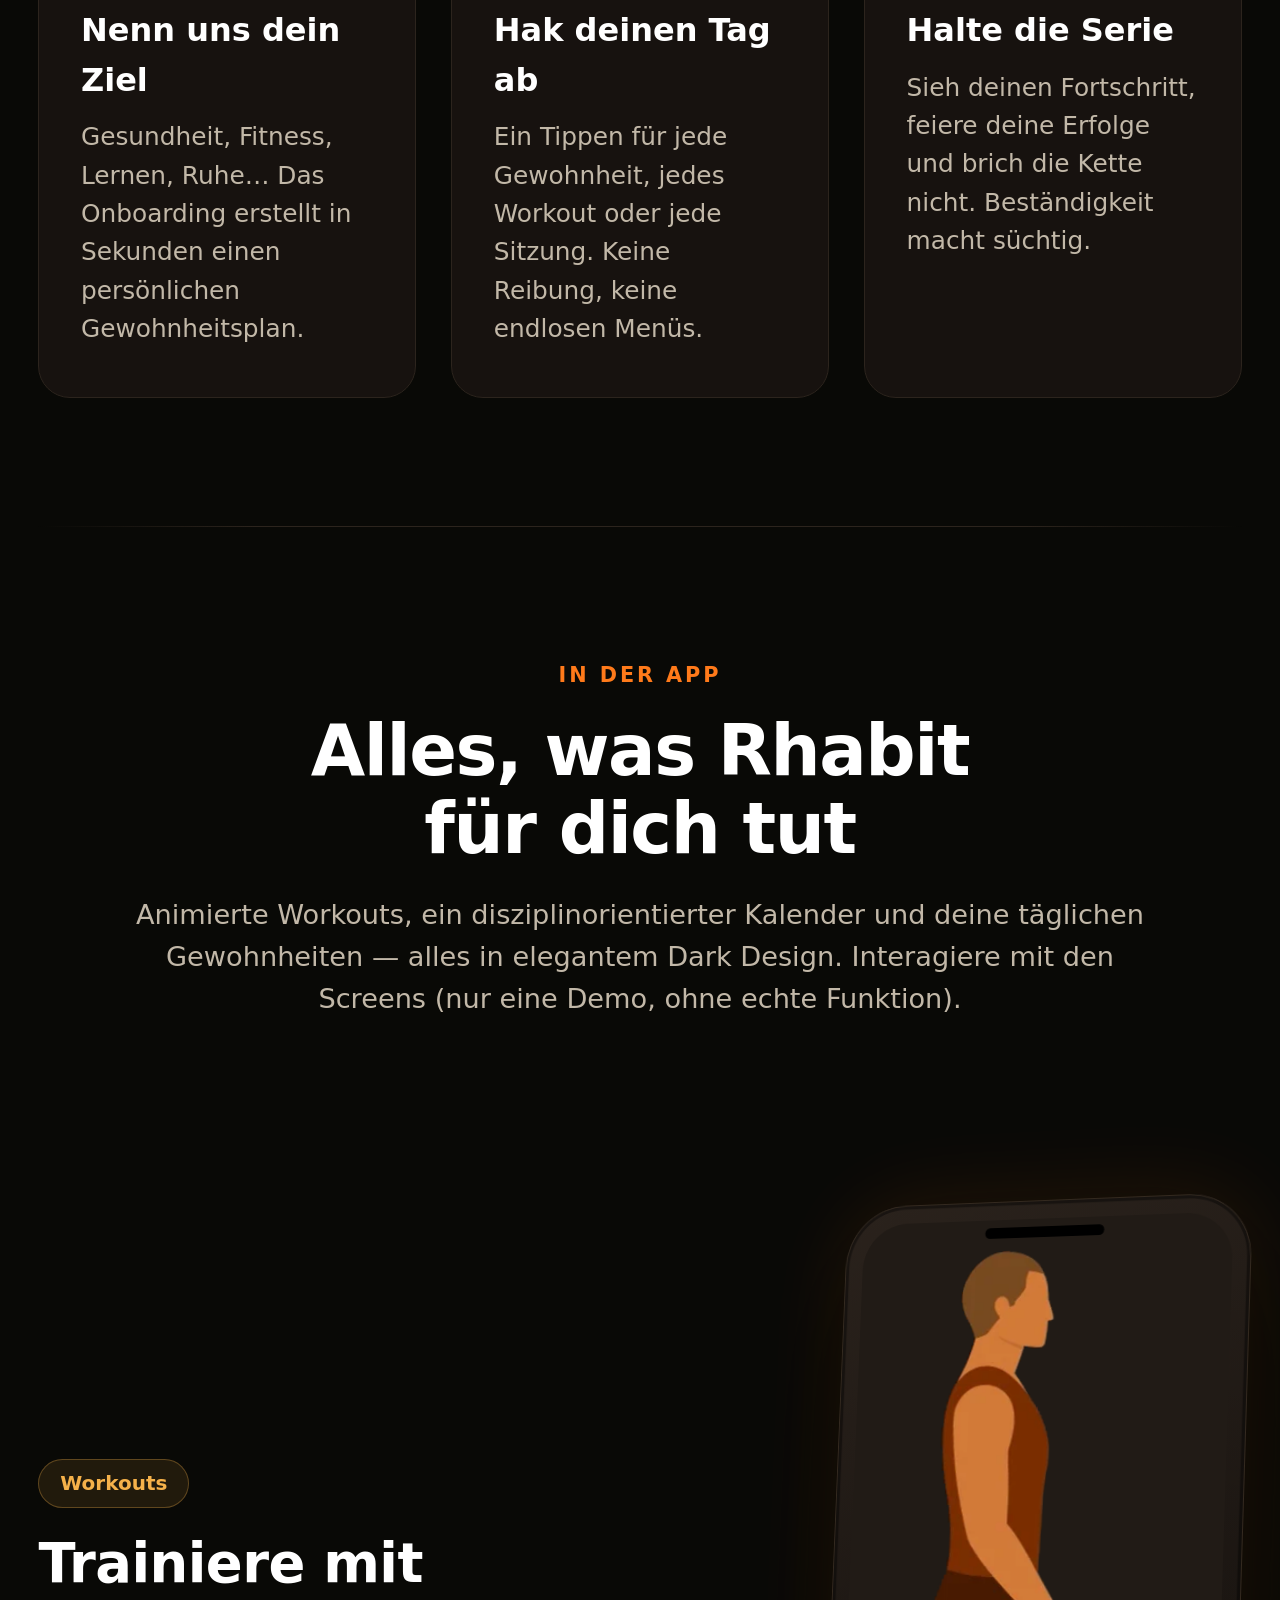
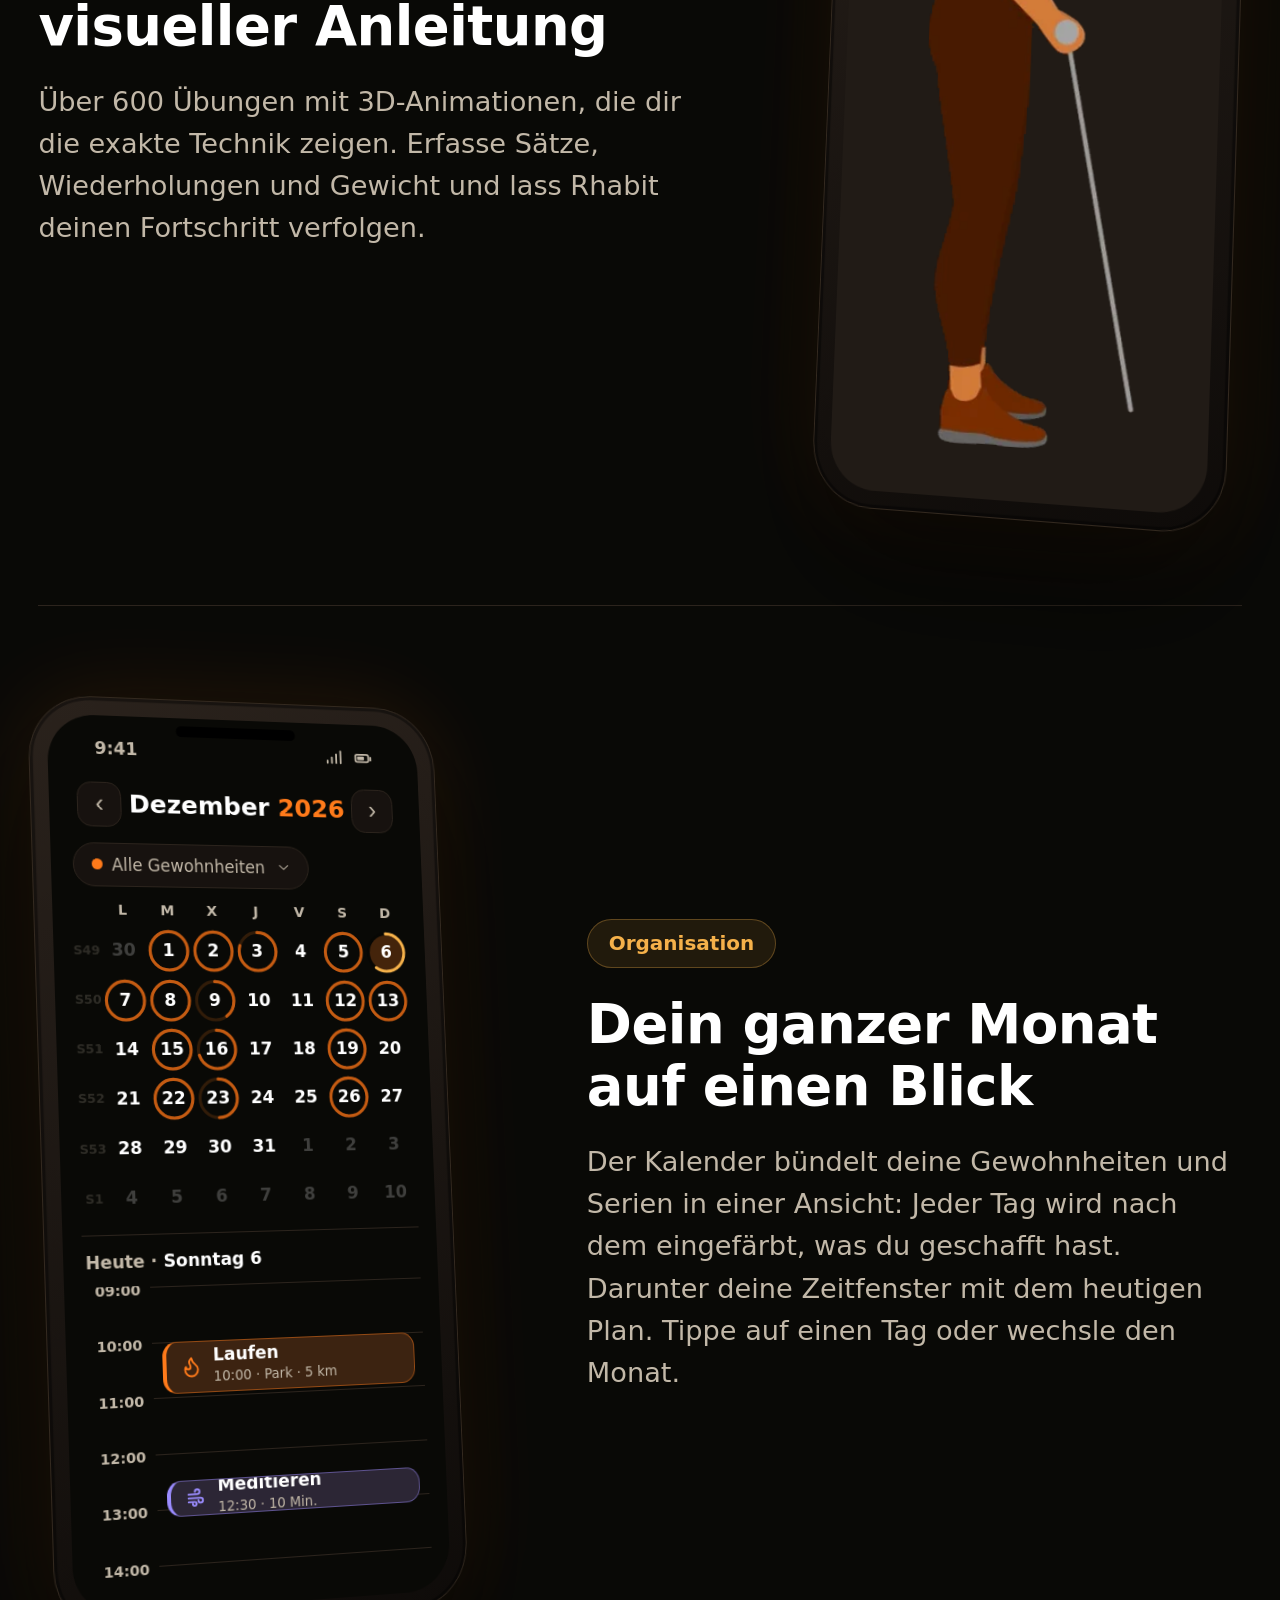
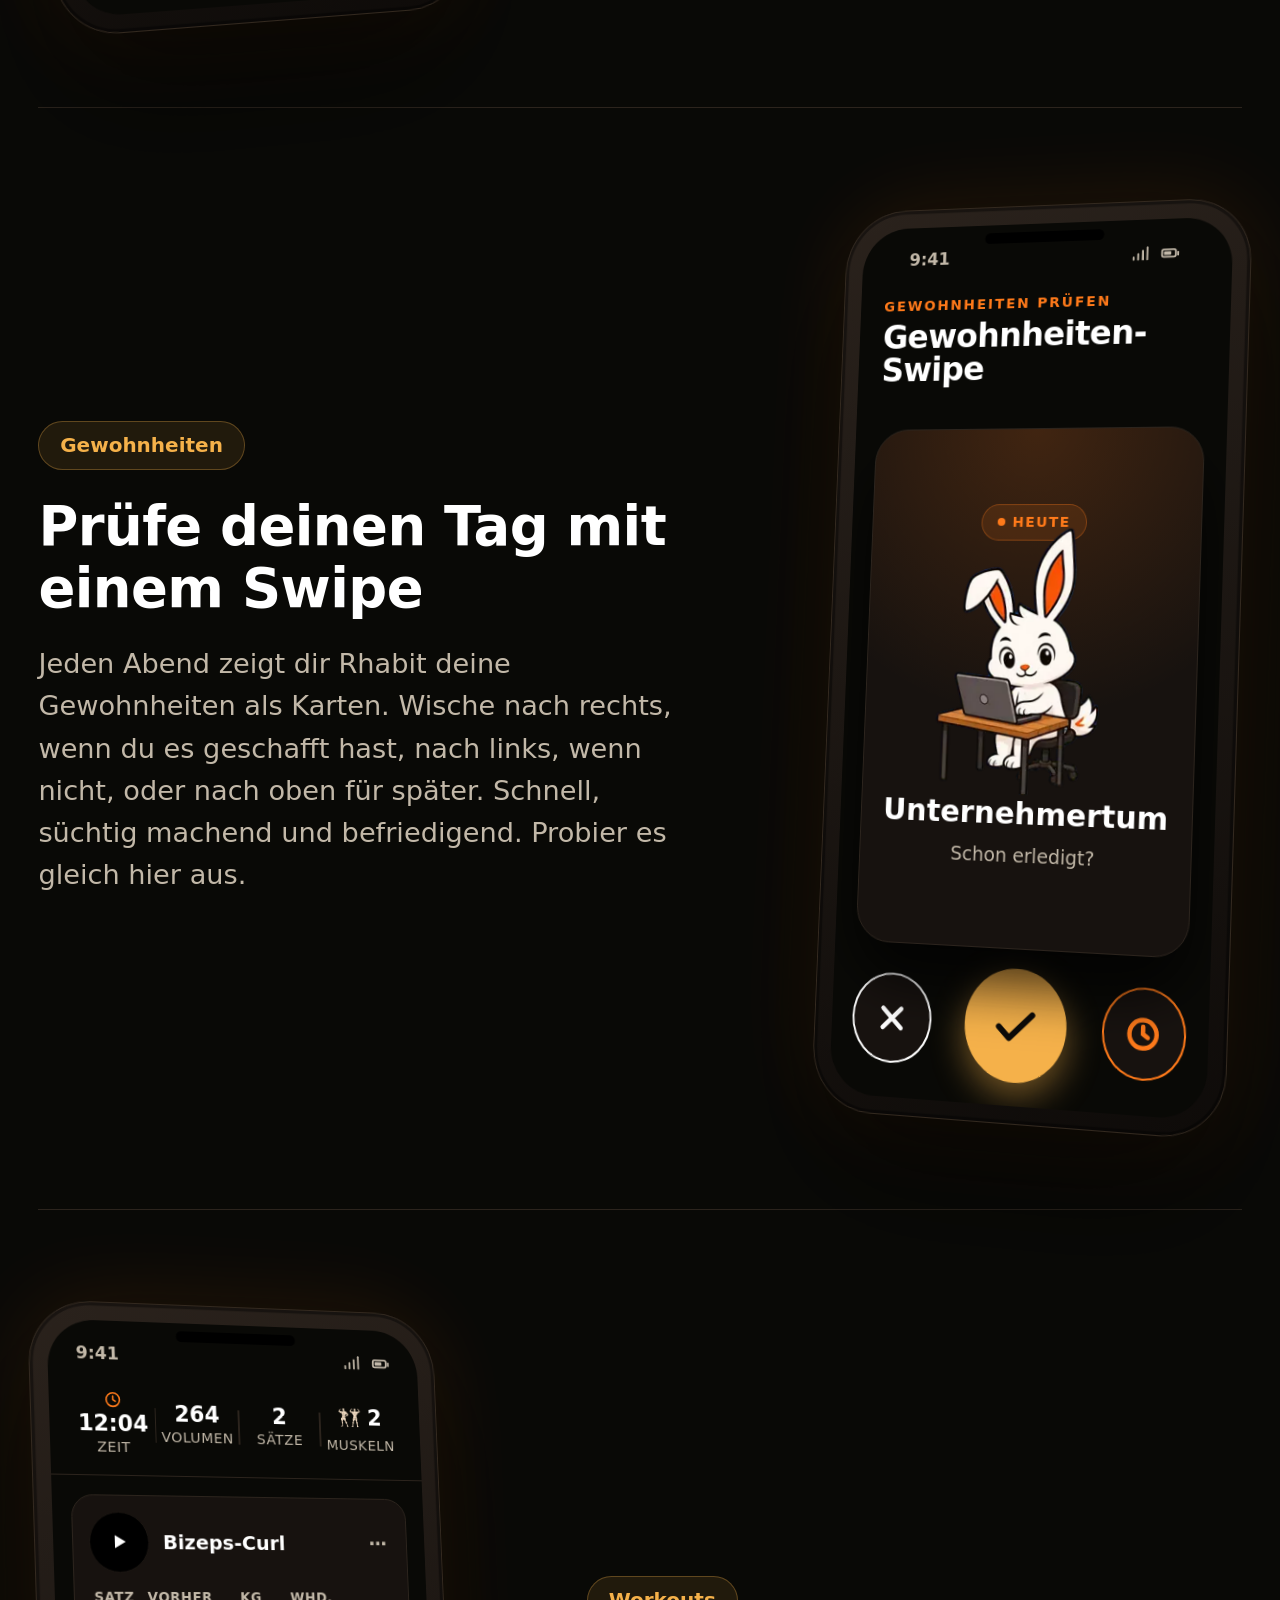
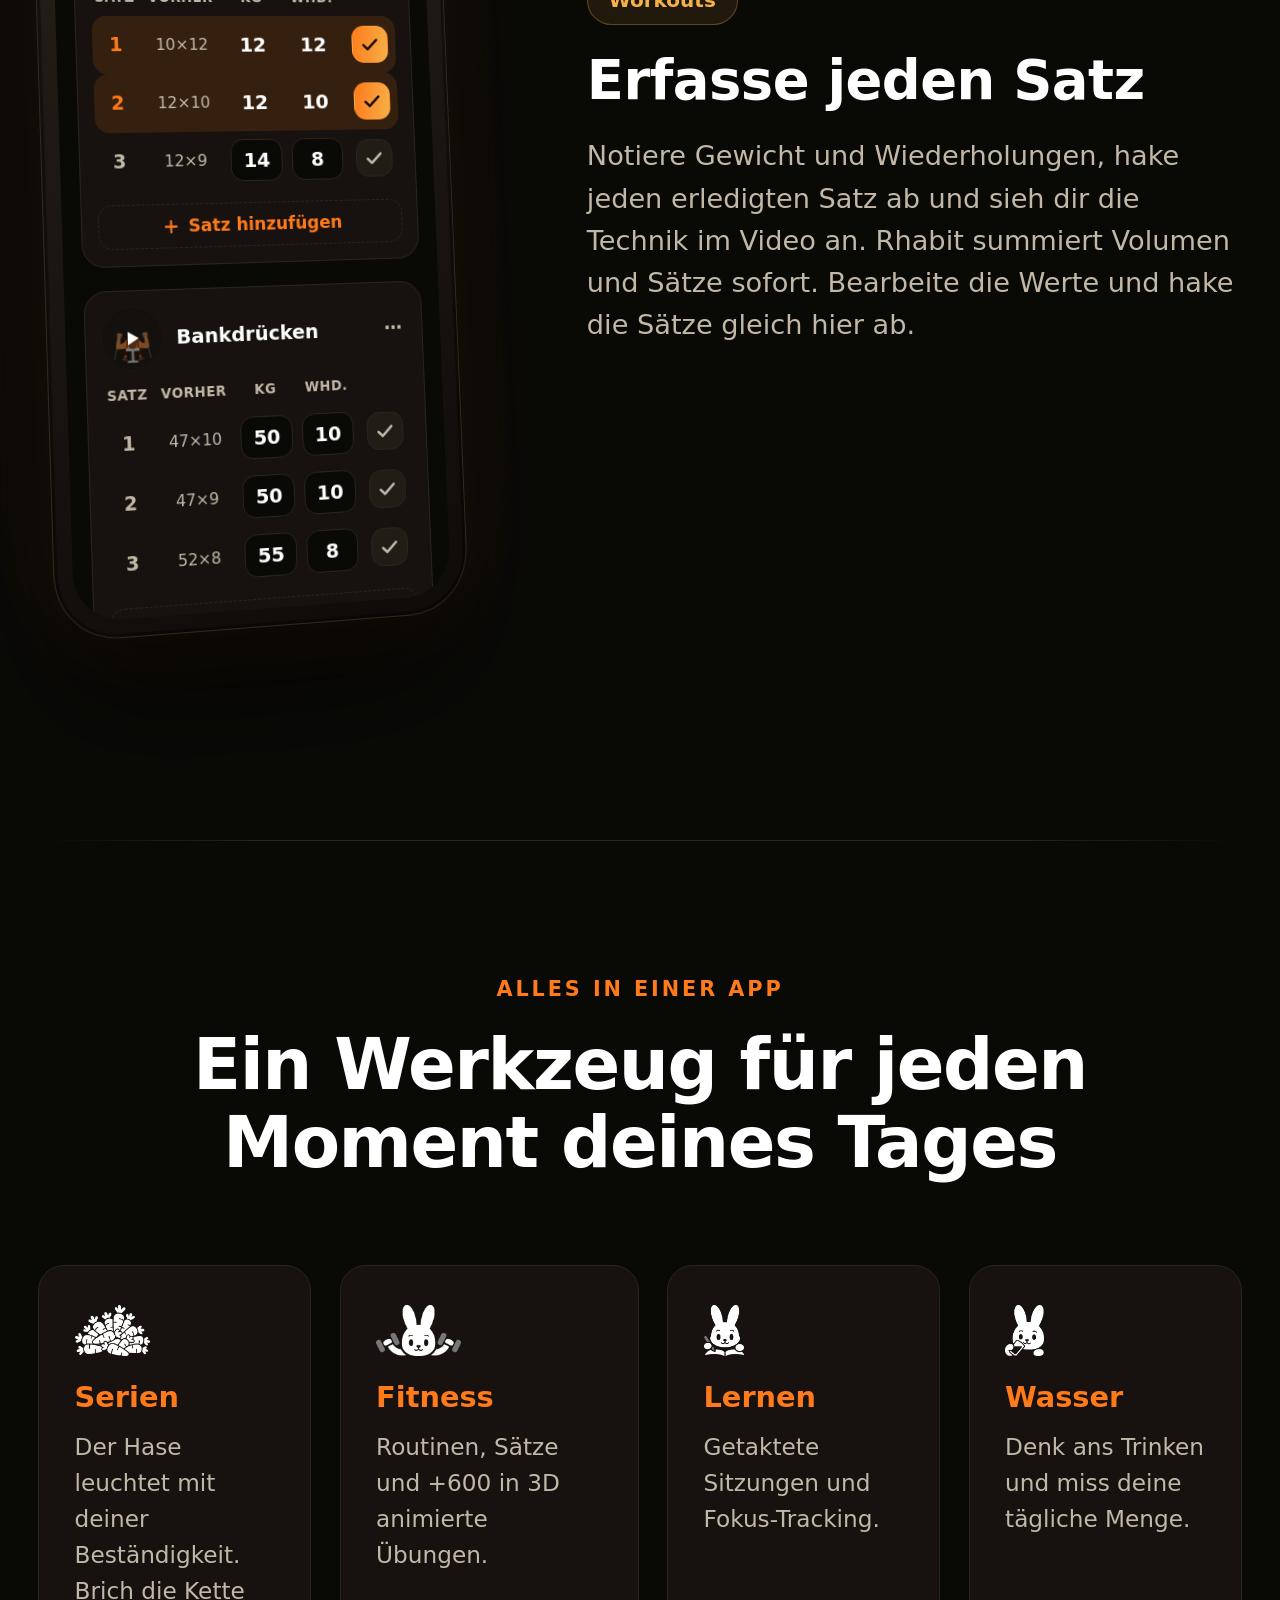
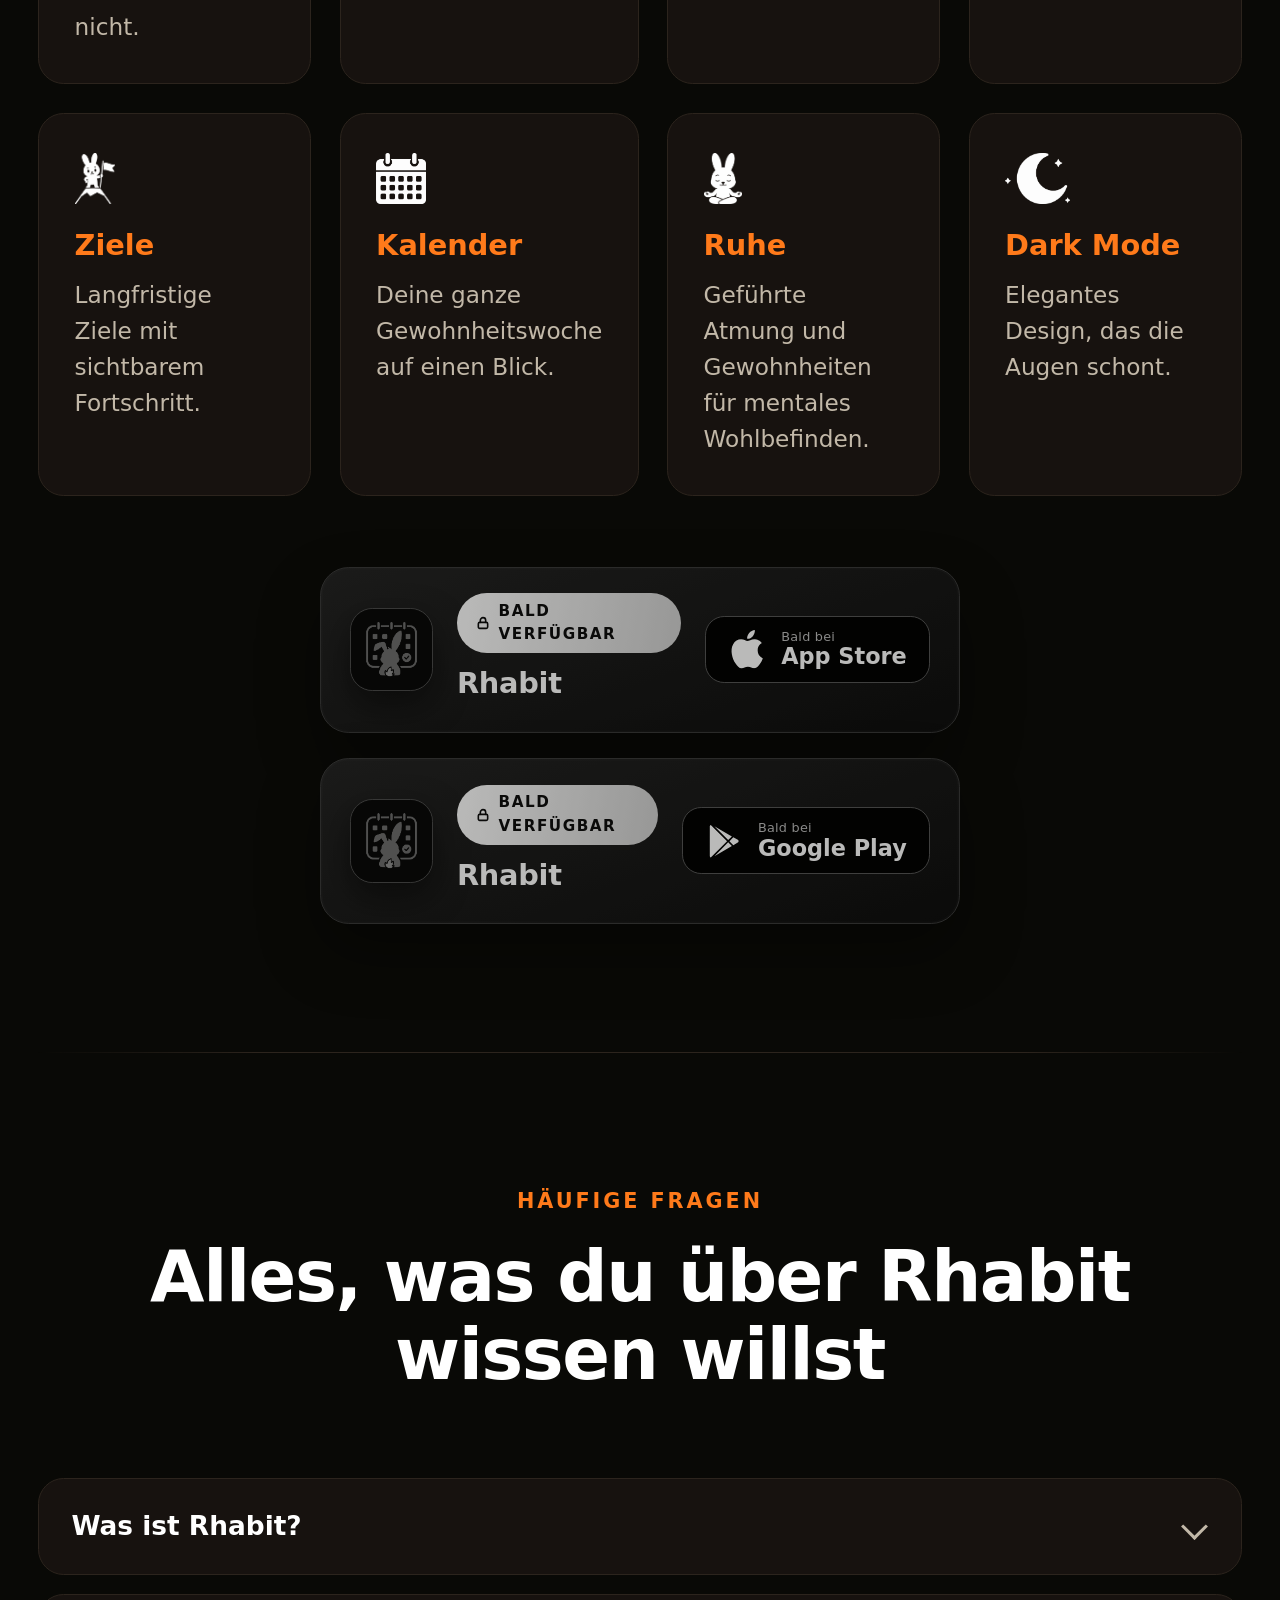
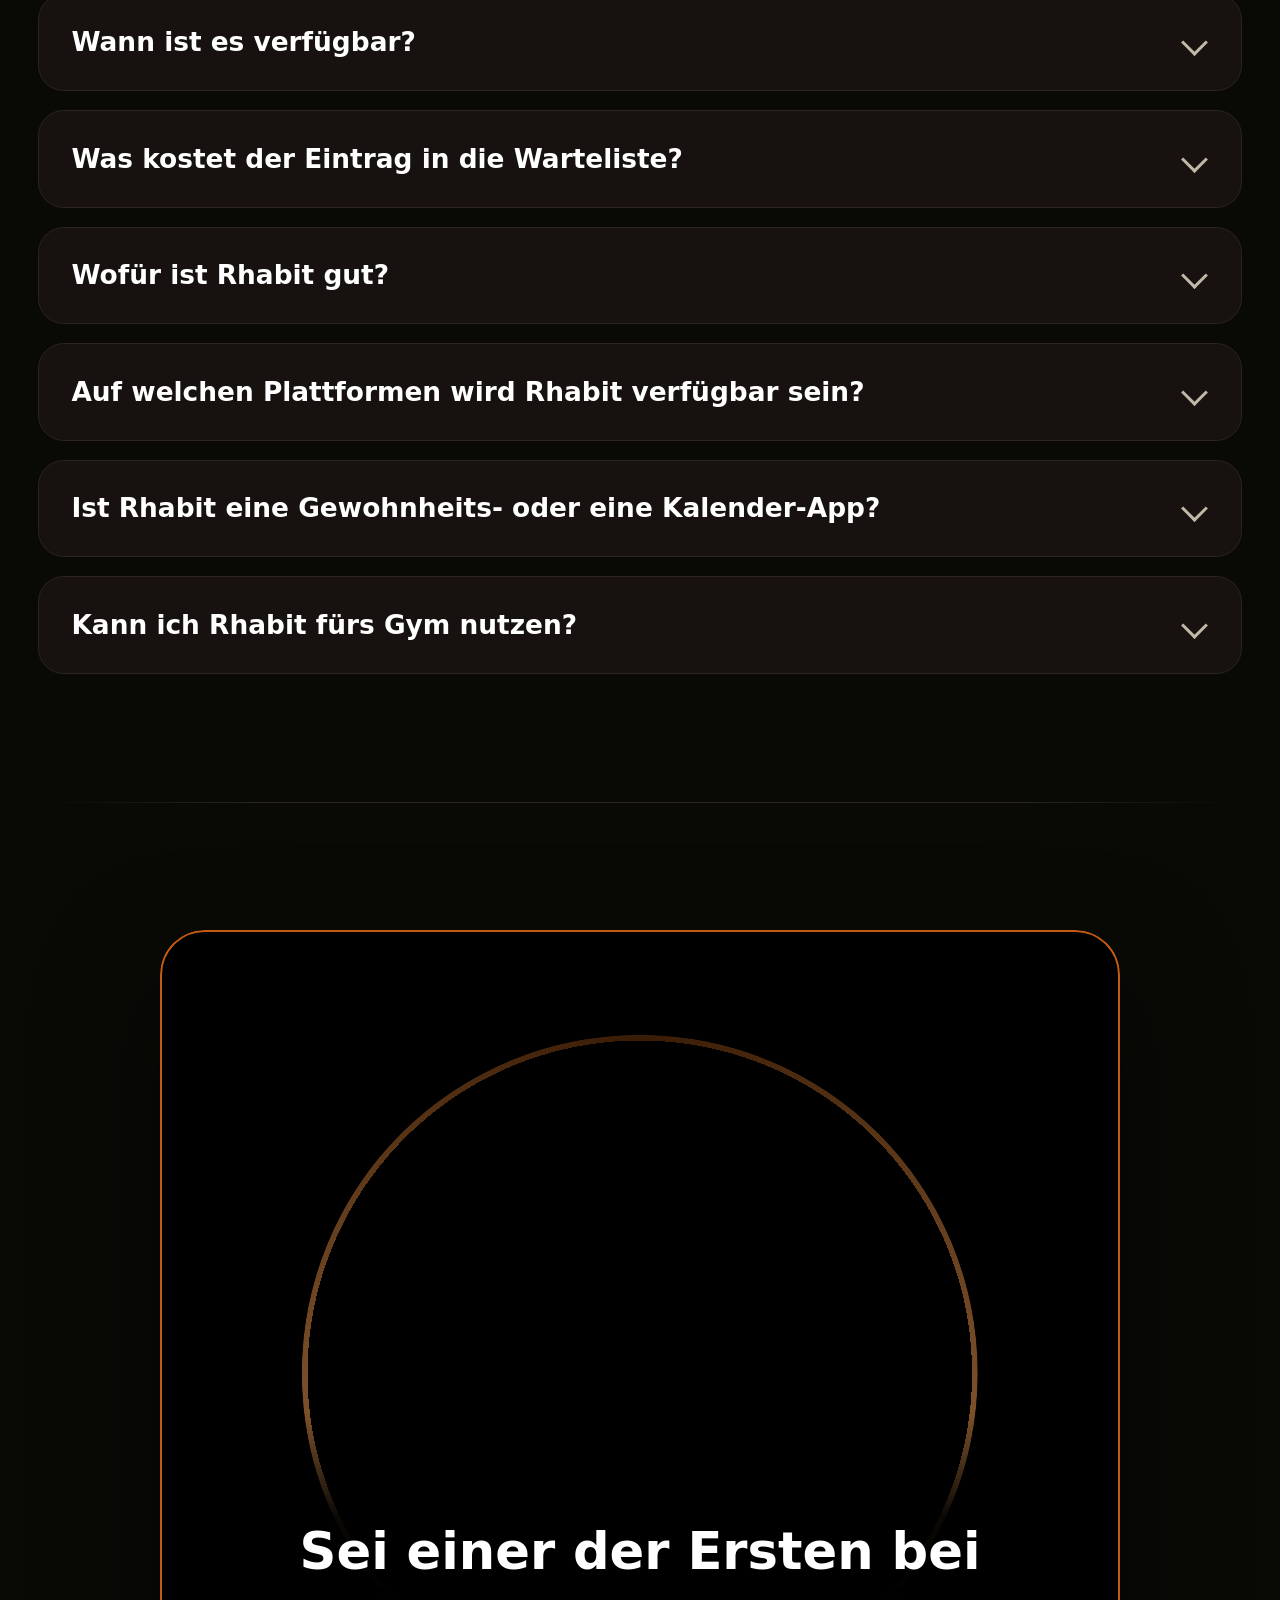
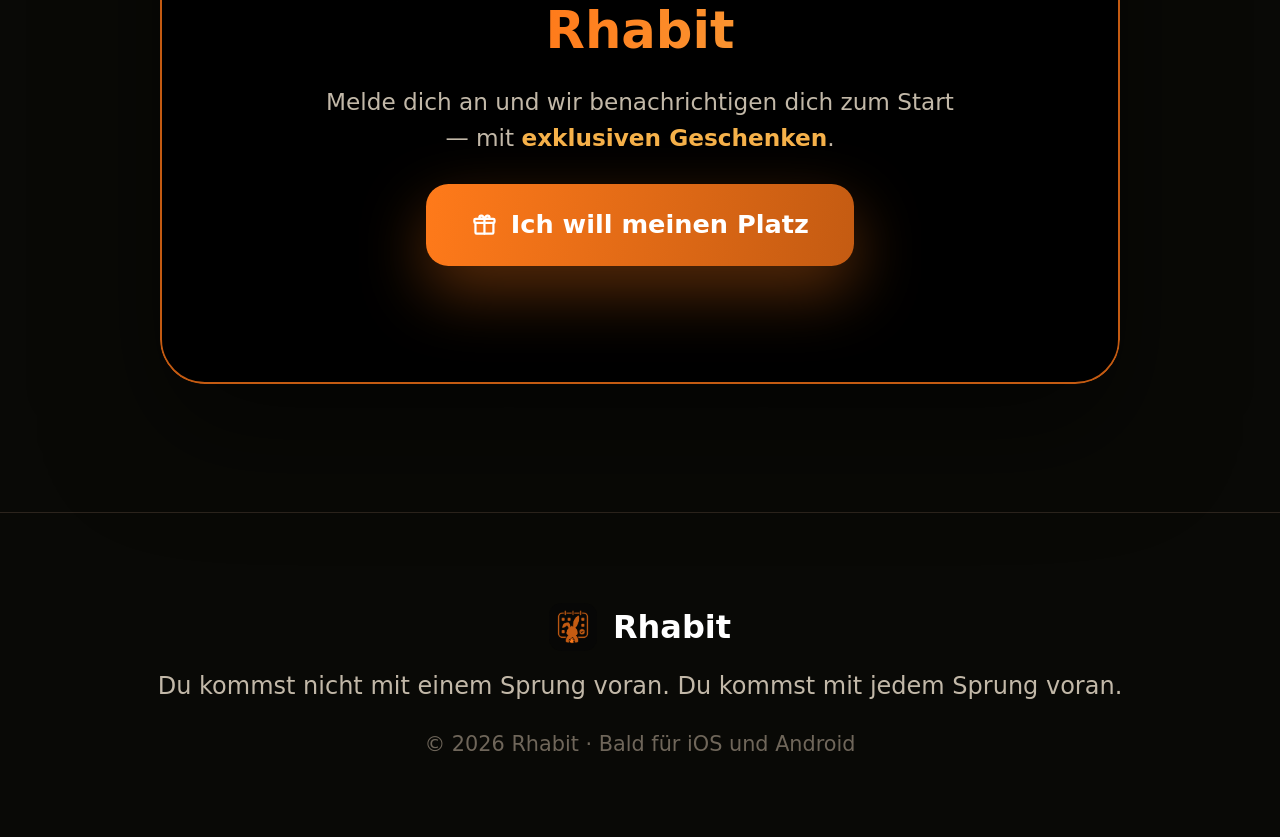
==== commit d1ef70c0: "Ofusca el PDF del ebook: nombre con hash (ebook-660a9dc4c5b76b39.pdf) para que la URL no sea adivina" ====
--- a/de/index.html
+++ b/de/index.html
@@ -427,7 +427,7 @@
             <div class="waitlist__check"><svg class="ico" aria-hidden="true" focusable="false"><use href="#i-check"/></svg></div>
             <h3 data-i18n="success.title">¡Estás dentro!</h3>
             <p><span id="success-text" data-i18n-html="success.text">Revisa tu correo: tu <strong>ebook gratis</strong> va de camino. Y tendrás <strong>regalos en la app</strong> el día del lanzamiento</span> <svg class="ico" aria-hidden="true" focusable="false"><use href="#i-gift"/></svg></p>
-            <a id="ebook-download" class="ebook-dl" href="/assets/ebook.pdf" download="Deja de empezar de nuevo.pdf" data-i18n="ebook.download" hidden>
+            <a id="ebook-download" class="ebook-dl" href="/assets/ebook-660a9dc4c5b76b39.pdf" download="Deja de empezar de nuevo.pdf" data-i18n="ebook.download" hidden>
               Descargar el ebook
             </a>
           </div>
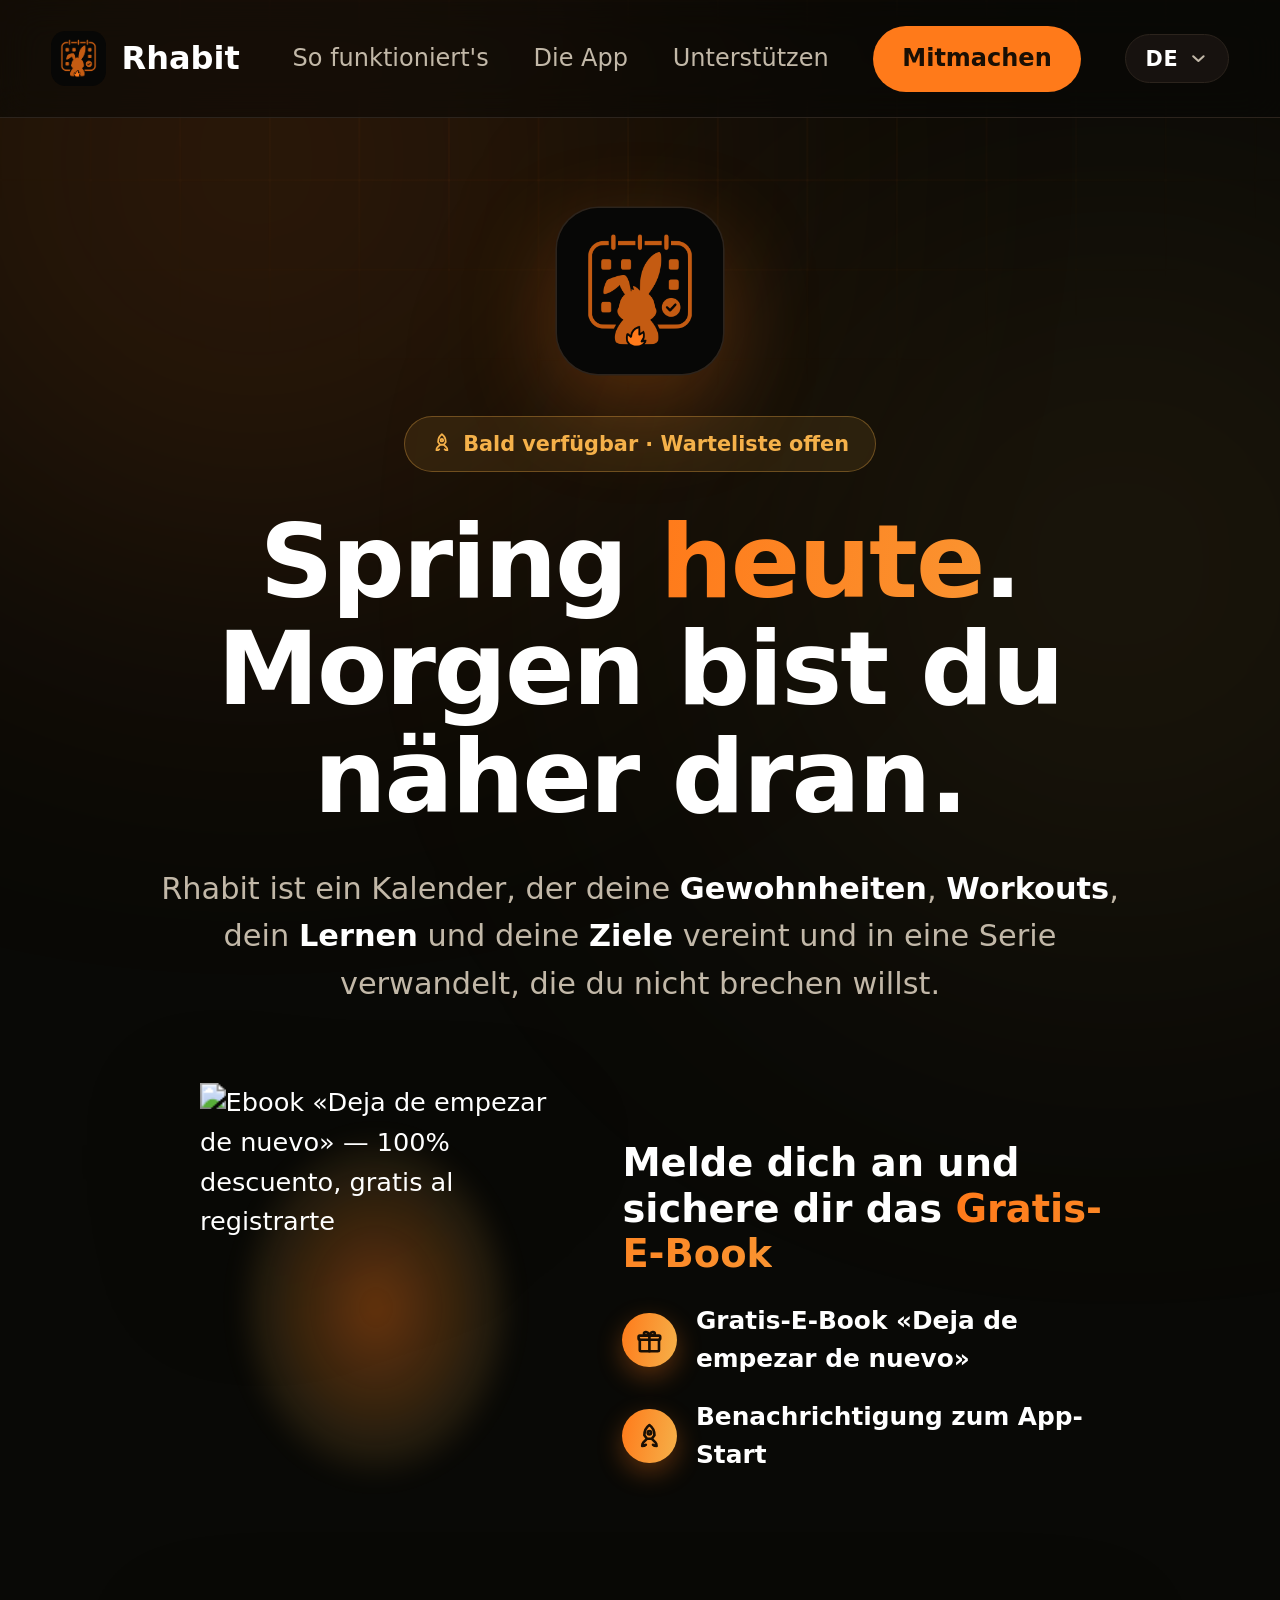
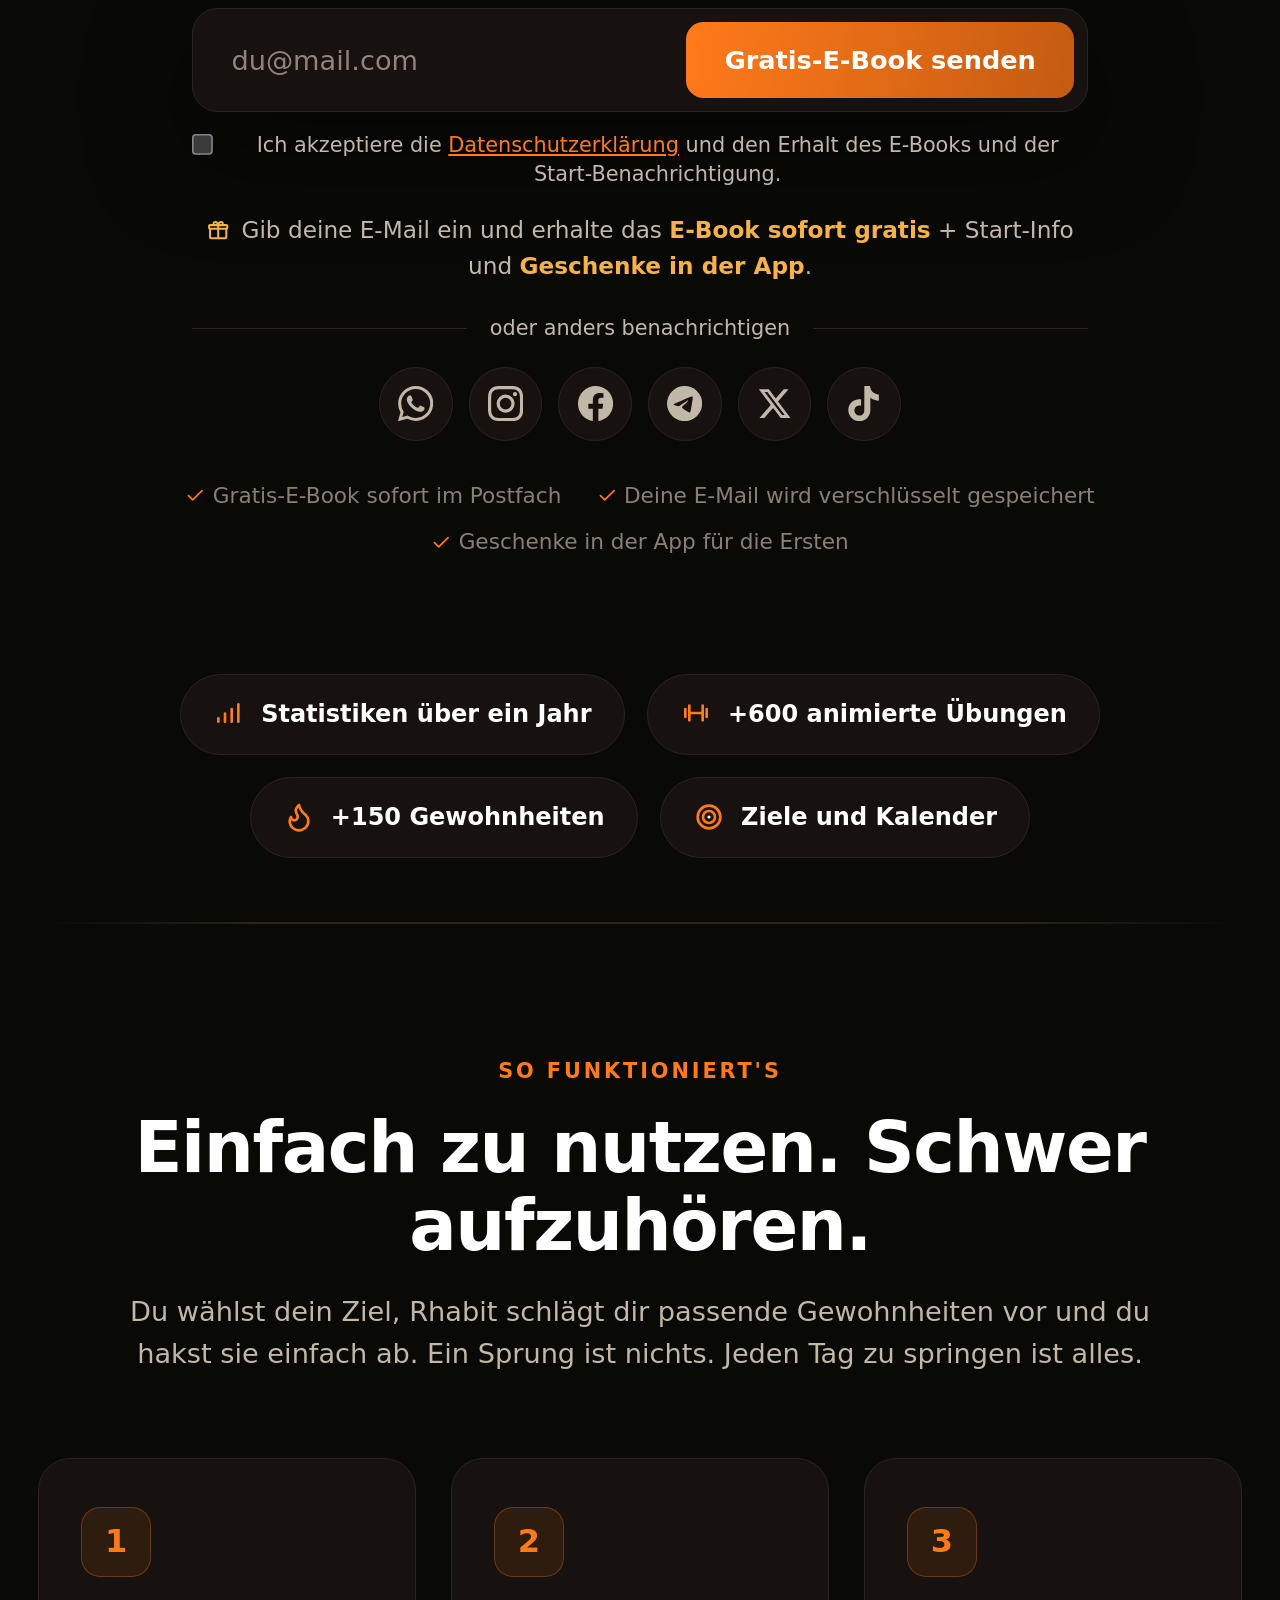
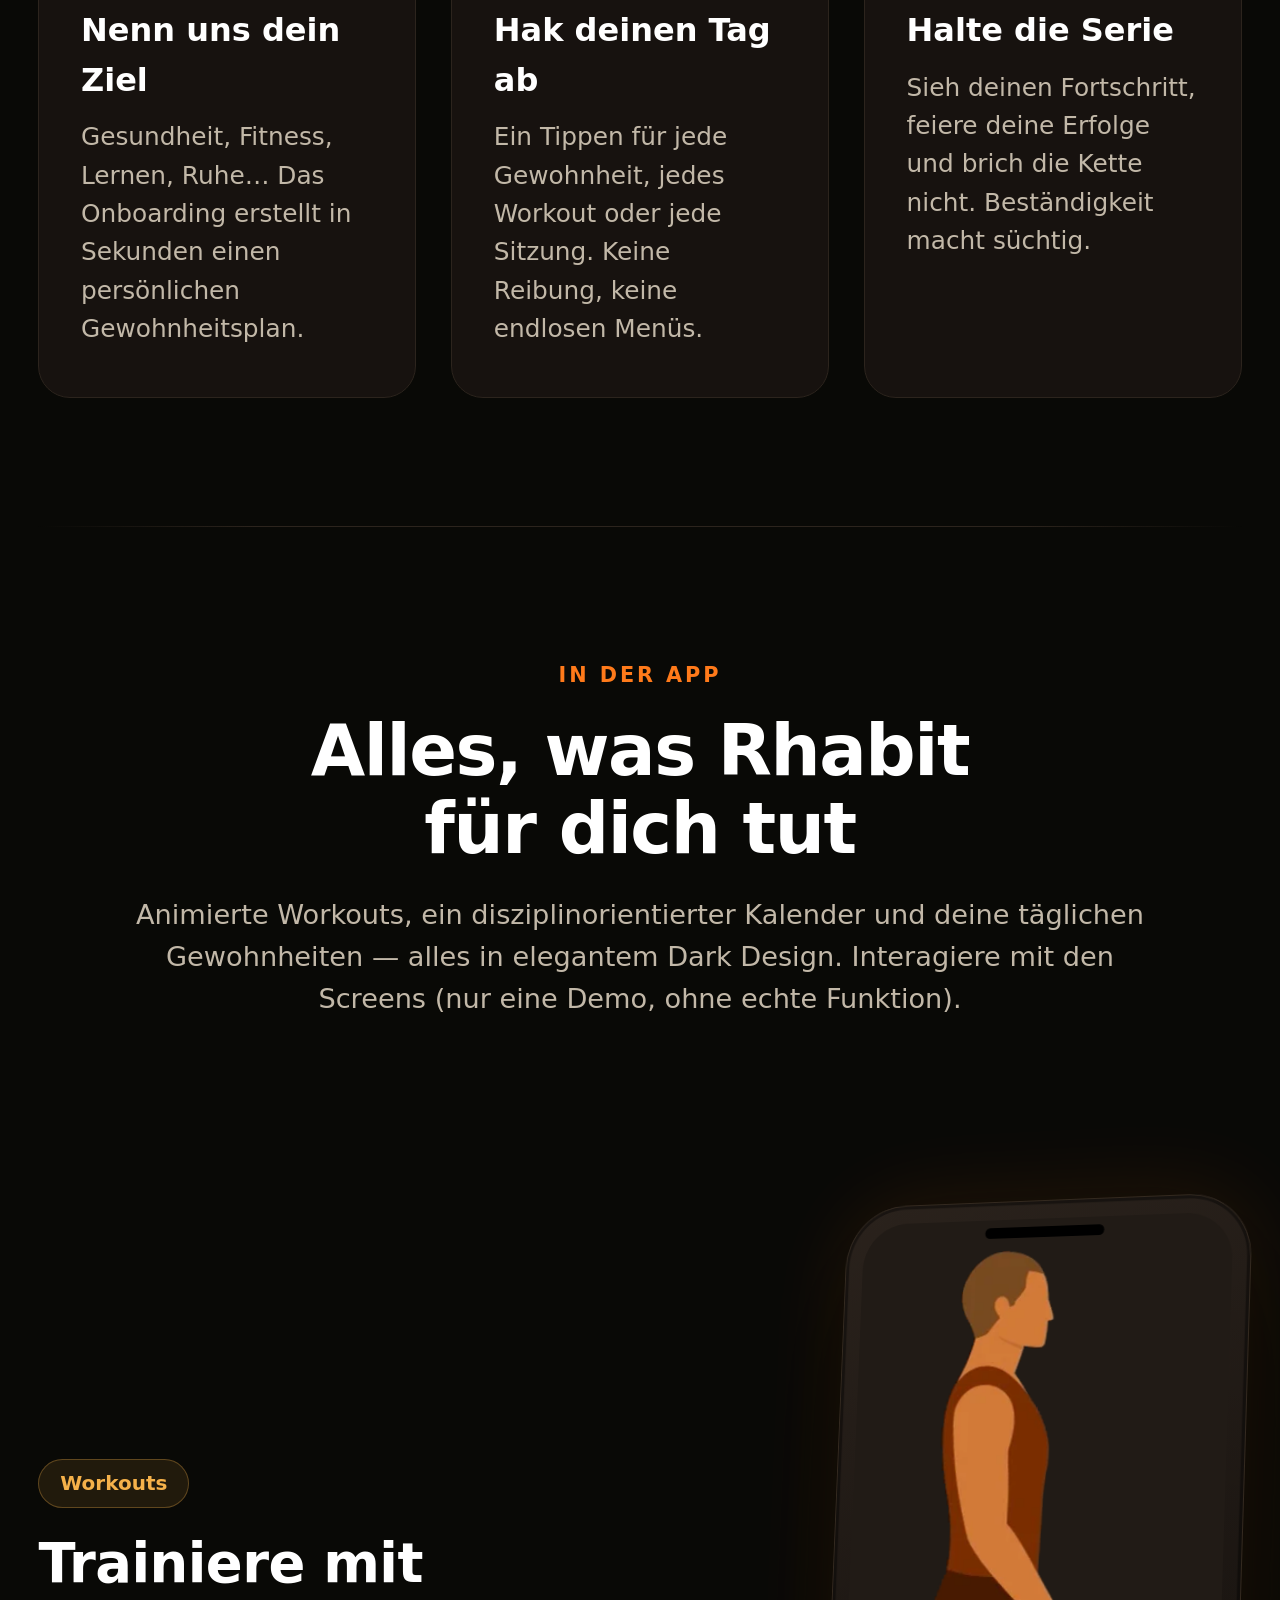
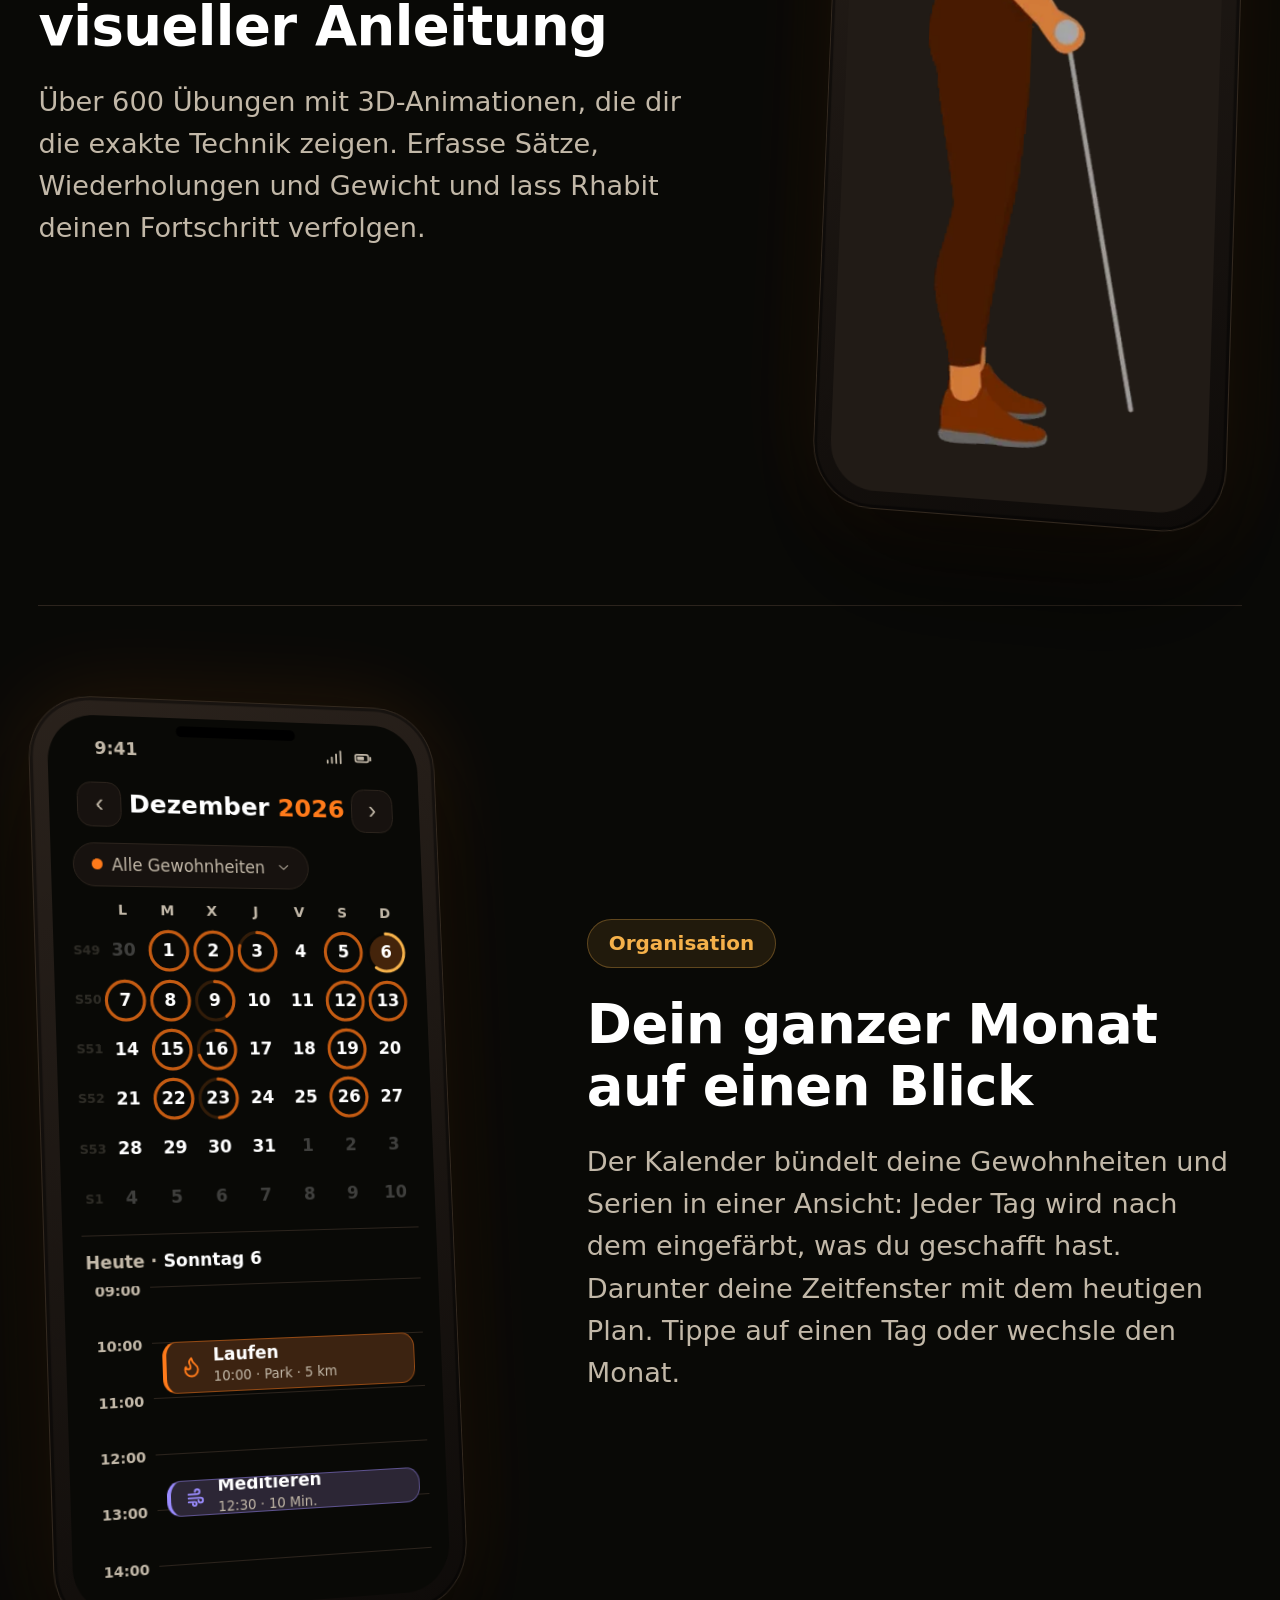
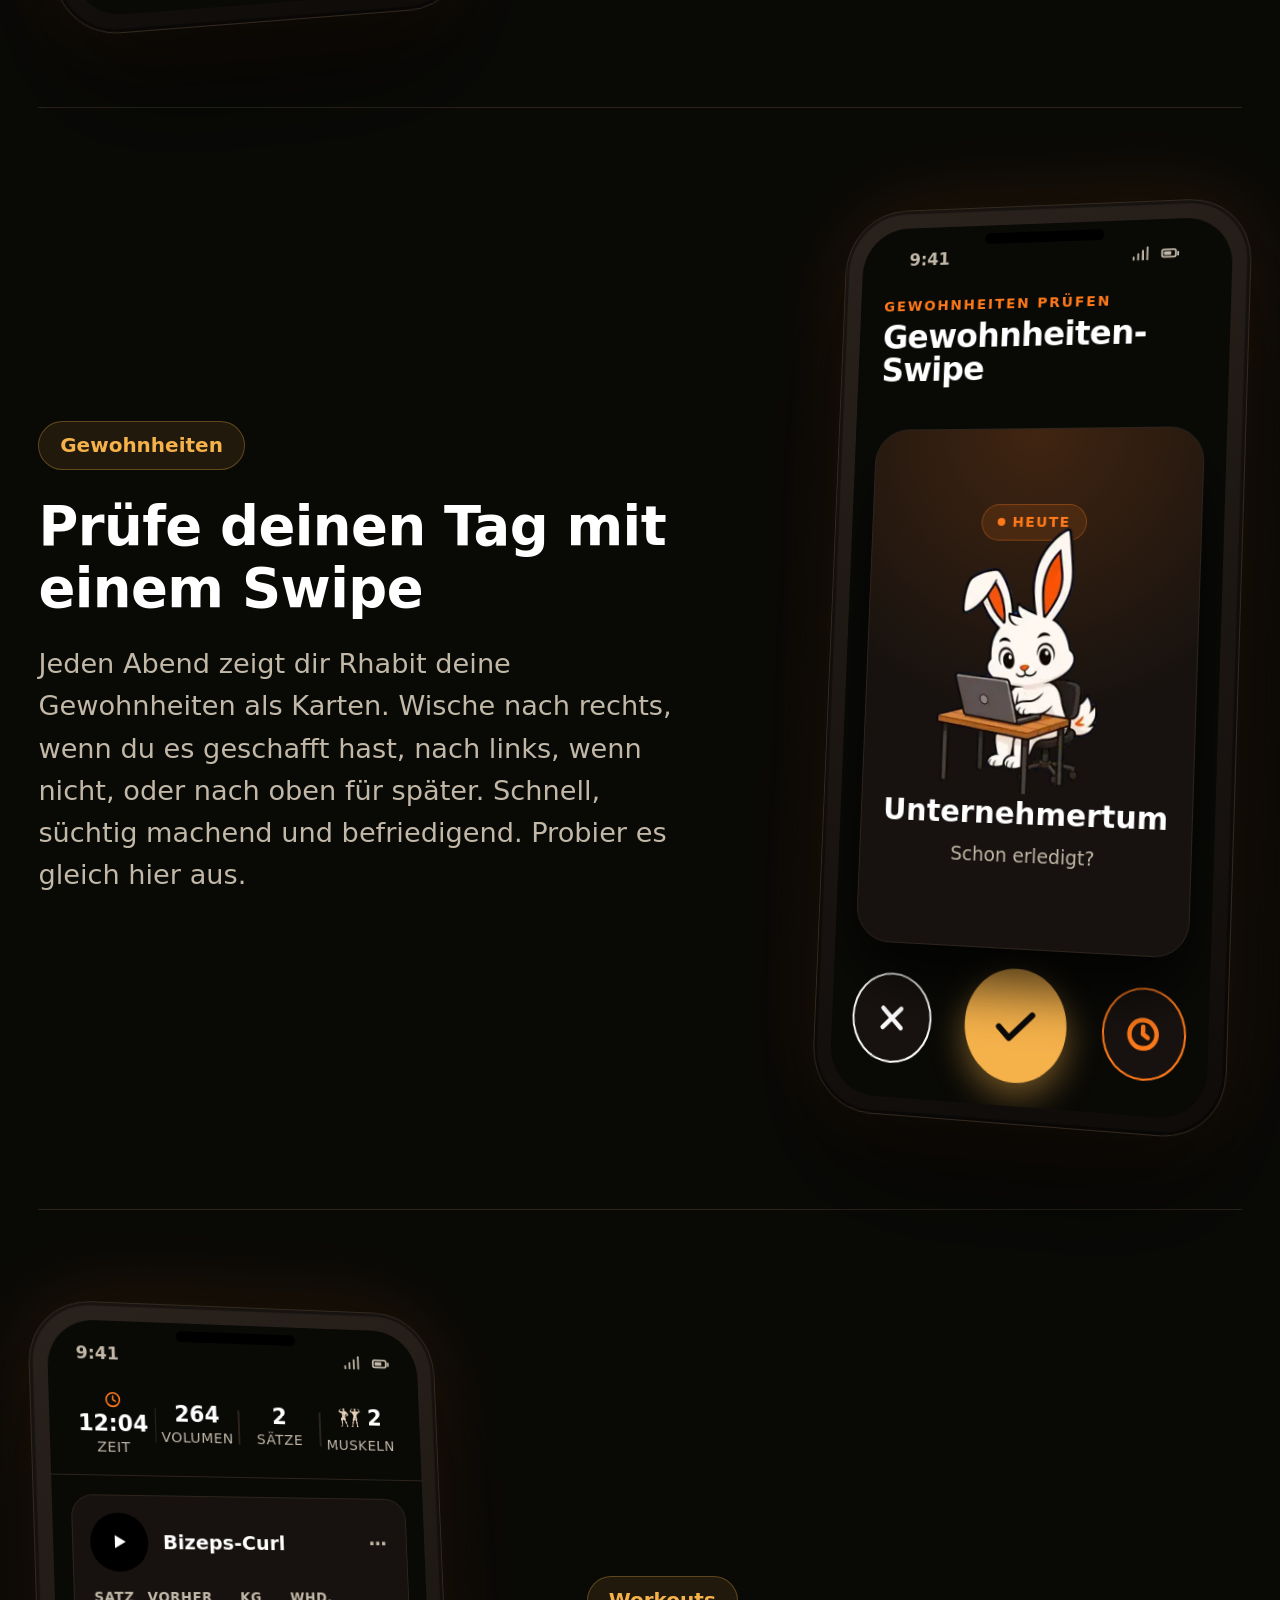
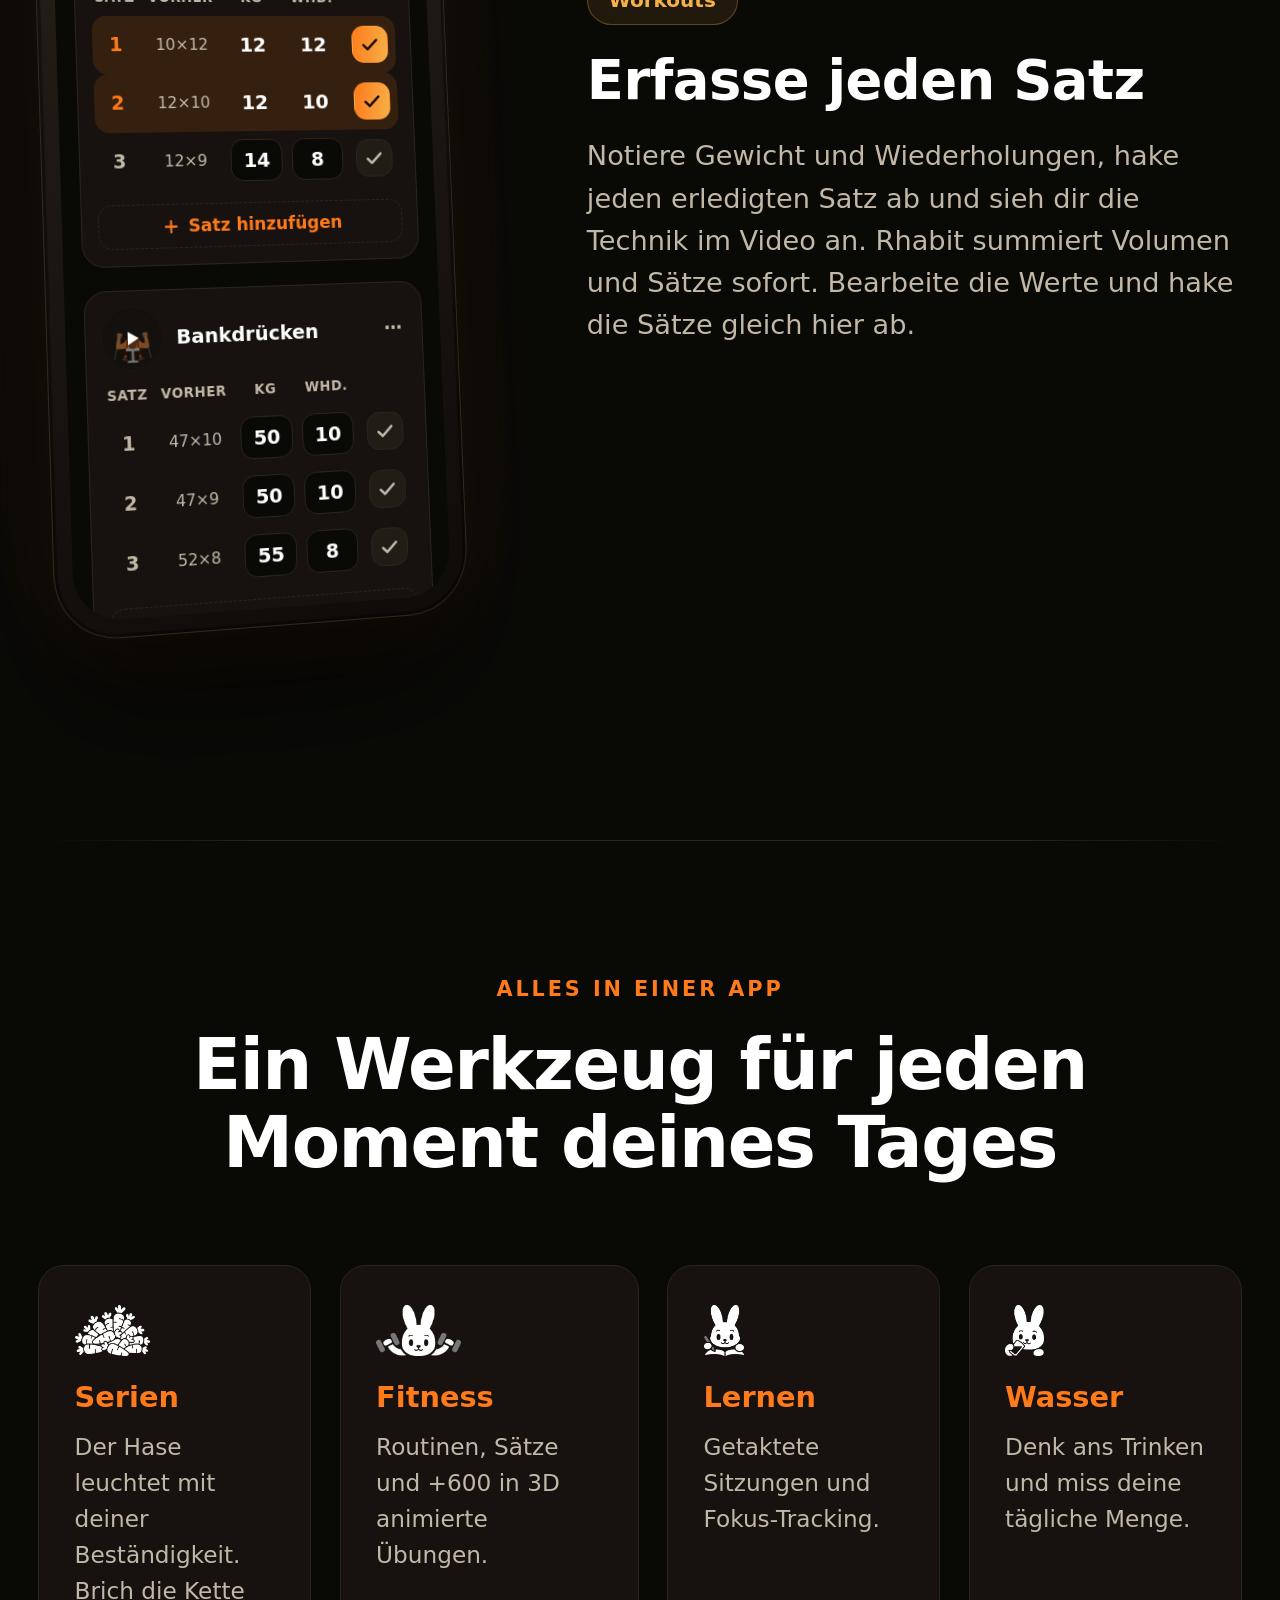
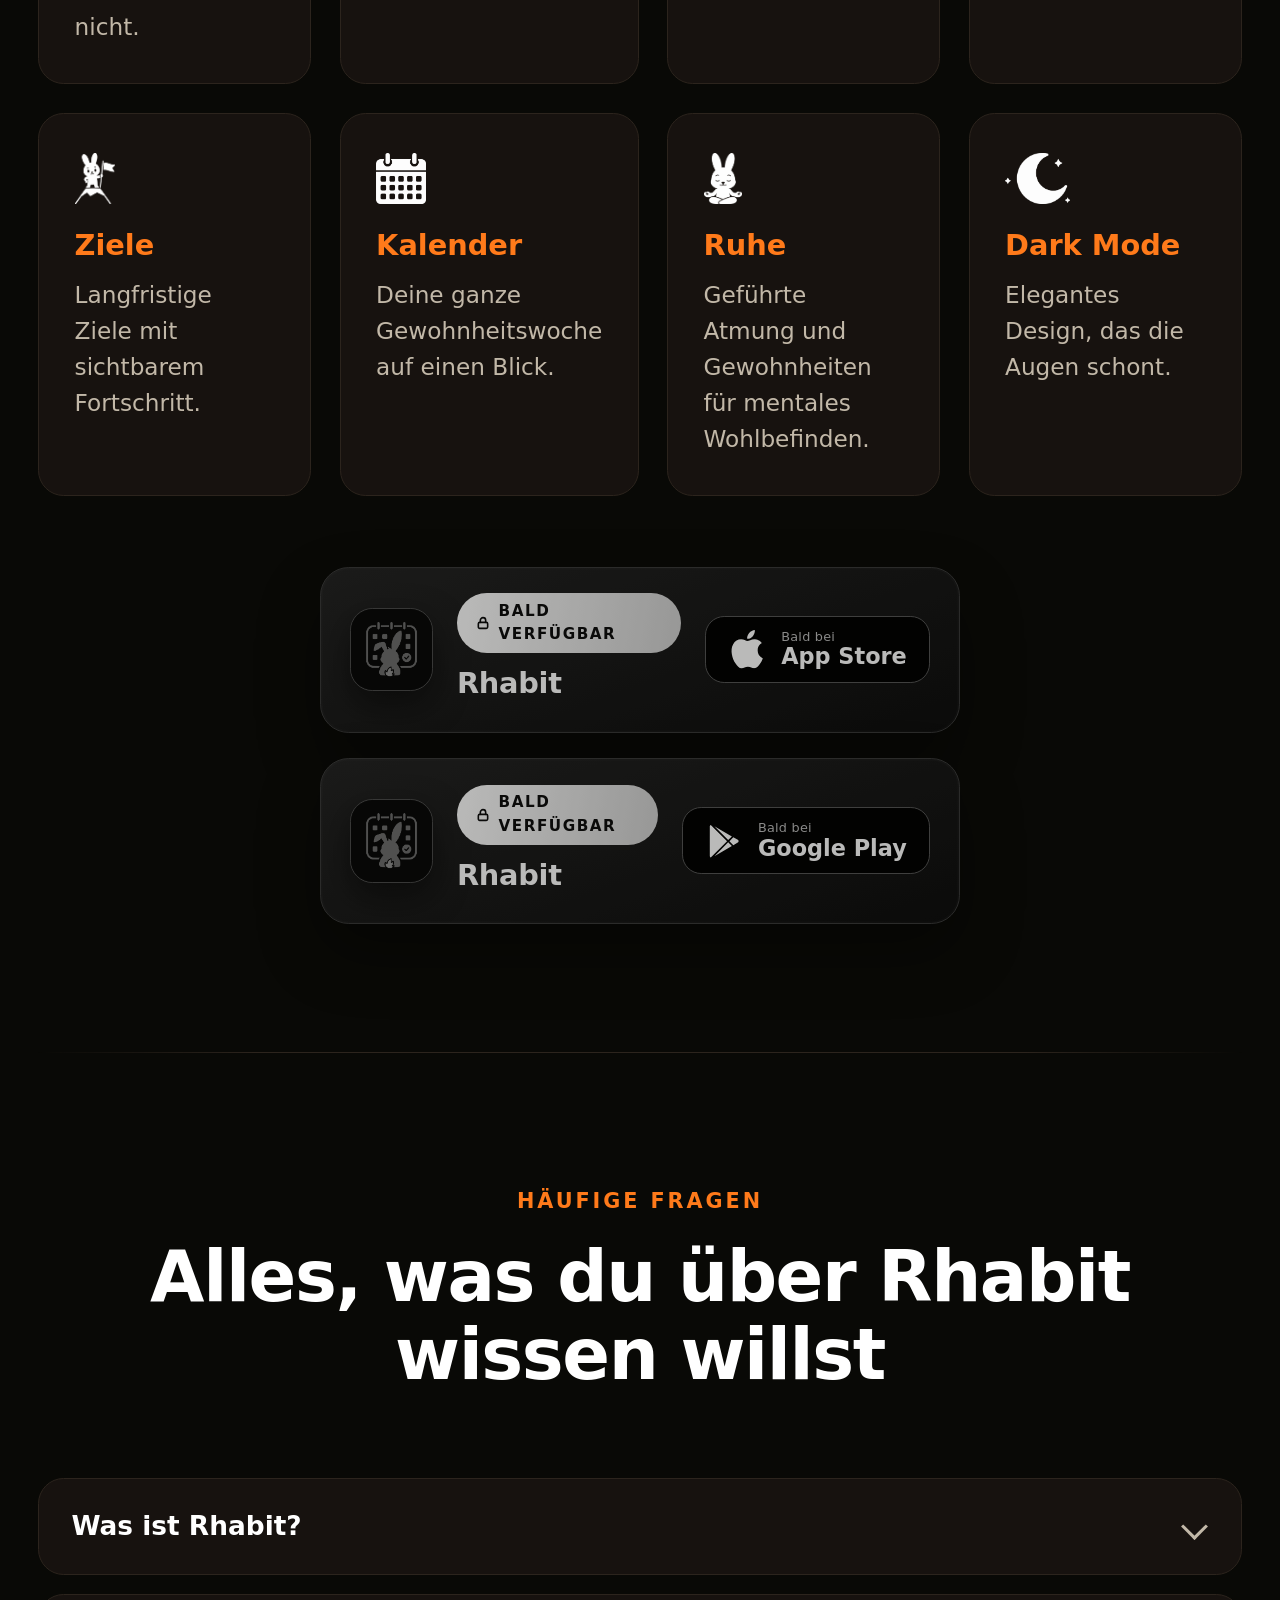
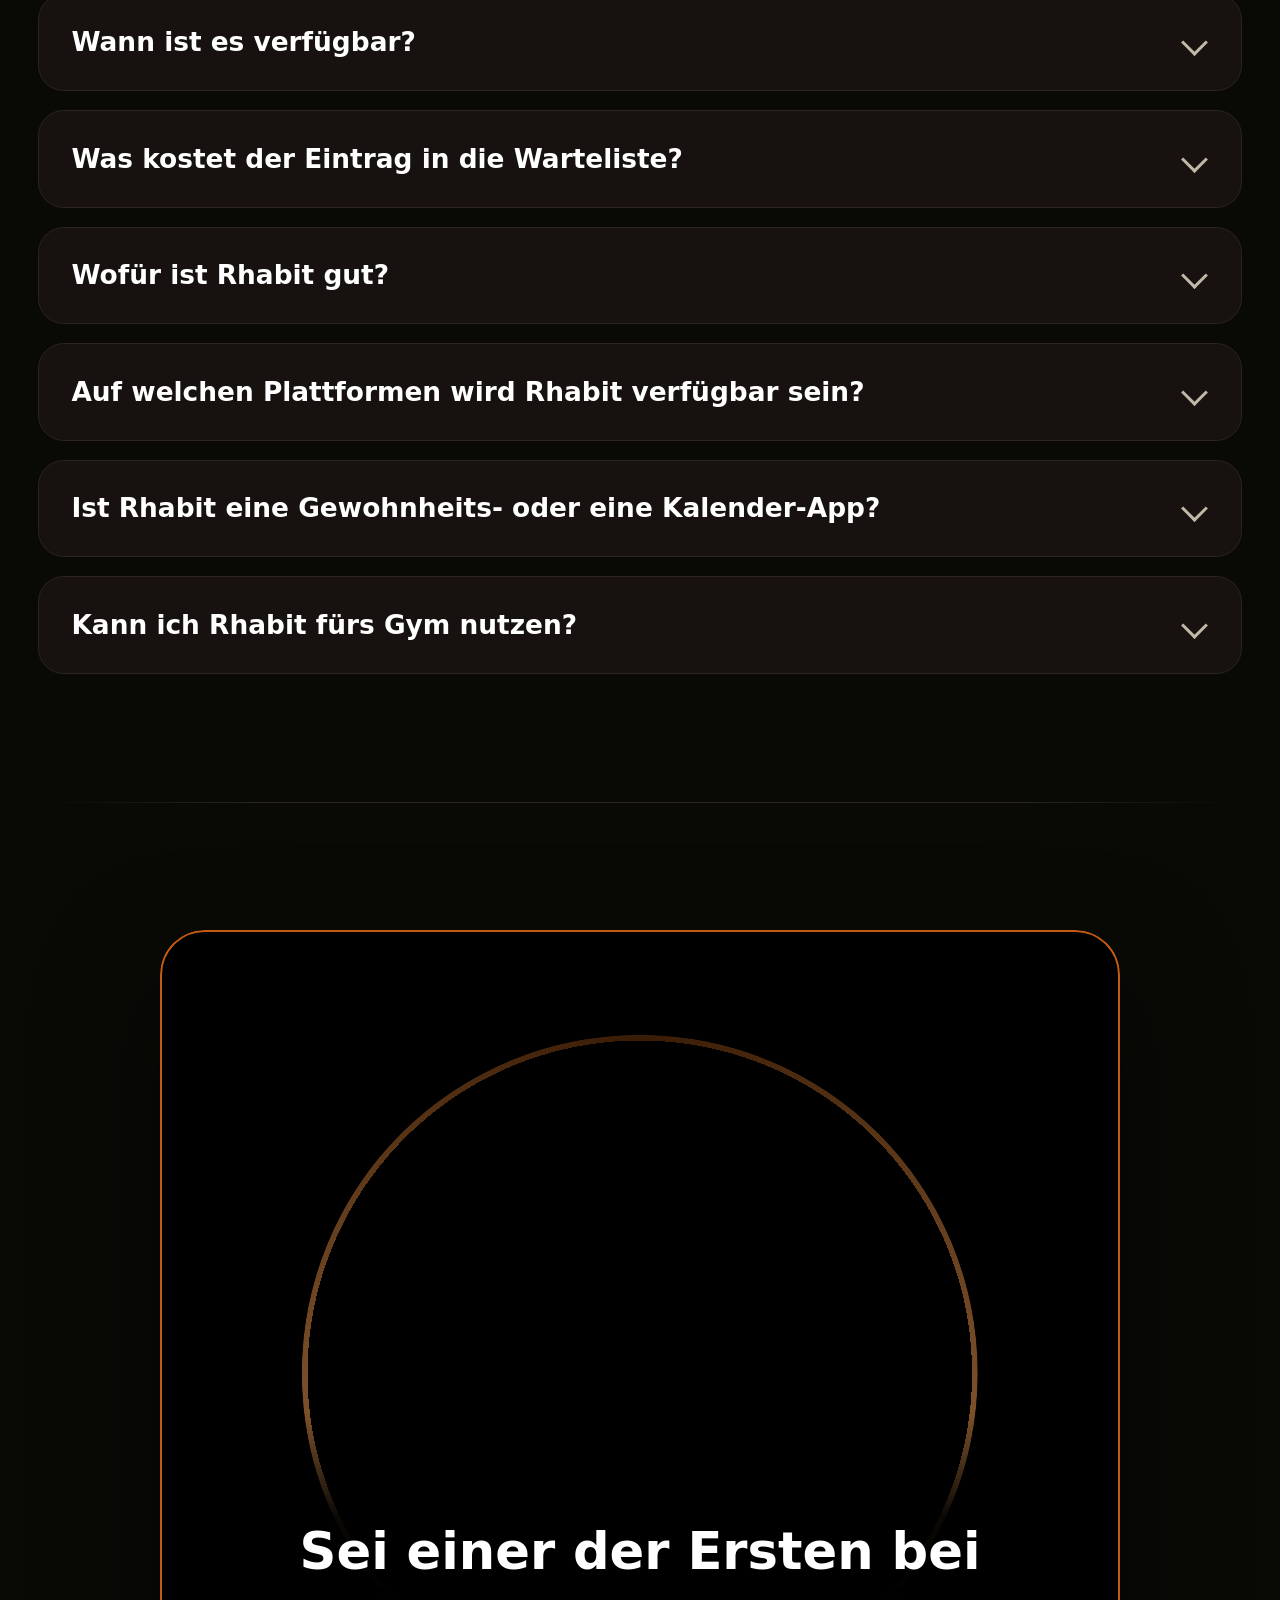
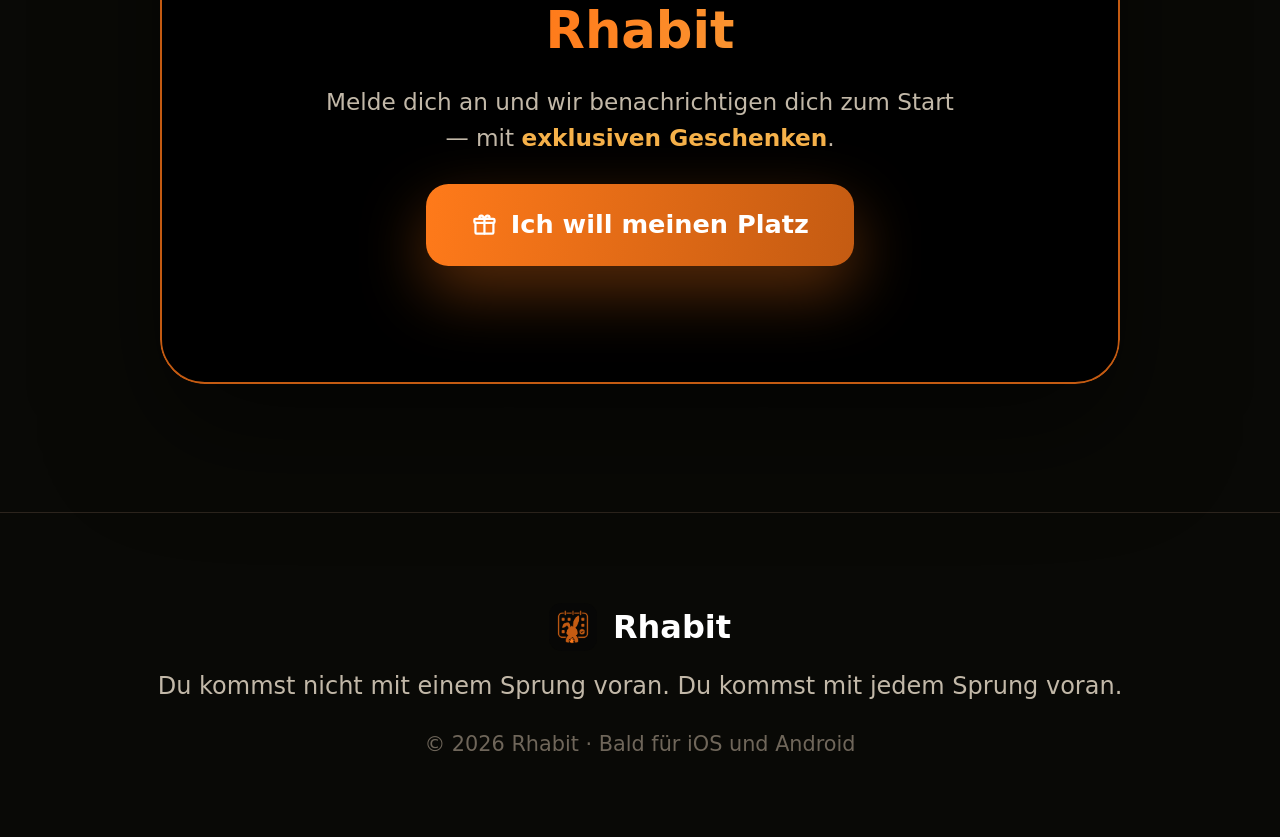
==== commit 409a08a4: "Mensaje de exito por correo: quita la promesa de ebook por correo (no se entrega); deja solo aviso d" ====
--- a/de/index.html
+++ b/de/index.html
@@ -426,7 +426,7 @@
           <div class="waitlist__success" id="waitlist-success" role="status" aria-live="polite" hidden>
             <div class="waitlist__check"><svg class="ico" aria-hidden="true" focusable="false"><use href="#i-check"/></svg></div>
             <h3 data-i18n="success.title">¡Estás dentro!</h3>
-            <p><span id="success-text" data-i18n-html="success.text">Revisa tu correo: tu <strong>ebook gratis</strong> va de camino. Y tendrás <strong>regalos en la app</strong> el día del lanzamiento</span> <svg class="ico" aria-hidden="true" focusable="false"><use href="#i-gift"/></svg></p>
+            <p><span id="success-text" data-i18n-html="success.text">Te avisaremos por correo el día del lanzamiento y recibirás <strong>regalos en la app</strong></span> <svg class="ico" aria-hidden="true" focusable="false"><use href="#i-gift"/></svg></p>
             <a id="ebook-download" class="ebook-dl" href="/assets/ebook-660a9dc4c5b76b39.pdf" download="Deja de empezar de nuevo.pdf" data-i18n="ebook.download" hidden>
               Descargar el ebook
             </a>
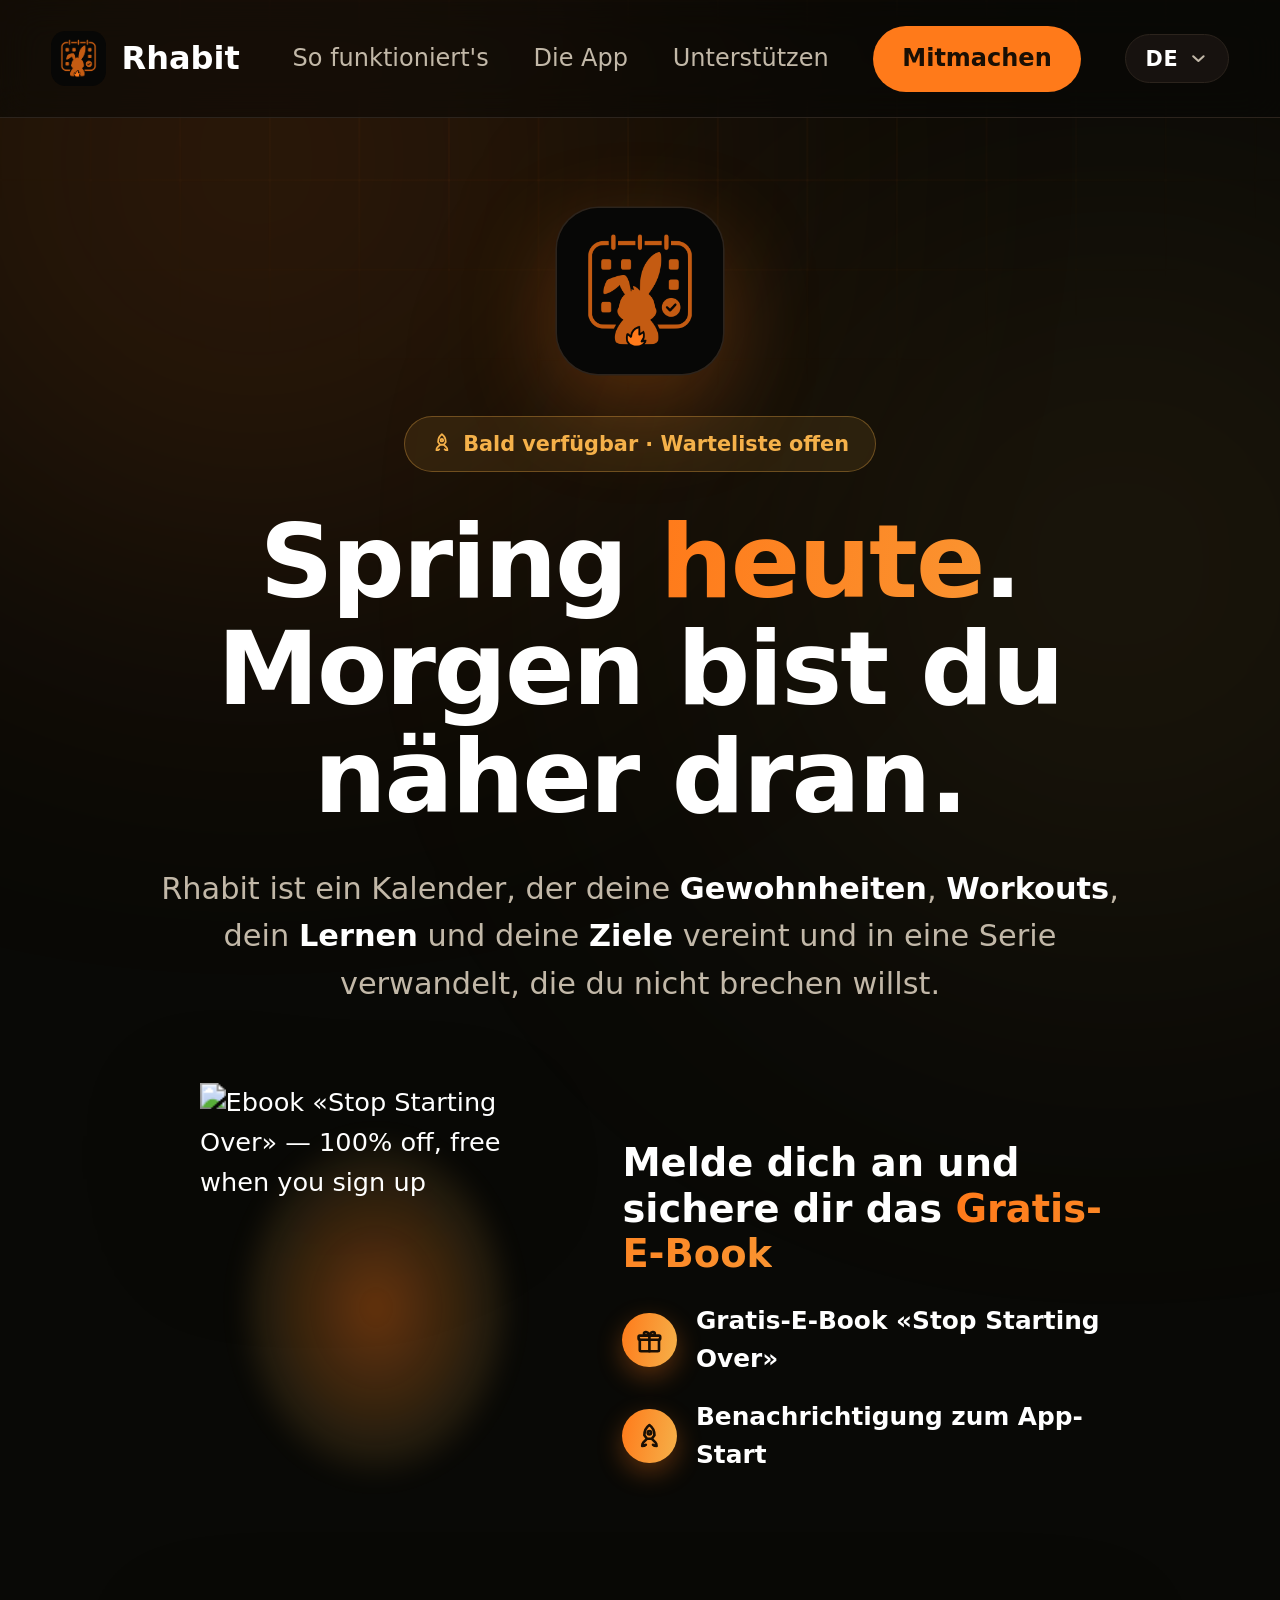
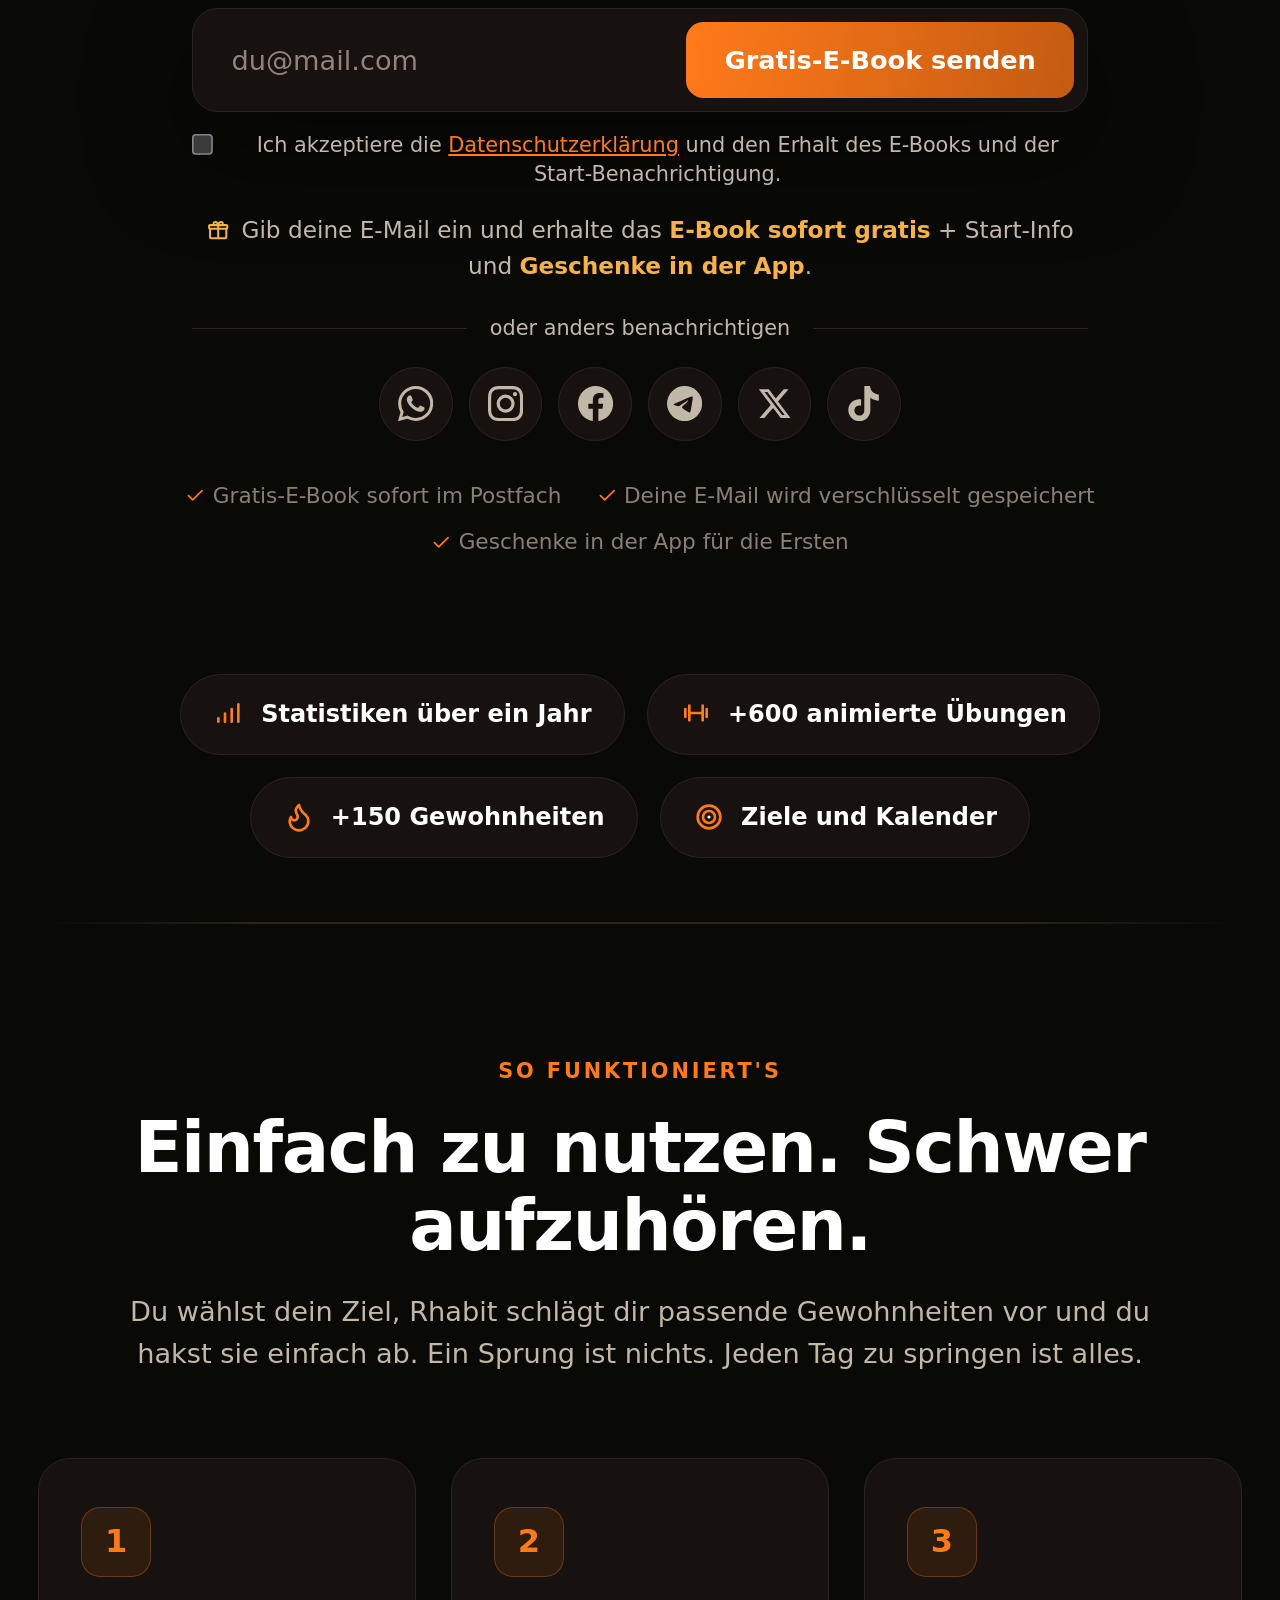
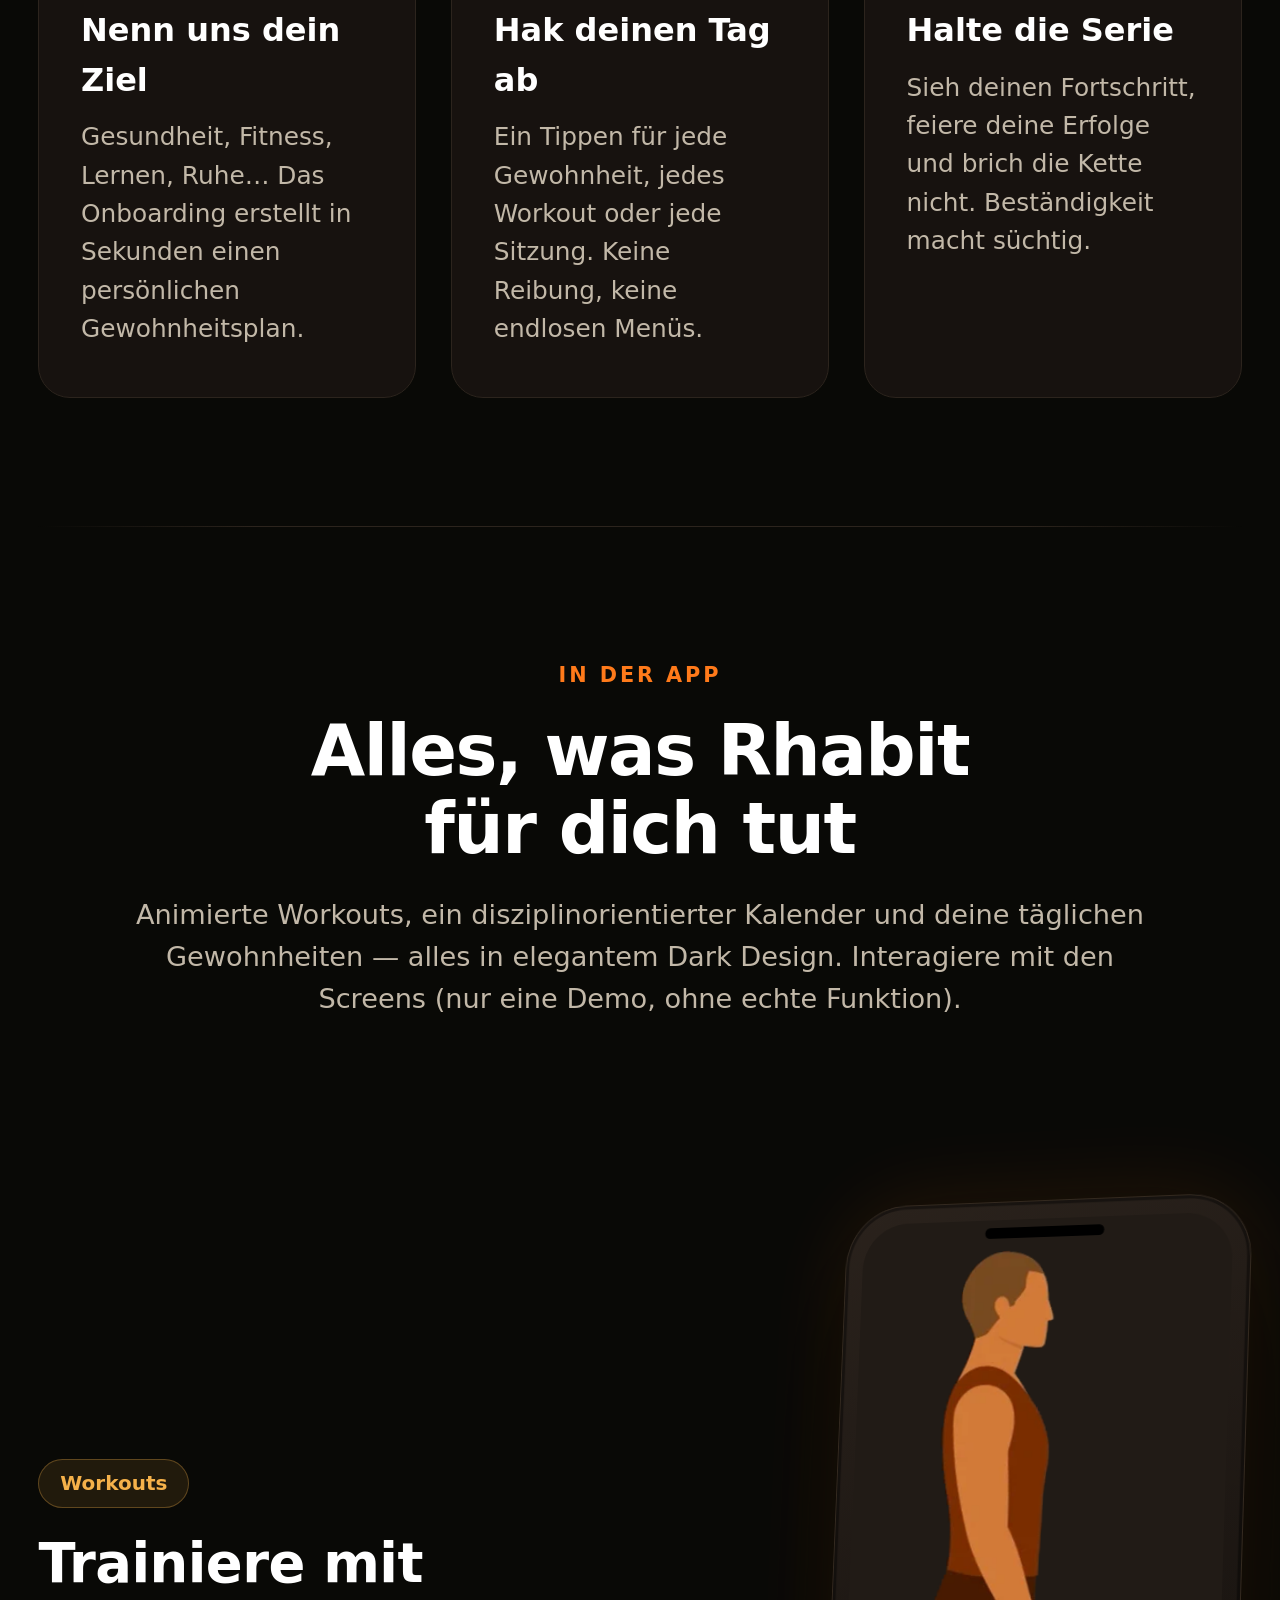
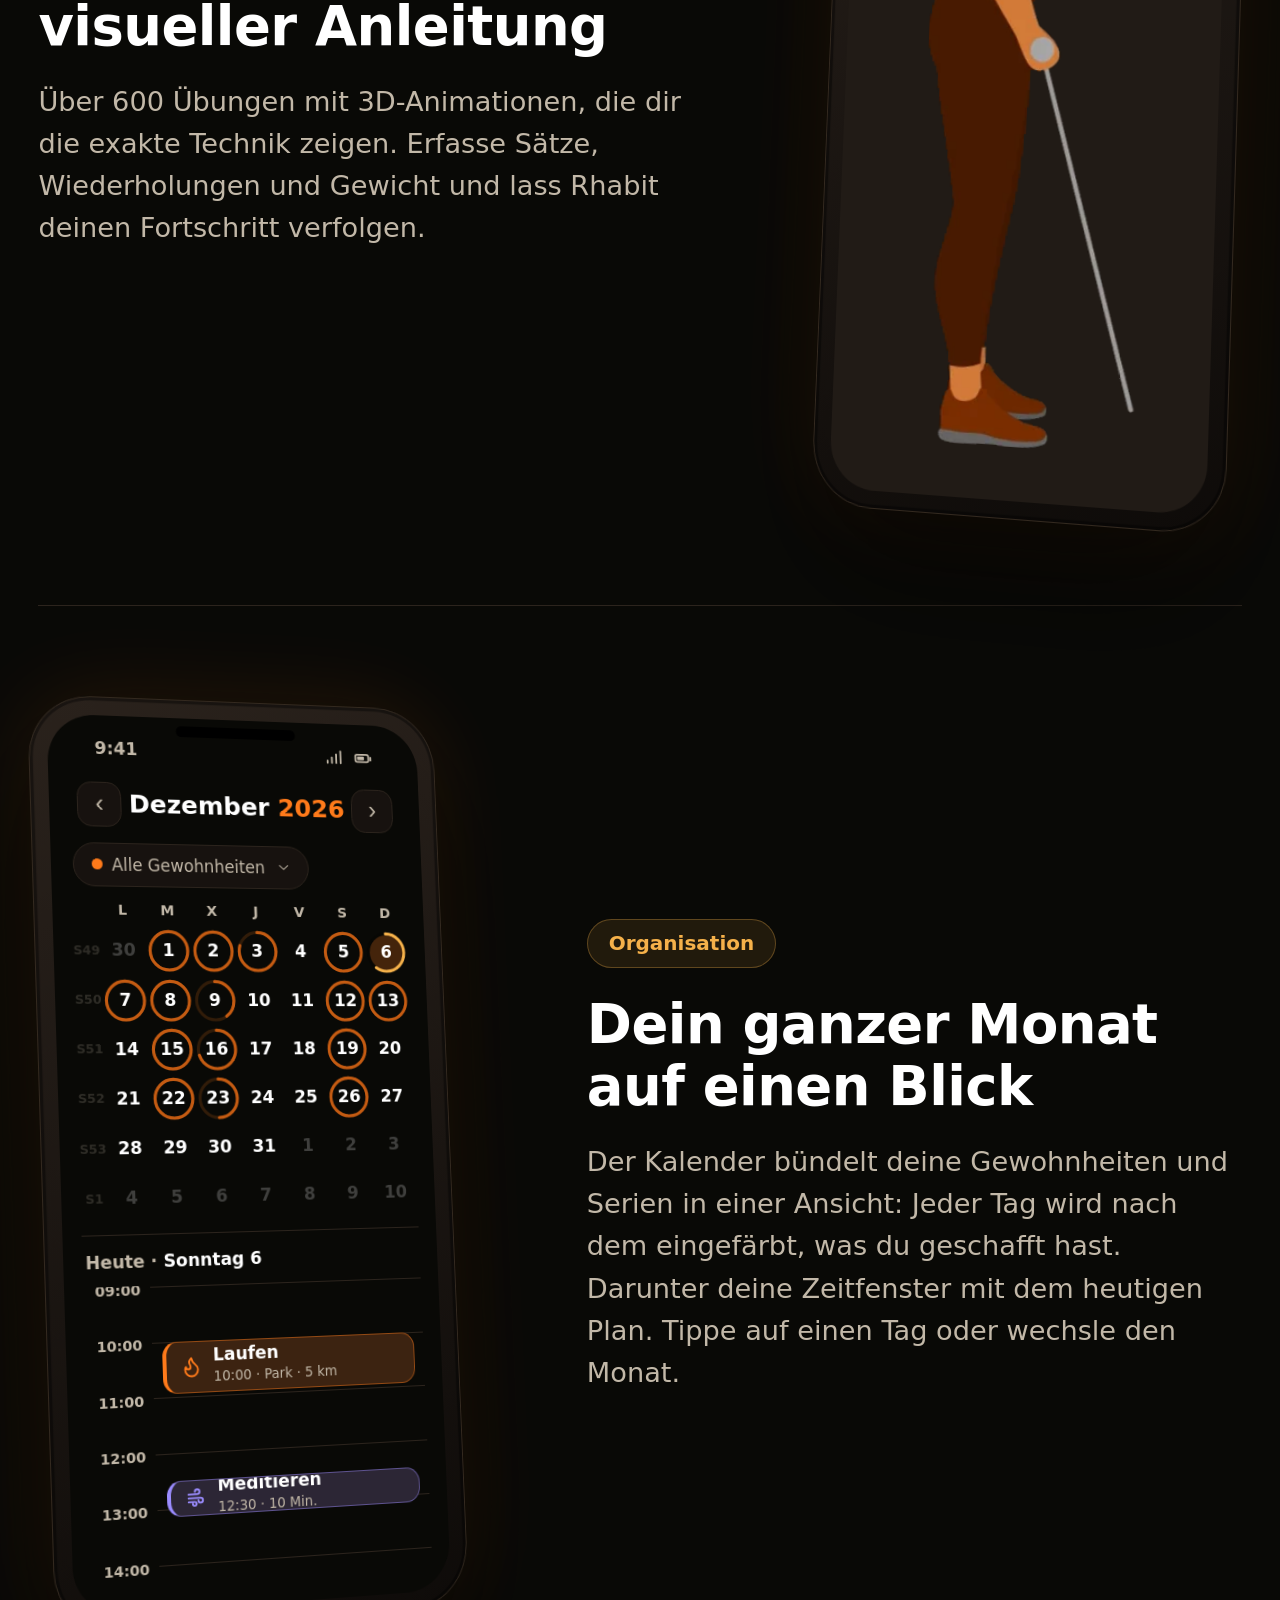
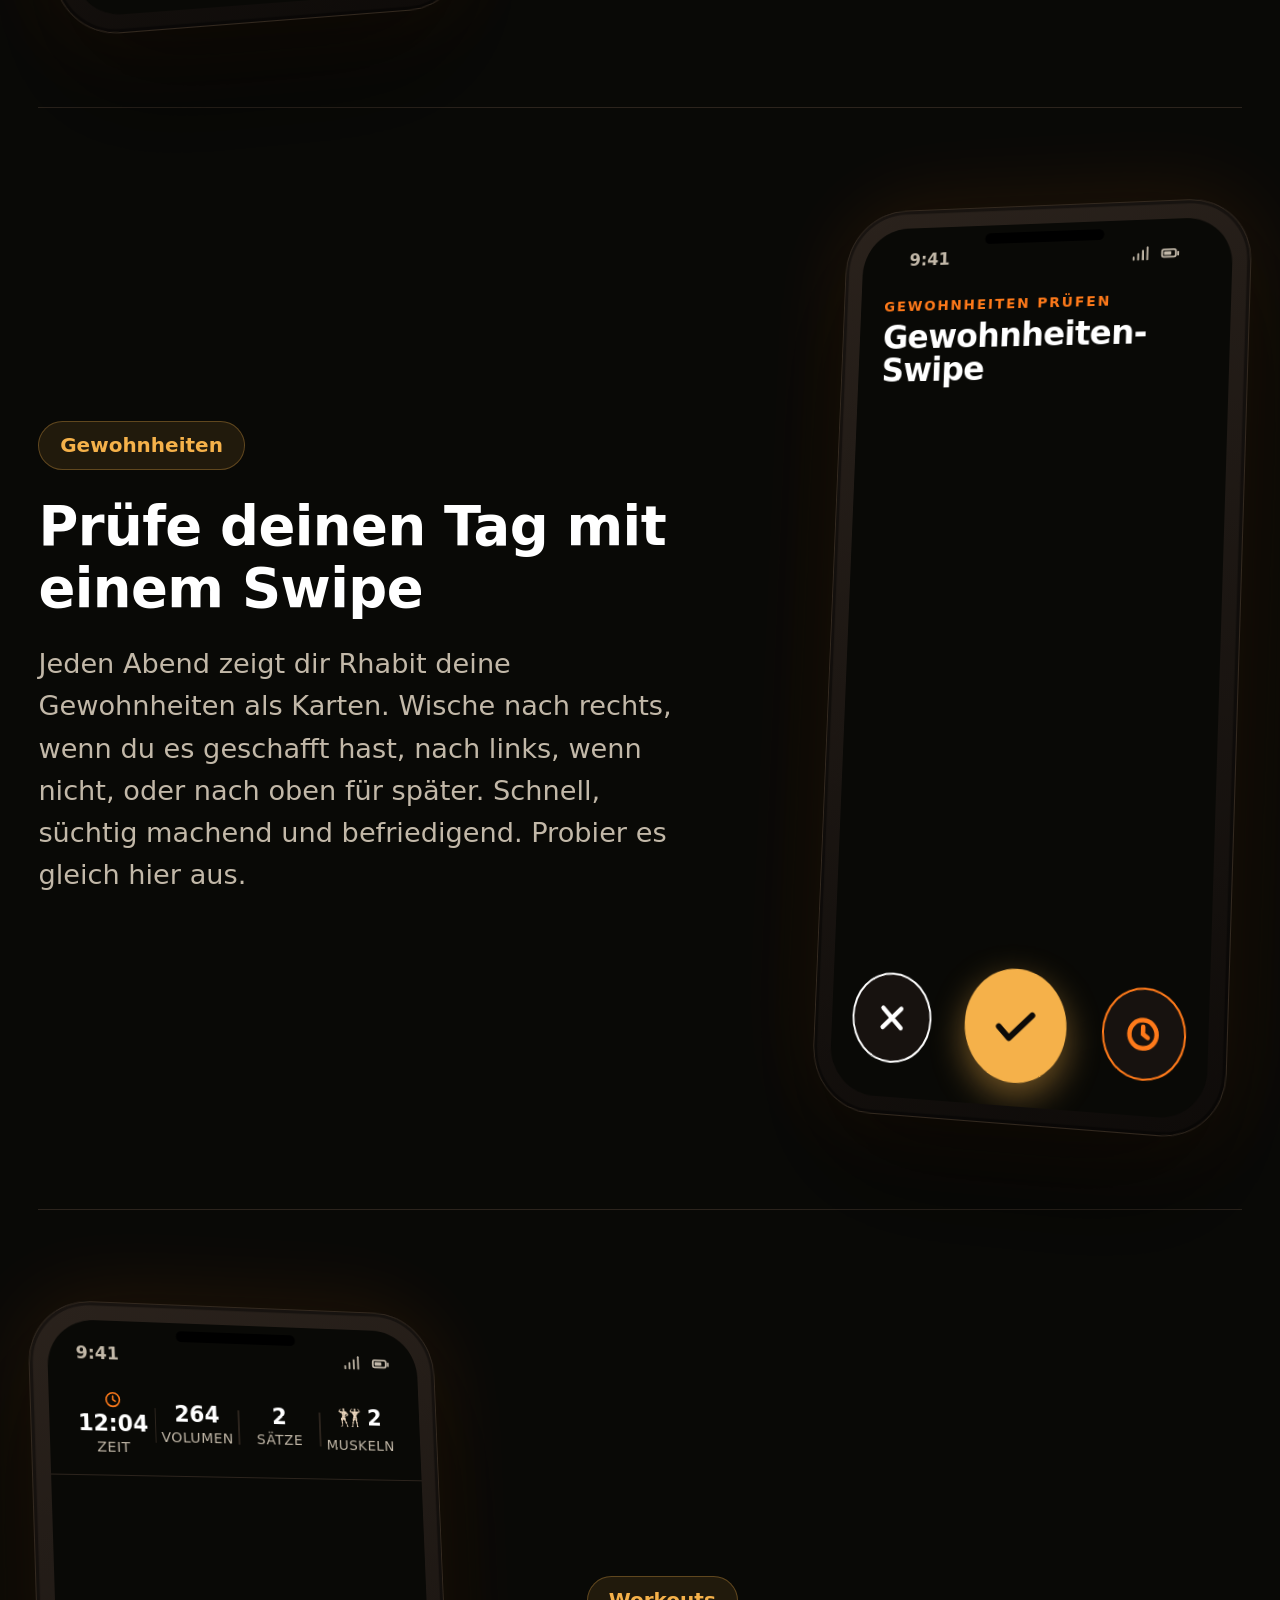
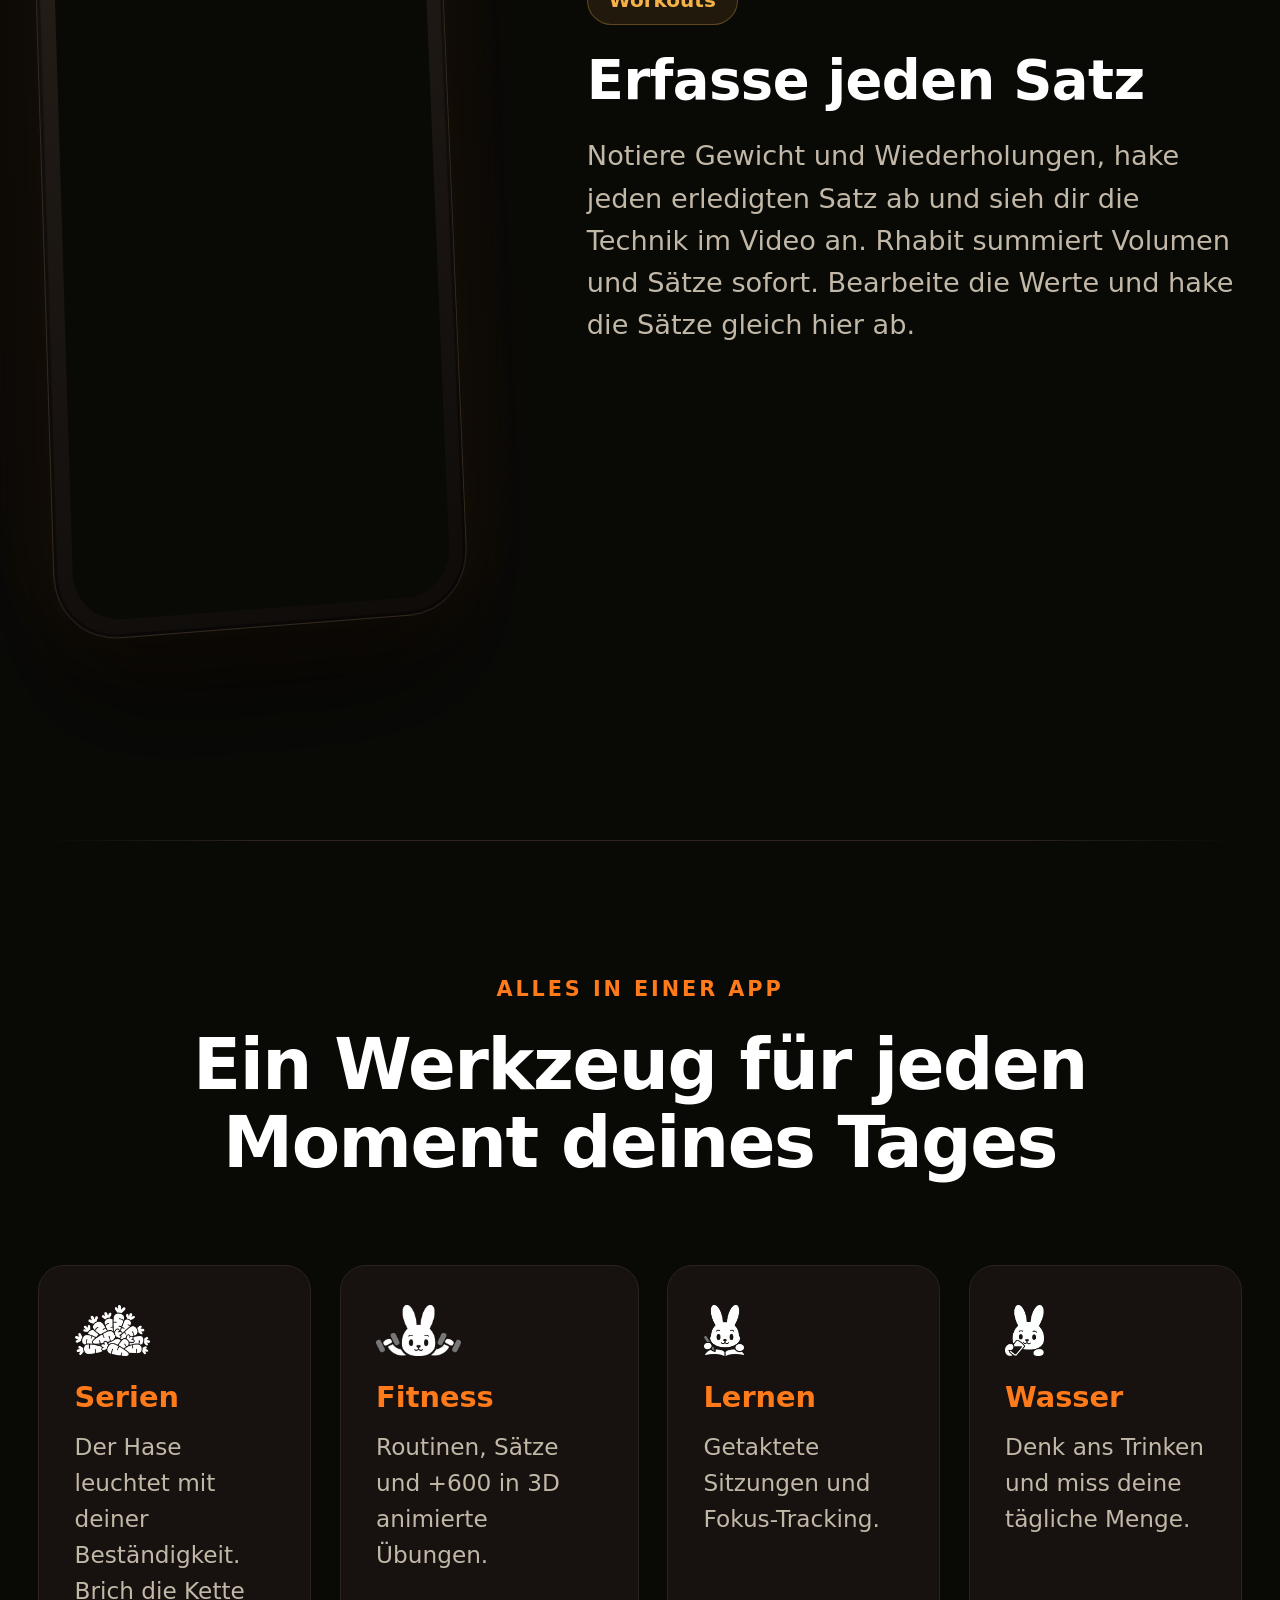
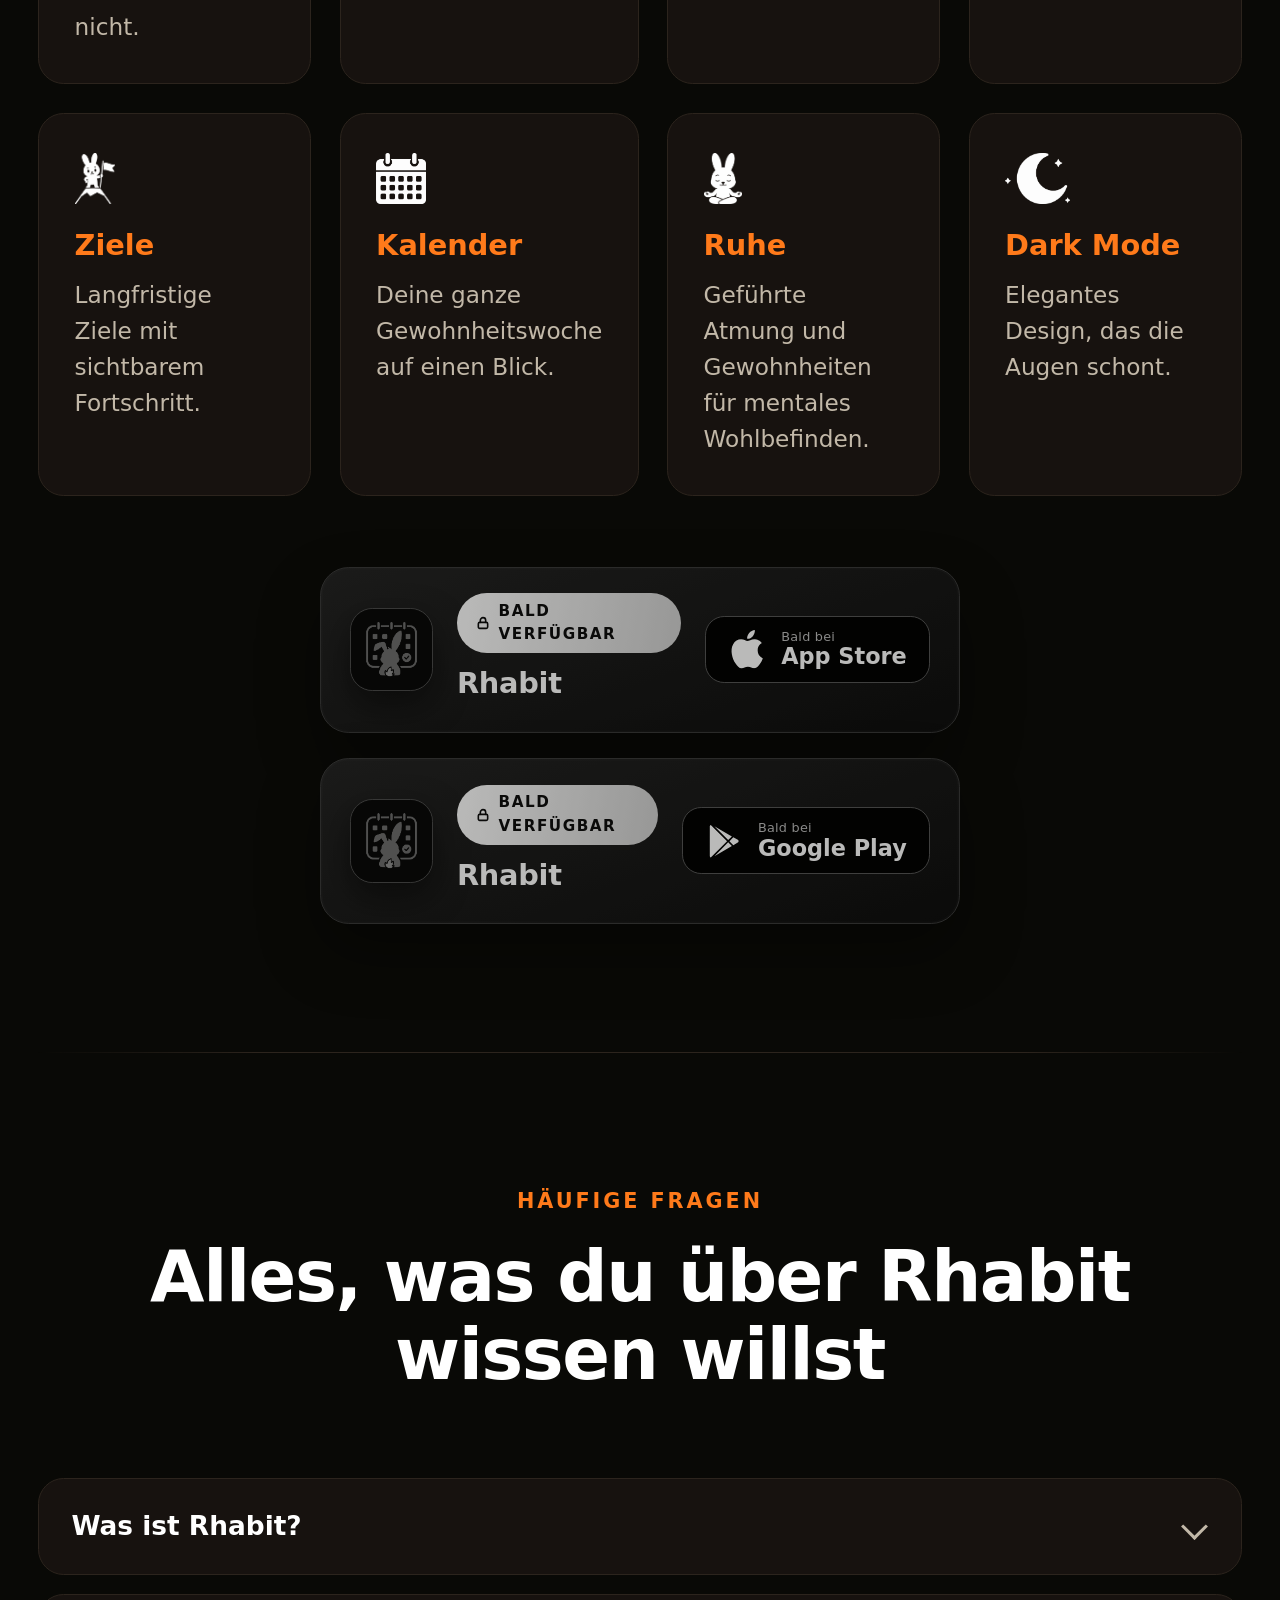
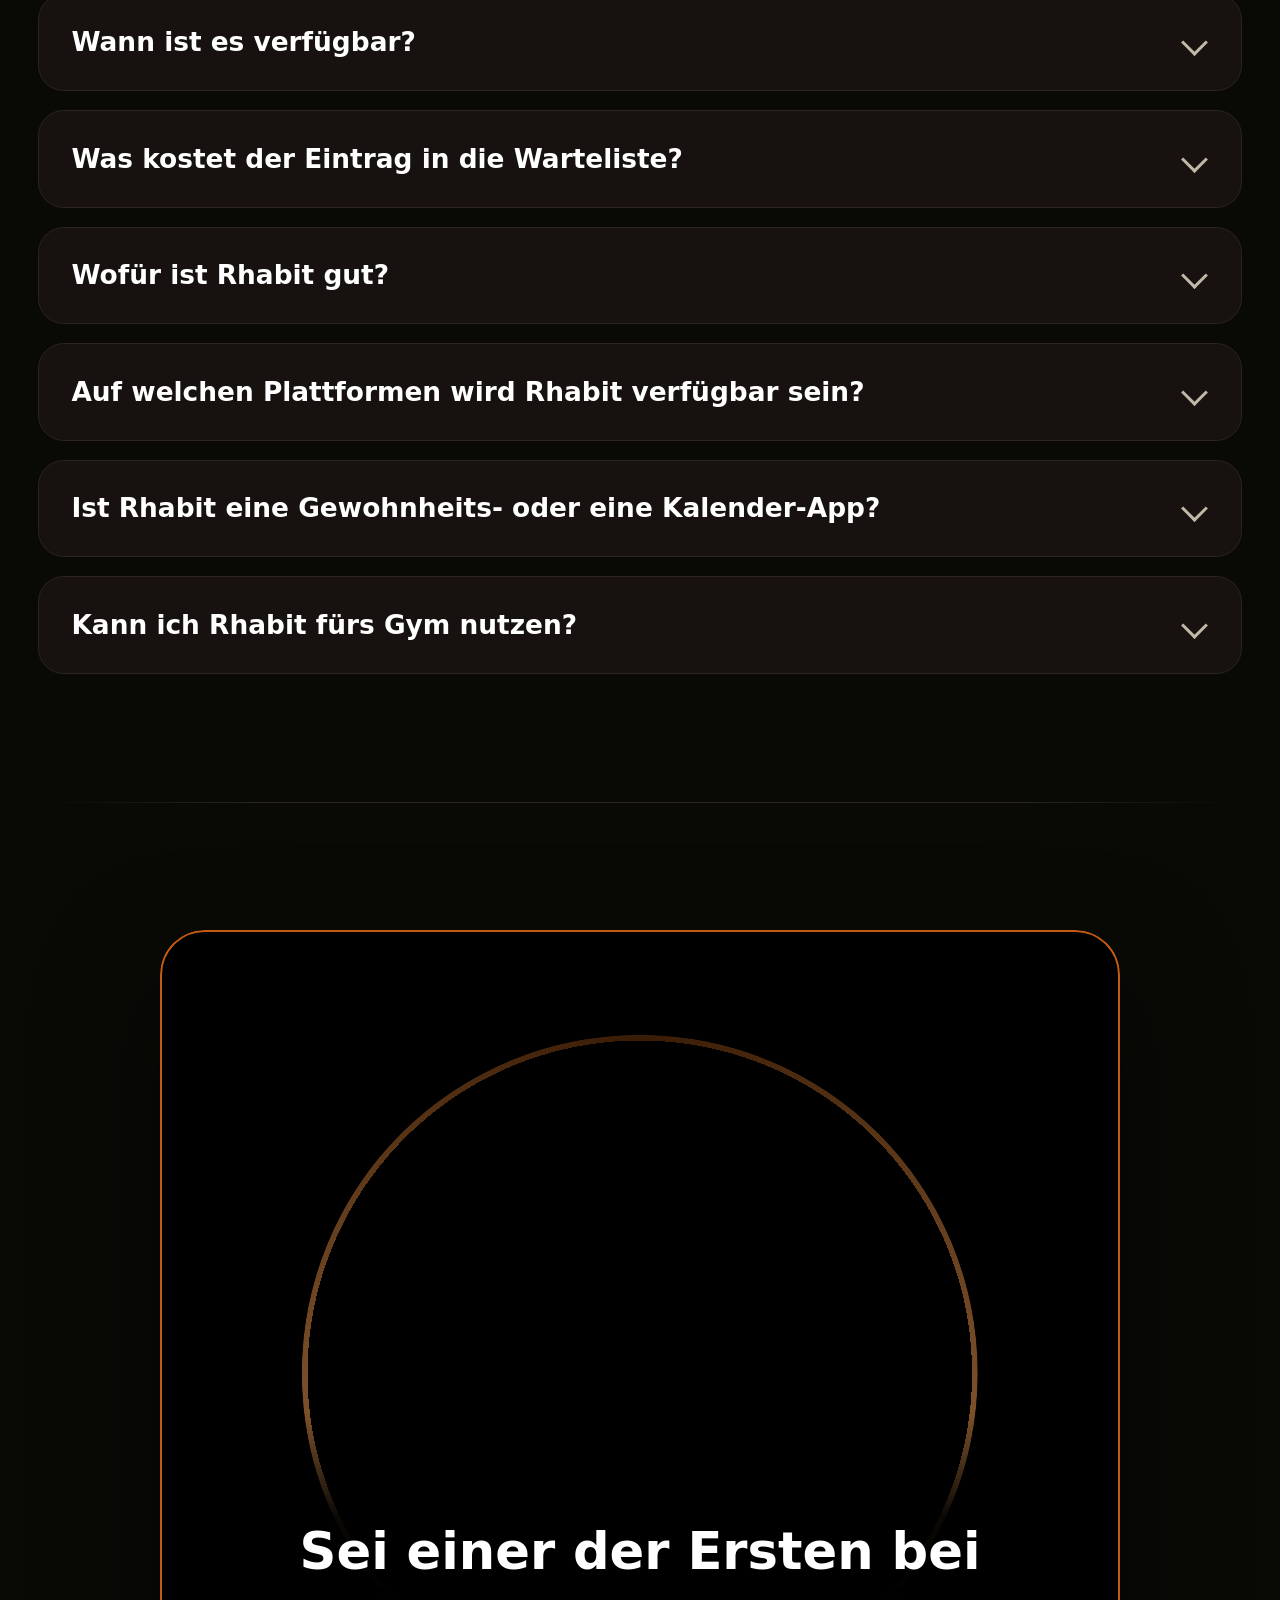
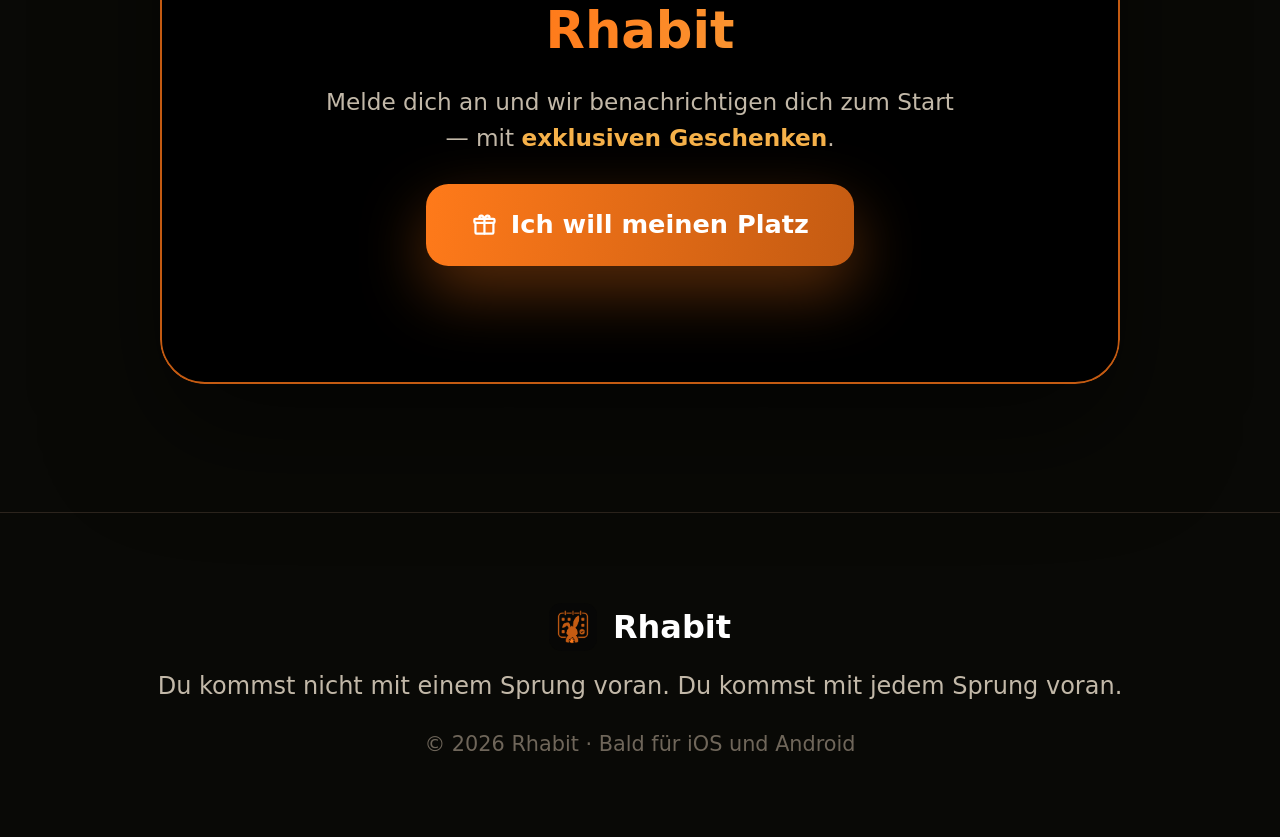
==== commit d958883d: "Ebook en ingles para los idiomas no espanoles: portada «Stop Starting Over» y PDF ingles (nombre con" ====
--- a/de/index.html
+++ b/de/index.html
@@ -355,7 +355,7 @@
         <!-- OFERTA EBOOK -->
         <div class="ebook" id="ebook">
           <div class="ebook__media">
-            <img src="/assets/ebook.png" alt="Ebook «Deja de empezar de nuevo» — 100% descuento, gratis al registrarte" class="ebook__cover" width="300" height="382" decoding="async" />
+            <img src="/assets/Ebook-English.png" alt="Ebook «Stop Starting Over» — 100% off, free when you sign up" class="ebook__cover" width="300" height="382" decoding="async" />
           </div>
           <div class="ebook__info">
             <h2 class="ebook__title" data-i18n-html="ebook.title">Regístrate y llévate el <span class="grad">ebook gratis</span></h2>
@@ -427,7 +427,7 @@
             <div class="waitlist__check"><svg class="ico" aria-hidden="true" focusable="false"><use href="#i-check"/></svg></div>
             <h3 data-i18n="success.title">¡Estás dentro!</h3>
             <p><span id="success-text" data-i18n-html="success.text">Te avisaremos por correo el día del lanzamiento y recibirás <strong>regalos en la app</strong></span> <svg class="ico" aria-hidden="true" focusable="false"><use href="#i-gift"/></svg></p>
-            <a id="ebook-download" class="ebook-dl" href="/assets/ebook-660a9dc4c5b76b39.pdf" download="Deja de empezar de nuevo.pdf" data-i18n="ebook.download" hidden>
+            <a id="ebook-download" class="ebook-dl" href="/assets/ebook-en-42498f425d4c5946.pdf" download="Stop Starting Over.pdf" data-i18n="ebook.download" hidden>
               Descargar el ebook
             </a>
           </div>
